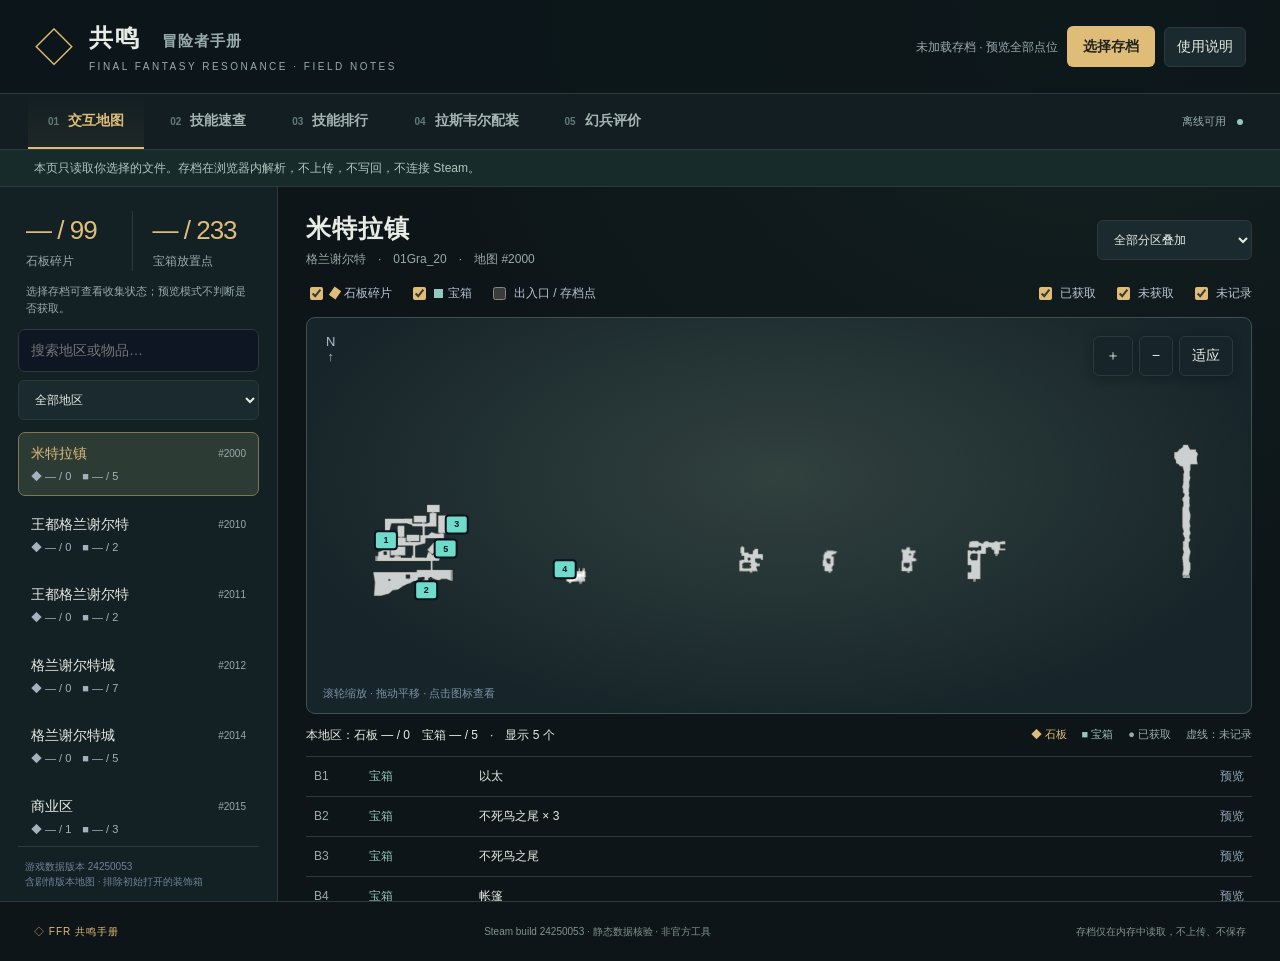
==== index.html @ 691bc56b "整合共鸣手册：地图、技能速查、排行、配装与幻兵评价；统一离线UI和公开目录" ====
<!doctype html>
<html lang="zh-CN"><head><meta charset="utf-8"><meta name="viewport" content="width=device-width,initial-scale=1">
<meta http-equiv="Content-Security-Policy" content="default-src 'none'; script-src 'unsafe-inline'; style-src 'unsafe-inline'; img-src data:; connect-src 'none'; font-src 'none'; object-src 'none'; base-uri 'none'; form-action 'none'">
<title>FFR 共鸣手册 · 地图、技能与攻略</title><style>:root{color-scheme:dark;--bg:#0b111b;--panel:#121c29;--line:#253345;--muted:#8d9daf;--gold:#f1c775;--teal:#6fdbca;--text:#e4eaf1}*{box-sizing:border-box}body{margin:0;background:var(--bg);color:var(--text);font:14px/1.5 "Microsoft YaHei UI","Microsoft YaHei",sans-serif}button,select,input{font:inherit}button,select,.primary{border:1px solid var(--line);background:#182636;color:var(--text);border-radius:7px;padding:8px 12px;cursor:pointer}button:hover,select:hover{border-color:#66809b}button:focus-visible,a:focus-visible,input:focus-visible,select:focus-visible{outline:2px solid var(--gold);outline-offset:2px}.primary{background:var(--gold);color:#282316;border:0;font-weight:700;white-space:nowrap}header{height:88px;display:flex;align-items:center;justify-content:space-between;padding:0 28px;border-bottom:1px solid var(--line);gap:20px}.brand{display:flex;align-items:center;gap:15px}.sigil{color:var(--gold);font-size:47px}.brand h1{font-size:23px;font-weight:500;letter-spacing:3px;margin:0}.brand h1 span{font-size:16px;color:#bac9d7;letter-spacing:2px;margin-left:12px}.brand p{font-size:10px;letter-spacing:2px;color:var(--muted);margin:3px 0 0}.filebar{display:flex;align-items:center;gap:9px}.filebar>span{font-size:12px;color:var(--muted);max-width:270px;overflow:hidden;text-overflow:ellipsis;white-space:nowrap}#notice{padding:8px 28px;background:#11232a;color:#9fc5c5;font-size:12px;border-bottom:1px solid #25434a}#notice.error{background:#391f25;color:#ffc6c6}main{height:calc(100vh - 123px);display:flex;min-height:620px}aside{width:290px;flex-shrink:0;background:var(--panel);border-right:1px solid var(--line);display:flex;flex-direction:column;padding:22px 16px 10px}.overview{display:grid;grid-template-columns:1fr 1fr;gap:12px}.overview div{padding:0 8px;border-right:1px solid var(--line)}.overview div:last-child{border:0}.overview b{display:block;font-size:25px;font-weight:500;letter-spacing:-1px}.overview span{color:var(--muted);font-size:12px}.subtle{color:var(--muted);font-size:11px;min-height:34px;margin:12px 8px}#search{width:100%;border:1px solid var(--line);border-radius:7px;background:#0d1622;color:var(--text);padding:10px 12px;margin:0 0 8px}#region{width:100%;font-size:12px;margin-bottom:12px}#mapList{overflow-y:auto;flex:1}.maprow{display:block;text-align:left;border:1px solid transparent;background:transparent;border-radius:7px;width:100%;padding:10px 12px;margin-bottom:4px}.maprow.selected{background:#263342;border-color:#5e624e}.maprow .name{display:flex;justify-content:space-between;gap:5px;align-items:center}.maprow .code{color:var(--muted);font-size:10px}.maprow .counts{font-size:11px;color:#a4b2c0;margin-top:4px}.maprow.selected .name{color:var(--gold)}.aside-foot{border-top:1px solid var(--line);padding:12px 7px 0;color:#718398;font-size:10px}.workspace{display:flex;flex-direction:column;min-width:0;flex:1;padding:20px 25px 0}.maphead{display:flex;align-items:center;justify-content:space-between;gap:15px}.maphead h2{margin:0;font-weight:500;font-size:25px}.maphead p{margin:2px 0;color:var(--muted);font-size:12px}#layer{max-width:300px;font-size:12px}.filters{padding:14px 0;display:flex;justify-content:space-between;gap:15px;flex-wrap:wrap}.filters>div{display:flex;gap:17px}.filters label{display:flex;align-items:center;gap:5px;cursor:pointer;font-size:12px;color:#b7c5d3}.filters input{accent-color:var(--gold)}i.diamond{width:8px;height:10px;background:var(--gold);transform:rotate(35deg);display:inline-block}i.square{width:9px;height:9px;background:var(--teal);display:inline-block}.mapwrap{flex:1;min-height:290px;position:relative;overflow:hidden;border:1px solid var(--line);border-radius:9px;background:radial-gradient(ellipse at 50% 40%,#243142,#151e2b 70%);touch-action:none}svg#map{display:block;width:100%;height:100%;cursor:grab;touch-action:none}svg#map.dragging{cursor:grabbing}#tiles image{opacity:.78}.marker{cursor:pointer}.marker:hover .shape{filter:brightness(1.35)}.marker .shape{stroke:#0b111b;stroke-width:2}.marker.unknown .shape{stroke:#e7eff7;stroke-dasharray:2 2;stroke-width:1}.marker.done .shape{stroke:#283444;fill:#647183}.marker.active .halo{stroke:#fff;stroke-width:2;fill:none}.marker .number{font-size:9px;text-anchor:middle;dominant-baseline:central;fill:#0b1520;pointer-events:none;font-weight:700}.marker.done .number{fill:#ced6df}.mapcontrols{position:absolute;right:18px;top:18px;display:flex;gap:6px}.mapcontrols button{box-shadow:0 2px 10px #0b111b77}.compass{position:absolute;left:19px;top:16px;text-align:center;color:#b1c0d0;font-size:13px;line-height:1.2;pointer-events:none}#mapHint{position:absolute;bottom:12px;left:16px;color:#7e92a7;font-size:11px;pointer-events:none}#detail{position:absolute;right:16px;bottom:15px;width:300px;background:#111b29f5;border:1px solid #53677d;border-radius:9px;padding:17px;box-shadow:0 7px 30px #0006;font-size:12px}#detail h3{font-size:16px;margin:0 25px 10px 0;color:var(--gold)}#detail p{margin:6px 0;color:#b7c5d3}#detail .x{position:absolute;right:10px;top:7px;padding:2px 7px;border:0;background:transparent}.bottom{display:flex;justify-content:space-between;padding:12px 0;gap:15px;font-size:12px}.legend{display:flex;gap:15px;color:var(--muted);font-size:11px}.gold{color:var(--gold)}.teal{color:var(--teal)}.muted{color:var(--muted)}#pointList{height:165px;overflow:auto;border-top:1px solid var(--line);margin-top:0;flex-shrink:0}.pointrow{display:grid;grid-template-columns:45px 100px 1fr 110px;gap:10px;border:0;border-bottom:1px solid #202c3b;background:transparent;border-radius:0;padding:10px 8px;width:100%;text-align:left;font-size:12px}.pointrow:hover{background:#172433}.pointrow .state{color:#94a6b8;text-align:right}.empty{padding:30px 8px;color:var(--muted)}dialog{max-width:720px;width:90vw;max-height:85vh;overflow:auto;background:#162130;color:var(--text);border:1px solid #425970;border-radius:12px;padding:30px;font-size:13px}dialog::backdrop{background:#020811bb}dialog h2{color:var(--gold);font-weight:500}dialog h3{font-size:15px;margin-top:24px}.dialogclose{float:right}code{font:12px Consolas,monospace;word-break:break-all;color:#b3d9d5}@media(max-width:1000px){header{padding:0 16px}.filebar>span{display:none}aside{width:235px}.workspace{padding:15px 14px 0}.filters>div{gap:8px}.legend{gap:8px}.bottom{flex-wrap:wrap}.maphead h2{font-size:21px}.overview b{font-size:21px}#layer{max-width:200px}}@media(max-width:700px){header{height:auto;min-height:95px;flex-wrap:wrap;padding:12px}.brand h1{font-size:21px}.sigil{display:none}.filebar{margin-bottom:4px}main{display:block;height:auto}aside{width:100%;height:300px;border-right:0}.workspace{height:760px}.overview,.subtle,.aside-foot{display:none}#mapList{display:flex;flex-wrap:wrap}.maprow{width:50%;padding:6px}.filters{gap:8px}.maphead{align-items:start}.maphead h2{font-size:20px}.maphead p{max-width:190px}.filters>div{flex-wrap:wrap}#detail{width:260px}#pointList{height:170px}#notice{padding:8px 12px}.pointrow{grid-template-columns:30px 70px 1fr 80px;gap:5px}}

:root{--bg:#0d1518;--panel:#142024;--line:#2b3a3c;--muted:#9aabad;--gold:#dfbd78;--teal:#94c8ba;--text:#e8ebe4;color-scheme:dark}body{background:radial-gradient(ellipse at 85% 0,#21373255,transparent 45%),var(--bg);font-family:"Segoe UI","Microsoft YaHei UI",sans-serif}button,select,input{min-height:40px}button,select,.primary{border-radius:6px;background:#1b2a2e}button:hover{background:#2b3c3e;border-color:var(--gold)}input{color:var(--text);background:#101c20;border:1px solid var(--line);border-radius:6px;padding:10px 12px}input:focus{border-color:var(--gold)}a{color:var(--gold);text-decoration:none}a:hover{text-decoration:underline}[hidden]{display:none!important}header{height:94px;padding:0 34px;background:#0c171bd9}.brand h1{font-weight:650;letter-spacing:2px;font-size:24px}.brand h1 span{font-size:15px;letter-spacing:1px;color:var(--muted)}.sigil{font-size:40px}.brand p{letter-spacing:2.5px}.primary{background:var(--gold);color:#20231d;padding:10px 16px}.hub-nav{display:flex;align-items:stretch;gap:6px;border-bottom:1px solid var(--line);padding:0 28px;background:#121e22;overflow-x:auto}.hub-nav a{padding:16px 20px;color:#a6b5b4;border-bottom:2px solid transparent;white-space:nowrap;font-weight:600;font-size:14px}.hub-nav a span{color:#647976;margin-right:9px;font-size:10px}.hub-nav a.active{color:var(--gold);border-color:var(--gold);background:linear-gradient(0deg,#dfbd7810,transparent)}.hub-nav a:hover{color:#f3dbb0;text-decoration:none}.nav-tail{margin-left:auto;white-space:nowrap;align-self:center;color:var(--muted);font-size:11px;padding:0 9px}.nav-tail i{display:inline-block;width:6px;height:6px;background:var(--teal);border-radius:50%;margin-left:8px}#notice{background:#172b2a;color:#b0c7bf;border-color:var(--line);padding:9px 34px}#page-map>main{height:calc(100vh - 186px);min-height:680px}aside{background:#132024;width:278px;padding:24px 18px 12px}.overview b{color:var(--gold);font-size:26px}.maprow.selected{background:#2d3b35;border-color:#7f7751}.maprow{margin-bottom:7px}.workspace{padding:23px 28px 0}.maphead h2{font-weight:600;letter-spacing:1px}.mapwrap{background:radial-gradient(ellipse at 50% 40%,#31413e,#17252a 75%);border-color:#40514b}.mapcontrols button{background:#17252cec}.filters input{min-height:initial}.pointrow:hover{background:#22332f}.pointrow{border-color:var(--line)}#pointList{height:145px}#detail{background:#112123f5;border-color:#62776b}.hub-page{max-width:1400px;margin:0 auto;padding:42px 42px 65px;min-height:calc(100vh - 215px)}.page-intro{display:flex;align-items:center;justify-content:space-between;margin-bottom:32px;gap:28px}.eyebrow{font-size:10px;font-weight:600;color:var(--gold);letter-spacing:3px;margin-bottom:14px}.page-intro h2{font-size:clamp(25px,2.4vw,36px);letter-spacing:1px;line-height:1.4;margin:0 0 14px;font-weight:600}.page-intro em{font-style:normal;color:var(--gold)}.page-intro p{color:var(--muted);margin:0;max-width:850px;line-height:1.9}.intro-number{font-family:Georgia,serif;font-size:53px;white-space:nowrap;color:var(--gold);line-height:1.2;text-align:right}.intro-number small{font:11px "Segoe UI","Microsoft YaHei",sans-serif;display:block;color:var(--muted);margin-top:10px;letter-spacing:2px}.control-panel{background:#152226;border:1px solid var(--line);padding:20px;border-radius:10px;margin:22px 0}.search-field{display:flex;align-items:center;gap:12px}.search-field>span{font-size:27px;color:var(--gold)}.search-field input{width:100%;background:#0d191d;font-size:15px;padding:13px 15px}.filter-row{display:flex;gap:16px;align-items:end;flex-wrap:wrap}.search-field+.filter-row{margin-top:16px}.filter-row label{display:flex;flex-direction:column;gap:7px;font-size:11px;color:var(--muted);min-width:135px}.filter-row select{min-width:145px}.filter-row .grow{flex:1}.section-meta{display:flex;justify-content:space-between;color:var(--muted);font-size:12px;margin:22px 0 14px;gap:15px}.callout{background:#23332b;border:1px solid #3c5041;border-left:3px solid var(--gold);padding:14px 18px;border-radius:5px;font-size:12px;color:#c6d0ba;line-height:1.9;white-space:pre-line}.table-wrap{overflow:auto;border:1px solid var(--line);border-radius:9px}.data-table{width:100%;border-collapse:collapse;font-size:12px;line-height:1.7}.data-table th{background:#21302f;color:#b2bfb6;text-align:left;padding:13px 17px;font-weight:500;white-space:nowrap}.data-table td{padding:15px 17px;border-top:1px solid var(--line);vertical-align:top}.data-table tbody tr:hover{background:#24352e55}.data-table .skill-name{font-size:14px;color:#ecdbb8;background:none;border:0;padding:0;min-height:25px;text-align:left}.data-table small{display:block;font-size:10px;color:#809493}.data-table td:first-child{min-width:140px}.data-table td:last-child{min-width:220px;max-width:530px;color:#b7c3bf}.numeric{font-family:Consolas,monospace;color:var(--gold);white-space:nowrap}.tag{display:inline-block;border:1px solid #3c554c;background:#273c31;color:#b6d7c0;border-radius:4px;padding:2px 7px;font-size:10px;margin:2px 5px 3px 0}.pagination{display:flex;justify-content:center;align-items:center;gap:20px;margin-top:25px;font-size:12px;color:var(--muted)}button:disabled{opacity:.4;cursor:default}.zone-grid{display:grid;grid-template-columns:repeat(4,1fr);gap:15px}.zone-grid>div{background:linear-gradient(135deg,#263b32,#142126);border:1px solid #3a4d41;padding:20px;border-radius:8px}.zone-grid b{font:26px Georgia,serif;color:var(--gold);display:block}.zone-grid span{display:block;margin:9px 0 3px}.zone-grid small{color:var(--muted);font-size:11px}.reading-note{font-size:12px;line-height:1.9;color:var(--muted);white-space:pre-line;margin:22px 0}.formula{background:#152226;border:1px solid var(--line);border-radius:8px;padding:18px 22px;margin:25px 0}.formula summary{color:var(--gold);cursor:pointer}.formula p{font-size:12px;color:var(--muted);line-height:1.8}.formula output{font-size:17px;color:var(--gold);padding:10px 0}.segmented{display:flex;gap:7px;margin-bottom:24px}.segmented button{padding:11px 25px}.segmented button.active{background:var(--gold);color:#1b231f;border-color:var(--gold);font-weight:600}.build-banner{display:flex;gap:24px;align-items:center;background:linear-gradient(115deg,#304235,#16262b);border:1px solid #506048;border-radius:12px;padding:28px}.build-banner img{width:100px;height:100px;object-fit:contain;image-rendering:auto;filter:drop-shadow(0 5px 12px #0009)}.build-banner h3{font-size:26px;margin:0 0 8px;font-weight:500;color:#efdab0}.build-banner p{color:#acbeb2;font-size:12px;margin:6px 0;line-height:1.9}.build-layout{display:grid;grid-template-columns:minmax(0,1.5fr) minmax(280px,1fr);gap:24px;margin-top:24px}.build-box{border:1px solid var(--line);border-radius:10px;background:#142126;padding:23px;min-width:0}.build-box h3{font-size:16px;margin:0 0 18px;color:#d6dfd4}.budget-row{display:flex;flex-wrap:wrap;align-items:center;gap:12px;color:var(--muted);font-size:12px}.budget-row input{width:90px}.budget-output{font-size:22px;color:var(--gold);padding:17px 0}.budget-output.error{color:#ffa692}.slot{display:flex;align-items:flex-start;gap:12px;border-top:1px solid var(--line);padding:16px 0;cursor:pointer}.slot input{min-height:initial;accent-color:var(--gold);margin-top:5px}.slot strong{font-size:14px;font-weight:500}.slot small{display:block;font-size:11px;color:var(--muted);margin-top:6px;line-height:1.7}.slot .cost{margin-left:auto;color:var(--gold);white-space:nowrap;font-size:13px}.training-list{padding-left:20px;color:#aebeb5;font-size:13px;line-height:1.9}.training-list li{padding:6px}.action-card{padding:16px 0;border-top:1px solid var(--line)}.action-card small{color:var(--gold);font-size:10px;letter-spacing:1px}.action-card strong{display:block;font-weight:500;margin:7px 0}.action-card p{font-size:12px;line-height:1.8;color:var(--muted);margin:0}.vision-grid{display:grid;grid-template-columns:repeat(3,minmax(0,1fr));gap:20px}.vision-card{background:linear-gradient(135deg,#1b2c2a,#122025);border:1px solid #33453d;border-radius:11px;padding:24px;display:flex;flex-direction:column;position:relative;overflow:hidden}.vision-card-top{display:flex;gap:15px;align-items:center;margin-bottom:18px}.vision-card img{width:74px;height:74px;object-fit:contain;filter:drop-shadow(0 3px 8px #0008)}.vision-card h3{font-size:19px;font-weight:500;margin:0 0 5px}.tier{font:16px Georgia,serif;color:var(--gold)}.tier span{color:var(--muted);font:11px "Microsoft YaHei",sans-serif;margin-left:7px}.vision-card p{font-size:12px;line-height:1.9;color:#b4c2ba}.vision-card .core-skills{color:#ddcdab;min-height:44px}.vision-card .stop{border-top:1px solid var(--line);padding-top:13px;margin-top:auto}.score-bar{height:3px;background:#293d35;margin:0 0 8px}.score-bar i{display:block;height:100%;background:linear-gradient(90deg,#648c72,var(--gold))}.vision-card button{margin-top:12px;background:#24372e;color:#d2c39f;border-color:#4e5d43;text-align:left;font-size:12px}.vision-card details{font-size:11px;color:var(--muted);margin:10px 0}.vision-card summary{cursor:pointer}.hub-footer{display:flex;justify-content:space-between;gap:15px;padding:22px 34px;border-top:1px solid var(--line);font-size:10px;color:#81958e;flex-wrap:wrap}.hub-footer>span:first-child{color:var(--gold);letter-spacing:1px}#skill-dialog{max-width:900px;background:#152428;padding:32px}#skill-dialog h2{margin-top:6px;font-size:26px}#skill-dialog h3{color:var(--gold)}#skill-dialog p{line-height:1.9;color:#bbc8bd;white-space:pre-line}.detail-metrics{display:grid;grid-template-columns:repeat(4,1fr);gap:12px;margin:24px 0}.detail-metrics div{background:#23362f;padding:15px;border:1px solid #3c5143;border-radius:6px}.detail-metrics b{display:block;font-size:22px;color:var(--gold);font-weight:500}.detail-metrics small{color:var(--muted)}.raw-effects{overflow-wrap:anywhere;color:var(--muted);font-size:11px;line-height:1.8}.empty-message{padding:45px;text-align:center;color:var(--muted)}.skip-link{position:absolute;left:10px;top:-80px;background:var(--gold);color:#111;padding:10px;z-index:99}.skip-link:focus{top:8px}@media(max-width:1100px){.hub-nav a{padding:15px 12px}.nav-tail{display:none}.vision-grid{grid-template-columns:repeat(2,minmax(0,1fr))}.hub-page{padding:30px 25px}.build-layout{grid-template-columns:1.3fr 1fr}}@media(max-width:700px){header{height:auto;padding:16px;gap:12px}.brand h1{font-size:21px}.brand h1 span{font-size:12px}.brand p{font-size:8px}.hub-nav{padding:0 8px;gap:0}.hub-nav a{padding:13px 12px;font-size:12px}.hub-nav a span{display:none}#page-map>main{height:auto;min-height:0}.workspace{padding:18px 12px 0;height:730px}aside{width:100%;height:235px}.hub-page{padding:28px 16px 40px}.page-intro{margin-bottom:20px}.page-intro h2{font-size:25px}.page-intro p{font-size:12px}.intro-number{display:none}.control-panel{padding:14px}.filter-row{gap:12px}.filter-row label{min-width:120px;flex:1}.filter-row select{min-width:0;width:100%}.filter-row input{width:100%}.section-meta{flex-wrap:wrap}.zone-grid{grid-template-columns:repeat(2,1fr);gap:10px}.zone-grid>div{padding:15px}.build-layout{grid-template-columns:1fr}.build-banner{padding:19px;gap:12px}.build-banner img{width:64px;height:64px}.build-banner h3{font-size:21px}.vision-grid{grid-template-columns:1fr}.vision-card{padding:20px}.detail-metrics{grid-template-columns:repeat(2,1fr)}.hub-footer{padding:20px 16px}.data-table th,.data-table td{padding:12px}.formula{padding:16px}.page-intro em{display:inline}.filebar{gap:7px}.filebar label,.filebar button{font-size:12px}#notice{padding:10px 16px}}
</style></head>
<body><a class="skip-link" href="#skills">跳到技能速查</a>
<header><div class="brand"><span class="sigil">◇</span><div><h1>共鸣 <span>冒险者手册</span></h1><p>FINAL FANTASY RESONANCE · FIELD NOTES</p></div></div><div class="filebar"><span id="saveName">未加载存档 · 预览全部点位</span><label class="primary">选择存档<input id="file" type="file" accept=".sav" hidden></label><button id="clear" hidden>清除进度</button><button id="help">使用说明</button></div></header><nav class="hub-nav" aria-label="主导航">
  <a href="#map" data-page="map"><span>01</span>交互地图</a>
  <a href="#skills" data-page="skills"><span>02</span>技能速查</a>
  <a href="#rankings" data-page="rankings"><span>03</span>技能排行</a>
  <a href="#builds" data-page="builds"><span>04</span>拉斯韦尔配装</a>
  <a href="#visions" data-page="visions"><span>05</span>幻兵评价</a>
  <span class="nav-tail">离线可用 <i></i></span>
</nav>
<div id="notice" role="status">本页只读取你选择的文件。存档在浏览器内解析，不上传，不写回，不连接 Steam。</div>

<section id="page-map"><main><aside><div class="overview"><div><b id="shardTotal">— / 99</b><span>石板碎片</span></div><div><b id="chestTotal">— / 233</b><span>宝箱放置点</span></div></div><p id="crosscheck" class="subtle">选择存档可查看收集状态；预览模式不判断是否获取。</p><input id="search" type="search" placeholder="搜索地区或物品…" aria-label="搜索地区或物品"><select id="region" aria-label="筛选地区"><option value="">全部地区</option></select><div id="mapList"></div><div class="aside-foot">游戏数据版本 24250053<br>含剧情版本地图 · 排除初始打开的装饰箱</div></aside>
<section class="workspace"><div class="maphead"><div><h2 id="mapTitle"></h2><p id="mapSubtitle"></p></div><select id="layer" aria-label="地图分区"></select></div>
<div class="filters"><div><label><input type="checkbox" id="shards" checked><i class="diamond"></i>石板碎片</label><label><input type="checkbox" id="chests" checked><i class="square"></i>宝箱</label><label><input type="checkbox" id="landmarks">出入口 / 存档点</label></div><div><label><input type="checkbox" id="opened" checked>已获取</label><label><input type="checkbox" id="closed" checked>未获取</label><label><input type="checkbox" id="unrecorded" checked>未记录</label></div></div>
<div class="mapwrap" id="mapwrap"><svg id="map" xmlns="http://www.w3.org/2000/svg" role="img" aria-label="可缩放拖动的收集地图"><g id="tiles"></g><g id="markers"></g></svg><div class="mapcontrols"><button id="zoomIn" aria-label="放大">＋</button><button id="zoomOut" aria-label="缩小">−</button><button id="fit">适应</button></div><div class="compass">N<br>↑</div><div id="mapHint">滚轮缩放 · 拖动平移 · 点击图标查看</div><div id="detail" hidden></div></div>
<div class="bottom"><div id="mapStats"></div><div class="legend"><span class="gold">◆ 石板</span><span class="teal">■ 宝箱</span><span class="muted">● 已获取</span><span>虚线：未记录</span></div></div><div id="pointList"></div>
</section></main></section>
<section id="page-skills" class="hub-page" hidden aria-labelledby="skills-heading">
  <div class="page-intro"><div><div class="eyebrow">THE ABILITY ARCHIVE</div><h2 id="skills-heading">每一份力量，<em>有据可查。</em></h2><p>26名幻兵 · 217个被动 · 233个主动＋26个共鸣。按技能ID合并，共享技能保留全部来源。</p></div><div class="intro-number">476<small>去重技能</small></div></div>
  <div class="control-panel"><label class="search-field"><span>⌕</span><input id="skill-query" type="search" placeholder="技能、幻兵、ID、效果关键词…" aria-label="搜索技能"></label><div class="filter-row"><label>幻兵<select id="skill-vision"><option value="">全部幻兵</option></select></label><label>类别<select id="skill-kind"><option value="">全部类别</option><option>被动</option><option>主动</option><option>共鸣</option></select></label><label>来源<select id="skill-source"><option value="">全部来源</option><option>熟练</option><option>觉醒</option><option>幻兵本体共鸣</option></select></label><label>排序<select id="skill-sort"><option value="name">名称</option><option value="ap">继承AP ↑</option><option value="power">原始威力 ↓</option><option value="breakValue">原始破防 ↓</option></select></label><button id="skill-reset">重置筛选</button></div></div>
  <div class="section-meta"><span id="skill-count" role="status"></span><span>点选技能查看数值、效果参数与全部来源</span></div>
  <p class="callout">主幻兵已习得熟练技自动生效，不占继承AP；觉醒 / 共鸣本体绑定。威力、破防均为原始配置，不等于实战伤害；治疗等特殊招式不可按威力直接比较输出。</p>
  <div class="table-wrap"><table class="data-table"><thead><tr><th>技能 / ID</th><th>类别 · 来源</th><th>继承AP</th><th>威力 / 破防</th><th>效果摘要</th></tr></thead><tbody id="skill-rows"></tbody></table></div><div class="pagination"><button id="skill-prev">← 上一页</button><span id="skill-page"></span><button id="skill-next">下一页 →</button></div>
</section>
<section id="page-rankings" class="hub-page" hidden aria-labelledby="rank-heading">
  <div class="page-intro"><div><div class="eyebrow">POWER, WITH CONTEXT</div><h2 id="rank-heading">数值有高低，<em>收益看条件。</em></h2><p>按乘区、触发条件和AP效率比较。理论上限与短战收益分开阅读。</p></div><div class="intro-number">A / P<small>同区加算 · 异区相乘</small></div></div>
  <div class="zone-grid"><div><b>A</b><span>普通增伤</span><small>扣生命伤害</small></div><div><b>B</b><span>破防增伤</span><small>削减破防槽</small></div><div><b>P / PB</b><span>基础倍率</span><small>分别作用于普通 / 破防</small></div><div><b>BF</b><span>破防固定值</span><small>不是百分比</small></div></div>
  <div class="control-panel filter-row"><label class="grow">选择榜单<select id="rank-select"></select></label><label class="grow">查找条目<input id="rank-query" type="search" placeholder="技能或条件关键词" aria-label="搜索榜单"></label></div>
  <h3 id="rank-title"></h3><p id="rank-intro" class="callout"></p><div id="rank-table" class="table-wrap"></div><div id="rank-notes" class="reading-note"></div>
  <details class="formula"><summary>打开乘区示例计算器</summary><p>只演示同区加算关系；不含敌防、抗性、暴击、取整与限伤。</p><div class="filter-row"><label>已有A（%）<input id="calc-a" type="number" min="0" max="1000" value="50"></label><label>新增A（%）<input id="calc-add" type="number" min="0" max="1000" value="30"></label><label>P（%）<input id="calc-p" type="number" min="0" max="1000" value="50"></label><output id="calc-result"></output></div></details>
</section>
<section id="page-builds" class="hub-page" hidden aria-labelledby="build-heading">
  <div class="page-intro"><div><div class="eyebrow">LASSWELL / FIELD MANUAL</div><h2 id="build-heading">从位移进攻，<em>到明镜连击。</em></h2><p>第5章前可实现的方案与终盘目标分开规划。先学会技能，再核算AP与栏位。</p></div></div>
  <div id="build-tabs" class="segmented" aria-label="选择配装阶段"></div><div id="build-content"></div>
</section>
<section id="page-visions" class="hub-page" hidden aria-labelledby="vision-heading">
  <div class="page-intro"><div><div class="eyebrow">THE VISION COMPENDIUM</div><h2 id="vision-heading">找到你的<em>下一位伙伴。</em></h2><p>26名幻兵的继承价值、养成停点与适用条件。评价分不是实测DPS；排名靠后不代表主幻兵弱。</p></div><div class="intro-number">26<small>幻兵档案</small></div></div>
  <div class="control-panel filter-row"><label class="grow">搜索幻兵 / 技能<input id="vision-query" type="search" placeholder="名称、核心技能或职责关键词"></label><label>评级<select id="vision-tier"><option value="">全部评级</option><option>S</option><option>A</option><option>B</option><option>C</option></select></label><label>排序<select id="vision-sort"><option value="score">综合分 ↓</option><option value="body">主幻兵本体分 ↓</option><option value="training">养成便利分 ↓</option></select></label></div>
  <details class="formula"><summary>评分规则与AP养成计算器</summary><p>总分＝关键性×5＋AP效率×3＋覆盖×3＋行动×3＋养成×2＋本体×3＋打包。各项0～5分。S≥85、A≥75、B≥65、C＜65；继承相关项85分，本体15分。限伤、治疗与存活需求优先于分数。</p><div class="filter-row"><label>至少熟练4的人数<input id="ap-four" type="number" min="0" max="26" value="26"></label><label>其中熟练9的人数<input id="ap-nine" type="number" min="0" max="26" value="6"></label><output id="ap-result"></output></div><p>同一角色：100＋8×熟练4人数＋8×熟练9人数。9级人数已包含在4级人数中。</p></details>
  <div id="vision-count" class="section-meta" role="status"></div><div id="vision-cards" class="vision-grid"></div>
</section>
<footer class="hub-footer"><span>◇ FFR 共鸣手册</span><span>Steam build 24250053 · 静态数据核验 · 非官方工具</span><span>存档仅在内存中读取，不上传、不保存</span></footer>
<dialog id="skill-dialog" aria-labelledby="skill-dialog-title"><button id="skill-dialog-close" class="dialogclose" aria-label="关闭技能详情">关闭 ×</button><div id="skill-detail-content"></div></dialog>

<dialog id="helpDialog"><button class="dialogclose" id="closeHelp">关闭</button><h2>使用说明</h2><p>1. 双击本 HTML 文件，用 Edge 或 Chrome 打开。地图数据已内置，断网也能使用。</p><p>2. 点击“选择存档”，选择家里电脑实际游玩的 <code>GameSaveData*.sav</code>。通常在 <code>%LOCALAPPDATA%\FFRS\Steam\数字账号\</code> 下。请按修改时间选择需要的存档槽。</p><p>3. 游戏保存后重新选择文件，即可更新统计。页面不会自动读取新存档，也不会接触 Steam 云同步。</p><h3>图标状态</h3><p>灰色：存档明确记录已获取。亮色：未获取或预览。虚线亮色：存档没有对应记录，可能尚未到达、尚未拾取或版本发生变化，不能单凭缺失记录断定漏收。</p><h3>地图分区与统计</h3><p>底图和坐标来自游戏本体。多层建筑可以切换分区；部分分区在平面上重叠，同一点会显示在多个候选分区，高度 Z 可帮助核对。这些分区号不是攻略编号或楼层名称。</p><p>宝箱按游戏中可收集的放置对象统计，包含不同剧情版本和保险箱；同名地图可有多份，不等同于成就的分母。初始已打开的 10 个装饰箱不计入。未发现对应记录的旧地图编号不会自动合并，以免错误标记。</p><h3>只读设计</h3><p>工具使用普通文件选择框和 <code>File.arrayBuffer()</code>，只在内存中解密与解析。没有存档写入、文件覆盖、上传、自动同步、游戏启动或 Steam 接口。刷新或关闭页面会清除已加载进度。</p><p>当前已验证 SVHD v1 / UE 5.6 存档。版本不支持或字段校验失败时，会保留原界面并报错。数据版本：Steam build 24250053。</p></dialog>
<script>/*! MIT License. Copyright 2015-2018 Richard Moore <me@ricmoo.com>. See LICENSE.txt. */
(function(root) {
    "use strict";

    function checkInt(value) {
        return (parseInt(value) === value);
    }

    function checkInts(arrayish) {
        if (!checkInt(arrayish.length)) { return false; }

        for (var i = 0; i < arrayish.length; i++) {
            if (!checkInt(arrayish[i]) || arrayish[i] < 0 || arrayish[i] > 255) {
                return false;
            }
        }

        return true;
    }

    function coerceArray(arg, copy) {

        // ArrayBuffer view
        if (arg.buffer && arg.name === 'Uint8Array') {

            if (copy) {
                if (arg.slice) {
                    arg = arg.slice();
                } else {
                    arg = Array.prototype.slice.call(arg);
                }
            }

            return arg;
        }

        // It's an array; check it is a valid representation of a byte
        if (Array.isArray(arg)) {
            if (!checkInts(arg)) {
                throw new Error('Array contains invalid value: ' + arg);
            }

            return new Uint8Array(arg);
        }

        // Something else, but behaves like an array (maybe a Buffer? Arguments?)
        if (checkInt(arg.length) && checkInts(arg)) {
            return new Uint8Array(arg);
        }

        throw new Error('unsupported array-like object');
    }

    function createArray(length) {
        return new Uint8Array(length);
    }

    function copyArray(sourceArray, targetArray, targetStart, sourceStart, sourceEnd) {
        if (sourceStart != null || sourceEnd != null) {
            if (sourceArray.slice) {
                sourceArray = sourceArray.slice(sourceStart, sourceEnd);
            } else {
                sourceArray = Array.prototype.slice.call(sourceArray, sourceStart, sourceEnd);
            }
        }
        targetArray.set(sourceArray, targetStart);
    }



    var convertUtf8 = (function() {
        function toBytes(text) {
            var result = [], i = 0;
            text = encodeURI(text);
            while (i < text.length) {
                var c = text.charCodeAt(i++);

                // if it is a % sign, encode the following 2 bytes as a hex value
                if (c === 37) {
                    result.push(parseInt(text.substr(i, 2), 16))
                    i += 2;

                // otherwise, just the actual byte
                } else {
                    result.push(c)
                }
            }

            return coerceArray(result);
        }

        function fromBytes(bytes) {
            var result = [], i = 0;

            while (i < bytes.length) {
                var c = bytes[i];

                if (c < 128) {
                    result.push(String.fromCharCode(c));
                    i++;
                } else if (c > 191 && c < 224) {
                    result.push(String.fromCharCode(((c & 0x1f) << 6) | (bytes[i + 1] & 0x3f)));
                    i += 2;
                } else {
                    result.push(String.fromCharCode(((c & 0x0f) << 12) | ((bytes[i + 1] & 0x3f) << 6) | (bytes[i + 2] & 0x3f)));
                    i += 3;
                }
            }

            return result.join('');
        }

        return {
            toBytes: toBytes,
            fromBytes: fromBytes,
        }
    })();

    var convertHex = (function() {
        function toBytes(text) {
            var result = [];
            for (var i = 0; i < text.length; i += 2) {
                result.push(parseInt(text.substr(i, 2), 16));
            }

            return result;
        }

        // http://ixti.net/development/javascript/2011/11/11/base64-encodedecode-of-utf8-in-browser-with-js.html
        var Hex = '0123456789abcdef';

        function fromBytes(bytes) {
                var result = [];
                for (var i = 0; i < bytes.length; i++) {
                    var v = bytes[i];
                    result.push(Hex[(v & 0xf0) >> 4] + Hex[v & 0x0f]);
                }
                return result.join('');
        }

        return {
            toBytes: toBytes,
            fromBytes: fromBytes,
        }
    })();


    // Number of rounds by keysize
    var numberOfRounds = {16: 10, 24: 12, 32: 14}

    // Round constant words
    var rcon = [0x01, 0x02, 0x04, 0x08, 0x10, 0x20, 0x40, 0x80, 0x1b, 0x36, 0x6c, 0xd8, 0xab, 0x4d, 0x9a, 0x2f, 0x5e, 0xbc, 0x63, 0xc6, 0x97, 0x35, 0x6a, 0xd4, 0xb3, 0x7d, 0xfa, 0xef, 0xc5, 0x91];

    // S-box and Inverse S-box (S is for Substitution)
    var S = [0x63, 0x7c, 0x77, 0x7b, 0xf2, 0x6b, 0x6f, 0xc5, 0x30, 0x01, 0x67, 0x2b, 0xfe, 0xd7, 0xab, 0x76, 0xca, 0x82, 0xc9, 0x7d, 0xfa, 0x59, 0x47, 0xf0, 0xad, 0xd4, 0xa2, 0xaf, 0x9c, 0xa4, 0x72, 0xc0, 0xb7, 0xfd, 0x93, 0x26, 0x36, 0x3f, 0xf7, 0xcc, 0x34, 0xa5, 0xe5, 0xf1, 0x71, 0xd8, 0x31, 0x15, 0x04, 0xc7, 0x23, 0xc3, 0x18, 0x96, 0x05, 0x9a, 0x07, 0x12, 0x80, 0xe2, 0xeb, 0x27, 0xb2, 0x75, 0x09, 0x83, 0x2c, 0x1a, 0x1b, 0x6e, 0x5a, 0xa0, 0x52, 0x3b, 0xd6, 0xb3, 0x29, 0xe3, 0x2f, 0x84, 0x53, 0xd1, 0x00, 0xed, 0x20, 0xfc, 0xb1, 0x5b, 0x6a, 0xcb, 0xbe, 0x39, 0x4a, 0x4c, 0x58, 0xcf, 0xd0, 0xef, 0xaa, 0xfb, 0x43, 0x4d, 0x33, 0x85, 0x45, 0xf9, 0x02, 0x7f, 0x50, 0x3c, 0x9f, 0xa8, 0x51, 0xa3, 0x40, 0x8f, 0x92, 0x9d, 0x38, 0xf5, 0xbc, 0xb6, 0xda, 0x21, 0x10, 0xff, 0xf3, 0xd2, 0xcd, 0x0c, 0x13, 0xec, 0x5f, 0x97, 0x44, 0x17, 0xc4, 0xa7, 0x7e, 0x3d, 0x64, 0x5d, 0x19, 0x73, 0x60, 0x81, 0x4f, 0xdc, 0x22, 0x2a, 0x90, 0x88, 0x46, 0xee, 0xb8, 0x14, 0xde, 0x5e, 0x0b, 0xdb, 0xe0, 0x32, 0x3a, 0x0a, 0x49, 0x06, 0x24, 0x5c, 0xc2, 0xd3, 0xac, 0x62, 0x91, 0x95, 0xe4, 0x79, 0xe7, 0xc8, 0x37, 0x6d, 0x8d, 0xd5, 0x4e, 0xa9, 0x6c, 0x56, 0xf4, 0xea, 0x65, 0x7a, 0xae, 0x08, 0xba, 0x78, 0x25, 0x2e, 0x1c, 0xa6, 0xb4, 0xc6, 0xe8, 0xdd, 0x74, 0x1f, 0x4b, 0xbd, 0x8b, 0x8a, 0x70, 0x3e, 0xb5, 0x66, 0x48, 0x03, 0xf6, 0x0e, 0x61, 0x35, 0x57, 0xb9, 0x86, 0xc1, 0x1d, 0x9e, 0xe1, 0xf8, 0x98, 0x11, 0x69, 0xd9, 0x8e, 0x94, 0x9b, 0x1e, 0x87, 0xe9, 0xce, 0x55, 0x28, 0xdf, 0x8c, 0xa1, 0x89, 0x0d, 0xbf, 0xe6, 0x42, 0x68, 0x41, 0x99, 0x2d, 0x0f, 0xb0, 0x54, 0xbb, 0x16];
    var Si =[0x52, 0x09, 0x6a, 0xd5, 0x30, 0x36, 0xa5, 0x38, 0xbf, 0x40, 0xa3, 0x9e, 0x81, 0xf3, 0xd7, 0xfb, 0x7c, 0xe3, 0x39, 0x82, 0x9b, 0x2f, 0xff, 0x87, 0x34, 0x8e, 0x43, 0x44, 0xc4, 0xde, 0xe9, 0xcb, 0x54, 0x7b, 0x94, 0x32, 0xa6, 0xc2, 0x23, 0x3d, 0xee, 0x4c, 0x95, 0x0b, 0x42, 0xfa, 0xc3, 0x4e, 0x08, 0x2e, 0xa1, 0x66, 0x28, 0xd9, 0x24, 0xb2, 0x76, 0x5b, 0xa2, 0x49, 0x6d, 0x8b, 0xd1, 0x25, 0x72, 0xf8, 0xf6, 0x64, 0x86, 0x68, 0x98, 0x16, 0xd4, 0xa4, 0x5c, 0xcc, 0x5d, 0x65, 0xb6, 0x92, 0x6c, 0x70, 0x48, 0x50, 0xfd, 0xed, 0xb9, 0xda, 0x5e, 0x15, 0x46, 0x57, 0xa7, 0x8d, 0x9d, 0x84, 0x90, 0xd8, 0xab, 0x00, 0x8c, 0xbc, 0xd3, 0x0a, 0xf7, 0xe4, 0x58, 0x05, 0xb8, 0xb3, 0x45, 0x06, 0xd0, 0x2c, 0x1e, 0x8f, 0xca, 0x3f, 0x0f, 0x02, 0xc1, 0xaf, 0xbd, 0x03, 0x01, 0x13, 0x8a, 0x6b, 0x3a, 0x91, 0x11, 0x41, 0x4f, 0x67, 0xdc, 0xea, 0x97, 0xf2, 0xcf, 0xce, 0xf0, 0xb4, 0xe6, 0x73, 0x96, 0xac, 0x74, 0x22, 0xe7, 0xad, 0x35, 0x85, 0xe2, 0xf9, 0x37, 0xe8, 0x1c, 0x75, 0xdf, 0x6e, 0x47, 0xf1, 0x1a, 0x71, 0x1d, 0x29, 0xc5, 0x89, 0x6f, 0xb7, 0x62, 0x0e, 0xaa, 0x18, 0xbe, 0x1b, 0xfc, 0x56, 0x3e, 0x4b, 0xc6, 0xd2, 0x79, 0x20, 0x9a, 0xdb, 0xc0, 0xfe, 0x78, 0xcd, 0x5a, 0xf4, 0x1f, 0xdd, 0xa8, 0x33, 0x88, 0x07, 0xc7, 0x31, 0xb1, 0x12, 0x10, 0x59, 0x27, 0x80, 0xec, 0x5f, 0x60, 0x51, 0x7f, 0xa9, 0x19, 0xb5, 0x4a, 0x0d, 0x2d, 0xe5, 0x7a, 0x9f, 0x93, 0xc9, 0x9c, 0xef, 0xa0, 0xe0, 0x3b, 0x4d, 0xae, 0x2a, 0xf5, 0xb0, 0xc8, 0xeb, 0xbb, 0x3c, 0x83, 0x53, 0x99, 0x61, 0x17, 0x2b, 0x04, 0x7e, 0xba, 0x77, 0xd6, 0x26, 0xe1, 0x69, 0x14, 0x63, 0x55, 0x21, 0x0c, 0x7d];

    // Transformations for encryption
    var T1 = [0xc66363a5, 0xf87c7c84, 0xee777799, 0xf67b7b8d, 0xfff2f20d, 0xd66b6bbd, 0xde6f6fb1, 0x91c5c554, 0x60303050, 0x02010103, 0xce6767a9, 0x562b2b7d, 0xe7fefe19, 0xb5d7d762, 0x4dababe6, 0xec76769a, 0x8fcaca45, 0x1f82829d, 0x89c9c940, 0xfa7d7d87, 0xeffafa15, 0xb25959eb, 0x8e4747c9, 0xfbf0f00b, 0x41adadec, 0xb3d4d467, 0x5fa2a2fd, 0x45afafea, 0x239c9cbf, 0x53a4a4f7, 0xe4727296, 0x9bc0c05b, 0x75b7b7c2, 0xe1fdfd1c, 0x3d9393ae, 0x4c26266a, 0x6c36365a, 0x7e3f3f41, 0xf5f7f702, 0x83cccc4f, 0x6834345c, 0x51a5a5f4, 0xd1e5e534, 0xf9f1f108, 0xe2717193, 0xabd8d873, 0x62313153, 0x2a15153f, 0x0804040c, 0x95c7c752, 0x46232365, 0x9dc3c35e, 0x30181828, 0x379696a1, 0x0a05050f, 0x2f9a9ab5, 0x0e070709, 0x24121236, 0x1b80809b, 0xdfe2e23d, 0xcdebeb26, 0x4e272769, 0x7fb2b2cd, 0xea75759f, 0x1209091b, 0x1d83839e, 0x582c2c74, 0x341a1a2e, 0x361b1b2d, 0xdc6e6eb2, 0xb45a5aee, 0x5ba0a0fb, 0xa45252f6, 0x763b3b4d, 0xb7d6d661, 0x7db3b3ce, 0x5229297b, 0xdde3e33e, 0x5e2f2f71, 0x13848497, 0xa65353f5, 0xb9d1d168, 0x00000000, 0xc1eded2c, 0x40202060, 0xe3fcfc1f, 0x79b1b1c8, 0xb65b5bed, 0xd46a6abe, 0x8dcbcb46, 0x67bebed9, 0x7239394b, 0x944a4ade, 0x984c4cd4, 0xb05858e8, 0x85cfcf4a, 0xbbd0d06b, 0xc5efef2a, 0x4faaaae5, 0xedfbfb16, 0x864343c5, 0x9a4d4dd7, 0x66333355, 0x11858594, 0x8a4545cf, 0xe9f9f910, 0x04020206, 0xfe7f7f81, 0xa05050f0, 0x783c3c44, 0x259f9fba, 0x4ba8a8e3, 0xa25151f3, 0x5da3a3fe, 0x804040c0, 0x058f8f8a, 0x3f9292ad, 0x219d9dbc, 0x70383848, 0xf1f5f504, 0x63bcbcdf, 0x77b6b6c1, 0xafdada75, 0x42212163, 0x20101030, 0xe5ffff1a, 0xfdf3f30e, 0xbfd2d26d, 0x81cdcd4c, 0x180c0c14, 0x26131335, 0xc3ecec2f, 0xbe5f5fe1, 0x359797a2, 0x884444cc, 0x2e171739, 0x93c4c457, 0x55a7a7f2, 0xfc7e7e82, 0x7a3d3d47, 0xc86464ac, 0xba5d5de7, 0x3219192b, 0xe6737395, 0xc06060a0, 0x19818198, 0x9e4f4fd1, 0xa3dcdc7f, 0x44222266, 0x542a2a7e, 0x3b9090ab, 0x0b888883, 0x8c4646ca, 0xc7eeee29, 0x6bb8b8d3, 0x2814143c, 0xa7dede79, 0xbc5e5ee2, 0x160b0b1d, 0xaddbdb76, 0xdbe0e03b, 0x64323256, 0x743a3a4e, 0x140a0a1e, 0x924949db, 0x0c06060a, 0x4824246c, 0xb85c5ce4, 0x9fc2c25d, 0xbdd3d36e, 0x43acacef, 0xc46262a6, 0x399191a8, 0x319595a4, 0xd3e4e437, 0xf279798b, 0xd5e7e732, 0x8bc8c843, 0x6e373759, 0xda6d6db7, 0x018d8d8c, 0xb1d5d564, 0x9c4e4ed2, 0x49a9a9e0, 0xd86c6cb4, 0xac5656fa, 0xf3f4f407, 0xcfeaea25, 0xca6565af, 0xf47a7a8e, 0x47aeaee9, 0x10080818, 0x6fbabad5, 0xf0787888, 0x4a25256f, 0x5c2e2e72, 0x381c1c24, 0x57a6a6f1, 0x73b4b4c7, 0x97c6c651, 0xcbe8e823, 0xa1dddd7c, 0xe874749c, 0x3e1f1f21, 0x964b4bdd, 0x61bdbddc, 0x0d8b8b86, 0x0f8a8a85, 0xe0707090, 0x7c3e3e42, 0x71b5b5c4, 0xcc6666aa, 0x904848d8, 0x06030305, 0xf7f6f601, 0x1c0e0e12, 0xc26161a3, 0x6a35355f, 0xae5757f9, 0x69b9b9d0, 0x17868691, 0x99c1c158, 0x3a1d1d27, 0x279e9eb9, 0xd9e1e138, 0xebf8f813, 0x2b9898b3, 0x22111133, 0xd26969bb, 0xa9d9d970, 0x078e8e89, 0x339494a7, 0x2d9b9bb6, 0x3c1e1e22, 0x15878792, 0xc9e9e920, 0x87cece49, 0xaa5555ff, 0x50282878, 0xa5dfdf7a, 0x038c8c8f, 0x59a1a1f8, 0x09898980, 0x1a0d0d17, 0x65bfbfda, 0xd7e6e631, 0x844242c6, 0xd06868b8, 0x824141c3, 0x299999b0, 0x5a2d2d77, 0x1e0f0f11, 0x7bb0b0cb, 0xa85454fc, 0x6dbbbbd6, 0x2c16163a];
    var T2 = [0xa5c66363, 0x84f87c7c, 0x99ee7777, 0x8df67b7b, 0x0dfff2f2, 0xbdd66b6b, 0xb1de6f6f, 0x5491c5c5, 0x50603030, 0x03020101, 0xa9ce6767, 0x7d562b2b, 0x19e7fefe, 0x62b5d7d7, 0xe64dabab, 0x9aec7676, 0x458fcaca, 0x9d1f8282, 0x4089c9c9, 0x87fa7d7d, 0x15effafa, 0xebb25959, 0xc98e4747, 0x0bfbf0f0, 0xec41adad, 0x67b3d4d4, 0xfd5fa2a2, 0xea45afaf, 0xbf239c9c, 0xf753a4a4, 0x96e47272, 0x5b9bc0c0, 0xc275b7b7, 0x1ce1fdfd, 0xae3d9393, 0x6a4c2626, 0x5a6c3636, 0x417e3f3f, 0x02f5f7f7, 0x4f83cccc, 0x5c683434, 0xf451a5a5, 0x34d1e5e5, 0x08f9f1f1, 0x93e27171, 0x73abd8d8, 0x53623131, 0x3f2a1515, 0x0c080404, 0x5295c7c7, 0x65462323, 0x5e9dc3c3, 0x28301818, 0xa1379696, 0x0f0a0505, 0xb52f9a9a, 0x090e0707, 0x36241212, 0x9b1b8080, 0x3ddfe2e2, 0x26cdebeb, 0x694e2727, 0xcd7fb2b2, 0x9fea7575, 0x1b120909, 0x9e1d8383, 0x74582c2c, 0x2e341a1a, 0x2d361b1b, 0xb2dc6e6e, 0xeeb45a5a, 0xfb5ba0a0, 0xf6a45252, 0x4d763b3b, 0x61b7d6d6, 0xce7db3b3, 0x7b522929, 0x3edde3e3, 0x715e2f2f, 0x97138484, 0xf5a65353, 0x68b9d1d1, 0x00000000, 0x2cc1eded, 0x60402020, 0x1fe3fcfc, 0xc879b1b1, 0xedb65b5b, 0xbed46a6a, 0x468dcbcb, 0xd967bebe, 0x4b723939, 0xde944a4a, 0xd4984c4c, 0xe8b05858, 0x4a85cfcf, 0x6bbbd0d0, 0x2ac5efef, 0xe54faaaa, 0x16edfbfb, 0xc5864343, 0xd79a4d4d, 0x55663333, 0x94118585, 0xcf8a4545, 0x10e9f9f9, 0x06040202, 0x81fe7f7f, 0xf0a05050, 0x44783c3c, 0xba259f9f, 0xe34ba8a8, 0xf3a25151, 0xfe5da3a3, 0xc0804040, 0x8a058f8f, 0xad3f9292, 0xbc219d9d, 0x48703838, 0x04f1f5f5, 0xdf63bcbc, 0xc177b6b6, 0x75afdada, 0x63422121, 0x30201010, 0x1ae5ffff, 0x0efdf3f3, 0x6dbfd2d2, 0x4c81cdcd, 0x14180c0c, 0x35261313, 0x2fc3ecec, 0xe1be5f5f, 0xa2359797, 0xcc884444, 0x392e1717, 0x5793c4c4, 0xf255a7a7, 0x82fc7e7e, 0x477a3d3d, 0xacc86464, 0xe7ba5d5d, 0x2b321919, 0x95e67373, 0xa0c06060, 0x98198181, 0xd19e4f4f, 0x7fa3dcdc, 0x66442222, 0x7e542a2a, 0xab3b9090, 0x830b8888, 0xca8c4646, 0x29c7eeee, 0xd36bb8b8, 0x3c281414, 0x79a7dede, 0xe2bc5e5e, 0x1d160b0b, 0x76addbdb, 0x3bdbe0e0, 0x56643232, 0x4e743a3a, 0x1e140a0a, 0xdb924949, 0x0a0c0606, 0x6c482424, 0xe4b85c5c, 0x5d9fc2c2, 0x6ebdd3d3, 0xef43acac, 0xa6c46262, 0xa8399191, 0xa4319595, 0x37d3e4e4, 0x8bf27979, 0x32d5e7e7, 0x438bc8c8, 0x596e3737, 0xb7da6d6d, 0x8c018d8d, 0x64b1d5d5, 0xd29c4e4e, 0xe049a9a9, 0xb4d86c6c, 0xfaac5656, 0x07f3f4f4, 0x25cfeaea, 0xafca6565, 0x8ef47a7a, 0xe947aeae, 0x18100808, 0xd56fbaba, 0x88f07878, 0x6f4a2525, 0x725c2e2e, 0x24381c1c, 0xf157a6a6, 0xc773b4b4, 0x5197c6c6, 0x23cbe8e8, 0x7ca1dddd, 0x9ce87474, 0x213e1f1f, 0xdd964b4b, 0xdc61bdbd, 0x860d8b8b, 0x850f8a8a, 0x90e07070, 0x427c3e3e, 0xc471b5b5, 0xaacc6666, 0xd8904848, 0x05060303, 0x01f7f6f6, 0x121c0e0e, 0xa3c26161, 0x5f6a3535, 0xf9ae5757, 0xd069b9b9, 0x91178686, 0x5899c1c1, 0x273a1d1d, 0xb9279e9e, 0x38d9e1e1, 0x13ebf8f8, 0xb32b9898, 0x33221111, 0xbbd26969, 0x70a9d9d9, 0x89078e8e, 0xa7339494, 0xb62d9b9b, 0x223c1e1e, 0x92158787, 0x20c9e9e9, 0x4987cece, 0xffaa5555, 0x78502828, 0x7aa5dfdf, 0x8f038c8c, 0xf859a1a1, 0x80098989, 0x171a0d0d, 0xda65bfbf, 0x31d7e6e6, 0xc6844242, 0xb8d06868, 0xc3824141, 0xb0299999, 0x775a2d2d, 0x111e0f0f, 0xcb7bb0b0, 0xfca85454, 0xd66dbbbb, 0x3a2c1616];
    var T3 = [0x63a5c663, 0x7c84f87c, 0x7799ee77, 0x7b8df67b, 0xf20dfff2, 0x6bbdd66b, 0x6fb1de6f, 0xc55491c5, 0x30506030, 0x01030201, 0x67a9ce67, 0x2b7d562b, 0xfe19e7fe, 0xd762b5d7, 0xabe64dab, 0x769aec76, 0xca458fca, 0x829d1f82, 0xc94089c9, 0x7d87fa7d, 0xfa15effa, 0x59ebb259, 0x47c98e47, 0xf00bfbf0, 0xadec41ad, 0xd467b3d4, 0xa2fd5fa2, 0xafea45af, 0x9cbf239c, 0xa4f753a4, 0x7296e472, 0xc05b9bc0, 0xb7c275b7, 0xfd1ce1fd, 0x93ae3d93, 0x266a4c26, 0x365a6c36, 0x3f417e3f, 0xf702f5f7, 0xcc4f83cc, 0x345c6834, 0xa5f451a5, 0xe534d1e5, 0xf108f9f1, 0x7193e271, 0xd873abd8, 0x31536231, 0x153f2a15, 0x040c0804, 0xc75295c7, 0x23654623, 0xc35e9dc3, 0x18283018, 0x96a13796, 0x050f0a05, 0x9ab52f9a, 0x07090e07, 0x12362412, 0x809b1b80, 0xe23ddfe2, 0xeb26cdeb, 0x27694e27, 0xb2cd7fb2, 0x759fea75, 0x091b1209, 0x839e1d83, 0x2c74582c, 0x1a2e341a, 0x1b2d361b, 0x6eb2dc6e, 0x5aeeb45a, 0xa0fb5ba0, 0x52f6a452, 0x3b4d763b, 0xd661b7d6, 0xb3ce7db3, 0x297b5229, 0xe33edde3, 0x2f715e2f, 0x84971384, 0x53f5a653, 0xd168b9d1, 0x00000000, 0xed2cc1ed, 0x20604020, 0xfc1fe3fc, 0xb1c879b1, 0x5bedb65b, 0x6abed46a, 0xcb468dcb, 0xbed967be, 0x394b7239, 0x4ade944a, 0x4cd4984c, 0x58e8b058, 0xcf4a85cf, 0xd06bbbd0, 0xef2ac5ef, 0xaae54faa, 0xfb16edfb, 0x43c58643, 0x4dd79a4d, 0x33556633, 0x85941185, 0x45cf8a45, 0xf910e9f9, 0x02060402, 0x7f81fe7f, 0x50f0a050, 0x3c44783c, 0x9fba259f, 0xa8e34ba8, 0x51f3a251, 0xa3fe5da3, 0x40c08040, 0x8f8a058f, 0x92ad3f92, 0x9dbc219d, 0x38487038, 0xf504f1f5, 0xbcdf63bc, 0xb6c177b6, 0xda75afda, 0x21634221, 0x10302010, 0xff1ae5ff, 0xf30efdf3, 0xd26dbfd2, 0xcd4c81cd, 0x0c14180c, 0x13352613, 0xec2fc3ec, 0x5fe1be5f, 0x97a23597, 0x44cc8844, 0x17392e17, 0xc45793c4, 0xa7f255a7, 0x7e82fc7e, 0x3d477a3d, 0x64acc864, 0x5de7ba5d, 0x192b3219, 0x7395e673, 0x60a0c060, 0x81981981, 0x4fd19e4f, 0xdc7fa3dc, 0x22664422, 0x2a7e542a, 0x90ab3b90, 0x88830b88, 0x46ca8c46, 0xee29c7ee, 0xb8d36bb8, 0x143c2814, 0xde79a7de, 0x5ee2bc5e, 0x0b1d160b, 0xdb76addb, 0xe03bdbe0, 0x32566432, 0x3a4e743a, 0x0a1e140a, 0x49db9249, 0x060a0c06, 0x246c4824, 0x5ce4b85c, 0xc25d9fc2, 0xd36ebdd3, 0xacef43ac, 0x62a6c462, 0x91a83991, 0x95a43195, 0xe437d3e4, 0x798bf279, 0xe732d5e7, 0xc8438bc8, 0x37596e37, 0x6db7da6d, 0x8d8c018d, 0xd564b1d5, 0x4ed29c4e, 0xa9e049a9, 0x6cb4d86c, 0x56faac56, 0xf407f3f4, 0xea25cfea, 0x65afca65, 0x7a8ef47a, 0xaee947ae, 0x08181008, 0xbad56fba, 0x7888f078, 0x256f4a25, 0x2e725c2e, 0x1c24381c, 0xa6f157a6, 0xb4c773b4, 0xc65197c6, 0xe823cbe8, 0xdd7ca1dd, 0x749ce874, 0x1f213e1f, 0x4bdd964b, 0xbddc61bd, 0x8b860d8b, 0x8a850f8a, 0x7090e070, 0x3e427c3e, 0xb5c471b5, 0x66aacc66, 0x48d89048, 0x03050603, 0xf601f7f6, 0x0e121c0e, 0x61a3c261, 0x355f6a35, 0x57f9ae57, 0xb9d069b9, 0x86911786, 0xc15899c1, 0x1d273a1d, 0x9eb9279e, 0xe138d9e1, 0xf813ebf8, 0x98b32b98, 0x11332211, 0x69bbd269, 0xd970a9d9, 0x8e89078e, 0x94a73394, 0x9bb62d9b, 0x1e223c1e, 0x87921587, 0xe920c9e9, 0xce4987ce, 0x55ffaa55, 0x28785028, 0xdf7aa5df, 0x8c8f038c, 0xa1f859a1, 0x89800989, 0x0d171a0d, 0xbfda65bf, 0xe631d7e6, 0x42c68442, 0x68b8d068, 0x41c38241, 0x99b02999, 0x2d775a2d, 0x0f111e0f, 0xb0cb7bb0, 0x54fca854, 0xbbd66dbb, 0x163a2c16];
    var T4 = [0x6363a5c6, 0x7c7c84f8, 0x777799ee, 0x7b7b8df6, 0xf2f20dff, 0x6b6bbdd6, 0x6f6fb1de, 0xc5c55491, 0x30305060, 0x01010302, 0x6767a9ce, 0x2b2b7d56, 0xfefe19e7, 0xd7d762b5, 0xababe64d, 0x76769aec, 0xcaca458f, 0x82829d1f, 0xc9c94089, 0x7d7d87fa, 0xfafa15ef, 0x5959ebb2, 0x4747c98e, 0xf0f00bfb, 0xadadec41, 0xd4d467b3, 0xa2a2fd5f, 0xafafea45, 0x9c9cbf23, 0xa4a4f753, 0x727296e4, 0xc0c05b9b, 0xb7b7c275, 0xfdfd1ce1, 0x9393ae3d, 0x26266a4c, 0x36365a6c, 0x3f3f417e, 0xf7f702f5, 0xcccc4f83, 0x34345c68, 0xa5a5f451, 0xe5e534d1, 0xf1f108f9, 0x717193e2, 0xd8d873ab, 0x31315362, 0x15153f2a, 0x04040c08, 0xc7c75295, 0x23236546, 0xc3c35e9d, 0x18182830, 0x9696a137, 0x05050f0a, 0x9a9ab52f, 0x0707090e, 0x12123624, 0x80809b1b, 0xe2e23ddf, 0xebeb26cd, 0x2727694e, 0xb2b2cd7f, 0x75759fea, 0x09091b12, 0x83839e1d, 0x2c2c7458, 0x1a1a2e34, 0x1b1b2d36, 0x6e6eb2dc, 0x5a5aeeb4, 0xa0a0fb5b, 0x5252f6a4, 0x3b3b4d76, 0xd6d661b7, 0xb3b3ce7d, 0x29297b52, 0xe3e33edd, 0x2f2f715e, 0x84849713, 0x5353f5a6, 0xd1d168b9, 0x00000000, 0xeded2cc1, 0x20206040, 0xfcfc1fe3, 0xb1b1c879, 0x5b5bedb6, 0x6a6abed4, 0xcbcb468d, 0xbebed967, 0x39394b72, 0x4a4ade94, 0x4c4cd498, 0x5858e8b0, 0xcfcf4a85, 0xd0d06bbb, 0xefef2ac5, 0xaaaae54f, 0xfbfb16ed, 0x4343c586, 0x4d4dd79a, 0x33335566, 0x85859411, 0x4545cf8a, 0xf9f910e9, 0x02020604, 0x7f7f81fe, 0x5050f0a0, 0x3c3c4478, 0x9f9fba25, 0xa8a8e34b, 0x5151f3a2, 0xa3a3fe5d, 0x4040c080, 0x8f8f8a05, 0x9292ad3f, 0x9d9dbc21, 0x38384870, 0xf5f504f1, 0xbcbcdf63, 0xb6b6c177, 0xdada75af, 0x21216342, 0x10103020, 0xffff1ae5, 0xf3f30efd, 0xd2d26dbf, 0xcdcd4c81, 0x0c0c1418, 0x13133526, 0xecec2fc3, 0x5f5fe1be, 0x9797a235, 0x4444cc88, 0x1717392e, 0xc4c45793, 0xa7a7f255, 0x7e7e82fc, 0x3d3d477a, 0x6464acc8, 0x5d5de7ba, 0x19192b32, 0x737395e6, 0x6060a0c0, 0x81819819, 0x4f4fd19e, 0xdcdc7fa3, 0x22226644, 0x2a2a7e54, 0x9090ab3b, 0x8888830b, 0x4646ca8c, 0xeeee29c7, 0xb8b8d36b, 0x14143c28, 0xdede79a7, 0x5e5ee2bc, 0x0b0b1d16, 0xdbdb76ad, 0xe0e03bdb, 0x32325664, 0x3a3a4e74, 0x0a0a1e14, 0x4949db92, 0x06060a0c, 0x24246c48, 0x5c5ce4b8, 0xc2c25d9f, 0xd3d36ebd, 0xacacef43, 0x6262a6c4, 0x9191a839, 0x9595a431, 0xe4e437d3, 0x79798bf2, 0xe7e732d5, 0xc8c8438b, 0x3737596e, 0x6d6db7da, 0x8d8d8c01, 0xd5d564b1, 0x4e4ed29c, 0xa9a9e049, 0x6c6cb4d8, 0x5656faac, 0xf4f407f3, 0xeaea25cf, 0x6565afca, 0x7a7a8ef4, 0xaeaee947, 0x08081810, 0xbabad56f, 0x787888f0, 0x25256f4a, 0x2e2e725c, 0x1c1c2438, 0xa6a6f157, 0xb4b4c773, 0xc6c65197, 0xe8e823cb, 0xdddd7ca1, 0x74749ce8, 0x1f1f213e, 0x4b4bdd96, 0xbdbddc61, 0x8b8b860d, 0x8a8a850f, 0x707090e0, 0x3e3e427c, 0xb5b5c471, 0x6666aacc, 0x4848d890, 0x03030506, 0xf6f601f7, 0x0e0e121c, 0x6161a3c2, 0x35355f6a, 0x5757f9ae, 0xb9b9d069, 0x86869117, 0xc1c15899, 0x1d1d273a, 0x9e9eb927, 0xe1e138d9, 0xf8f813eb, 0x9898b32b, 0x11113322, 0x6969bbd2, 0xd9d970a9, 0x8e8e8907, 0x9494a733, 0x9b9bb62d, 0x1e1e223c, 0x87879215, 0xe9e920c9, 0xcece4987, 0x5555ffaa, 0x28287850, 0xdfdf7aa5, 0x8c8c8f03, 0xa1a1f859, 0x89898009, 0x0d0d171a, 0xbfbfda65, 0xe6e631d7, 0x4242c684, 0x6868b8d0, 0x4141c382, 0x9999b029, 0x2d2d775a, 0x0f0f111e, 0xb0b0cb7b, 0x5454fca8, 0xbbbbd66d, 0x16163a2c];

    // Transformations for decryption
    var T5 = [0x51f4a750, 0x7e416553, 0x1a17a4c3, 0x3a275e96, 0x3bab6bcb, 0x1f9d45f1, 0xacfa58ab, 0x4be30393, 0x2030fa55, 0xad766df6, 0x88cc7691, 0xf5024c25, 0x4fe5d7fc, 0xc52acbd7, 0x26354480, 0xb562a38f, 0xdeb15a49, 0x25ba1b67, 0x45ea0e98, 0x5dfec0e1, 0xc32f7502, 0x814cf012, 0x8d4697a3, 0x6bd3f9c6, 0x038f5fe7, 0x15929c95, 0xbf6d7aeb, 0x955259da, 0xd4be832d, 0x587421d3, 0x49e06929, 0x8ec9c844, 0x75c2896a, 0xf48e7978, 0x99583e6b, 0x27b971dd, 0xbee14fb6, 0xf088ad17, 0xc920ac66, 0x7dce3ab4, 0x63df4a18, 0xe51a3182, 0x97513360, 0x62537f45, 0xb16477e0, 0xbb6bae84, 0xfe81a01c, 0xf9082b94, 0x70486858, 0x8f45fd19, 0x94de6c87, 0x527bf8b7, 0xab73d323, 0x724b02e2, 0xe31f8f57, 0x6655ab2a, 0xb2eb2807, 0x2fb5c203, 0x86c57b9a, 0xd33708a5, 0x302887f2, 0x23bfa5b2, 0x02036aba, 0xed16825c, 0x8acf1c2b, 0xa779b492, 0xf307f2f0, 0x4e69e2a1, 0x65daf4cd, 0x0605bed5, 0xd134621f, 0xc4a6fe8a, 0x342e539d, 0xa2f355a0, 0x058ae132, 0xa4f6eb75, 0x0b83ec39, 0x4060efaa, 0x5e719f06, 0xbd6e1051, 0x3e218af9, 0x96dd063d, 0xdd3e05ae, 0x4de6bd46, 0x91548db5, 0x71c45d05, 0x0406d46f, 0x605015ff, 0x1998fb24, 0xd6bde997, 0x894043cc, 0x67d99e77, 0xb0e842bd, 0x07898b88, 0xe7195b38, 0x79c8eedb, 0xa17c0a47, 0x7c420fe9, 0xf8841ec9, 0x00000000, 0x09808683, 0x322bed48, 0x1e1170ac, 0x6c5a724e, 0xfd0efffb, 0x0f853856, 0x3daed51e, 0x362d3927, 0x0a0fd964, 0x685ca621, 0x9b5b54d1, 0x24362e3a, 0x0c0a67b1, 0x9357e70f, 0xb4ee96d2, 0x1b9b919e, 0x80c0c54f, 0x61dc20a2, 0x5a774b69, 0x1c121a16, 0xe293ba0a, 0xc0a02ae5, 0x3c22e043, 0x121b171d, 0x0e090d0b, 0xf28bc7ad, 0x2db6a8b9, 0x141ea9c8, 0x57f11985, 0xaf75074c, 0xee99ddbb, 0xa37f60fd, 0xf701269f, 0x5c72f5bc, 0x44663bc5, 0x5bfb7e34, 0x8b432976, 0xcb23c6dc, 0xb6edfc68, 0xb8e4f163, 0xd731dcca, 0x42638510, 0x13972240, 0x84c61120, 0x854a247d, 0xd2bb3df8, 0xaef93211, 0xc729a16d, 0x1d9e2f4b, 0xdcb230f3, 0x0d8652ec, 0x77c1e3d0, 0x2bb3166c, 0xa970b999, 0x119448fa, 0x47e96422, 0xa8fc8cc4, 0xa0f03f1a, 0x567d2cd8, 0x223390ef, 0x87494ec7, 0xd938d1c1, 0x8ccaa2fe, 0x98d40b36, 0xa6f581cf, 0xa57ade28, 0xdab78e26, 0x3fadbfa4, 0x2c3a9de4, 0x5078920d, 0x6a5fcc9b, 0x547e4662, 0xf68d13c2, 0x90d8b8e8, 0x2e39f75e, 0x82c3aff5, 0x9f5d80be, 0x69d0937c, 0x6fd52da9, 0xcf2512b3, 0xc8ac993b, 0x10187da7, 0xe89c636e, 0xdb3bbb7b, 0xcd267809, 0x6e5918f4, 0xec9ab701, 0x834f9aa8, 0xe6956e65, 0xaaffe67e, 0x21bccf08, 0xef15e8e6, 0xbae79bd9, 0x4a6f36ce, 0xea9f09d4, 0x29b07cd6, 0x31a4b2af, 0x2a3f2331, 0xc6a59430, 0x35a266c0, 0x744ebc37, 0xfc82caa6, 0xe090d0b0, 0x33a7d815, 0xf104984a, 0x41ecdaf7, 0x7fcd500e, 0x1791f62f, 0x764dd68d, 0x43efb04d, 0xccaa4d54, 0xe49604df, 0x9ed1b5e3, 0x4c6a881b, 0xc12c1fb8, 0x4665517f, 0x9d5eea04, 0x018c355d, 0xfa877473, 0xfb0b412e, 0xb3671d5a, 0x92dbd252, 0xe9105633, 0x6dd64713, 0x9ad7618c, 0x37a10c7a, 0x59f8148e, 0xeb133c89, 0xcea927ee, 0xb761c935, 0xe11ce5ed, 0x7a47b13c, 0x9cd2df59, 0x55f2733f, 0x1814ce79, 0x73c737bf, 0x53f7cdea, 0x5ffdaa5b, 0xdf3d6f14, 0x7844db86, 0xcaaff381, 0xb968c43e, 0x3824342c, 0xc2a3405f, 0x161dc372, 0xbce2250c, 0x283c498b, 0xff0d9541, 0x39a80171, 0x080cb3de, 0xd8b4e49c, 0x6456c190, 0x7bcb8461, 0xd532b670, 0x486c5c74, 0xd0b85742];
    var T6 = [0x5051f4a7, 0x537e4165, 0xc31a17a4, 0x963a275e, 0xcb3bab6b, 0xf11f9d45, 0xabacfa58, 0x934be303, 0x552030fa, 0xf6ad766d, 0x9188cc76, 0x25f5024c, 0xfc4fe5d7, 0xd7c52acb, 0x80263544, 0x8fb562a3, 0x49deb15a, 0x6725ba1b, 0x9845ea0e, 0xe15dfec0, 0x02c32f75, 0x12814cf0, 0xa38d4697, 0xc66bd3f9, 0xe7038f5f, 0x9515929c, 0xebbf6d7a, 0xda955259, 0x2dd4be83, 0xd3587421, 0x2949e069, 0x448ec9c8, 0x6a75c289, 0x78f48e79, 0x6b99583e, 0xdd27b971, 0xb6bee14f, 0x17f088ad, 0x66c920ac, 0xb47dce3a, 0x1863df4a, 0x82e51a31, 0x60975133, 0x4562537f, 0xe0b16477, 0x84bb6bae, 0x1cfe81a0, 0x94f9082b, 0x58704868, 0x198f45fd, 0x8794de6c, 0xb7527bf8, 0x23ab73d3, 0xe2724b02, 0x57e31f8f, 0x2a6655ab, 0x07b2eb28, 0x032fb5c2, 0x9a86c57b, 0xa5d33708, 0xf2302887, 0xb223bfa5, 0xba02036a, 0x5ced1682, 0x2b8acf1c, 0x92a779b4, 0xf0f307f2, 0xa14e69e2, 0xcd65daf4, 0xd50605be, 0x1fd13462, 0x8ac4a6fe, 0x9d342e53, 0xa0a2f355, 0x32058ae1, 0x75a4f6eb, 0x390b83ec, 0xaa4060ef, 0x065e719f, 0x51bd6e10, 0xf93e218a, 0x3d96dd06, 0xaedd3e05, 0x464de6bd, 0xb591548d, 0x0571c45d, 0x6f0406d4, 0xff605015, 0x241998fb, 0x97d6bde9, 0xcc894043, 0x7767d99e, 0xbdb0e842, 0x8807898b, 0x38e7195b, 0xdb79c8ee, 0x47a17c0a, 0xe97c420f, 0xc9f8841e, 0x00000000, 0x83098086, 0x48322bed, 0xac1e1170, 0x4e6c5a72, 0xfbfd0eff, 0x560f8538, 0x1e3daed5, 0x27362d39, 0x640a0fd9, 0x21685ca6, 0xd19b5b54, 0x3a24362e, 0xb10c0a67, 0x0f9357e7, 0xd2b4ee96, 0x9e1b9b91, 0x4f80c0c5, 0xa261dc20, 0x695a774b, 0x161c121a, 0x0ae293ba, 0xe5c0a02a, 0x433c22e0, 0x1d121b17, 0x0b0e090d, 0xadf28bc7, 0xb92db6a8, 0xc8141ea9, 0x8557f119, 0x4caf7507, 0xbbee99dd, 0xfda37f60, 0x9ff70126, 0xbc5c72f5, 0xc544663b, 0x345bfb7e, 0x768b4329, 0xdccb23c6, 0x68b6edfc, 0x63b8e4f1, 0xcad731dc, 0x10426385, 0x40139722, 0x2084c611, 0x7d854a24, 0xf8d2bb3d, 0x11aef932, 0x6dc729a1, 0x4b1d9e2f, 0xf3dcb230, 0xec0d8652, 0xd077c1e3, 0x6c2bb316, 0x99a970b9, 0xfa119448, 0x2247e964, 0xc4a8fc8c, 0x1aa0f03f, 0xd8567d2c, 0xef223390, 0xc787494e, 0xc1d938d1, 0xfe8ccaa2, 0x3698d40b, 0xcfa6f581, 0x28a57ade, 0x26dab78e, 0xa43fadbf, 0xe42c3a9d, 0x0d507892, 0x9b6a5fcc, 0x62547e46, 0xc2f68d13, 0xe890d8b8, 0x5e2e39f7, 0xf582c3af, 0xbe9f5d80, 0x7c69d093, 0xa96fd52d, 0xb3cf2512, 0x3bc8ac99, 0xa710187d, 0x6ee89c63, 0x7bdb3bbb, 0x09cd2678, 0xf46e5918, 0x01ec9ab7, 0xa8834f9a, 0x65e6956e, 0x7eaaffe6, 0x0821bccf, 0xe6ef15e8, 0xd9bae79b, 0xce4a6f36, 0xd4ea9f09, 0xd629b07c, 0xaf31a4b2, 0x312a3f23, 0x30c6a594, 0xc035a266, 0x37744ebc, 0xa6fc82ca, 0xb0e090d0, 0x1533a7d8, 0x4af10498, 0xf741ecda, 0x0e7fcd50, 0x2f1791f6, 0x8d764dd6, 0x4d43efb0, 0x54ccaa4d, 0xdfe49604, 0xe39ed1b5, 0x1b4c6a88, 0xb8c12c1f, 0x7f466551, 0x049d5eea, 0x5d018c35, 0x73fa8774, 0x2efb0b41, 0x5ab3671d, 0x5292dbd2, 0x33e91056, 0x136dd647, 0x8c9ad761, 0x7a37a10c, 0x8e59f814, 0x89eb133c, 0xeecea927, 0x35b761c9, 0xede11ce5, 0x3c7a47b1, 0x599cd2df, 0x3f55f273, 0x791814ce, 0xbf73c737, 0xea53f7cd, 0x5b5ffdaa, 0x14df3d6f, 0x867844db, 0x81caaff3, 0x3eb968c4, 0x2c382434, 0x5fc2a340, 0x72161dc3, 0x0cbce225, 0x8b283c49, 0x41ff0d95, 0x7139a801, 0xde080cb3, 0x9cd8b4e4, 0x906456c1, 0x617bcb84, 0x70d532b6, 0x74486c5c, 0x42d0b857];
    var T7 = [0xa75051f4, 0x65537e41, 0xa4c31a17, 0x5e963a27, 0x6bcb3bab, 0x45f11f9d, 0x58abacfa, 0x03934be3, 0xfa552030, 0x6df6ad76, 0x769188cc, 0x4c25f502, 0xd7fc4fe5, 0xcbd7c52a, 0x44802635, 0xa38fb562, 0x5a49deb1, 0x1b6725ba, 0x0e9845ea, 0xc0e15dfe, 0x7502c32f, 0xf012814c, 0x97a38d46, 0xf9c66bd3, 0x5fe7038f, 0x9c951592, 0x7aebbf6d, 0x59da9552, 0x832dd4be, 0x21d35874, 0x692949e0, 0xc8448ec9, 0x896a75c2, 0x7978f48e, 0x3e6b9958, 0x71dd27b9, 0x4fb6bee1, 0xad17f088, 0xac66c920, 0x3ab47dce, 0x4a1863df, 0x3182e51a, 0x33609751, 0x7f456253, 0x77e0b164, 0xae84bb6b, 0xa01cfe81, 0x2b94f908, 0x68587048, 0xfd198f45, 0x6c8794de, 0xf8b7527b, 0xd323ab73, 0x02e2724b, 0x8f57e31f, 0xab2a6655, 0x2807b2eb, 0xc2032fb5, 0x7b9a86c5, 0x08a5d337, 0x87f23028, 0xa5b223bf, 0x6aba0203, 0x825ced16, 0x1c2b8acf, 0xb492a779, 0xf2f0f307, 0xe2a14e69, 0xf4cd65da, 0xbed50605, 0x621fd134, 0xfe8ac4a6, 0x539d342e, 0x55a0a2f3, 0xe132058a, 0xeb75a4f6, 0xec390b83, 0xefaa4060, 0x9f065e71, 0x1051bd6e, 0x8af93e21, 0x063d96dd, 0x05aedd3e, 0xbd464de6, 0x8db59154, 0x5d0571c4, 0xd46f0406, 0x15ff6050, 0xfb241998, 0xe997d6bd, 0x43cc8940, 0x9e7767d9, 0x42bdb0e8, 0x8b880789, 0x5b38e719, 0xeedb79c8, 0x0a47a17c, 0x0fe97c42, 0x1ec9f884, 0x00000000, 0x86830980, 0xed48322b, 0x70ac1e11, 0x724e6c5a, 0xfffbfd0e, 0x38560f85, 0xd51e3dae, 0x3927362d, 0xd9640a0f, 0xa621685c, 0x54d19b5b, 0x2e3a2436, 0x67b10c0a, 0xe70f9357, 0x96d2b4ee, 0x919e1b9b, 0xc54f80c0, 0x20a261dc, 0x4b695a77, 0x1a161c12, 0xba0ae293, 0x2ae5c0a0, 0xe0433c22, 0x171d121b, 0x0d0b0e09, 0xc7adf28b, 0xa8b92db6, 0xa9c8141e, 0x198557f1, 0x074caf75, 0xddbbee99, 0x60fda37f, 0x269ff701, 0xf5bc5c72, 0x3bc54466, 0x7e345bfb, 0x29768b43, 0xc6dccb23, 0xfc68b6ed, 0xf163b8e4, 0xdccad731, 0x85104263, 0x22401397, 0x112084c6, 0x247d854a, 0x3df8d2bb, 0x3211aef9, 0xa16dc729, 0x2f4b1d9e, 0x30f3dcb2, 0x52ec0d86, 0xe3d077c1, 0x166c2bb3, 0xb999a970, 0x48fa1194, 0x642247e9, 0x8cc4a8fc, 0x3f1aa0f0, 0x2cd8567d, 0x90ef2233, 0x4ec78749, 0xd1c1d938, 0xa2fe8cca, 0x0b3698d4, 0x81cfa6f5, 0xde28a57a, 0x8e26dab7, 0xbfa43fad, 0x9de42c3a, 0x920d5078, 0xcc9b6a5f, 0x4662547e, 0x13c2f68d, 0xb8e890d8, 0xf75e2e39, 0xaff582c3, 0x80be9f5d, 0x937c69d0, 0x2da96fd5, 0x12b3cf25, 0x993bc8ac, 0x7da71018, 0x636ee89c, 0xbb7bdb3b, 0x7809cd26, 0x18f46e59, 0xb701ec9a, 0x9aa8834f, 0x6e65e695, 0xe67eaaff, 0xcf0821bc, 0xe8e6ef15, 0x9bd9bae7, 0x36ce4a6f, 0x09d4ea9f, 0x7cd629b0, 0xb2af31a4, 0x23312a3f, 0x9430c6a5, 0x66c035a2, 0xbc37744e, 0xcaa6fc82, 0xd0b0e090, 0xd81533a7, 0x984af104, 0xdaf741ec, 0x500e7fcd, 0xf62f1791, 0xd68d764d, 0xb04d43ef, 0x4d54ccaa, 0x04dfe496, 0xb5e39ed1, 0x881b4c6a, 0x1fb8c12c, 0x517f4665, 0xea049d5e, 0x355d018c, 0x7473fa87, 0x412efb0b, 0x1d5ab367, 0xd25292db, 0x5633e910, 0x47136dd6, 0x618c9ad7, 0x0c7a37a1, 0x148e59f8, 0x3c89eb13, 0x27eecea9, 0xc935b761, 0xe5ede11c, 0xb13c7a47, 0xdf599cd2, 0x733f55f2, 0xce791814, 0x37bf73c7, 0xcdea53f7, 0xaa5b5ffd, 0x6f14df3d, 0xdb867844, 0xf381caaf, 0xc43eb968, 0x342c3824, 0x405fc2a3, 0xc372161d, 0x250cbce2, 0x498b283c, 0x9541ff0d, 0x017139a8, 0xb3de080c, 0xe49cd8b4, 0xc1906456, 0x84617bcb, 0xb670d532, 0x5c74486c, 0x5742d0b8];
    var T8 = [0xf4a75051, 0x4165537e, 0x17a4c31a, 0x275e963a, 0xab6bcb3b, 0x9d45f11f, 0xfa58abac, 0xe303934b, 0x30fa5520, 0x766df6ad, 0xcc769188, 0x024c25f5, 0xe5d7fc4f, 0x2acbd7c5, 0x35448026, 0x62a38fb5, 0xb15a49de, 0xba1b6725, 0xea0e9845, 0xfec0e15d, 0x2f7502c3, 0x4cf01281, 0x4697a38d, 0xd3f9c66b, 0x8f5fe703, 0x929c9515, 0x6d7aebbf, 0x5259da95, 0xbe832dd4, 0x7421d358, 0xe0692949, 0xc9c8448e, 0xc2896a75, 0x8e7978f4, 0x583e6b99, 0xb971dd27, 0xe14fb6be, 0x88ad17f0, 0x20ac66c9, 0xce3ab47d, 0xdf4a1863, 0x1a3182e5, 0x51336097, 0x537f4562, 0x6477e0b1, 0x6bae84bb, 0x81a01cfe, 0x082b94f9, 0x48685870, 0x45fd198f, 0xde6c8794, 0x7bf8b752, 0x73d323ab, 0x4b02e272, 0x1f8f57e3, 0x55ab2a66, 0xeb2807b2, 0xb5c2032f, 0xc57b9a86, 0x3708a5d3, 0x2887f230, 0xbfa5b223, 0x036aba02, 0x16825ced, 0xcf1c2b8a, 0x79b492a7, 0x07f2f0f3, 0x69e2a14e, 0xdaf4cd65, 0x05bed506, 0x34621fd1, 0xa6fe8ac4, 0x2e539d34, 0xf355a0a2, 0x8ae13205, 0xf6eb75a4, 0x83ec390b, 0x60efaa40, 0x719f065e, 0x6e1051bd, 0x218af93e, 0xdd063d96, 0x3e05aedd, 0xe6bd464d, 0x548db591, 0xc45d0571, 0x06d46f04, 0x5015ff60, 0x98fb2419, 0xbde997d6, 0x4043cc89, 0xd99e7767, 0xe842bdb0, 0x898b8807, 0x195b38e7, 0xc8eedb79, 0x7c0a47a1, 0x420fe97c, 0x841ec9f8, 0x00000000, 0x80868309, 0x2bed4832, 0x1170ac1e, 0x5a724e6c, 0x0efffbfd, 0x8538560f, 0xaed51e3d, 0x2d392736, 0x0fd9640a, 0x5ca62168, 0x5b54d19b, 0x362e3a24, 0x0a67b10c, 0x57e70f93, 0xee96d2b4, 0x9b919e1b, 0xc0c54f80, 0xdc20a261, 0x774b695a, 0x121a161c, 0x93ba0ae2, 0xa02ae5c0, 0x22e0433c, 0x1b171d12, 0x090d0b0e, 0x8bc7adf2, 0xb6a8b92d, 0x1ea9c814, 0xf1198557, 0x75074caf, 0x99ddbbee, 0x7f60fda3, 0x01269ff7, 0x72f5bc5c, 0x663bc544, 0xfb7e345b, 0x4329768b, 0x23c6dccb, 0xedfc68b6, 0xe4f163b8, 0x31dccad7, 0x63851042, 0x97224013, 0xc6112084, 0x4a247d85, 0xbb3df8d2, 0xf93211ae, 0x29a16dc7, 0x9e2f4b1d, 0xb230f3dc, 0x8652ec0d, 0xc1e3d077, 0xb3166c2b, 0x70b999a9, 0x9448fa11, 0xe9642247, 0xfc8cc4a8, 0xf03f1aa0, 0x7d2cd856, 0x3390ef22, 0x494ec787, 0x38d1c1d9, 0xcaa2fe8c, 0xd40b3698, 0xf581cfa6, 0x7ade28a5, 0xb78e26da, 0xadbfa43f, 0x3a9de42c, 0x78920d50, 0x5fcc9b6a, 0x7e466254, 0x8d13c2f6, 0xd8b8e890, 0x39f75e2e, 0xc3aff582, 0x5d80be9f, 0xd0937c69, 0xd52da96f, 0x2512b3cf, 0xac993bc8, 0x187da710, 0x9c636ee8, 0x3bbb7bdb, 0x267809cd, 0x5918f46e, 0x9ab701ec, 0x4f9aa883, 0x956e65e6, 0xffe67eaa, 0xbccf0821, 0x15e8e6ef, 0xe79bd9ba, 0x6f36ce4a, 0x9f09d4ea, 0xb07cd629, 0xa4b2af31, 0x3f23312a, 0xa59430c6, 0xa266c035, 0x4ebc3774, 0x82caa6fc, 0x90d0b0e0, 0xa7d81533, 0x04984af1, 0xecdaf741, 0xcd500e7f, 0x91f62f17, 0x4dd68d76, 0xefb04d43, 0xaa4d54cc, 0x9604dfe4, 0xd1b5e39e, 0x6a881b4c, 0x2c1fb8c1, 0x65517f46, 0x5eea049d, 0x8c355d01, 0x877473fa, 0x0b412efb, 0x671d5ab3, 0xdbd25292, 0x105633e9, 0xd647136d, 0xd7618c9a, 0xa10c7a37, 0xf8148e59, 0x133c89eb, 0xa927eece, 0x61c935b7, 0x1ce5ede1, 0x47b13c7a, 0xd2df599c, 0xf2733f55, 0x14ce7918, 0xc737bf73, 0xf7cdea53, 0xfdaa5b5f, 0x3d6f14df, 0x44db8678, 0xaff381ca, 0x68c43eb9, 0x24342c38, 0xa3405fc2, 0x1dc37216, 0xe2250cbc, 0x3c498b28, 0x0d9541ff, 0xa8017139, 0x0cb3de08, 0xb4e49cd8, 0x56c19064, 0xcb84617b, 0x32b670d5, 0x6c5c7448, 0xb85742d0];

    // Transformations for decryption key expansion
    var U1 = [0x00000000, 0x0e090d0b, 0x1c121a16, 0x121b171d, 0x3824342c, 0x362d3927, 0x24362e3a, 0x2a3f2331, 0x70486858, 0x7e416553, 0x6c5a724e, 0x62537f45, 0x486c5c74, 0x4665517f, 0x547e4662, 0x5a774b69, 0xe090d0b0, 0xee99ddbb, 0xfc82caa6, 0xf28bc7ad, 0xd8b4e49c, 0xd6bde997, 0xc4a6fe8a, 0xcaaff381, 0x90d8b8e8, 0x9ed1b5e3, 0x8ccaa2fe, 0x82c3aff5, 0xa8fc8cc4, 0xa6f581cf, 0xb4ee96d2, 0xbae79bd9, 0xdb3bbb7b, 0xd532b670, 0xc729a16d, 0xc920ac66, 0xe31f8f57, 0xed16825c, 0xff0d9541, 0xf104984a, 0xab73d323, 0xa57ade28, 0xb761c935, 0xb968c43e, 0x9357e70f, 0x9d5eea04, 0x8f45fd19, 0x814cf012, 0x3bab6bcb, 0x35a266c0, 0x27b971dd, 0x29b07cd6, 0x038f5fe7, 0x0d8652ec, 0x1f9d45f1, 0x119448fa, 0x4be30393, 0x45ea0e98, 0x57f11985, 0x59f8148e, 0x73c737bf, 0x7dce3ab4, 0x6fd52da9, 0x61dc20a2, 0xad766df6, 0xa37f60fd, 0xb16477e0, 0xbf6d7aeb, 0x955259da, 0x9b5b54d1, 0x894043cc, 0x87494ec7, 0xdd3e05ae, 0xd33708a5, 0xc12c1fb8, 0xcf2512b3, 0xe51a3182, 0xeb133c89, 0xf9082b94, 0xf701269f, 0x4de6bd46, 0x43efb04d, 0x51f4a750, 0x5ffdaa5b, 0x75c2896a, 0x7bcb8461, 0x69d0937c, 0x67d99e77, 0x3daed51e, 0x33a7d815, 0x21bccf08, 0x2fb5c203, 0x058ae132, 0x0b83ec39, 0x1998fb24, 0x1791f62f, 0x764dd68d, 0x7844db86, 0x6a5fcc9b, 0x6456c190, 0x4e69e2a1, 0x4060efaa, 0x527bf8b7, 0x5c72f5bc, 0x0605bed5, 0x080cb3de, 0x1a17a4c3, 0x141ea9c8, 0x3e218af9, 0x302887f2, 0x223390ef, 0x2c3a9de4, 0x96dd063d, 0x98d40b36, 0x8acf1c2b, 0x84c61120, 0xaef93211, 0xa0f03f1a, 0xb2eb2807, 0xbce2250c, 0xe6956e65, 0xe89c636e, 0xfa877473, 0xf48e7978, 0xdeb15a49, 0xd0b85742, 0xc2a3405f, 0xccaa4d54, 0x41ecdaf7, 0x4fe5d7fc, 0x5dfec0e1, 0x53f7cdea, 0x79c8eedb, 0x77c1e3d0, 0x65daf4cd, 0x6bd3f9c6, 0x31a4b2af, 0x3fadbfa4, 0x2db6a8b9, 0x23bfa5b2, 0x09808683, 0x07898b88, 0x15929c95, 0x1b9b919e, 0xa17c0a47, 0xaf75074c, 0xbd6e1051, 0xb3671d5a, 0x99583e6b, 0x97513360, 0x854a247d, 0x8b432976, 0xd134621f, 0xdf3d6f14, 0xcd267809, 0xc32f7502, 0xe9105633, 0xe7195b38, 0xf5024c25, 0xfb0b412e, 0x9ad7618c, 0x94de6c87, 0x86c57b9a, 0x88cc7691, 0xa2f355a0, 0xacfa58ab, 0xbee14fb6, 0xb0e842bd, 0xea9f09d4, 0xe49604df, 0xf68d13c2, 0xf8841ec9, 0xd2bb3df8, 0xdcb230f3, 0xcea927ee, 0xc0a02ae5, 0x7a47b13c, 0x744ebc37, 0x6655ab2a, 0x685ca621, 0x42638510, 0x4c6a881b, 0x5e719f06, 0x5078920d, 0x0a0fd964, 0x0406d46f, 0x161dc372, 0x1814ce79, 0x322bed48, 0x3c22e043, 0x2e39f75e, 0x2030fa55, 0xec9ab701, 0xe293ba0a, 0xf088ad17, 0xfe81a01c, 0xd4be832d, 0xdab78e26, 0xc8ac993b, 0xc6a59430, 0x9cd2df59, 0x92dbd252, 0x80c0c54f, 0x8ec9c844, 0xa4f6eb75, 0xaaffe67e, 0xb8e4f163, 0xb6edfc68, 0x0c0a67b1, 0x02036aba, 0x10187da7, 0x1e1170ac, 0x342e539d, 0x3a275e96, 0x283c498b, 0x26354480, 0x7c420fe9, 0x724b02e2, 0x605015ff, 0x6e5918f4, 0x44663bc5, 0x4a6f36ce, 0x587421d3, 0x567d2cd8, 0x37a10c7a, 0x39a80171, 0x2bb3166c, 0x25ba1b67, 0x0f853856, 0x018c355d, 0x13972240, 0x1d9e2f4b, 0x47e96422, 0x49e06929, 0x5bfb7e34, 0x55f2733f, 0x7fcd500e, 0x71c45d05, 0x63df4a18, 0x6dd64713, 0xd731dcca, 0xd938d1c1, 0xcb23c6dc, 0xc52acbd7, 0xef15e8e6, 0xe11ce5ed, 0xf307f2f0, 0xfd0efffb, 0xa779b492, 0xa970b999, 0xbb6bae84, 0xb562a38f, 0x9f5d80be, 0x91548db5, 0x834f9aa8, 0x8d4697a3];
    var U2 = [0x00000000, 0x0b0e090d, 0x161c121a, 0x1d121b17, 0x2c382434, 0x27362d39, 0x3a24362e, 0x312a3f23, 0x58704868, 0x537e4165, 0x4e6c5a72, 0x4562537f, 0x74486c5c, 0x7f466551, 0x62547e46, 0x695a774b, 0xb0e090d0, 0xbbee99dd, 0xa6fc82ca, 0xadf28bc7, 0x9cd8b4e4, 0x97d6bde9, 0x8ac4a6fe, 0x81caaff3, 0xe890d8b8, 0xe39ed1b5, 0xfe8ccaa2, 0xf582c3af, 0xc4a8fc8c, 0xcfa6f581, 0xd2b4ee96, 0xd9bae79b, 0x7bdb3bbb, 0x70d532b6, 0x6dc729a1, 0x66c920ac, 0x57e31f8f, 0x5ced1682, 0x41ff0d95, 0x4af10498, 0x23ab73d3, 0x28a57ade, 0x35b761c9, 0x3eb968c4, 0x0f9357e7, 0x049d5eea, 0x198f45fd, 0x12814cf0, 0xcb3bab6b, 0xc035a266, 0xdd27b971, 0xd629b07c, 0xe7038f5f, 0xec0d8652, 0xf11f9d45, 0xfa119448, 0x934be303, 0x9845ea0e, 0x8557f119, 0x8e59f814, 0xbf73c737, 0xb47dce3a, 0xa96fd52d, 0xa261dc20, 0xf6ad766d, 0xfda37f60, 0xe0b16477, 0xebbf6d7a, 0xda955259, 0xd19b5b54, 0xcc894043, 0xc787494e, 0xaedd3e05, 0xa5d33708, 0xb8c12c1f, 0xb3cf2512, 0x82e51a31, 0x89eb133c, 0x94f9082b, 0x9ff70126, 0x464de6bd, 0x4d43efb0, 0x5051f4a7, 0x5b5ffdaa, 0x6a75c289, 0x617bcb84, 0x7c69d093, 0x7767d99e, 0x1e3daed5, 0x1533a7d8, 0x0821bccf, 0x032fb5c2, 0x32058ae1, 0x390b83ec, 0x241998fb, 0x2f1791f6, 0x8d764dd6, 0x867844db, 0x9b6a5fcc, 0x906456c1, 0xa14e69e2, 0xaa4060ef, 0xb7527bf8, 0xbc5c72f5, 0xd50605be, 0xde080cb3, 0xc31a17a4, 0xc8141ea9, 0xf93e218a, 0xf2302887, 0xef223390, 0xe42c3a9d, 0x3d96dd06, 0x3698d40b, 0x2b8acf1c, 0x2084c611, 0x11aef932, 0x1aa0f03f, 0x07b2eb28, 0x0cbce225, 0x65e6956e, 0x6ee89c63, 0x73fa8774, 0x78f48e79, 0x49deb15a, 0x42d0b857, 0x5fc2a340, 0x54ccaa4d, 0xf741ecda, 0xfc4fe5d7, 0xe15dfec0, 0xea53f7cd, 0xdb79c8ee, 0xd077c1e3, 0xcd65daf4, 0xc66bd3f9, 0xaf31a4b2, 0xa43fadbf, 0xb92db6a8, 0xb223bfa5, 0x83098086, 0x8807898b, 0x9515929c, 0x9e1b9b91, 0x47a17c0a, 0x4caf7507, 0x51bd6e10, 0x5ab3671d, 0x6b99583e, 0x60975133, 0x7d854a24, 0x768b4329, 0x1fd13462, 0x14df3d6f, 0x09cd2678, 0x02c32f75, 0x33e91056, 0x38e7195b, 0x25f5024c, 0x2efb0b41, 0x8c9ad761, 0x8794de6c, 0x9a86c57b, 0x9188cc76, 0xa0a2f355, 0xabacfa58, 0xb6bee14f, 0xbdb0e842, 0xd4ea9f09, 0xdfe49604, 0xc2f68d13, 0xc9f8841e, 0xf8d2bb3d, 0xf3dcb230, 0xeecea927, 0xe5c0a02a, 0x3c7a47b1, 0x37744ebc, 0x2a6655ab, 0x21685ca6, 0x10426385, 0x1b4c6a88, 0x065e719f, 0x0d507892, 0x640a0fd9, 0x6f0406d4, 0x72161dc3, 0x791814ce, 0x48322bed, 0x433c22e0, 0x5e2e39f7, 0x552030fa, 0x01ec9ab7, 0x0ae293ba, 0x17f088ad, 0x1cfe81a0, 0x2dd4be83, 0x26dab78e, 0x3bc8ac99, 0x30c6a594, 0x599cd2df, 0x5292dbd2, 0x4f80c0c5, 0x448ec9c8, 0x75a4f6eb, 0x7eaaffe6, 0x63b8e4f1, 0x68b6edfc, 0xb10c0a67, 0xba02036a, 0xa710187d, 0xac1e1170, 0x9d342e53, 0x963a275e, 0x8b283c49, 0x80263544, 0xe97c420f, 0xe2724b02, 0xff605015, 0xf46e5918, 0xc544663b, 0xce4a6f36, 0xd3587421, 0xd8567d2c, 0x7a37a10c, 0x7139a801, 0x6c2bb316, 0x6725ba1b, 0x560f8538, 0x5d018c35, 0x40139722, 0x4b1d9e2f, 0x2247e964, 0x2949e069, 0x345bfb7e, 0x3f55f273, 0x0e7fcd50, 0x0571c45d, 0x1863df4a, 0x136dd647, 0xcad731dc, 0xc1d938d1, 0xdccb23c6, 0xd7c52acb, 0xe6ef15e8, 0xede11ce5, 0xf0f307f2, 0xfbfd0eff, 0x92a779b4, 0x99a970b9, 0x84bb6bae, 0x8fb562a3, 0xbe9f5d80, 0xb591548d, 0xa8834f9a, 0xa38d4697];
    var U3 = [0x00000000, 0x0d0b0e09, 0x1a161c12, 0x171d121b, 0x342c3824, 0x3927362d, 0x2e3a2436, 0x23312a3f, 0x68587048, 0x65537e41, 0x724e6c5a, 0x7f456253, 0x5c74486c, 0x517f4665, 0x4662547e, 0x4b695a77, 0xd0b0e090, 0xddbbee99, 0xcaa6fc82, 0xc7adf28b, 0xe49cd8b4, 0xe997d6bd, 0xfe8ac4a6, 0xf381caaf, 0xb8e890d8, 0xb5e39ed1, 0xa2fe8cca, 0xaff582c3, 0x8cc4a8fc, 0x81cfa6f5, 0x96d2b4ee, 0x9bd9bae7, 0xbb7bdb3b, 0xb670d532, 0xa16dc729, 0xac66c920, 0x8f57e31f, 0x825ced16, 0x9541ff0d, 0x984af104, 0xd323ab73, 0xde28a57a, 0xc935b761, 0xc43eb968, 0xe70f9357, 0xea049d5e, 0xfd198f45, 0xf012814c, 0x6bcb3bab, 0x66c035a2, 0x71dd27b9, 0x7cd629b0, 0x5fe7038f, 0x52ec0d86, 0x45f11f9d, 0x48fa1194, 0x03934be3, 0x0e9845ea, 0x198557f1, 0x148e59f8, 0x37bf73c7, 0x3ab47dce, 0x2da96fd5, 0x20a261dc, 0x6df6ad76, 0x60fda37f, 0x77e0b164, 0x7aebbf6d, 0x59da9552, 0x54d19b5b, 0x43cc8940, 0x4ec78749, 0x05aedd3e, 0x08a5d337, 0x1fb8c12c, 0x12b3cf25, 0x3182e51a, 0x3c89eb13, 0x2b94f908, 0x269ff701, 0xbd464de6, 0xb04d43ef, 0xa75051f4, 0xaa5b5ffd, 0x896a75c2, 0x84617bcb, 0x937c69d0, 0x9e7767d9, 0xd51e3dae, 0xd81533a7, 0xcf0821bc, 0xc2032fb5, 0xe132058a, 0xec390b83, 0xfb241998, 0xf62f1791, 0xd68d764d, 0xdb867844, 0xcc9b6a5f, 0xc1906456, 0xe2a14e69, 0xefaa4060, 0xf8b7527b, 0xf5bc5c72, 0xbed50605, 0xb3de080c, 0xa4c31a17, 0xa9c8141e, 0x8af93e21, 0x87f23028, 0x90ef2233, 0x9de42c3a, 0x063d96dd, 0x0b3698d4, 0x1c2b8acf, 0x112084c6, 0x3211aef9, 0x3f1aa0f0, 0x2807b2eb, 0x250cbce2, 0x6e65e695, 0x636ee89c, 0x7473fa87, 0x7978f48e, 0x5a49deb1, 0x5742d0b8, 0x405fc2a3, 0x4d54ccaa, 0xdaf741ec, 0xd7fc4fe5, 0xc0e15dfe, 0xcdea53f7, 0xeedb79c8, 0xe3d077c1, 0xf4cd65da, 0xf9c66bd3, 0xb2af31a4, 0xbfa43fad, 0xa8b92db6, 0xa5b223bf, 0x86830980, 0x8b880789, 0x9c951592, 0x919e1b9b, 0x0a47a17c, 0x074caf75, 0x1051bd6e, 0x1d5ab367, 0x3e6b9958, 0x33609751, 0x247d854a, 0x29768b43, 0x621fd134, 0x6f14df3d, 0x7809cd26, 0x7502c32f, 0x5633e910, 0x5b38e719, 0x4c25f502, 0x412efb0b, 0x618c9ad7, 0x6c8794de, 0x7b9a86c5, 0x769188cc, 0x55a0a2f3, 0x58abacfa, 0x4fb6bee1, 0x42bdb0e8, 0x09d4ea9f, 0x04dfe496, 0x13c2f68d, 0x1ec9f884, 0x3df8d2bb, 0x30f3dcb2, 0x27eecea9, 0x2ae5c0a0, 0xb13c7a47, 0xbc37744e, 0xab2a6655, 0xa621685c, 0x85104263, 0x881b4c6a, 0x9f065e71, 0x920d5078, 0xd9640a0f, 0xd46f0406, 0xc372161d, 0xce791814, 0xed48322b, 0xe0433c22, 0xf75e2e39, 0xfa552030, 0xb701ec9a, 0xba0ae293, 0xad17f088, 0xa01cfe81, 0x832dd4be, 0x8e26dab7, 0x993bc8ac, 0x9430c6a5, 0xdf599cd2, 0xd25292db, 0xc54f80c0, 0xc8448ec9, 0xeb75a4f6, 0xe67eaaff, 0xf163b8e4, 0xfc68b6ed, 0x67b10c0a, 0x6aba0203, 0x7da71018, 0x70ac1e11, 0x539d342e, 0x5e963a27, 0x498b283c, 0x44802635, 0x0fe97c42, 0x02e2724b, 0x15ff6050, 0x18f46e59, 0x3bc54466, 0x36ce4a6f, 0x21d35874, 0x2cd8567d, 0x0c7a37a1, 0x017139a8, 0x166c2bb3, 0x1b6725ba, 0x38560f85, 0x355d018c, 0x22401397, 0x2f4b1d9e, 0x642247e9, 0x692949e0, 0x7e345bfb, 0x733f55f2, 0x500e7fcd, 0x5d0571c4, 0x4a1863df, 0x47136dd6, 0xdccad731, 0xd1c1d938, 0xc6dccb23, 0xcbd7c52a, 0xe8e6ef15, 0xe5ede11c, 0xf2f0f307, 0xfffbfd0e, 0xb492a779, 0xb999a970, 0xae84bb6b, 0xa38fb562, 0x80be9f5d, 0x8db59154, 0x9aa8834f, 0x97a38d46];
    var U4 = [0x00000000, 0x090d0b0e, 0x121a161c, 0x1b171d12, 0x24342c38, 0x2d392736, 0x362e3a24, 0x3f23312a, 0x48685870, 0x4165537e, 0x5a724e6c, 0x537f4562, 0x6c5c7448, 0x65517f46, 0x7e466254, 0x774b695a, 0x90d0b0e0, 0x99ddbbee, 0x82caa6fc, 0x8bc7adf2, 0xb4e49cd8, 0xbde997d6, 0xa6fe8ac4, 0xaff381ca, 0xd8b8e890, 0xd1b5e39e, 0xcaa2fe8c, 0xc3aff582, 0xfc8cc4a8, 0xf581cfa6, 0xee96d2b4, 0xe79bd9ba, 0x3bbb7bdb, 0x32b670d5, 0x29a16dc7, 0x20ac66c9, 0x1f8f57e3, 0x16825ced, 0x0d9541ff, 0x04984af1, 0x73d323ab, 0x7ade28a5, 0x61c935b7, 0x68c43eb9, 0x57e70f93, 0x5eea049d, 0x45fd198f, 0x4cf01281, 0xab6bcb3b, 0xa266c035, 0xb971dd27, 0xb07cd629, 0x8f5fe703, 0x8652ec0d, 0x9d45f11f, 0x9448fa11, 0xe303934b, 0xea0e9845, 0xf1198557, 0xf8148e59, 0xc737bf73, 0xce3ab47d, 0xd52da96f, 0xdc20a261, 0x766df6ad, 0x7f60fda3, 0x6477e0b1, 0x6d7aebbf, 0x5259da95, 0x5b54d19b, 0x4043cc89, 0x494ec787, 0x3e05aedd, 0x3708a5d3, 0x2c1fb8c1, 0x2512b3cf, 0x1a3182e5, 0x133c89eb, 0x082b94f9, 0x01269ff7, 0xe6bd464d, 0xefb04d43, 0xf4a75051, 0xfdaa5b5f, 0xc2896a75, 0xcb84617b, 0xd0937c69, 0xd99e7767, 0xaed51e3d, 0xa7d81533, 0xbccf0821, 0xb5c2032f, 0x8ae13205, 0x83ec390b, 0x98fb2419, 0x91f62f17, 0x4dd68d76, 0x44db8678, 0x5fcc9b6a, 0x56c19064, 0x69e2a14e, 0x60efaa40, 0x7bf8b752, 0x72f5bc5c, 0x05bed506, 0x0cb3de08, 0x17a4c31a, 0x1ea9c814, 0x218af93e, 0x2887f230, 0x3390ef22, 0x3a9de42c, 0xdd063d96, 0xd40b3698, 0xcf1c2b8a, 0xc6112084, 0xf93211ae, 0xf03f1aa0, 0xeb2807b2, 0xe2250cbc, 0x956e65e6, 0x9c636ee8, 0x877473fa, 0x8e7978f4, 0xb15a49de, 0xb85742d0, 0xa3405fc2, 0xaa4d54cc, 0xecdaf741, 0xe5d7fc4f, 0xfec0e15d, 0xf7cdea53, 0xc8eedb79, 0xc1e3d077, 0xdaf4cd65, 0xd3f9c66b, 0xa4b2af31, 0xadbfa43f, 0xb6a8b92d, 0xbfa5b223, 0x80868309, 0x898b8807, 0x929c9515, 0x9b919e1b, 0x7c0a47a1, 0x75074caf, 0x6e1051bd, 0x671d5ab3, 0x583e6b99, 0x51336097, 0x4a247d85, 0x4329768b, 0x34621fd1, 0x3d6f14df, 0x267809cd, 0x2f7502c3, 0x105633e9, 0x195b38e7, 0x024c25f5, 0x0b412efb, 0xd7618c9a, 0xde6c8794, 0xc57b9a86, 0xcc769188, 0xf355a0a2, 0xfa58abac, 0xe14fb6be, 0xe842bdb0, 0x9f09d4ea, 0x9604dfe4, 0x8d13c2f6, 0x841ec9f8, 0xbb3df8d2, 0xb230f3dc, 0xa927eece, 0xa02ae5c0, 0x47b13c7a, 0x4ebc3774, 0x55ab2a66, 0x5ca62168, 0x63851042, 0x6a881b4c, 0x719f065e, 0x78920d50, 0x0fd9640a, 0x06d46f04, 0x1dc37216, 0x14ce7918, 0x2bed4832, 0x22e0433c, 0x39f75e2e, 0x30fa5520, 0x9ab701ec, 0x93ba0ae2, 0x88ad17f0, 0x81a01cfe, 0xbe832dd4, 0xb78e26da, 0xac993bc8, 0xa59430c6, 0xd2df599c, 0xdbd25292, 0xc0c54f80, 0xc9c8448e, 0xf6eb75a4, 0xffe67eaa, 0xe4f163b8, 0xedfc68b6, 0x0a67b10c, 0x036aba02, 0x187da710, 0x1170ac1e, 0x2e539d34, 0x275e963a, 0x3c498b28, 0x35448026, 0x420fe97c, 0x4b02e272, 0x5015ff60, 0x5918f46e, 0x663bc544, 0x6f36ce4a, 0x7421d358, 0x7d2cd856, 0xa10c7a37, 0xa8017139, 0xb3166c2b, 0xba1b6725, 0x8538560f, 0x8c355d01, 0x97224013, 0x9e2f4b1d, 0xe9642247, 0xe0692949, 0xfb7e345b, 0xf2733f55, 0xcd500e7f, 0xc45d0571, 0xdf4a1863, 0xd647136d, 0x31dccad7, 0x38d1c1d9, 0x23c6dccb, 0x2acbd7c5, 0x15e8e6ef, 0x1ce5ede1, 0x07f2f0f3, 0x0efffbfd, 0x79b492a7, 0x70b999a9, 0x6bae84bb, 0x62a38fb5, 0x5d80be9f, 0x548db591, 0x4f9aa883, 0x4697a38d];

    function convertToInt32(bytes) {
        var result = [];
        for (var i = 0; i < bytes.length; i += 4) {
            result.push(
                (bytes[i    ] << 24) |
                (bytes[i + 1] << 16) |
                (bytes[i + 2] <<  8) |
                 bytes[i + 3]
            );
        }
        return result;
    }

    var AES = function(key) {
        if (!(this instanceof AES)) {
            throw Error('AES must be instanitated with `new`');
        }

        Object.defineProperty(this, 'key', {
            value: coerceArray(key, true)
        });

        this._prepare();
    }


    AES.prototype._prepare = function() {

        var rounds = numberOfRounds[this.key.length];
        if (rounds == null) {
            throw new Error('invalid key size (must be 16, 24 or 32 bytes)');
        }

        // encryption round keys
        this._Ke = [];

        // decryption round keys
        this._Kd = [];

        for (var i = 0; i <= rounds; i++) {
            this._Ke.push([0, 0, 0, 0]);
            this._Kd.push([0, 0, 0, 0]);
        }

        var roundKeyCount = (rounds + 1) * 4;
        var KC = this.key.length / 4;

        // convert the key into ints
        var tk = convertToInt32(this.key);

        // copy values into round key arrays
        var index;
        for (var i = 0; i < KC; i++) {
            index = i >> 2;
            this._Ke[index][i % 4] = tk[i];
            this._Kd[rounds - index][i % 4] = tk[i];
        }

        // key expansion (fips-197 section 5.2)
        var rconpointer = 0;
        var t = KC, tt;
        while (t < roundKeyCount) {
            tt = tk[KC - 1];
            tk[0] ^= ((S[(tt >> 16) & 0xFF] << 24) ^
                      (S[(tt >>  8) & 0xFF] << 16) ^
                      (S[ tt        & 0xFF] <<  8) ^
                       S[(tt >> 24) & 0xFF]        ^
                      (rcon[rconpointer] << 24));
            rconpointer += 1;

            // key expansion (for non-256 bit)
            if (KC != 8) {
                for (var i = 1; i < KC; i++) {
                    tk[i] ^= tk[i - 1];
                }

            // key expansion for 256-bit keys is "slightly different" (fips-197)
            } else {
                for (var i = 1; i < (KC / 2); i++) {
                    tk[i] ^= tk[i - 1];
                }
                tt = tk[(KC / 2) - 1];

                tk[KC / 2] ^= (S[ tt        & 0xFF]        ^
                              (S[(tt >>  8) & 0xFF] <<  8) ^
                              (S[(tt >> 16) & 0xFF] << 16) ^
                              (S[(tt >> 24) & 0xFF] << 24));

                for (var i = (KC / 2) + 1; i < KC; i++) {
                    tk[i] ^= tk[i - 1];
                }
            }

            // copy values into round key arrays
            var i = 0, r, c;
            while (i < KC && t < roundKeyCount) {
                r = t >> 2;
                c = t % 4;
                this._Ke[r][c] = tk[i];
                this._Kd[rounds - r][c] = tk[i++];
                t++;
            }
        }

        // inverse-cipher-ify the decryption round key (fips-197 section 5.3)
        for (var r = 1; r < rounds; r++) {
            for (var c = 0; c < 4; c++) {
                tt = this._Kd[r][c];
                this._Kd[r][c] = (U1[(tt >> 24) & 0xFF] ^
                                  U2[(tt >> 16) & 0xFF] ^
                                  U3[(tt >>  8) & 0xFF] ^
                                  U4[ tt        & 0xFF]);
            }
        }
    }

    AES.prototype.encrypt = function(plaintext) {
        if (plaintext.length != 16) {
            throw new Error('invalid plaintext size (must be 16 bytes)');
        }

        var rounds = this._Ke.length - 1;
        var a = [0, 0, 0, 0];

        // convert plaintext to (ints ^ key)
        var t = convertToInt32(plaintext);
        for (var i = 0; i < 4; i++) {
            t[i] ^= this._Ke[0][i];
        }

        // apply round transforms
        for (var r = 1; r < rounds; r++) {
            for (var i = 0; i < 4; i++) {
                a[i] = (T1[(t[ i         ] >> 24) & 0xff] ^
                        T2[(t[(i + 1) % 4] >> 16) & 0xff] ^
                        T3[(t[(i + 2) % 4] >>  8) & 0xff] ^
                        T4[ t[(i + 3) % 4]        & 0xff] ^
                        this._Ke[r][i]);
            }
            t = a.slice();
        }

        // the last round is special
        var result = createArray(16), tt;
        for (var i = 0; i < 4; i++) {
            tt = this._Ke[rounds][i];
            result[4 * i    ] = (S[(t[ i         ] >> 24) & 0xff] ^ (tt >> 24)) & 0xff;
            result[4 * i + 1] = (S[(t[(i + 1) % 4] >> 16) & 0xff] ^ (tt >> 16)) & 0xff;
            result[4 * i + 2] = (S[(t[(i + 2) % 4] >>  8) & 0xff] ^ (tt >>  8)) & 0xff;
            result[4 * i + 3] = (S[ t[(i + 3) % 4]        & 0xff] ^  tt       ) & 0xff;
        }

        return result;
    }

    AES.prototype.decrypt = function(ciphertext) {
        if (ciphertext.length != 16) {
            throw new Error('invalid ciphertext size (must be 16 bytes)');
        }

        var rounds = this._Kd.length - 1;
        var a = [0, 0, 0, 0];

        // convert plaintext to (ints ^ key)
        var t = convertToInt32(ciphertext);
        for (var i = 0; i < 4; i++) {
            t[i] ^= this._Kd[0][i];
        }

        // apply round transforms
        for (var r = 1; r < rounds; r++) {
            for (var i = 0; i < 4; i++) {
                a[i] = (T5[(t[ i          ] >> 24) & 0xff] ^
                        T6[(t[(i + 3) % 4] >> 16) & 0xff] ^
                        T7[(t[(i + 2) % 4] >>  8) & 0xff] ^
                        T8[ t[(i + 1) % 4]        & 0xff] ^
                        this._Kd[r][i]);
            }
            t = a.slice();
        }

        // the last round is special
        var result = createArray(16), tt;
        for (var i = 0; i < 4; i++) {
            tt = this._Kd[rounds][i];
            result[4 * i    ] = (Si[(t[ i         ] >> 24) & 0xff] ^ (tt >> 24)) & 0xff;
            result[4 * i + 1] = (Si[(t[(i + 3) % 4] >> 16) & 0xff] ^ (tt >> 16)) & 0xff;
            result[4 * i + 2] = (Si[(t[(i + 2) % 4] >>  8) & 0xff] ^ (tt >>  8)) & 0xff;
            result[4 * i + 3] = (Si[ t[(i + 1) % 4]        & 0xff] ^  tt       ) & 0xff;
        }

        return result;
    }


    /**
     *  Mode Of Operation - Electonic Codebook (ECB)
     */
    var ModeOfOperationECB = function(key) {
        if (!(this instanceof ModeOfOperationECB)) {
            throw Error('AES must be instanitated with `new`');
        }

        this.description = "Electronic Code Block";
        this.name = "ecb";

        this._aes = new AES(key);
    }

    ModeOfOperationECB.prototype.encrypt = function(plaintext) {
        plaintext = coerceArray(plaintext);

        if ((plaintext.length % 16) !== 0) {
            throw new Error('invalid plaintext size (must be multiple of 16 bytes)');
        }

        var ciphertext = createArray(plaintext.length);
        var block = createArray(16);

        for (var i = 0; i < plaintext.length; i += 16) {
            copyArray(plaintext, block, 0, i, i + 16);
            block = this._aes.encrypt(block);
            copyArray(block, ciphertext, i);
        }

        return ciphertext;
    }

    ModeOfOperationECB.prototype.decrypt = function(ciphertext) {
        ciphertext = coerceArray(ciphertext);

        if ((ciphertext.length % 16) !== 0) {
            throw new Error('invalid ciphertext size (must be multiple of 16 bytes)');
        }

        var plaintext = createArray(ciphertext.length);
        var block = createArray(16);

        for (var i = 0; i < ciphertext.length; i += 16) {
            copyArray(ciphertext, block, 0, i, i + 16);
            block = this._aes.decrypt(block);
            copyArray(block, plaintext, i);
        }

        return plaintext;
    }


    /**
     *  Mode Of Operation - Cipher Block Chaining (CBC)
     */
    var ModeOfOperationCBC = function(key, iv) {
        if (!(this instanceof ModeOfOperationCBC)) {
            throw Error('AES must be instanitated with `new`');
        }

        this.description = "Cipher Block Chaining";
        this.name = "cbc";

        if (!iv) {
            iv = createArray(16);

        } else if (iv.length != 16) {
            throw new Error('invalid initialation vector size (must be 16 bytes)');
        }

        this._lastCipherblock = coerceArray(iv, true);

        this._aes = new AES(key);
    }

    ModeOfOperationCBC.prototype.encrypt = function(plaintext) {
        plaintext = coerceArray(plaintext);

        if ((plaintext.length % 16) !== 0) {
            throw new Error('invalid plaintext size (must be multiple of 16 bytes)');
        }

        var ciphertext = createArray(plaintext.length);
        var block = createArray(16);

        for (var i = 0; i < plaintext.length; i += 16) {
            copyArray(plaintext, block, 0, i, i + 16);

            for (var j = 0; j < 16; j++) {
                block[j] ^= this._lastCipherblock[j];
            }

            this._lastCipherblock = this._aes.encrypt(block);
            copyArray(this._lastCipherblock, ciphertext, i);
        }

        return ciphertext;
    }

    ModeOfOperationCBC.prototype.decrypt = function(ciphertext) {
        ciphertext = coerceArray(ciphertext);

        if ((ciphertext.length % 16) !== 0) {
            throw new Error('invalid ciphertext size (must be multiple of 16 bytes)');
        }

        var plaintext = createArray(ciphertext.length);
        var block = createArray(16);

        for (var i = 0; i < ciphertext.length; i += 16) {
            copyArray(ciphertext, block, 0, i, i + 16);
            block = this._aes.decrypt(block);

            for (var j = 0; j < 16; j++) {
                plaintext[i + j] = block[j] ^ this._lastCipherblock[j];
            }

            copyArray(ciphertext, this._lastCipherblock, 0, i, i + 16);
        }

        return plaintext;
    }


    /**
     *  Mode Of Operation - Cipher Feedback (CFB)
     */
    var ModeOfOperationCFB = function(key, iv, segmentSize) {
        if (!(this instanceof ModeOfOperationCFB)) {
            throw Error('AES must be instanitated with `new`');
        }

        this.description = "Cipher Feedback";
        this.name = "cfb";

        if (!iv) {
            iv = createArray(16);

        } else if (iv.length != 16) {
            throw new Error('invalid initialation vector size (must be 16 size)');
        }

        if (!segmentSize) { segmentSize = 1; }

        this.segmentSize = segmentSize;

        this._shiftRegister = coerceArray(iv, true);

        this._aes = new AES(key);
    }

    ModeOfOperationCFB.prototype.encrypt = function(plaintext) {
        if ((plaintext.length % this.segmentSize) != 0) {
            throw new Error('invalid plaintext size (must be segmentSize bytes)');
        }

        var encrypted = coerceArray(plaintext, true);

        var xorSegment;
        for (var i = 0; i < encrypted.length; i += this.segmentSize) {
            xorSegment = this._aes.encrypt(this._shiftRegister);
            for (var j = 0; j < this.segmentSize; j++) {
                encrypted[i + j] ^= xorSegment[j];
            }

            // Shift the register
            copyArray(this._shiftRegister, this._shiftRegister, 0, this.segmentSize);
            copyArray(encrypted, this._shiftRegister, 16 - this.segmentSize, i, i + this.segmentSize);
        }

        return encrypted;
    }

    ModeOfOperationCFB.prototype.decrypt = function(ciphertext) {
        if ((ciphertext.length % this.segmentSize) != 0) {
            throw new Error('invalid ciphertext size (must be segmentSize bytes)');
        }

        var plaintext = coerceArray(ciphertext, true);

        var xorSegment;
        for (var i = 0; i < plaintext.length; i += this.segmentSize) {
            xorSegment = this._aes.encrypt(this._shiftRegister);

            for (var j = 0; j < this.segmentSize; j++) {
                plaintext[i + j] ^= xorSegment[j];
            }

            // Shift the register
            copyArray(this._shiftRegister, this._shiftRegister, 0, this.segmentSize);
            copyArray(ciphertext, this._shiftRegister, 16 - this.segmentSize, i, i + this.segmentSize);
        }

        return plaintext;
    }

    /**
     *  Mode Of Operation - Output Feedback (OFB)
     */
    var ModeOfOperationOFB = function(key, iv) {
        if (!(this instanceof ModeOfOperationOFB)) {
            throw Error('AES must be instanitated with `new`');
        }

        this.description = "Output Feedback";
        this.name = "ofb";

        if (!iv) {
            iv = createArray(16);

        } else if (iv.length != 16) {
            throw new Error('invalid initialation vector size (must be 16 bytes)');
        }

        this._lastPrecipher = coerceArray(iv, true);
        this._lastPrecipherIndex = 16;

        this._aes = new AES(key);
    }

    ModeOfOperationOFB.prototype.encrypt = function(plaintext) {
        var encrypted = coerceArray(plaintext, true);

        for (var i = 0; i < encrypted.length; i++) {
            if (this._lastPrecipherIndex === 16) {
                this._lastPrecipher = this._aes.encrypt(this._lastPrecipher);
                this._lastPrecipherIndex = 0;
            }
            encrypted[i] ^= this._lastPrecipher[this._lastPrecipherIndex++];
        }

        return encrypted;
    }

    // Decryption is symetric
    ModeOfOperationOFB.prototype.decrypt = ModeOfOperationOFB.prototype.encrypt;


    /**
     *  Counter object for CTR common mode of operation
     */
    var Counter = function(initialValue) {
        if (!(this instanceof Counter)) {
            throw Error('Counter must be instanitated with `new`');
        }

        // We allow 0, but anything false-ish uses the default 1
        if (initialValue !== 0 && !initialValue) { initialValue = 1; }

        if (typeof(initialValue) === 'number') {
            this._counter = createArray(16);
            this.setValue(initialValue);

        } else {
            this.setBytes(initialValue);
        }
    }

    Counter.prototype.setValue = function(value) {
        if (typeof(value) !== 'number' || parseInt(value) != value) {
            throw new Error('invalid counter value (must be an integer)');
        }

        // We cannot safely handle numbers beyond the safe range for integers
        if (value > Number.MAX_SAFE_INTEGER) {
            throw new Error('integer value out of safe range');
        }

        for (var index = 15; index >= 0; --index) {
            this._counter[index] = value % 256;
            value = parseInt(value / 256);
        }
    }

    Counter.prototype.setBytes = function(bytes) {
        bytes = coerceArray(bytes, true);

        if (bytes.length != 16) {
            throw new Error('invalid counter bytes size (must be 16 bytes)');
        }

        this._counter = bytes;
    };

    Counter.prototype.increment = function() {
        for (var i = 15; i >= 0; i--) {
            if (this._counter[i] === 255) {
                this._counter[i] = 0;
            } else {
                this._counter[i]++;
                break;
            }
        }
    }


    /**
     *  Mode Of Operation - Counter (CTR)
     */
    var ModeOfOperationCTR = function(key, counter) {
        if (!(this instanceof ModeOfOperationCTR)) {
            throw Error('AES must be instanitated with `new`');
        }

        this.description = "Counter";
        this.name = "ctr";

        if (!(counter instanceof Counter)) {
            counter = new Counter(counter)
        }

        this._counter = counter;

        this._remainingCounter = null;
        this._remainingCounterIndex = 16;

        this._aes = new AES(key);
    }

    ModeOfOperationCTR.prototype.encrypt = function(plaintext) {
        var encrypted = coerceArray(plaintext, true);

        for (var i = 0; i < encrypted.length; i++) {
            if (this._remainingCounterIndex === 16) {
                this._remainingCounter = this._aes.encrypt(this._counter._counter);
                this._remainingCounterIndex = 0;
                this._counter.increment();
            }
            encrypted[i] ^= this._remainingCounter[this._remainingCounterIndex++];
        }

        return encrypted;
    }

    // Decryption is symetric
    ModeOfOperationCTR.prototype.decrypt = ModeOfOperationCTR.prototype.encrypt;


    ///////////////////////
    // Padding

    // See:https://tools.ietf.org/html/rfc2315
    function pkcs7pad(data) {
        data = coerceArray(data, true);
        var padder = 16 - (data.length % 16);
        var result = createArray(data.length + padder);
        copyArray(data, result);
        for (var i = data.length; i < result.length; i++) {
            result[i] = padder;
        }
        return result;
    }

    function pkcs7strip(data) {
        data = coerceArray(data, true);
        if (data.length < 16) { throw new Error('PKCS#7 invalid length'); }

        var padder = data[data.length - 1];
        if (padder > 16) { throw new Error('PKCS#7 padding byte out of range'); }

        var length = data.length - padder;
        for (var i = 0; i < padder; i++) {
            if (data[length + i] !== padder) {
                throw new Error('PKCS#7 invalid padding byte');
            }
        }

        var result = createArray(length);
        copyArray(data, result, 0, 0, length);
        return result;
    }

    ///////////////////////
    // Exporting


    // The block cipher
    var aesjs = {
        AES: AES,
        Counter: Counter,

        ModeOfOperation: {
            ecb: ModeOfOperationECB,
            cbc: ModeOfOperationCBC,
            cfb: ModeOfOperationCFB,
            ofb: ModeOfOperationOFB,
            ctr: ModeOfOperationCTR
        },

        utils: {
            hex: convertHex,
            utf8: convertUtf8
        },

        padding: {
            pkcs7: {
                pad: pkcs7pad,
                strip: pkcs7strip
            }
        },

        _arrayTest: {
            coerceArray: coerceArray,
            createArray: createArray,
            copyArray: copyArray,
        }
    };


    // node.js
    if (typeof exports !== 'undefined') {
        module.exports = aesjs

    // RequireJS/AMD
    // http://www.requirejs.org/docs/api.html
    // https://github.com/amdjs/amdjs-api/wiki/AMD
    } else if (typeof(define) === 'function' && define.amd) {
        define([], function() { return aesjs; });

    // Web Browsers
    } else {

        // If there was an existing library at "aesjs" make sure it's still available
        if (root.aesjs) {
            aesjs._aesjs = root.aesjs;
        }

        root.aesjs = aesjs;
    }


})(this);
</script><script>/* Read-only SVHD / UE 5.6 GVAS reader. No filesystem or network APIs. */
'use strict';
class SaveReader {
  constructor(bytes) { this.b=bytes; this.v=new DataView(bytes.buffer,bytes.byteOffset,bytes.byteLength);this.p=0;this.tags=0; }
  need(n){if(!Number.isInteger(n)||n<0||this.p+n>this.b.length)throw Error('存档已截断或格式不兼容');}
  skip(n){this.need(n);this.p+=n;}
  u8(){this.need(1);return this.v.getUint8(this.p++);}
  u16(){this.need(2);const x=this.v.getUint16(this.p,true);this.p+=2;return x;}
  i32(){this.need(4);const x=this.v.getInt32(this.p,true);this.p+=4;return x;}
  u32(){this.need(4);const x=this.v.getUint32(this.p,true);this.p+=4;return x;}
  f32(){this.need(4);const x=this.v.getFloat32(this.p,true);this.p+=4;return x;}
  f64(){this.need(8);const x=this.v.getFloat64(this.p,true);this.p+=8;return x;}
  i64(){this.need(8);const x=this.v.getBigInt64(this.p,true);this.p+=8;return x.toString();}
  count(){const n=this.u32();if(n>1000000)throw Error('存档数组长度异常');return n;}
  str(){const n=this.i32();if(!n)return '';const len=Math.abs(n)*(n<0?2:1);if(len>1000000)throw Error('存档字符串长度异常');this.need(len);const s=new TextDecoder(n<0?'utf-16le':'utf-8').decode(this.b.subarray(this.p,this.p+len-(n<0?2:1)));this.p+=len;return s;}
  type(depth=0){if(depth>16)throw Error('存档类型嵌套过深');const name=this.str(),count=this.count();if(count>16)throw Error('存档类型参数异常');return {name,args:Array.from({length:count},()=>this.type(depth+1))};}
  props(depth=0,keep=null){
    if(depth>40)throw Error('存档嵌套过深');const out=Object.create(null);
    while(true){if(++this.tags>200000)throw Error('存档字段过多');const name=this.str();if(name==='None')return out;
      const t=this.type(),size=this.u32(),flags=this.u8();if(flags&~31)throw Error('不支持的存档字段标志');
      const ix=flags&1?this.u32():0;if(flags&2)this.skip(16);if(flags&4)throw Error('不支持的属性扩展');
      const end=this.p+size;this.need(size);
      if(!keep||keep.has(name)){
        out[ix?name+'_'+ix:name]=t.name==='BoolProperty'?!!(flags&16):this.value(t,depth+1,flags);
        if(this.p!==end)throw Error('字段长度校验失败：'+name);
      }else this.p=end;
    }
  }
  value(t,depth,flags=0){
    switch(t.name){
      case 'IntProperty':return this.i32();case 'UInt32Property':return this.u32();
      case 'FloatProperty':return this.f32();case 'DoubleProperty':return this.f64();
      case 'Int64Property':case 'UInt64Property':return this.i64();
      case 'BoolProperty':return !!this.u8();case 'ByteProperty':return t.args.length?this.str():this.u8();
      case 'NameProperty':case 'StrProperty':case 'EnumProperty':case 'ObjectProperty':return this.str();
      case 'StructProperty':{
        const name=t.args[0]?.name;
        if(name==='DateTime'||name==='Timespan')return this.i64();
        if(name==='Vector'||name==='Rotator'){return {X:this.f64(),Y:this.f64(),Z:this.f64()};}
        if(name==='Vector2D')return {X:this.f64(),Y:this.f64()};
        if(name==='Guid'){const a=[];for(let i=0;i<4;i++)a.push(this.u32());return a;}
        if(flags&8)throw Error('不支持的原生结构：'+name);
        return this.props(depth);
      }
      case 'ArrayProperty':{const n=this.count();return Array.from({length:n},()=>this.value(t.args[0],depth+1));}
      case 'MapProperty':{
        const removed=this.count();for(let i=0;i<removed;i++)this.value(t.args[0],depth+1);
        const n=this.count(),a=[];for(let i=0;i<n;i++)a.push({key:this.value(t.args[0],depth+1),value:this.value(t.args[1],depth+1)});return a;
      }
      default:throw Error('不支持的存档字段类型：'+t.name);
    }
  }
  read(){
    if(this.u32()!==0x53415647)throw Error('解密校验失败：未找到 GVAS 标记');
    const ver=this.u32();if(ver!==3)throw Error('暂不支持此 GVAS 版本');
    this.u32();const ue=this.u32();if(ue<1012)throw Error('暂不支持此引擎存档版本');
    const major=this.u16(),minor=this.u16();this.u16();this.u32();this.str();
    if(major!==5||minor!==6)throw Error('目前验证的引擎版本为 UE 5.6，此存档需要重新验证');
    const cv=this.u32();if(cv!==3)throw Error('自定义版本格式不兼容');this.skip(this.count()*20);
    const type=this.str();if(type!=='/Script/mucha.CPP_MuchaGameSaveData')throw Error('这不是《最终幻想共鸣》的游戏存档');
    if(this.u8()!==0)throw Error('不支持的根属性格式');
    const root=this.props(0,new Set(['Player','Map','inventory','tranferTargetInventory','Progress']));
    if(!root.Map||!Array.isArray(root.Map.mapGimmick))throw Error('存档缺少地图收集记录');
    const states=new Map(),visited=new Set();
    for(const m of root.Map.mapGimmick){visited.add(m.key);const list=m.value?.treasureBox?.treasureBoxList;if(!Array.isArray(list))throw Error('宝箱记录格式异常');
      for(const p of list){if(typeof p.IsOpen!=='boolean'||!Number.isInteger(p.UniqueID))throw Error('收集状态校验失败');const k=m.key+':'+p.UniqueID;if(states.has(k))throw Error('重复的收集记录');states.set(k,{open:p.IsOpen,id:p.ID});}
    }
    const held=(root.inventory||[]).filter(p=>p.ItemId===25004).reduce((a,p)=>a+p.Num,0);
    let delivered=0;for(const m of root.tranferTargetInventory?.inventory||[])for(const n of m.value.inventory||[])for(const p of n.value.inventoryList||[])if(p.ItemId===25004)delivered+=p.Num;
    return {root,states,visited,held,delivered,totalShards:held+delivered};
  }
}
function decodeSave(bytes,aes){
  if(bytes.length>32*1024*1024)throw Error('存档大于 32 MB，拒绝读取');
  if(bytes.length<64)throw Error('文件过短，无法读取');
  const magic=String.fromCharCode(...bytes.subarray(0,4));
  if(magic!=='SVHD')throw Error('请选择原始 GameSaveData*.sav 文件（SVHD 格式）');
  const view=new DataView(bytes.buffer,bytes.byteOffset,bytes.byteLength);
  if(view.getUint16(4,true)!==1||view.getUint16(6,true)!==1)throw Error('不支持的 SVHD 版本');
  if((bytes.length-32)%16)throw Error('存档长度不完整');
  const key=new TextEncoder().encode('wwrqPkdwzPvgfchQ8kTYHVbn4umTf3d7');
  const plain=new aes.ModeOfOperation.ecb(key).decrypt(bytes.subarray(32));
  return new SaveReader(plain).read();
}
if(typeof module!=='undefined')module.exports={SaveReader,decodeSave};
</script><script>const CATALOG={"build":"24250053","maps":[{"id":2000,"stateId":2000,"code":"01Gra_20","name":"米特拉镇","region":"Grandshelt","points":[{"kind":"chest","uid":21,"chestId":0,"item":3,"itemName":"以太","quantity":1,"money":-1,"position":{"X":1200.0,"Y":1800.0,"Z":568.76105},"actor":"BP_MapGimmick_TreasureBox_C_0","source":"Town_01Gra_20_GD","condition":"","openCondition":"","safe":false,"trap":false,"area":1,"key":"2000:21","layers":[10]},{"kind":"chest","uid":22,"chestId":3,"item":4,"itemName":"不死鸟之尾","quantity":3,"money":-1,"position":{"X":-1990.6248,"Y":4358.8657,"Z":62.91624},"actor":"BP_MapGimmick_TreasureBox_C_1","source":"Town_01Gra_20_GD","condition":"","openCondition":"","safe":false,"trap":false,"area":1,"key":"2000:22","layers":[1]},{"kind":"chest","uid":23,"chestId":1,"item":4,"itemName":"不死鸟之尾","quantity":1,"money":-1,"position":{"X":2200.0,"Y":6300.0,"Z":364.29135},"actor":"BP_MapGimmick_TreasureBox_C_3","source":"Town_01Gra_20_GD","condition":"","openCondition":"","safe":false,"trap":false,"area":1,"key":"2000:23","layers":[1]},{"kind":"chest","uid":24,"chestId":2,"item":500,"itemName":"帐篷","quantity":1,"money":-1,"position":{"X":-657.0,"Y":13160.0,"Z":68.72216},"actor":"BP_MapGimmick_TreasureBox_C_4","source":"Town_01Gra_20_GD","condition":"","openCondition":"","safe":false,"trap":false,"area":4,"key":"2000:24","layers":[2]},{"kind":"chest","uid":25,"chestId":4,"item":3,"itemName":"以太","quantity":1,"money":-1,"position":{"X":665.0,"Y":5595.0,"Z":263.44336},"actor":"BP_MapGimmick_TreasureBox_C_5","source":"Town_01Gra_20_GD","condition":"","openCondition":"","safe":false,"trap":false,"area":1,"key":"2000:25","layers":[1]}],"areas":[{"id":1,"image":"Town_01Gra_20_1.webp","x":3800.0,"y":-575.0,"w":5600.0,"h":6450.0,"priority":0,"condition":""},{"id":2,"image":"Town_01Gra_20_2.webp","x":13900.0,"y":1100.0,"w":1800.0,"h":1300.0,"priority":1,"condition":""},{"id":3,"image":"Town_01Gra_20_3.webp","x":13900.0,"y":1100.0,"w":1800.0,"h":1300.0,"priority":22,"condition":""},{"id":4,"image":"Town_01Gra_20_4.webp","x":13879.0,"y":975.0,"w":1800.0,"h":1300.0,"priority":41,"condition":""},{"id":5,"image":"Town_01Gra_20_5.webp","x":25000.0,"y":50.0,"w":2000.0,"h":2000.0,"priority":0,"condition":""},{"id":6,"image":"Town_01Gra_20_6.webp","x":30050.0,"y":-50.0,"w":2000.0,"h":2000.0,"priority":0,"condition":""},{"id":7,"image":"Town_01Gra_20_7.webp","x":35000.0,"y":200.0,"w":2000.0,"h":2000.0,"priority":0,"condition":""},{"id":8,"image":"Town_01Gra_20_8.webp","x":39950.0,"y":150.0,"w":3000.0,"h":3000.0,"priority":0,"condition":""},{"id":9,"image":"Town_01Gra_20_9.webp","x":52550.0,"y":-2750.0,"w":2000.0,"h":11000.0,"priority":0,"condition":""},{"id":10,"image":"Town_01Gra_20_10.webp","x":2340.0,"y":-1810.0,"w":1400.0,"h":1570.0,"priority":5,"condition":""}],"landmarks":[{"kind":"save","position":{"X":-860.0,"Y":14445.0,"Z":0.0},"name":"BP_MapGimmick_SavePoint"},{"kind":"entrance","position":{"X":0.0,"Y":1600.0,"Z":198.44312},"name":"BP_MapTransitionPoint6"},{"kind":"entrance","position":{"X":-1398.0,"Y":13498.0,"Z":-6.5},"name":"BP_MapTransitionPoint5"},{"kind":"entrance","position":{"X":300.0,"Y":4535.0,"Z":197.94186},"name":"BP_MapTransitionPoint28"},{"kind":"entrance","position":{"X":-750.0,"Y":25007.0,"Z":2.8e-05},"name":"BP_MapTransitionPoint26"},{"kind":"entrance","position":{"X":677.6588,"Y":24460.0,"Z":2.8e-05},"name":"BP_MapTransitionPoint37"},{"kind":"entrance","position":{"X":-1790.0,"Y":4290.0,"Z":0.0},"name":"BP_MapTransitionPoint_Load_Check9999"},{"kind":"entrance","position":{"X":1471.0,"Y":5345.0,"Z":297.94186},"name":"BP_MapTransitionPoint16"},{"kind":"entrance","position":{"X":2278.111,"Y":6057.7593,"Z":297.94186},"name":"BP_MapTransitionPoint17"},{"kind":"entrance","position":{"X":-1393.0,"Y":13500.0,"Z":3800.0},"name":"BP_MapTransitionPoint19"},{"kind":"entrance","position":{"X":-915.6357,"Y":5400.0,"Z":-8.074036},"name":"BP_MapTransitionPoint20"},{"kind":"entrance","position":{"X":2803.0,"Y":4777.0,"Z":500.00003},"name":"BP_MapTransitionPoint22"},{"kind":"entrance","position":{"X":45.0,"Y":2426.0,"Z":197.94186},"name":"BP_MapTransitionPoint7"},{"kind":"entrance","position":{"X":-572.3412,"Y":13350.0,"Z":2.8e-05},"name":"BP_MapTransitionPoint23"},{"kind":"entrance","position":{"X":1222.0,"Y":2751.0,"Z":297.94186},"name":"BP_MapTransitionPoint24"},{"kind":"entrance","position":{"X":950.0,"Y":3344.0,"Z":297.94186},"name":"BP_MapTransitionPoint25"},{"kind":"entrance","position":{"X":-1855.0,"Y":1128.0,"Z":-8.064011},"name":"BP_MapTransitionPoint27"},{"kind":"entrance","position":{"X":560.0,"Y":5135.0,"Z":197.94186},"name":"BP_MapTransitionPoint29"},{"kind":"entrance","position":{"X":661.0,"Y":5567.0,"Z":198.45332},"name":"BP_MapTransitionPoint30"},{"kind":"entrance","position":{"X":-720.0,"Y":30000.0,"Z":2.8e-05},"name":"BP_MapTransitionPoint31"},{"kind":"entrance","position":{"X":-1398.0,"Y":14173.418,"Z":2000.0},"name":"BP_MapTransitionPoint3"},{"kind":"entrance","position":{"X":-800.0,"Y":35000.0,"Z":2.8e-05},"name":"BP_MapTransitionPoint32"},{"kind":"entrance","position":{"X":-1250.0,"Y":39200.0,"Z":2.8e-05},"name":"BP_MapTransitionPoint33"},{"kind":"entrance","position":{"X":300.0,"Y":40600.0,"Z":2.8e-05},"name":"BP_MapTransitionPoint34"},{"kind":"entrance","position":{"X":-50.0,"Y":35400.0,"Z":2.8e-05},"name":"BP_MapTransitionPoint35"},{"kind":"entrance","position":{"X":2141.0,"Y":4140.206,"Z":497.94186},"name":"BP_MapTransitionPoint4"},{"kind":"entrance","position":{"X":958.27576,"Y":2487.7595,"Z":297.94186},"name":"BP_MapTransitionPoint9"},{"kind":"entrance","position":{"X":-1000.0,"Y":52650.0,"Z":0.0},"name":"BP_MapTransitionPoint36"},{"kind":"entrance","position":{"X":677.6588,"Y":24460.0,"Z":2.8e-05},"name":"BP_MapTransitionPoint_C01_Ball_01_02"}],"bounds":[26775.0,-2750.0,53550.0,11000.0]},{"id":2010,"stateId":2001,"code":"01Gra_01","name":"王都格兰谢尔特","region":"Grandshelt","points":[{"kind":"chest","uid":8,"chestId":2,"item":-1,"itemName":"-1","quantity":1,"money":400,"position":{"X":11280.0,"Y":-910.0,"Z":80.0},"actor":"BP_MapGimmick_TreasureBox001_C_0","source":"Town_01Gra_01_GD","condition":"","openCondition":"","safe":false,"trap":false,"area":1,"key":"2010:8","layers":[1]},{"kind":"chest","uid":4,"chestId":0,"item":3,"itemName":"以太","quantity":1,"money":-1,"position":{"X":11680.205,"Y":1974.0986,"Z":70.64205},"actor":"BP_MapGimmick_TreasureBox_C_0","source":"Town_01Gra_01_GD","condition":"","openCondition":"","safe":false,"trap":false,"area":1,"key":"2010:4","layers":[1]}],"areas":[{"id":1,"image":"Town_01Gra_01_1.webp","x":0.0,"y":-3000.0,"w":6300.0,"h":21000.0,"priority":0,"condition":""}],"landmarks":[{"kind":"save","position":{"X":9547.611,"Y":-211.18552,"Z":69.328705},"name":"BP_MapGimmick_SavePoint"},{"kind":"entrance","position":{"X":-5800.0,"Y":0.0,"Z":105.0001},"name":"BP_MapTransitionPoint11"},{"kind":"entrance","position":{"X":9547.611,"Y":-211.18552,"Z":69.328705},"name":"BP_MapTransitionPoint"},{"kind":"entrance","position":{"X":1500.0,"Y":1510.0,"Z":0.0},"name":"BP_MapTransitionPoint2"},{"kind":"entrance","position":{"X":11900.0,"Y":0.0,"Z":320.0},"name":"BP_MapTransitionPoint6"}],"bounds":[0.0,-3000.0,6300.0,21000.0]},{"id":2011,"stateId":2001,"code":"01Gra_02","name":"王都格兰谢尔特","region":"Grandshelt","points":[{"kind":"chest","uid":8,"chestId":2,"item":-1,"itemName":"-1","quantity":1,"money":400,"position":{"X":11280.0,"Y":-910.0,"Z":80.0},"actor":"BP_MapGimmick_TreasureBox001_C_1","source":"Town_01Gra_02_01_GD","condition":"","openCondition":"","safe":false,"trap":false,"area":6,"key":"2011:8","layers":[1]},{"kind":"chest","uid":4,"chestId":0,"item":3,"itemName":"以太","quantity":1,"money":-1,"position":{"X":11680.205,"Y":1974.0986,"Z":70.64205},"actor":"BP_MapGimmick_TreasureBox_C_0","source":"Town_01Gra_02_01_GD","condition":"","openCondition":"","safe":false,"trap":false,"area":6,"key":"2011:4","layers":[1]}],"areas":[{"id":1,"image":"Town_01Gra_02_1.webp","x":0.0,"y":-3000.0,"w":6300.0,"h":21000.0,"priority":2,"condition":""},{"id":3,"image":"Town_01Gra_02_3.webp","x":7550.0,"y":-26350.0,"w":9700.0,"h":6000.0,"priority":0,"condition":""},{"id":4,"image":"Town_01Gra_02_4.webp","x":-7200.0,"y":-26700.0,"w":10000.0,"h":6000.0,"priority":1,"condition":""},{"id":5,"image":"Town_01Gra_02_5.webp","x":70600.0,"y":3600.0,"w":2800.0,"h":1800.0,"priority":0,"condition":""},{"id":6,"image":"Town_01Gra_02_6.webp","x":46400.0,"y":3550.0,"w":1400.0,"h":1200.0,"priority":0,"condition":""},{"id":7,"image":"Town_01Gra_02_7.webp","x":13846.0,"y":1100.0,"w":1608.0,"h":1150.0,"priority":1,"condition":""},{"id":8,"image":"Town_01Gra_02_8.webp","x":34000.0,"y":3550.0,"w":1600.0,"h":1100.0,"priority":0,"condition":""},{"id":9,"image":"Town_01Gra_02_9.webp","x":38200.0,"y":3600.0,"w":1400.0,"h":1200.0,"priority":0,"condition":""},{"id":10,"image":"Town_01Gra_02_10.webp","x":51400.0,"y":3600.0,"w":2100.0,"h":1100.0,"priority":0,"condition":""},{"id":11,"image":"Town_01Gra_02_11.webp","x":7237.5,"y":-27615.0,"w":1475.0,"h":2870.0,"priority":0,"condition":""}],"landmarks":[{"kind":"entrance","position":{"X":6052.0,"Y":0.0,"Z":0.0},"name":"BP_MapTransitionPoint11"},{"kind":"entrance","position":{"X":2320.0,"Y":0.0,"Z":0.0},"name":"BP_MapTransitionPoint10"},{"kind":"entrance","position":{"X":1460.0,"Y":1220.0,"Z":0.0},"name":"BP_MapTransitionPoint_Load_Check9999"},{"kind":"entrance","position":{"X":775.0,"Y":0.0,"Z":5.0001},"name":"BP_MapTransitionPoint27"},{"kind":"entrance","position":{"X":-5800.0,"Y":0.0,"Z":5.0001},"name":"BP_MapTransitionPoint26"},{"kind":"entrance","position":{"X":3400.0,"Y":2050.0,"Z":0.100098476},"name":"BP_MapTransitionPoint5"},{"kind":"entrance","position":{"X":11900.0,"Y":0.0,"Z":290.2581},"name":"BP_MapTransitionPoint6"},{"kind":"entrance","position":{"X":3400.0,"Y":-2050.0,"Z":0.100098476},"name":"BP_MapTransitionPoint9"}],"bounds":[29900.0,-11100.0,84200.0,37200.0]},{"id":2012,"stateId":2002,"code":"01Gra_21","name":"格兰谢尔特城","region":"Grandshelt","points":[{"kind":"chest","uid":53,"chestId":0,"item":11024,"itemName":"欺诈之衣","quantity":1,"money":-1,"position":{"X":-12941.938,"Y":-9488.93,"Z":472.31354},"actor":"BP_MapGimmick_TreasureBox002_C_0","source":"Town_01Gra_21_01_GD","condition":"","openCondition":"","safe":false,"trap":false,"area":0,"key":"2012:53","layers":[6]},{"kind":"chest","uid":62,"chestId":7,"item":11002,"itemName":"黑装束","quantity":1,"money":-1,"position":{"X":-11350.938,"Y":-5999.9297,"Z":1253.608},"actor":"BP_MapGimmick_TreasureBox002_C_1","source":"Town_01Gra_21_01_GD","condition":"","openCondition":"","safe":false,"trap":false,"area":0,"key":"2012:62","layers":[5]},{"kind":"chest","uid":63,"chestId":1,"item":209,"itemName":"火遁卷轴·壹","quantity":3,"money":-1,"position":{"X":-30194.938,"Y":8095.0703,"Z":92.33752},"actor":"BP_MapGimmick_TreasureBox2_C_1","source":"Town_01Gra_21_01_GD","condition":"","openCondition":"","safe":false,"trap":false,"area":0,"key":"2012:63","layers":[2,3]},{"kind":"chest","uid":61,"chestId":6,"item":4,"itemName":"不死鸟之尾","quantity":2,"money":-1,"position":{"X":-13302.938,"Y":6322.0703,"Z":473.5151},"actor":"BP_MapGimmick_TreasureBox2_C_10","source":"Town_01Gra_21_01_GD","condition":"","openCondition":"","safe":false,"trap":false,"area":0,"key":"2012:61","layers":[4,5]},{"kind":"chest","uid":55,"chestId":8,"item":35,"itemName":"魔雾高级以太","quantity":1,"money":-1,"position":{"X":-13841.938,"Y":-9488.93,"Z":472.31354},"actor":"BP_MapGimmick_TreasureBox2_C_11","source":"Town_01Gra_21_01_GD","condition":"","openCondition":"","safe":false,"trap":false,"area":0,"key":"2012:55","layers":[6]},{"kind":"chest","uid":51,"chestId":9,"item":32,"itemName":"魔雾高级恢复药","quantity":2,"money":-1,"position":{"X":-12592.938,"Y":-8808.93,"Z":472.31354},"actor":"BP_MapGimmick_TreasureBox2_C_13","source":"Town_01Gra_21_01_GD","condition":"","openCondition":"","safe":false,"trap":false,"area":0,"key":"2012:51","layers":[6]},{"kind":"chest","uid":60,"chestId":5,"item":4,"itemName":"不死鸟之尾","quantity":1,"money":-1,"position":{"X":-10980.0,"Y":-3200.0,"Z":1251.0001},"actor":"BP_MapGimmick_TreasureBox2_C_16","source":"Town_01Gra_21_01_GD","condition":"","openCondition":"","safe":false,"trap":false,"area":0,"key":"2012:60","layers":[5]}],"areas":[{"id":1,"image":"Town_01Gra_21_1.webp","x":0.0,"y":40450.0,"w":3200.0,"h":8000.0,"priority":3,"condition":""},{"id":2,"image":"Town_01Gra_21_2.webp","x":0.0,"y":31200.0,"w":18400.0,"h":4000.0,"priority":0,"condition":""},{"id":3,"image":"Town_01Gra_21_3.webp","x":50.0,"y":28850.0,"w":18400.0,"h":4000.0,"priority":9,"condition":""},{"id":4,"image":"Town_01Gra_21_4.webp","x":70.0,"y":14400.0,"w":15700.0,"h":4000.0,"priority":2,"condition":""},{"id":5,"image":"Town_01Gra_21_5.webp","x":150.0,"y":12400.0,"w":15700.0,"h":4000.0,"priority":12,"condition":""},{"id":6,"image":"Town_01Gra_21_6.webp","x":-8780.0,"y":13450.0,"w":2000.0,"h":3000.0,"priority":4,"condition":""},{"id":7,"image":"Town_01Gra_21_7.webp","x":0.0,"y":-1000.0,"w":3200.178,"h":11000.0,"priority":4,"condition":""},{"id":8,"image":"Town_01Gra_21_8.webp","x":-4610.0,"y":12510.0,"w":700.0,"h":200.0,"priority":12,"condition":""}],"landmarks":[{"kind":"save","position":{"X":-12520.0,"Y":1305.0,"Z":1180.0001},"name":"BP_MapGimmick_SavePoint"},{"kind":"entrance","position":{"X":-28600.0,"Y":-16.0,"Z":799.9415},"name":"BP_MapTransitionPoint3"},{"kind":"entrance","position":{"X":-300.0,"Y":0.0,"Z":6.191615},"name":"BP_MapTransitionPoint6"},{"kind":"entrance","position":{"X":-11827.0,"Y":0.0,"Z":1180.0001},"name":"BP_MapTransitionPoint7"},{"kind":"entrance","position":{"X":-38400.0,"Y":0.0,"Z":200.0001},"name":"BP_MapTransitionPoint8"},{"kind":"entrance","position":{"X":-31500.0,"Y":0.0,"Z":21.191484},"name":"BP_MapTransitionPoint9"},{"kind":"entrance","position":{"X":-14700.0,"Y":0.0,"Z":400.0},"name":"BP_MapTransitionPoint10"}],"bounds":[-265.0,18975.0,19030.0,50950.0]},{"id":3000,"stateId":3000,"code":"01Gra_40","name":"土之神殿","region":"Grandshelt","points":[{"kind":"chest","uid":14,"chestId":2,"item":10201,"itemName":"野太刀","quantity":1,"money":-1,"position":{"X":2300.0,"Y":4100.0,"Z":-1727.6598},"actor":"BP_MapGimmick_TreasureBox002_C_3","source":"Dng_01Gra_40_GD","condition":"","openCondition":"","safe":false,"trap":false,"area":1,"key":"3000:14","layers":[5]},{"kind":"chest","uid":15,"chestId":5,"item":12022,"itemName":"防弹背心","quantity":1,"money":-1,"position":{"X":14900.0,"Y":7400.0,"Z":-927.0654},"actor":"BP_MapGimmick_TreasureBox002_C_5","source":"Dng_01Gra_40_GD","condition":"","openCondition":"","safe":false,"trap":false,"area":2,"key":"3000:15","layers":[4]},{"kind":"chest","uid":4,"chestId":1,"item":4,"itemName":"不死鸟之尾","quantity":1,"money":-1,"position":{"X":5370.0,"Y":1400.0,"Z":-926.3946},"actor":"BP_MapGimmick_TreasureBox_C_0","source":"Dng_01Gra_40_GD","condition":"","openCondition":"","safe":false,"trap":false,"area":1,"key":"3000:4","layers":[1]},{"kind":"chest","uid":5,"chestId":3,"item":209,"itemName":"火遁卷轴·壹","quantity":2,"money":-1,"position":{"X":2750.0,"Y":-1600.0,"Z":-1224.0953},"actor":"BP_MapGimmick_TreasureBox_C_3","source":"Dng_01Gra_40_GD","condition":"","openCondition":"","safe":false,"trap":false,"area":1,"key":"3000:5","layers":[2,3]},{"kind":"chest","uid":9,"chestId":4,"item":1,"itemName":"恢复药","quantity":3,"money":-1,"position":{"X":14900.0,"Y":6950.0,"Z":-926.4141},"actor":"BP_MapGimmick_TreasureBox_C_4","source":"Dng_01Gra_40_GD","condition":"","openCondition":"","safe":false,"trap":false,"area":2,"key":"3000:9","layers":[4]},{"kind":"chest","uid":6,"chestId":6,"item":-1,"itemName":"-1","quantity":1,"money":400,"position":{"X":14900.0,"Y":7850.0,"Z":-927.02844},"actor":"BP_MapGimmick_TreasureBox_C_6","source":"Dng_01Gra_40_GD","condition":"","openCondition":"","safe":false,"trap":false,"area":2,"key":"3000:6","layers":[4]}],"areas":[{"id":1,"image":"Dng_01Gra_40_1.webp","x":275.0,"y":-5450.0,"w":7050.0,"h":16700.0,"priority":-3,"condition":""},{"id":2,"image":"Dng_01Gra_40_2.webp","x":780.9206,"y":-895.7268,"w":8438.159,"h":4566.275,"priority":-13,"condition":""},{"id":3,"image":"Dng_01Gra_40_3.webp","x":-550.0,"y":-6970.314,"w":7800.0,"h":12940.628,"priority":-8,"condition":""},{"id":4,"image":"Dng_01Gra_40_4.webp","x":7400.0,"y":-12700.0,"w":3000.0,"h":9000.0,"priority":-10,"condition":""},{"id":5,"image":"Dng_01Gra_40_5.webp","x":3400.0,"y":-2300.0,"w":2400.0,"h":400.0,"priority":-16,"condition":""}],"landmarks":[{"kind":"entrance","position":{"X":11796.0,"Y":-57.0,"Z":-600.0},"name":"BP_MapTransitionPoint"},{"kind":"save","position":{"X":11820.0,"Y":-1390.0,"Z":-535.996},"name":"BP_MapGimmick_SavePoint"},{"kind":"entrance","position":{"X":690.0,"Y":30.0,"Z":200.00395},"name":"BP_MapTransitionPoint2"},{"kind":"entrance","position":{"X":11820.0,"Y":-1390.0,"Z":-535.996},"name":"BP_MapTransitionPoint5"},{"kind":"entrance","position":{"X":12500.0,"Y":2600.0,"Z":-1768.6086},"name":"BP_MapTransitionPoint3"},{"kind":"entrance","position":{"X":9130.0,"Y":7400.0,"Z":-1378.6678},"name":"BP_MapTransitionPoint4"}],"bounds":[2225.0,-7150.0,13350.0,20100.0]},{"id":3001,"stateId":3001,"code":"01Gra_43","name":"土之神殿","region":"Grandshelt","points":[{"kind":"chest","uid":23,"chestId":0,"item":1,"itemName":"恢复药","quantity":1,"money":-1,"position":{"X":-3686.3242,"Y":575.0,"Z":-130.0},"actor":"BP_MapGimmick_TreasureBox_C_0","source":"Dng_01Gra_43_GD","condition":"","openCondition":"","safe":false,"trap":false,"area":1,"key":"3001:23","layers":[0]},{"kind":"chest","uid":24,"chestId":1,"item":3,"itemName":"以太","quantity":1,"money":-1,"position":{"X":-3686.3242,"Y":825.0,"Z":-130.0},"actor":"BP_MapGimmick_TreasureBox_C_2","source":"Dng_01Gra_43_GD","condition":"","openCondition":"","safe":false,"trap":false,"area":1,"key":"3001:24","layers":[0]}],"areas":[{"id":0,"image":"Dng_01Gra_43_0.webp","x":0.0,"y":5400.0,"w":7000.0,"h":7000.0,"priority":0,"condition":""}],"landmarks":[{"kind":"entrance","position":{"X":-6813.0,"Y":0.0,"Z":-299.9999},"name":"BP_MapTransitionPoint_C01_010_02"},{"kind":"save","position":{"X":-3861.933,"Y":-550.6271,"Z":-199.9999},"name":"BP_MapGimmick_SavePoint"},{"kind":"entrance","position":{"X":-6700.0,"Y":0.0,"Z":-299.9999},"name":"BP_MapTransitionPoint"},{"kind":"entrance","position":{"X":-4300.0,"Y":-1.2548707e-06,"Z":-199.99986},"name":"BP_MapTransitionPoint2"},{"kind":"entrance","position":{"X":-3861.933,"Y":-550.6271,"Z":-199.9999},"name":"BP_MapTransitionPoint3"}],"bounds":[0.0,4450.0,7000.0,8900.0]},{"id":3020,"stateId":2002,"code":"01Gra_42","name":"格兰谢尔特城","region":"Grandshelt","points":[{"kind":"chest","uid":53,"chestId":0,"item":11024,"itemName":"欺诈之衣","quantity":1,"money":-1,"position":{"X":-12941.938,"Y":-9508.93,"Z":472.31354},"actor":"BP_MapGimmick_TreasureBox002_C_1","source":"Dng_01Gra_42_01_GD","condition":"","openCondition":"","safe":false,"trap":false,"area":3,"key":"3020:53","layers":[6]},{"kind":"chest","uid":62,"chestId":7,"item":11002,"itemName":"黑装束","quantity":1,"money":-1,"position":{"X":-11350.938,"Y":-5999.9297,"Z":1253.608},"actor":"BP_MapGimmick_TreasureBox002_C_5","source":"Dng_01Gra_42_01_GD","condition":"","openCondition":"","safe":false,"trap":false,"area":3,"key":"3020:62","layers":[5]},{"kind":"chest","uid":7,"chestId":1,"item":209,"itemName":"火遁卷轴·壹","quantity":3,"money":-1,"position":{"X":-30194.938,"Y":7035.0703,"Z":92.33752},"actor":"BP_MapGimmick_TreasureBox2_C_0","source":"Dng_01Gra_42_01_GD","condition":"","openCondition":"","safe":false,"trap":false,"area":2,"key":"3020:7","layers":[2,3]},{"kind":"chest","uid":63,"chestId":3,"item":7,"itemName":"解毒草","quantity":4,"money":-1,"position":{"X":-30194.938,"Y":8095.0703,"Z":92.33752},"actor":"BP_MapGimmick_TreasureBox2_C_1","source":"Dng_01Gra_42_01_GD","condition":"","openCondition":"","safe":false,"trap":false,"area":2,"key":"3020:63","layers":[2,3]},{"kind":"chest","uid":61,"chestId":6,"item":4,"itemName":"不死鸟之尾","quantity":2,"money":-1,"position":{"X":-13302.938,"Y":6322.0703,"Z":473.5151},"actor":"BP_MapGimmick_TreasureBox2_C_2","source":"Dng_01Gra_42_01_GD","condition":"","openCondition":"","safe":false,"trap":false,"area":3,"key":"3020:61","layers":[4,5]},{"kind":"chest","uid":55,"chestId":8,"item":35,"itemName":"魔雾高级以太","quantity":1,"money":400,"position":{"X":-13841.938,"Y":-9508.93,"Z":472.31354},"actor":"BP_MapGimmick_TreasureBox2_C_4","source":"Dng_01Gra_42_01_GD","condition":"","openCondition":"","safe":false,"trap":false,"area":3,"key":"3020:55","layers":[6]},{"kind":"chest","uid":9,"chestId":4,"item":209,"itemName":"火遁卷轴·壹","quantity":2,"money":-1,"position":{"X":-28150.0,"Y":-6000.0,"Z":870.9415},"actor":"BP_MapGimmick_TreasureBox2_C_5","source":"Dng_01Gra_42_01_GD","condition":"","openCondition":"","safe":false,"trap":false,"area":2,"key":"3020:9","layers":[3]},{"kind":"chest","uid":60,"chestId":5,"item":4,"itemName":"不死鸟之尾","quantity":1,"money":-1,"position":{"X":-10980.0,"Y":-3200.0,"Z":1251.0001},"actor":"BP_MapGimmick_TreasureBox2_C_6","source":"Dng_01Gra_42_01_GD","condition":"","openCondition":"","safe":false,"trap":false,"area":3,"key":"3020:60","layers":[5]},{"kind":"chest","uid":51,"chestId":9,"item":32,"itemName":"魔雾高级恢复药","quantity":2,"money":-1,"position":{"X":-12592.938,"Y":-8808.93,"Z":472.31354},"actor":"BP_MapGimmick_TreasureBox2_C_8","source":"Dng_01Gra_42_01_GD","condition":"","openCondition":"","safe":false,"trap":false,"area":3,"key":"3020:51","layers":[6]}],"areas":[{"id":1,"image":"Dng_01Gra_42_1.webp","x":0.0,"y":40450.0,"w":3200.0,"h":8000.0,"priority":3,"condition":""},{"id":2,"image":"Dng_01Gra_42_2.webp","x":0.0,"y":31200.0,"w":18400.0,"h":4000.0,"priority":0,"condition":""},{"id":3,"image":"Dng_01Gra_42_3.webp","x":50.0,"y":28850.0,"w":18400.0,"h":4000.0,"priority":9,"condition":""},{"id":4,"image":"Dng_01Gra_42_4.webp","x":70.0,"y":14400.0,"w":15700.0,"h":4000.0,"priority":2,"condition":""},{"id":5,"image":"Dng_01Gra_42_5.webp","x":150.0,"y":12400.0,"w":15700.0,"h":4000.0,"priority":12,"condition":""},{"id":6,"image":"Dng_01Gra_42_6.webp","x":-8780.0,"y":13450.0,"w":2000.0,"h":3000.0,"priority":4,"condition":""},{"id":7,"image":"Dng_01Gra_42_7.webp","x":0.0,"y":-1000.0,"w":3200.178,"h":11000.0,"priority":4,"condition":""},{"id":8,"image":"Dng_01Gra_42_8.webp","x":-4600.0,"y":12515.0,"w":700.0,"h":200.0,"priority":12,"condition":""}],"landmarks":[{"kind":"save","position":{"X":-27995.0,"Y":5645.0,"Z":864.94147},"name":"BP_MapGimmick_SavePoint"},{"kind":"entrance","position":{"X":-27995.0,"Y":5645.0,"Z":864.94147},"name":"BP_MapTransitionPoint"},{"kind":"entrance","position":{"X":-11278.0,"Y":5800.0,"Z":1023.0},"name":"BP_MapTransitionPoint4"},{"kind":"entrance","position":{"X":-27801.0,"Y":6545.0,"Z":1095.9415},"name":"BP_MapTransitionPoint5"},{"kind":"entrance","position":{"X":-2100.0,"Y":0.0,"Z":6.191615},"name":"BP_MapTransitionPoint6"},{"kind":"entrance","position":{"X":-11827.0,"Y":-16.0,"Z":1180.0001},"name":"BP_MapTransitionPoint7"},{"kind":"entrance","position":{"X":-38400.0,"Y":0.0,"Z":200.0001},"name":"BP_MapTransitionPoint8"},{"kind":"entrance","position":{"X":-31797.0,"Y":0.0,"Z":21.191484},"name":"BP_MapTransitionPoint9"},{"kind":"entrance","position":{"X":-42703.0,"Y":0.0,"Z":101.19169},"name":"BP_MapTransitionPoint10"}],"bounds":[-265.0,18975.0,19030.0,50950.0]},{"id":2014,"stateId":2014,"code":"01Gra_22","name":"格兰谢尔特城","region":"Grandshelt","points":[{"kind":"chest","uid":1,"chestId":0,"item":1,"itemName":"恢复药","quantity":1,"money":800,"position":{"X":-29794.938,"Y":4895.0703,"Z":872.6761},"actor":"BP_MapGimmick_TreasureBox2_C_0","source":"Town_01Gra_22_01_GD","condition":"","openCondition":"","safe":false,"trap":false,"area":0,"key":"2014:1","layers":[3]},{"kind":"chest","uid":2,"chestId":1,"item":1,"itemName":"恢复药","quantity":1,"money":500,"position":{"X":-30194.938,"Y":8095.0703,"Z":92.33752},"actor":"BP_MapGimmick_TreasureBox2_C_1","source":"Town_01Gra_22_01_GD","condition":"","openCondition":"","safe":false,"trap":false,"area":0,"key":"2014:2","layers":[2,3]},{"kind":"chest","uid":4,"chestId":3,"item":4,"itemName":"不死鸟之尾","quantity":1,"money":-1,"position":{"X":-13595.938,"Y":-7504.9297,"Z":1253.608},"actor":"BP_MapGimmick_TreasureBox2_C_3","source":"Town_01Gra_22_01_GD","condition":"","openCondition":"","safe":false,"trap":false,"area":0,"key":"2014:4","layers":[4,5]},{"kind":"chest","uid":6,"chestId":4,"item":1,"itemName":"恢复药","quantity":1,"money":1000,"position":{"X":-13392.938,"Y":-9508.93,"Z":472.31354},"actor":"BP_MapGimmick_TreasureBox2_C_5","source":"Town_01Gra_22_01_GD","condition":"","openCondition":"","safe":false,"trap":false,"area":0,"key":"2014:6","layers":[6]},{"kind":"chest","uid":22,"chestId":5,"item":30005,"itemName":"ヒールチョーカー","quantity":1,"money":-1,"position":{"X":-12592.938,"Y":-9208.93,"Z":472.31354},"actor":"BP_MapGimmick_TreasureBox2_C_7","source":"Town_01Gra_22_01_GD","condition":"","openCondition":"","safe":false,"trap":false,"area":0,"key":"2014:22","layers":[6]}],"areas":[{"id":1,"image":"Town_01Gra_22_1.webp","x":0.0,"y":40450.0,"w":3200.0,"h":8000.0,"priority":3,"condition":""},{"id":2,"image":"Town_01Gra_22_2.webp","x":0.0,"y":31200.0,"w":18400.0,"h":4000.0,"priority":0,"condition":""},{"id":3,"image":"Town_01Gra_22_3.webp","x":50.0,"y":28850.0,"w":18400.0,"h":4000.0,"priority":9,"condition":""},{"id":4,"image":"Town_01Gra_22_4.webp","x":70.0,"y":14400.0,"w":15700.0,"h":4000.0,"priority":2,"condition":""},{"id":5,"image":"Town_01Gra_22_5.webp","x":150.0,"y":12400.0,"w":15700.0,"h":4000.0,"priority":12,"condition":""},{"id":6,"image":"Town_01Gra_22_6.webp","x":-8780.0,"y":13450.0,"w":2000.0,"h":3000.0,"priority":4,"condition":""},{"id":7,"image":"Town_01Gra_22_7.webp","x":0.0,"y":-1000.0,"w":3200.178,"h":11000.0,"priority":4,"condition":""}],"landmarks":[{"kind":"save","position":{"X":-12520.0,"Y":1305.0,"Z":1180.0001},"name":"BP_MapGimmick_SavePoint"},{"kind":"entrance","position":{"X":-14700.0,"Y":0.0,"Z":400.0},"name":"BP_MapTransitionPoint"},{"kind":"entrance","position":{"X":-28600.0,"Y":-16.0,"Z":799.9415},"name":"BP_MapTransitionPoint3"},{"kind":"entrance","position":{"X":-10995.0,"Y":5811.0,"Z":1175.9415},"name":"BP_MapTransitionPoint4"},{"kind":"entrance","position":{"X":-28035.0,"Y":6550.0,"Z":799.9415},"name":"BP_MapTransitionPoint5"},{"kind":"entrance","position":{"X":-2100.0,"Y":0.0,"Z":6.191615},"name":"BP_MapTransitionPoint6"},{"kind":"entrance","position":{"X":-11827.0,"Y":-16.0,"Z":1180.0001},"name":"BP_MapTransitionPoint7"},{"kind":"entrance","position":{"X":-38400.0,"Y":0.0,"Z":200.0001},"name":"BP_MapTransitionPoint8"},{"kind":"entrance","position":{"X":-31500.0,"Y":0.0,"Z":21.191484},"name":"BP_MapTransitionPoint9"},{"kind":"entrance","position":{"X":-42703.0,"Y":0.0,"Z":100.00011},"name":"BP_MapTransitionPoint10"}],"bounds":[-265.0,18975.0,19030.0,50950.0]},{"id":2015,"stateId":2015,"code":"01Gra_04","name":"商业区","region":"Grandshelt","points":[{"kind":"shard","uid":4,"chestId":-1,"item":25004,"itemName":"石板碎片","quantity":1,"money":-1,"position":{"X":26699.0,"Y":5917.0,"Z":-397.0},"actor":"BP_MapGimmick_FieldItem_Medal_C_1","source":"Town_01Gra_04_01_GD","condition":"","openCondition":"","safe":false,"trap":false,"area":1,"key":"2015:4","layers":[3]},{"kind":"chest","uid":5,"chestId":3,"item":-1,"itemName":"-1","quantity":1,"money":300,"position":{"X":-3420.0,"Y":42530.0,"Z":72.0001},"actor":"BP_MapGimmick_TreasureBox001_C_1","source":"Town_01Gra_04_01_GD","condition":"","openCondition":"","safe":false,"trap":false,"area":0,"key":"2015:5","layers":[0]},{"kind":"chest","uid":6,"chestId":4,"item":-1,"itemName":"-1","quantity":1,"money":300,"position":{"X":-3235.0,"Y":50805.0,"Z":70.0},"actor":"BP_MapGimmick_TreasureBox001_C_2","source":"Town_01Gra_04_01_GD","condition":"","openCondition":"","safe":false,"trap":false,"area":0,"key":"2015:6","layers":[10]},{"kind":"chest","uid":12,"chestId":5,"item":19,"itemName":"恢复之泉","quantity":1,"money":-1,"position":{"X":28590.0,"Y":9710.0,"Z":-130.0},"actor":"BP_MapGimmick_TreasureBox001_C_3","source":"Town_01Gra_04_01_GD","condition":"","openCondition":"","safe":false,"trap":false,"area":1,"key":"2015:12","layers":[3]}],"areas":[{"id":0,"image":"Town_01Gra_04_0.webp","x":42280.0,"y":3560.0,"w":1800.0,"h":1200.0,"priority":0,"condition":""},{"id":3,"image":"Town_01Gra_04_3.webp","x":7550.0,"y":-26350.0,"w":9700.0,"h":6000.0,"priority":0,"condition":""},{"id":6,"image":"Town_01Gra_04_6.webp","x":46500.0,"y":3550.0,"w":1800.0,"h":1200.0,"priority":0,"condition":""},{"id":7,"image":"Town_01Gra_04_7.webp","x":13846.0,"y":1000.0,"w":1608.0,"h":1200.0,"priority":1,"condition":""},{"id":8,"image":"Town_01Gra_04_8.webp","x":33890.0,"y":3550.0,"w":1600.0,"h":1100.0,"priority":0,"condition":""},{"id":9,"image":"Town_01Gra_04_9.webp","x":38200.0,"y":3600.0,"w":1400.0,"h":1200.0,"priority":0,"condition":""},{"id":10,"image":"Town_01Gra_04_10.webp","x":51500.0,"y":3550.0,"w":2400.0,"h":1200.0,"priority":0,"condition":""},{"id":11,"image":"Town_01Gra_04_11.webp","x":7237.5,"y":-27915.0,"w":1475.0,"h":3470.0,"priority":0,"condition":""}],"landmarks":[{"kind":"entrance","position":{"X":24700.0,"Y":10050.0,"Z":-400.0},"name":"BP_MapTransitionPoint"},{"kind":"save","position":{"X":-1145.0,"Y":14140.0,"Z":60.0},"name":"BP_MapGimmick_SavePoint"},{"kind":"entrance","position":{"X":25400.0,"Y":3950.0,"Z":-4.999898},"name":"BP_MapTransitionPoint4"},{"kind":"entrance","position":{"X":28000.0,"Y":6117.0,"Z":0.0},"name":"BP_MapTransitionPoint7"},{"kind":"entrance","position":{"X":-4000.0,"Y":46500.0,"Z":0.0},"name":"BP_MapTransitionPoint30"},{"kind":"entrance","position":{"X":-4000.0,"Y":51500.0,"Z":0.0},"name":"BP_MapTransitionPoint31"},{"kind":"entrance","position":{"X":-1350.0,"Y":13500.0,"Z":0.0},"name":"BP_MapTransitionPoint8"},{"kind":"entrance","position":{"X":-748.0,"Y":13153.0,"Z":96.0},"name":"BP_MapTransitionPoint21"},{"kind":"entrance","position":{"X":26384.0,"Y":4544.0,"Z":0.0},"name":"BP_MapTransitionPoint13"},{"kind":"entrance","position":{"X":28880.0,"Y":7620.0,"Z":0.0},"name":"BP_MapTransitionPoint14"},{"kind":"entrance","position":{"X":25650.0,"Y":6960.0,"Z":-400.0},"name":"BP_MapTransitionPoint15"},{"kind":"entrance","position":{"X":25030.0,"Y":8474.0,"Z":-400.0},"name":"BP_MapTransitionPoint16"},{"kind":"entrance","position":{"X":24442.0,"Y":10385.0,"Z":-404.9999},"name":"BP_MapTransitionPoint22"},{"kind":"entrance","position":{"X":-3850.0,"Y":33200.0,"Z":0.0},"name":"BP_MapTransitionPoint27"},{"kind":"entrance","position":{"X":-4000.0,"Y":38100.0,"Z":0.0},"name":"BP_MapTransitionPoint28"},{"kind":"entrance","position":{"X":-4000.0,"Y":42300.0,"Z":0.0},"name":"BP_MapTransitionPoint29"}],"bounds":[26350.0,-12725.0,52700.0,33850.0]},{"id":2016,"stateId":2016,"code":"01Gra_05","name":"竞技场","region":"Grandshelt","points":[{"kind":"shard","uid":2,"chestId":-1,"item":25004,"itemName":"石板碎片","quantity":1,"money":-1,"position":{"X":25789.0,"Y":-10567.0,"Z":40.0},"actor":"BP_MapGimmick_FieldItem_Medal_C_1","source":"Town_01Gra_05_01_GD","condition":"","openCondition":"","safe":false,"trap":false,"area":0,"key":"2016:2","layers":[]}],"areas":[{"id":4,"image":"Town_01Gra_05_4.webp","x":-7200.0,"y":-26700.0,"w":10000.0,"h":6000.0,"priority":1,"condition":""},{"id":5,"image":"Town_01Gra_05_5.webp","x":70600.0,"y":3600.0,"w":2800.0,"h":1800.0,"priority":0,"condition":""}],"landmarks":[{"kind":"entrance","position":{"X":28001.0,"Y":-7337.0,"Z":500.0},"name":"BP_MapTransitionPoint_DarkFina_SubEv"},{"kind":"save","position":{"X":-4120.0,"Y":70520.0,"Z":0.0},"name":"BP_MapGimmick_SavePoint"},{"kind":"entrance","position":{"X":25400.0,"Y":-3700.0,"Z":0.0001},"name":"BP_MapTransitionPoint10"},{"kind":"entrance","position":{"X":28800.0,"Y":-7200.0,"Z":500.00015},"name":"BP_MapTransitionPoint27"},{"kind":"entrance","position":{"X":-4200.0,"Y":70000.0,"Z":0.0},"name":"BP_MapTransitionPoint23"},{"kind":"entrance","position":{"X":-3205.0,"Y":69795.0,"Z":0.0},"name":"BP_MapTransitionPoint25"},{"kind":"entrance","position":{"X":-3204.5657,"Y":69565.0,"Z":0.000102128455},"name":"BP_MapTransitionPoint28_Event_Rank01_Back"},{"kind":"entrance","position":{"X":25400.0,"Y":-3500.0,"Z":10.0},"name":"BP_MapTransitionPoint"},{"kind":"entrance","position":{"X":-3204.5657,"Y":69855.0,"Z":0.00010182772},"name":"BP_MapTransitionPoint28_Event_Rank02_Back"},{"kind":"entrance","position":{"X":-3204.5657,"Y":70145.0,"Z":0.000102},"name":"BP_MapTransitionPoint28_Event_Rank03_Back"},{"kind":"entrance","position":{"X":-3204.5657,"Y":70435.0,"Z":0.00010103442},"name":"BP_MapTransitionPoint28_Event_Rank04_Back"}],"bounds":[29900.0,-12600.0,84200.0,34200.0]},{"id":2020,"stateId":2020,"code":"02Lan_20","name":"柯尔村","region":"Lanzelt","points":[{"kind":"shard","uid":5,"chestId":-1,"item":25004,"itemName":"石板碎片","quantity":1,"money":-1,"position":{"X":6363.0,"Y":4532.0,"Z":-100.0},"actor":"BP_MapGimmick_FieldItem_Medal_C_3","source":"Town_02Lan_20_01_GD","condition":"","openCondition":"","safe":false,"trap":false,"area":1,"key":"2020:5","layers":[0]},{"kind":"chest","uid":2,"chestId":0,"item":500,"itemName":"帐篷","quantity":1,"money":-1,"position":{"X":-2284.2273,"Y":31909.174,"Z":70.11562},"actor":"BP_MapGimmick_TreasureBox_C_0","source":"Town_02Lan_20_01_GD","condition":"","openCondition":"","safe":false,"trap":false,"area":4,"key":"2020:2","layers":[1]},{"kind":"chest","uid":3,"chestId":1,"item":7,"itemName":"解毒草","quantity":3,"money":-1,"position":{"X":-2139.8884,"Y":26722.285,"Z":73.73197},"actor":"BP_MapGimmick_TreasureBox_C_1","source":"Town_02Lan_20_01_GD","condition":"","openCondition":"","safe":false,"trap":false,"area":3,"key":"2020:3","layers":[2]}],"areas":[{"id":0,"image":"Town_02Lan_20_0.webp","x":7500.0,"y":-7500.0,"w":8150.0,"h":9500.0,"priority":0,"condition":""},{"id":1,"image":"Town_02Lan_20_1.webp","x":31650.0,"y":2550.0,"w":1600.0,"h":1200.0,"priority":0,"condition":""},{"id":2,"image":"Town_02Lan_20_2.webp","x":26000.0,"y":2550.0,"w":1600.0,"h":1200.0,"priority":0,"condition":""},{"id":3,"image":"Town_02Lan_20_3.webp","x":20000.0,"y":2625.0,"w":1600.0,"h":1150.0,"priority":0,"condition":""}],"landmarks":[{"kind":"save","position":{"X":-2200.0,"Y":20260.0,"Z":65.0},"name":"BP_MapGimmick_SavePoint"},{"kind":"entrance","position":{"X":-2929.9304,"Y":19501.492,"Z":-4.322986e-06},"name":"BP_MapTransitionPoint22"},{"kind":"entrance","position":{"X":6750.0,"Y":8700.0,"Z":0.0},"name":"BP_MapTransitionPoint"},{"kind":"entrance","position":{"X":-2920.8435,"Y":25603.104,"Z":2.8062093e-06},"name":"BP_MapTransitionPoint23"},{"kind":"entrance","position":{"X":-2939.5205,"Y":31254.297,"Z":7.772712e-06},"name":"BP_MapTransitionPoint24"},{"kind":"entrance","position":{"X":7500.0,"Y":5240.0,"Z":0.0},"name":"BP_MapTransitionPoint25"},{"kind":"entrance","position":{"X":7100.0,"Y":7540.0,"Z":0.0},"name":"BP_MapTransitionPoint26"},{"kind":"entrance","position":{"X":9100.0,"Y":6040.0,"Z":0.0},"name":"BP_MapTransitionPoint27"},{"kind":"entrance","position":{"X":7250.0,"Y":4800.0,"Z":0.0},"name":"BP_MapTransitionPoint2"}],"bounds":[16225.0,-4525.0,32450.0,15450.0]},{"id":2030,"stateId":2030,"code":"02Lan_21","name":"港都格兰珀特","region":"Lanzelt","points":[{"kind":"shard","uid":8,"chestId":-1,"item":25004,"itemName":"石板碎片","quantity":1,"money":-1,"position":{"X":801.0,"Y":-5811.0,"Z":205.0},"actor":"BP_MapGimmick_FieldItem_Medal_C_5","source":"Town_02Lan_21_01_GD","condition":"","openCondition":"","safe":false,"trap":false,"area":4,"key":"2030:8","layers":[1]},{"kind":"shard","uid":9,"chestId":-1,"item":25004,"itemName":"石板碎片","quantity":1,"money":-1,"position":{"X":-2665.0,"Y":-4083.0,"Z":216.0},"actor":"BP_MapGimmick_FieldItem_Medal_C_7","source":"Town_02Lan_21_01_GD","condition":"","openCondition":"","safe":false,"trap":false,"area":4,"key":"2030:9","layers":[1]},{"kind":"chest","uid":6,"chestId":0,"item":24,"itemName":"烟雾弹","quantity":2,"money":-1,"position":{"X":3600.0,"Y":-5400.0,"Z":870.0001},"actor":"BP_MapGimmick_TreasureBox_C_1","source":"Town_02Lan_21_01_GD","condition":"","openCondition":"","safe":false,"trap":false,"area":4,"key":"2030:6","layers":[6]},{"kind":"chest","uid":7,"chestId":1,"item":213,"itemName":"雷遁卷轴·壹","quantity":2,"money":-1,"position":{"X":3900.0,"Y":-3100.0,"Z":70.0001},"actor":"BP_MapGimmick_TreasureBox_C_2","source":"Town_02Lan_21_01_GD","condition":"","openCondition":"","safe":false,"trap":false,"area":4,"key":"2030:7","layers":[]}],"areas":[{"id":0,"image":"Town_02Lan_21_0.webp","x":-4040.0,"y":-320.0,"w":10000.0,"h":10000.0,"priority":6,"condition":""},{"id":1,"image":"Town_02Lan_21_1.webp","x":-4730.0,"y":-320.0,"w":10000.0,"h":10000.0,"priority":1,"condition":""},{"id":2,"image":"Town_02Lan_21_2.webp","x":13800.0,"y":1050.0,"w":1500.0,"h":1300.0,"priority":-19,"condition":""},{"id":3,"image":"Town_02Lan_21_3.webp","x":13850.0,"y":1050.0,"w":1600.0,"h":1300.0,"priority":0,"condition":""},{"id":4,"image":"Town_02Lan_21_4.webp","x":13850.0,"y":1050.0,"w":1600.0,"h":1300.0,"priority":20,"condition":""},{"id":5,"image":"Town_02Lan_21_5.webp","x":13850.0,"y":1050.0,"w":1600.0,"h":1300.0,"priority":38,"condition":""},{"id":6,"image":"Town_02Lan_21_6.webp","x":-4770.0,"y":-3620.0,"w":1600.0,"h":750.0,"priority":7,"condition":""}],"landmarks":[{"kind":"save","position":{"X":-1360.0,"Y":13295.0,"Z":61.0001},"name":"BP_MapGimmick_SavePoint"},{"kind":"entrance","position":{"X":750.0,"Y":-4100.0,"Z":400.0001},"name":"BP_MapTransitionPoint2"},{"kind":"entrance","position":{"X":-3222.839,"Y":-7044.0,"Z":210.0001},"name":"BP_MapTransitionPoint"},{"kind":"entrance","position":{"X":500.0,"Y":-1400.0,"Z":399.5595},"name":"BP_MapTransitionPoint5"},{"kind":"entrance","position":{"X":750.0,"Y":-5050.0,"Z":400.0001},"name":"BP_MapTransitionPoint3"},{"kind":"entrance","position":{"X":2450.0,"Y":-1400.0,"Z":600.0001},"name":"BP_MapTransitionPoint4"},{"kind":"entrance","position":{"X":-1390.0,"Y":13850.0,"Z":3800.0},"name":"BP_MapTransitionPoint26"},{"kind":"entrance","position":{"X":-1350.0,"Y":13855.0,"Z":2000.0},"name":"BP_MapTransitionPoint12"},{"kind":"entrance","position":{"X":-1350.0,"Y":13855.0,"Z":0.0},"name":"BP_MapTransitionPoint13"},{"kind":"entrance","position":{"X":-1350.0,"Y":13855.0,"Z":-2000.0},"name":"BP_MapTransitionPoint14"},{"kind":"entrance","position":{"X":2720.0,"Y":-4500.0,"Z":600.0001},"name":"BP_MapTransitionPoint6"}],"bounds":[2460.0,-320.0,24380.0,10000.0]},{"id":3030,"stateId":3030,"code":"02Lan_40","name":"塞壬之塔","region":"Lanzelt","points":[{"kind":"chest","uid":18,"chestId":20,"item":-1,"itemName":"-1","quantity":1,"money":-1,"position":{"X":9400.0,"Y":0.0,"Z":4858.232},"actor":"BP_MapGimmick_TreasureBox_C_1","source":"Dng_02Lan_40_01_EV","condition":"","openCondition":"","safe":false,"trap":false,"area":2,"key":"3030:18","layers":[4,6]},{"kind":"shard","uid":6,"chestId":-1,"item":25004,"itemName":"石板碎片","quantity":1,"money":-1,"position":{"X":12322.0,"Y":-871.0,"Z":5598.4},"actor":"BP_MapGimmick_FieldItem_Medal_C_1","source":"Dng_02Lan_40_01_GD","condition":"","openCondition":"","safe":false,"trap":false,"area":2,"key":"3030:6","layers":[4,5,6]},{"kind":"shard","uid":7,"chestId":-1,"item":25004,"itemName":"石板碎片","quantity":1,"money":-1,"position":{"X":2126.0,"Y":1297.0,"Z":4447.4},"actor":"BP_MapGimmick_FieldItem_Medal_C_3","source":"Dng_02Lan_40_01_GD","condition":"","openCondition":"","safe":false,"trap":false,"area":1,"key":"3030:7","layers":[0,1,3]},{"kind":"shard","uid":8,"chestId":-1,"item":25004,"itemName":"石板碎片","quantity":1,"money":-1,"position":{"X":1576.0,"Y":1957.0,"Z":820.0},"actor":"BP_MapGimmick_FieldItem_Medal_C_5","source":"Dng_02Lan_40_01_GD","condition":"","openCondition":"","safe":false,"trap":false,"area":1,"key":"3030:8","layers":[0,1]},{"kind":"chest","uid":16,"chestId":4,"item":3,"itemName":"以太","quantity":1,"money":-1,"position":{"X":1613.0,"Y":-3.0,"Z":837.0},"actor":"BP_MapGimmick_TreasureBox001_C_1","source":"Dng_02Lan_40_01_GD","condition":"","openCondition":"","safe":false,"trap":false,"area":1,"key":"3030:16","layers":[0,1,2]},{"kind":"chest","uid":17,"chestId":5,"item":3,"itemName":"以太","quantity":2,"money":-1,"position":{"X":-1087.0,"Y":-1094.0,"Z":3301.0},"actor":"BP_MapGimmick_TreasureBox001_C_3","source":"Dng_02Lan_40_01_GD","condition":"","openCondition":"","safe":false,"trap":false,"area":1,"key":"3030:17","layers":[2,3]},{"kind":"chest","uid":9,"chestId":2,"item":10202,"itemName":"樱吹雪","quantity":1,"money":-1,"position":{"X":8735.048,"Y":2164.4446,"Z":5452.0},"actor":"BP_MapGimmick_TreasureBox002_C_1","source":"Dng_02Lan_40_01_GD","condition":"","openCondition":"","safe":false,"trap":false,"area":2,"key":"3030:9","layers":[7]},{"kind":"chest","uid":10,"chestId":3,"item":12032,"itemName":"僧侣念珠","quantity":1,"money":-1,"position":{"X":2257.5034,"Y":-2931.7651,"Z":2101.402},"actor":"BP_MapGimmick_TreasureBox002_C_3","source":"Dng_02Lan_40_01_GD","condition":"","openCondition":"","safe":false,"trap":false,"area":1,"key":"3030:10","layers":[1]},{"kind":"chest","uid":11,"chestId":1,"item":25000,"itemName":"魔石碎片","quantity":1,"money":-1,"position":{"X":8640.889,"Y":-3468.554,"Z":5652.0},"actor":"BP_MapGimmick_TreasureBox_C_0","source":"Dng_02Lan_40_01_GD","condition":"","openCondition":"","safe":false,"trap":false,"area":2,"key":"3030:11","layers":[4]},{"kind":"chest","uid":5,"chestId":0,"item":12,"itemName":"山彦草","quantity":2,"money":-1,"position":{"X":-2490.0532,"Y":-1292.8379,"Z":4500.446},"actor":"BP_MapGimmick_TreasureBox_C_1","source":"Dng_02Lan_40_01_GD","condition":"","openCondition":"","safe":false,"trap":false,"area":1,"key":"3030:5","layers":[1,3]}],"areas":[{"id":0,"image":"Dng_02Lan_40_0.webp","x":240.0,"y":2500.0,"w":10000.0,"h":12000.0,"priority":7,"condition":""},{"id":1,"image":"Dng_02Lan_40_1.webp","x":240.0,"y":2500.0,"w":10000.0,"h":12000.0,"priority":22,"condition":""},{"id":2,"image":"Dng_02Lan_40_2.webp","x":240.0,"y":2500.0,"w":10000.0,"h":12000.0,"priority":34,"condition":""},{"id":3,"image":"Dng_02Lan_40_3.webp","x":240.0,"y":-360.0,"w":10000.0,"h":12000.0,"priority":47,"condition":""},{"id":4,"image":"Dng_02Lan_40_4.webp","x":240.0,"y":-11360.0,"w":10000.0,"h":10000.0,"priority":55,"condition":""},{"id":5,"image":"Dng_02Lan_40_5.webp","x":240.0,"y":-12360.0,"w":10000.0,"h":12000.0,"priority":69,"condition":""},{"id":6,"image":"Dng_02Lan_40_6.webp","x":240.0,"y":-12360.0,"w":10000.0,"h":12000.0,"priority":184,"condition":""},{"id":7,"image":"Dng_02Lan_40_7.webp","x":2400.0,"y":-8900.0,"w":2000.0,"h":2400.0,"priority":53,"condition":""}],"landmarks":[{"kind":"save","position":{"X":12688.952,"Y":752.6589,"Z":6856.3804},"name":"BP_MapGimmick_SavePoint"},{"kind":"save","position":{"X":-6002.0,"Y":-312.0,"Z":-10.0},"name":"BP_MapGimmick_SavePoint2"},{"kind":"entrance","position":{"X":11600.0,"Y":0.0,"Z":7200.0},"name":"BP_MapTransitionPoint2"},{"kind":"entrance","position":{"X":-6500.0,"Y":0.0,"Z":0.0},"name":"BP_MapTransitionPoint"},{"kind":"entrance","position":{"X":8800.0,"Y":0.0,"Z":17570.0},"name":"BP_MapTransitionPoint3"},{"kind":"entrance","position":{"X":-6002.0,"Y":-312.0,"Z":-10.0},"name":"BP_MapTransitionPoint4"},{"kind":"entrance","position":{"X":12688.952,"Y":752.6589,"Z":6856.3804},"name":"BP_MapTransitionPoint5"}],"bounds":[240.0,-4930.0,10000.0,26860.0]},{"id":2031,"stateId":2031,"code":"02Lan_22","name":"忘却之宫","region":"Lanzelt","points":[{"kind":"chest","uid":68,"chestId":0,"item":12063,"itemName":"活力护符","quantity":1,"money":-1,"position":{"X":2400.0,"Y":66650.0,"Z":170.0},"actor":"BP_MapGimmick_TreasureBox_Safe004_C_0","source":"Town_02Lan_22_01_GD","condition":"","openCondition":"{progress:43}>=11","safe":true,"trap":false,"area":2,"key":"2031:68","layers":[3]},{"kind":"chest","uid":69,"chestId":1,"item":12023,"itemName":"耳环","quantity":1,"money":-1,"position":{"X":2400.0,"Y":66950.0,"Z":170.0},"actor":"BP_MapGimmick_TreasureBox_Safe004_C_1","source":"Town_02Lan_22_01_GD","condition":"","openCondition":"{progress:43}>=12","safe":true,"trap":false,"area":2,"key":"2031:69","layers":[3]},{"kind":"chest","uid":70,"chestId":2,"item":25000,"itemName":"魔石碎片","quantity":1,"money":-1,"position":{"X":2400.0,"Y":67550.0,"Z":170.0},"actor":"BP_MapGimmick_TreasureBox_Safe004_C_2","source":"Town_02Lan_22_01_GD","condition":"","openCondition":"{progress:43}>=13","safe":true,"trap":false,"area":2,"key":"2031:70","layers":[3]},{"kind":"chest","uid":71,"chestId":3,"item":12060,"itemName":"崩身戒指","quantity":1,"money":-1,"position":{"X":2400.0,"Y":67850.0,"Z":170.0},"actor":"BP_MapGimmick_TreasureBox_Safe004_C_3","source":"Town_02Lan_22_01_GD","condition":"","openCondition":"{progress:43}>=14","safe":true,"trap":false,"area":2,"key":"2031:71","layers":[3]},{"kind":"chest","uid":47,"chestId":4,"item":10410,"itemName":"怪鸟大翼锤","quantity":1,"money":-1,"position":{"X":3000.0,"Y":66650.0,"Z":370.0},"actor":"BP_MapGimmick_TreasureBox_Safe_C_0","source":"Town_02Lan_22_01_GD","condition":"","openCondition":"{progress:43}>=15","safe":true,"trap":false,"area":2,"key":"2031:47","layers":[3]},{"kind":"chest","uid":55,"chestId":5,"item":10315,"itemName":"机械弓","quantity":1,"money":-1,"position":{"X":3000.0,"Y":66950.0,"Z":370.0},"actor":"BP_MapGimmick_TreasureBox_Safe_C_1","source":"Town_02Lan_22_01_GD","condition":"","openCondition":"{progress:43}>=16","safe":true,"trap":false,"area":2,"key":"2031:55","layers":[3]},{"kind":"chest","uid":30,"chestId":9,"item":10509,"itemName":"塞拉伊诺断章","quantity":1,"money":-1,"position":{"X":3000.0,"Y":71150.0,"Z":370.0},"actor":"BP_MapGimmick_TreasureBox_Safe_C_10","source":"Town_02Lan_22_01_GD","condition":"","openCondition":"{progress:43}>=20","safe":true,"trap":false,"area":3,"key":"2031:30","layers":[4]},{"kind":"chest","uid":31,"chestId":10,"item":25001,"itemName":"魔石","quantity":1,"money":-1,"position":{"X":3000.0,"Y":71750.0,"Z":370.0},"actor":"BP_MapGimmick_TreasureBox_Safe_C_11","source":"Town_02Lan_22_01_GD","condition":"","openCondition":"{progress:43}>=21","safe":true,"trap":false,"area":3,"key":"2031:31","layers":[4]},{"kind":"chest","uid":32,"chestId":11,"item":11527,"itemName":"幻影长袍","quantity":1,"money":-1,"position":{"X":3000.0,"Y":72050.0,"Z":370.0},"actor":"BP_MapGimmick_TreasureBox_Safe_C_12","source":"Town_02Lan_22_01_GD","condition":"","openCondition":"{progress:43}>=22","safe":true,"trap":false,"area":3,"key":"2031:32","layers":[4]},{"kind":"chest","uid":33,"chestId":12,"item":10709,"itemName":"连射枪","quantity":1,"money":-1,"position":{"X":3600.0,"Y":70850.0,"Z":570.0},"actor":"BP_MapGimmick_TreasureBox_Safe_C_13","source":"Town_02Lan_22_01_GD","condition":"","openCondition":"{progress:43}>=23","safe":true,"trap":false,"area":3,"key":"2031:33","layers":[4]},{"kind":"chest","uid":34,"chestId":13,"item":11321,"itemName":"守卫兵装","quantity":1,"money":-1,"position":{"X":3600.0,"Y":71150.0,"Z":570.0},"actor":"BP_MapGimmick_TreasureBox_Safe_C_14","source":"Town_02Lan_22_01_GD","condition":"","openCondition":"{progress:43}>=24","safe":true,"trap":false,"area":3,"key":"2031:34","layers":[4]},{"kind":"chest","uid":35,"chestId":14,"item":10125,"itemName":"荆棘剑","quantity":1,"money":-1,"position":{"X":3600.0,"Y":71750.0,"Z":570.0},"actor":"BP_MapGimmick_TreasureBox_Safe_C_15","source":"Town_02Lan_22_01_GD","condition":"","openCondition":"{progress:43}>=25","safe":true,"trap":false,"area":3,"key":"2031:35","layers":[4]},{"kind":"chest","uid":36,"chestId":15,"item":10811,"itemName":"战镐","quantity":1,"money":-1,"position":{"X":3600.0,"Y":72050.0,"Z":570.0},"actor":"BP_MapGimmick_TreasureBox_Safe_C_16","source":"Town_02Lan_22_01_GD","condition":"","openCondition":"{progress:43}>=26","safe":true,"trap":false,"area":3,"key":"2031:36","layers":[4]},{"kind":"chest","uid":38,"chestId":16,"item":25002,"itemName":"魔石结晶","quantity":1,"money":-1,"position":{"X":3000.0,"Y":90000.0,"Z":370.0},"actor":"BP_MapGimmick_TreasureBox_Safe_C_18","source":"Town_02Lan_22_01_GD","condition":"","openCondition":"{progress:43}>=27","safe":true,"trap":false,"area":4,"key":"2031:38","layers":[6]},{"kind":"chest","uid":39,"chestId":17,"item":11025,"itemName":"幻象夹克","quantity":1,"money":-1,"position":{"X":3000.0,"Y":90300.0,"Z":370.0},"actor":"BP_MapGimmick_TreasureBox_Safe_C_19","source":"Town_02Lan_22_01_GD","condition":"","openCondition":"{progress:43}>=28","safe":true,"trap":false,"area":4,"key":"2031:39","layers":[6]},{"kind":"chest","uid":58,"chestId":6,"item":25000,"itemName":"魔石碎片","quantity":1,"money":-1,"position":{"X":3000.0,"Y":67550.0,"Z":370.0},"actor":"BP_MapGimmick_TreasureBox_Safe_C_2","source":"Town_02Lan_22_01_GD","condition":"","openCondition":"{progress:43}>=17","safe":true,"trap":false,"area":2,"key":"2031:58","layers":[3]},{"kind":"chest","uid":40,"chestId":18,"item":10223,"itemName":"削铠大太刀","quantity":1,"money":-1,"position":{"X":3000.0,"Y":90900.0,"Z":370.0},"actor":"BP_MapGimmick_TreasureBox_Safe_C_20","source":"Town_02Lan_22_01_GD","condition":"","openCondition":"{progress:43}>=29","safe":true,"trap":false,"area":4,"key":"2031:40","layers":[6]},{"kind":"chest","uid":41,"chestId":19,"item":10798,"itemName":"古老的火枪","quantity":1,"money":-1,"position":{"X":3000.0,"Y":91200.0,"Z":370.0},"actor":"BP_MapGimmick_TreasureBox_Safe_C_21","source":"Town_02Lan_22_01_GD","condition":"","openCondition":"{progress:43}>=30","safe":true,"trap":false,"area":4,"key":"2031:41","layers":[6]},{"kind":"chest","uid":43,"chestId":20,"item":20016,"itemName":"坚钢石","quantity":1,"money":-1,"position":{"X":3600.0,"Y":90300.0,"Z":570.0},"actor":"BP_MapGimmick_TreasureBox_Safe_C_23","source":"Town_02Lan_22_01_GD","condition":"","openCondition":"{progress:43}>=31","safe":true,"trap":false,"area":4,"key":"2031:43","layers":[6]},{"kind":"chest","uid":44,"chestId":21,"item":10697,"itemName":"古老的鞭","quantity":1,"money":-1,"position":{"X":3600.0,"Y":90900.0,"Z":570.0},"actor":"BP_MapGimmick_TreasureBox_Safe_C_24","source":"Town_02Lan_22_01_GD","condition":"","openCondition":"{progress:43}>=32","safe":true,"trap":false,"area":4,"key":"2031:44","layers":[6]},{"kind":"chest","uid":59,"chestId":7,"item":11019,"itemName":"星光夹克","quantity":1,"money":-1,"position":{"X":3000.0,"Y":67850.0,"Z":370.0},"actor":"BP_MapGimmick_TreasureBox_Safe_C_3","source":"Town_02Lan_22_01_GD","condition":"","openCondition":"{progress:43}>=18","safe":true,"trap":false,"area":2,"key":"2031:59","layers":[3]},{"kind":"chest","uid":53,"chestId":22,"item":20016,"itemName":"坚钢石","quantity":1,"money":-1,"position":{"X":3600.0,"Y":97000.0,"Z":570.0},"actor":"BP_MapGimmick_TreasureBox_Safe_C_32","source":"Town_02Lan_22_01_GD","condition":"","openCondition":"{progress:43}>=33","safe":true,"trap":false,"area":5,"key":"2031:53","layers":[7]},{"kind":"chest","uid":54,"chestId":23,"item":10522,"itemName":"方舟汲取","quantity":1,"money":-1,"position":{"X":3600.0,"Y":97600.0,"Z":570.0},"actor":"BP_MapGimmick_TreasureBox_Safe_C_33","source":"Town_02Lan_22_01_GD","condition":"","openCondition":"{progress:43}>=34","safe":true,"trap":false,"area":5,"key":"2031:54","layers":[7]},{"kind":"chest","uid":57,"chestId":24,"item":10196,"itemName":"携光之刃","quantity":1,"money":-1,"position":{"X":4250.0,"Y":97300.0,"Z":770.0},"actor":"BP_MapGimmick_TreasureBox_Safe_C_35","source":"Town_02Lan_22_01_GD","condition":"","openCondition":"{progress:43}>=35","safe":true,"trap":false,"area":5,"key":"2031:57","layers":[7]},{"kind":"chest","uid":29,"chestId":8,"item":10320,"itemName":"治愈露滴","quantity":1,"money":-1,"position":{"X":3000.0,"Y":70850.0,"Z":370.0},"actor":"BP_MapGimmick_TreasureBox_Safe_C_9","source":"Town_02Lan_22_01_GD","condition":"","openCondition":"{progress:43}>=19","safe":true,"trap":false,"area":3,"key":"2031:29","layers":[4]}],"areas":[{"id":3,"image":"Town_02Lan_22_3.webp","x":67180.0,"y":-3010.0,"w":1800.0,"h":2800.0,"priority":5,"condition":""},{"id":4,"image":"Town_02Lan_22_4.webp","x":71520.0,"y":-3010.0,"w":1800.0,"h":2800.0,"priority":5,"condition":""},{"id":5,"image":"Town_02Lan_22_5.webp","x":80800.0,"y":-1185.0,"w":5200.0,"h":4270.0,"priority":4,"condition":""},{"id":6,"image":"Town_02Lan_22_6.webp","x":90660.0,"y":-3010.0,"w":1800.0,"h":2800.0,"priority":5,"condition":""},{"id":7,"image":"Town_02Lan_22_7.webp","x":97310.0,"y":-3010.0,"w":1800.0,"h":2800.0,"priority":5,"condition":""}],"landmarks":[{"kind":"save","position":{"X":1885.0,"Y":78880.0,"Z":100.0},"name":"BP_MapGimmick_SavePoint2"},{"kind":"entrance","position":{"X":2900.0,"Y":79600.0,"Z":170.0},"name":"BP_MapTransitionPoint3"},{"kind":"entrance","position":{"X":2900.0,"Y":80400.0,"Z":170.0},"name":"BP_MapTransitionPoint4"},{"kind":"entrance","position":{"X":2900.0,"Y":81200.0,"Z":170.0},"name":"BP_MapTransitionPoint5"},{"kind":"entrance","position":{"X":2900.0,"Y":82000.0,"Z":170.0},"name":"BP_MapTransitionPoint6"},{"kind":"entrance","position":{"X":2050.0,"Y":67250.0,"Z":100.0},"name":"BP_MapTransitionPoint7"},{"kind":"entrance","position":{"X":2050.0,"Y":71450.0,"Z":100.0},"name":"BP_MapTransitionPoint8"},{"kind":"entrance","position":{"X":2000.0,"Y":90600.0,"Z":100.0},"name":"BP_MapTransitionPoint9"},{"kind":"entrance","position":{"X":2000.0,"Y":97300.0,"Z":100.0},"name":"BP_MapTransitionPoint10"},{"kind":"entrance","position":{"X":-230.0,"Y":80800.0,"Z":2.150012},"name":"BP_MapTransitionPoint13"}],"bounds":[49105.0,-1730.0,98210.0,5360.0]},{"id":3031,"stateId":3031,"code":"02Lan_44","name":"剑之洞窟","region":"Lanzelt","points":[{"kind":"shard","uid":0,"chestId":-1,"item":25004,"itemName":"石板碎片","quantity":1,"money":-1,"position":{"X":5868.0,"Y":-769.0,"Z":11.0},"actor":"BP_MapGimmick_FieldItem_Medal_C_1","source":"Dng_02Lan_44_01_GD","condition":"","openCondition":"","safe":false,"trap":false,"area":1,"key":"3031:0","layers":[0]}],"areas":[{"id":0,"image":"Dng_02Lan_44_0.webp","x":0.0,"y":-3030.0,"w":3000.0,"h":8000.0,"priority":0,"condition":""}],"landmarks":[{"kind":"entrance","position":{"X":750.0,"Y":0.0,"Z":0.0},"name":"BP_MapTransitionPoint"}],"bounds":[0.0,-3030.0,3000.0,8000.0]},{"id":2040,"stateId":2040,"code":"03Kol_20","name":"纳夏特镇","region":"Kolobos","points":[{"kind":"shard","uid":8,"chestId":-1,"item":25004,"itemName":"石板碎片","quantity":1,"money":-1,"position":{"X":-2733.0,"Y":-3948.0,"Z":917.0},"actor":"BP_MapGimmick_FieldItem_Medal_C_1","source":"Town_03Kol_20_01_GD","condition":"","openCondition":"","safe":false,"trap":false,"area":4,"key":"2040:8","layers":[9]},{"kind":"shard","uid":9,"chestId":-1,"item":25004,"itemName":"石板碎片","quantity":1,"money":-1,"position":{"X":-1651.0,"Y":471.0,"Z":23.0},"actor":"BP_MapGimmick_FieldItem_Medal_C_3","source":"Town_03Kol_20_01_GD","condition":"","openCondition":"","safe":false,"trap":false,"area":4,"key":"2040:9","layers":[0]},{"kind":"chest","uid":4,"chestId":1,"item":24,"itemName":"烟雾弹","quantity":2,"money":-1,"position":{"X":-3180.0,"Y":-480.0,"Z":70.0},"actor":"BP_MapGimmick_TreasureBox_C_0","source":"Town_03Kol_20_01_GD","condition":"","openCondition":"","safe":false,"trap":false,"area":4,"key":"2040:4","layers":[7]},{"kind":"chest","uid":5,"chestId":0,"item":500,"itemName":"帐篷","quantity":1,"money":-1,"position":{"X":-2890.0,"Y":-2400.0,"Z":980.0},"actor":"BP_MapGimmick_TreasureBox_C_1","source":"Town_03Kol_20_01_GD","condition":"","openCondition":"","safe":false,"trap":false,"area":4,"key":"2040:5","layers":[9]},{"kind":"chest","uid":6,"chestId":2,"item":13,"itemName":"独角兽之角","quantity":2,"money":-1,"position":{"X":-820.5593,"Y":8632.839,"Z":3070.4915},"actor":"BP_MapGimmick_TreasureBox_C_2","source":"Town_03Kol_20_01_GD","condition":"","openCondition":"","safe":false,"trap":false,"area":5,"key":"2040:6","layers":[5,6]},{"kind":"chest","uid":7,"chestId":3,"item":210,"itemName":"冰遁卷轴·壹","quantity":2,"money":-1,"position":{"X":-2780.0,"Y":1380.0,"Z":70.0},"actor":"BP_MapGimmick_TreasureBox_C_4","source":"Town_03Kol_20_01_GD","condition":"","openCondition":"","safe":false,"trap":false,"area":4,"key":"2040:7","layers":[]}],"areas":[{"id":0,"image":"Town_03Kol_20_0.webp","x":-1350.0,"y":4050.0,"w":6000.0,"h":7000.0,"priority":1,"condition":""},{"id":1,"image":"Town_03Kol_20_1.webp","x":-1350.0,"y":4050.0,"w":6000.0,"h":7000.0,"priority":7,"condition":""},{"id":2,"image":"Town_03Kol_20_2.webp","x":4000.0,"y":1050.0,"w":1600.0,"h":1200.0,"priority":29,"condition":""},{"id":3,"image":"Town_03Kol_20_3.webp","x":4000.0,"y":1050.0,"w":1600.0,"h":1200.0,"priority":49,"condition":""},{"id":4,"image":"Town_03Kol_20_4.webp","x":4000.0,"y":1050.0,"w":1600.0,"h":1200.0,"priority":69,"condition":""},{"id":5,"image":"Town_03Kol_20_5.webp","x":8000.0,"y":1050.0,"w":1600.0,"h":1200.0,"priority":29,"condition":""},{"id":6,"image":"Town_03Kol_20_6.webp","x":8000.0,"y":1050.0,"w":1600.0,"h":1200.0,"priority":49,"condition":""},{"id":7,"image":"Town_03Kol_20_7.webp","x":-950.0,"y":3250.0,"w":1400.0,"h":500.0,"priority":0,"condition":""},{"id":8,"image":"Town_03Kol_20_8.webp","x":-3000.0,"y":2350.0,"w":1200.0,"h":1800.0,"priority":1,"condition":""},{"id":9,"image":"Town_03Kol_20_9.webp","x":-3400.0,"y":2850.0,"w":3000.0,"h":1000.0,"priority":7,"condition":""},{"id":10,"image":"Town_03Kol_20_10.webp","x":1074.0,"y":2770.0,"w":700.0,"h":300.0,"priority":0,"condition":""}],"landmarks":[{"kind":"save","position":{"X":-755.0,"Y":3745.0,"Z":3065.0},"name":"BP_MapGimmick_SavePoint"},{"kind":"entrance","position":{"X":-1400.0,"Y":3920.0,"Z":3000.0},"name":"BP_MapTransitionPoint28"},{"kind":"entrance","position":{"X":-4800.0,"Y":-600.0,"Z":0.0},"name":"BP_MapTransitionPoint"},{"kind":"entrance","position":{"X":-1400.0,"Y":7650.0,"Z":3000.0},"name":"BP_MapTransitionPoint32"},{"kind":"entrance","position":{"X":-4000.0,"Y":-1200.0,"Z":0.0},"name":"BP_MapTransitionPoint2"},{"kind":"entrance","position":{"X":-3700.0,"Y":1200.0,"Z":0.0},"name":"BP_MapTransitionPoint3"},{"kind":"entrance","position":{"X":-1900.0,"Y":0.0,"Z":0.0},"name":"BP_MapTransitionPoint4"},{"kind":"entrance","position":{"X":-1400.0,"Y":-1600.0,"Z":0.0},"name":"BP_MapTransitionPoint5"},{"kind":"entrance","position":{"X":-2600.0,"Y":0.0,"Z":930.0},"name":"BP_MapTransitionPoint6"},{"kind":"entrance","position":{"X":-1500.0,"Y":4000.0,"Z":5000.0},"name":"BP_MapTransitionPoint29"},{"kind":"entrance","position":{"X":-1400.0,"Y":4000.0,"Z":7000.0},"name":"BP_MapTransitionPoint30"},{"kind":"entrance","position":{"X":-1400.0,"Y":7650.0,"Z":5000.0},"name":"BP_MapTransitionPoint31"}],"bounds":[1950.0,3775.0,13700.0,7550.0]},{"id":3040,"stateId":3040,"code":"03Kol_40","name":"克罗伯斯遗迹","region":"Kolobos","points":[{"kind":"shard","uid":14,"chestId":-1,"item":25004,"itemName":"石板碎片","quantity":1,"money":-1,"position":{"X":6076.0,"Y":12989.0,"Z":-350.0},"actor":"BP_MapGimmick_FieldItem_Medal_C_1","source":"Dng_03Kol_40_11_GD","condition":"","openCondition":"","safe":false,"trap":false,"area":0,"key":"3040:14","layers":[1,8,9]},{"kind":"shard","uid":15,"chestId":-1,"item":25004,"itemName":"石板碎片","quantity":1,"money":-1,"position":{"X":5781.0,"Y":9202.0,"Z":-372.0},"actor":"BP_MapGimmick_FieldItem_Medal_C_3","source":"Dng_03Kol_40_11_GD","condition":"","openCondition":"","safe":false,"trap":false,"area":0,"key":"3040:15","layers":[1,8,9]},{"kind":"chest","uid":17,"chestId":3,"item":3,"itemName":"以太","quantity":2,"money":-1,"position":{"X":11398.0,"Y":14343.0,"Z":-330.0},"actor":"BP_MapGimmick_TreasureBox001_C_4","source":"Dng_03Kol_40_11_GD","condition":"","openCondition":"","safe":false,"trap":false,"area":0,"key":"3040:17","layers":[1,8,9]},{"kind":"chest","uid":12,"chestId":0,"item":11003,"itemName":"荆棘束缚衣","quantity":1,"money":-1,"position":{"X":6000.0,"Y":800.0,"Z":-1129.9999},"actor":"BP_MapGimmick_TreasureBox002_C_1","source":"Dng_03Kol_40_11_GD","condition":"","openCondition":"","safe":false,"trap":false,"area":0,"key":"3040:12","layers":[7]},{"kind":"chest","uid":0,"chestId":1,"item":9,"itemName":"毒匕首","quantity":2,"money":-1,"position":{"X":7100.0,"Y":-900.0,"Z":71.0001},"actor":"BP_MapGimmick_TreasureBox_C_0","source":"Dng_03Kol_40_11_GD","condition":"","openCondition":"","safe":false,"trap":false,"area":0,"key":"3040:0","layers":[5]},{"kind":"chest","uid":1,"chestId":2,"item":7,"itemName":"解毒草","quantity":3,"money":-1,"position":{"X":6600.0,"Y":14300.0,"Z":71.0001},"actor":"BP_MapGimmick_TreasureBox_C_6","source":"Dng_03Kol_40_11_GD","condition":"","openCondition":"","safe":false,"trap":false,"area":0,"key":"3040:1","layers":[1,8,9]}],"areas":[{"id":0,"image":"Dng_03Kol_40_0.webp","x":-1330.0,"y":-4660.0,"w":15000.0,"h":15000.0,"priority":-18,"condition":""},{"id":1,"image":"Dng_03Kol_40_1.webp","x":11260.0,"y":-4660.0,"w":7000.0,"h":15000.0,"priority":-21,"condition":"!{flag:111}"},{"id":2,"image":"Dng_03Kol_40_2.webp","x":18950.0,"y":-4660.0,"w":7000.0,"h":15000.0,"priority":-21,"condition":""},{"id":3,"image":"Dng_03Kol_40_3.webp","x":24060.0,"y":-4660.0,"w":3000.0,"h":15000.0,"priority":-21,"condition":""},{"id":4,"image":"Dng_03Kol_40_4.webp","x":28190.0,"y":-4660.0,"w":5000.0,"h":15000.0,"priority":-21,"condition":""},{"id":5,"image":"Dng_03Kol_40_5.webp","x":-1700.0,"y":-7375.0,"w":2100.0,"h":850.0,"priority":2,"condition":""},{"id":6,"image":"Dng_03Kol_40_6.webp","x":8700.0,"y":-7600.0,"w":900.0,"h":400.0,"priority":-3,"condition":""},{"id":7,"image":"Dng_03Kol_40_7.webp","x":879.0,"y":-5579.0,"w":700.0,"h":1200.0,"priority":-10,"condition":""},{"id":8,"image":"Dng_03Kol_40_8.webp","x":11260.0,"y":-4660.0,"w":7000.0,"h":15000.0,"priority":-21,"condition":"{flag:111}&!{flag:112}"},{"id":9,"image":"Dng_03Kol_40_9.webp","x":11260.0,"y":-4660.0,"w":7000.0,"h":15000.0,"priority":-21,"condition":"{flag:112}"}],"landmarks":[{"kind":"save","position":{"X":7760.0,"Y":-245.0,"Z":-1535.0},"name":"BP_MapGimmick_SavePoint"},{"kind":"save","position":{"X":1400.0,"Y":-580.0,"Z":0.0},"name":"BP_MapGimmick_SavePoint2"},{"kind":"entrance","position":{"X":0,"Y":0,"Z":0},"name":"BP_MapTransitionPoint3"},{"kind":"entrance","position":{"X":4300.0,"Y":2600.0,"Z":400.0},"name":"BP_MapTransitionPoint"},{"kind":"entrance","position":{"X":5200.0,"Y":850.0,"Z":-1200.0},"name":"BP_MapTransitionPoint11"},{"kind":"entrance","position":{"X":7600.0,"Y":9250.0,"Z":-400.0},"name":"BP_MapTransitionPoint12"},{"kind":"entrance","position":{"X":7700.0,"Y":17300.0,"Z":0.0},"name":"BP_MapTransitionPoint14"},{"kind":"entrance","position":{"X":7700.0,"Y":29150.0,"Z":0.0},"name":"BP_MapTransitionPoint15"},{"kind":"entrance","position":{"X":4856.0,"Y":18488.0,"Z":100.00011},"name":"BP_MapTransitionPoint16"},{"kind":"entrance","position":{"X":1400.0,"Y":-580.0,"Z":0.0},"name":"BP_MapTransitionPoint8"},{"kind":"entrance","position":{"X":7760.0,"Y":-245.0,"Z":-1535.0},"name":"BP_MapTransitionPoint17"},{"kind":"entrance","position":{"X":5300.0,"Y":8700.0,"Z":-400.0},"name":"BP_MapTransitionPoint2"},{"kind":"entrance","position":{"X":9800.0,"Y":0.0,"Z":-1600.0},"name":"BP_MapTransitionPoint13"},{"kind":"entrance","position":{"X":4150.0,"Y":18500.0,"Z":0.0},"name":"BP_MapTransitionPoint4"},{"kind":"entrance","position":{"X":5400.0,"Y":24000.0,"Z":1200.0},"name":"BP_MapTransitionPoint5"},{"kind":"entrance","position":{"X":6117.25,"Y":10699.484,"Z":-1021.0665},"name":"BP_MapTransitionPoint6"},{"kind":"entrance","position":{"X":6200.0,"Y":24000.0,"Z":623.9856},"name":"BP_MapTransitionPoint7"},{"kind":"entrance","position":{"X":11400.0,"Y":12400.0,"Z":-400.0},"name":"BP_MapTransitionPoint9"},{"kind":"entrance","position":{"X":7800.0,"Y":300.0,"Z":-1600.0},"name":"BP_MapTransitionPoint10"}],"bounds":[10930.0,-4660.0,39520.0,15000.0]},{"id":2050,"stateId":2050,"code":"04Dir_20","name":"矮人的工坊","region":"Dirnado","points":[{"kind":"shard","uid":5,"chestId":-1,"item":25004,"itemName":"石板碎片","quantity":1,"money":-1,"position":{"X":4871.0,"Y":-5050.0,"Z":-2762.0},"actor":"BP_MapGimmick_FieldItem_Medal_C_1","source":"Town_04Dir_20_01_GD","condition":"","openCondition":"","safe":false,"trap":false,"area":2,"key":"2050:5","layers":[]},{"kind":"shard","uid":6,"chestId":-1,"item":25004,"itemName":"石板碎片","quantity":1,"money":-1,"position":{"X":4855.0,"Y":-5749.0,"Z":-1967.0},"actor":"BP_MapGimmick_FieldItem_Medal_C_3","source":"Town_04Dir_20_01_GD","condition":"","openCondition":"","safe":false,"trap":false,"area":2,"key":"2050:6","layers":[1]},{"kind":"chest","uid":11,"chestId":1,"item":12035,"itemName":"头巾","quantity":1,"money":-1,"position":{"X":6950.0,"Y":-2100.0,"Z":-2743.0},"actor":"BP_MapGimmick_TreasureBox002_C_1","source":"Town_04Dir_20_01_GD","condition":"","openCondition":"","safe":false,"trap":false,"area":1,"key":"2050:11","layers":[5]},{"kind":"chest","uid":12,"chestId":2,"item":10403,"itemName":"大锤","quantity":1,"money":-1,"position":{"X":10600.0,"Y":-2450.0,"Z":-1335.0},"actor":"BP_MapGimmick_TreasureBox002_C_3","source":"Town_04Dir_20_01_GD","condition":"","openCondition":"","safe":false,"trap":false,"area":1,"key":"2050:12","layers":[6]},{"kind":"chest","uid":2,"chestId":0,"item":4,"itemName":"不死鸟之尾","quantity":3,"money":-1,"position":{"X":2100.0,"Y":-543.0,"Z":-1929.0},"actor":"BP_MapGimmick_TreasureBox_C_1","source":"Town_04Dir_20_01_GD","condition":"","openCondition":"","safe":false,"trap":false,"area":2,"key":"2050:2","layers":[4]}],"areas":[{"id":0,"image":"Town_04Dir_20_0.webp","x":-1000.0,"y":-1500.0,"w":3000.0,"h":6000.0,"priority":-5,"condition":""},{"id":1,"image":"Town_04Dir_20_1.webp","x":-2100.0,"y":-6800.0,"w":10000.0,"h":10000.0,"priority":-17,"condition":""},{"id":2,"image":"Town_04Dir_20_2.webp","x":-2100.0,"y":-6800.0,"w":10000.0,"h":10000.0,"priority":-27,"condition":""},{"id":4,"image":"Town_04Dir_20_4.webp","x":-500.0,"y":-2550.0,"w":400.0,"h":1300.0,"priority":-19,"condition":""},{"id":5,"image":"Town_04Dir_20_5.webp","x":-2450.0,"y":-5950.0,"w":900.0,"h":2400.0,"priority":-27,"condition":""},{"id":6,"image":"Town_04Dir_20_6.webp","x":-1200.0,"y":-10000.0,"w":2800.0,"h":1700.0,"priority":-15,"condition":""}],"landmarks":[{"kind":"save","position":{"X":7870.0,"Y":2070.0,"Z":-1939.9999},"name":"BP_MapGimmick_SavePoint"},{"kind":"entrance","position":{"X":6920.0,"Y":-810.0,"Z":-1994.9999},"name":"BP_MapTransitionPoint2"},{"kind":"entrance","position":{"X":580.0,"Y":0.0,"Z":0.0},"name":"BP_MapTransitionPoint"},{"kind":"entrance","position":{"X":10600.0,"Y":-3600.0,"Z":-2004.9999},"name":"BP_MapTransitionPoint3"}],"bounds":[-2100.0,-5150.0,10000.0,13300.0]},{"id":2060,"stateId":2060,"code":"04Dir_01","name":"工业都市迪尔马基亚","region":"Dirnado","points":[{"kind":"shard","uid":5,"chestId":-1,"item":25004,"itemName":"石板碎片","quantity":1,"money":-1,"position":{"X":861.0,"Y":-1506.0,"Z":7.0},"actor":"BP_MapGimmick_FieldItem_Medal_C_1","source":"Town_04Dir_01_01_GD","condition":"","openCondition":"","safe":false,"trap":false,"area":7,"key":"2060:5","layers":[0]},{"kind":"shard","uid":6,"chestId":-1,"item":25004,"itemName":"石板碎片","quantity":1,"money":-1,"position":{"X":6702.0,"Y":584.0,"Z":19.0},"actor":"BP_MapGimmick_FieldItem_Medal_C_4","source":"Town_04Dir_01_01_GD","condition":"","openCondition":"","safe":false,"trap":false,"area":5,"key":"2060:6","layers":[0]},{"kind":"chest","uid":7,"chestId":1,"item":-1,"itemName":"-1","quantity":1,"money":500,"position":{"X":2975.0,"Y":-220.0,"Z":721.0},"actor":"BP_MapGimmick_TreasureBox001_C_1","source":"Town_04Dir_01_01_GD","condition":"","openCondition":"","safe":false,"trap":false,"area":7,"key":"2060:7","layers":[0,6]},{"kind":"chest","uid":8,"chestId":2,"item":-1,"itemName":"-1","quantity":1,"money":500,"position":{"X":-650.0,"Y":25300.0,"Z":2070.0},"actor":"BP_MapGimmick_TreasureBox001_C_3","source":"Town_04Dir_01_01_GD","condition":"","openCondition":"","safe":false,"trap":false,"area":2,"key":"2060:8","layers":[4]},{"kind":"chest","uid":9,"chestId":0,"item":12034,"itemName":"绝缘手套","quantity":1,"money":-1,"position":{"X":8200.0,"Y":3000.0,"Z":70.0},"actor":"BP_MapGimmick_TreasureBox002_C_1","source":"Town_04Dir_01_01_GD","condition":"","openCondition":"","safe":false,"trap":false,"area":6,"key":"2060:9","layers":[1]}],"areas":[{"id":0,"image":"Town_04Dir_01_0.webp","x":50.0,"y":-4300.0,"w":11000.0,"h":14000.0,"priority":0,"condition":""},{"id":1,"image":"Town_04Dir_01_1.webp","x":2100.0,"y":-8100.0,"w":2700.0,"h":900.0,"priority":0,"condition":""},{"id":2,"image":"Town_04Dir_01_2.webp","x":13850.0,"y":1150.0,"w":1700.0,"h":1500.0,"priority":20,"condition":""},{"id":3,"image":"Town_04Dir_01_3.webp","x":19350.0,"y":1100.0,"w":1700.0,"h":1500.0,"priority":20,"condition":""},{"id":4,"image":"Town_04Dir_01_4.webp","x":24900.0,"y":1100.0,"w":1700.0,"h":1500.0,"priority":20,"condition":""},{"id":5,"image":"Town_04Dir_01_5.webp","x":30350.0,"y":1100.0,"w":1700.0,"h":1500.0,"priority":20,"condition":""},{"id":6,"image":"Town_04Dir_01_6.webp","x":-45.0,"y":-2510.0,"w":1400.0,"h":1400.0,"priority":7,"condition":""}],"landmarks":[{"kind":"save","position":{"X":-660.0,"Y":30400.0,"Z":2065.0},"name":"BP_MapGimmick_SavePoint"},{"kind":"entrance","position":{"X":-1345.0,"Y":30350.0,"Z":2000.0},"name":"BP_MapTransitionPoint18"},{"kind":"entrance","position":{"X":-300.0,"Y":0.0,"Z":0.0},"name":"BP_MapTransitionPoint21"},{"kind":"entrance","position":{"X":250.0,"Y":0.0,"Z":0.0},"name":"BP_MapTransitionPoint11"},{"kind":"entrance","position":{"X":10800.0,"Y":0.0,"Z":0.0},"name":"BP_MapTransitionPoint12"},{"kind":"entrance","position":{"X":7100.0,"Y":-4200.0,"Z":0.0},"name":"BP_MapTransitionPoint13"},{"kind":"entrance","position":{"X":7100.0,"Y":-1800.0,"Z":0.0},"name":"BP_MapTransitionPoint14"},{"kind":"entrance","position":{"X":7100.0,"Y":1800.0,"Z":0.0},"name":"BP_MapTransitionPoint15"},{"kind":"entrance","position":{"X":7100.0,"Y":4200.0,"Z":0.0},"name":"BP_MapTransitionPoint16"},{"kind":"entrance","position":{"X":-1345.0,"Y":24850.0,"Z":2000.0},"name":"BP_MapTransitionPoint17"},{"kind":"entrance","position":{"X":-1350.0,"Y":13850.0,"Z":2000.0},"name":"BP_MapTransitionPoint19"},{"kind":"entrance","position":{"X":-1350.0,"Y":19350.0,"Z":2000.0},"name":"BP_MapTransitionPoint20"}],"bounds":[12875.0,-4300.0,36650.0,14000.0]},{"id":2061,"stateId":2061,"code":"04Dir_02","name":"造船厂","region":"Dirnado","points":[{"kind":"shard","uid":12,"chestId":-1,"item":25004,"itemName":"石板碎片","quantity":1,"money":-1,"position":{"X":6778.0,"Y":-7576.0,"Z":1607.0},"actor":"BP_MapGimmick_FieldItem_Medal_C_1","source":"Town_04Dir_02_01_GD","condition":"","openCondition":"","safe":false,"trap":false,"area":0,"key":"2061:12","layers":[2]},{"kind":"shard","uid":13,"chestId":-1,"item":25004,"itemName":"石板碎片","quantity":1,"money":-1,"position":{"X":6722.0,"Y":5122.0,"Z":31.0},"actor":"BP_MapGimmick_FieldItem_Medal_C_3","source":"Town_04Dir_02_01_GD","condition":"","openCondition":"","safe":false,"trap":false,"area":0,"key":"2061:13","layers":[1,2]},{"kind":"chest","uid":14,"chestId":3,"item":-1,"itemName":"-1","quantity":1,"money":500,"position":{"X":6620.0,"Y":7490.0,"Z":1670.0},"actor":"BP_MapGimmick_TreasureBox001_C_1","source":"Town_04Dir_02_01_GD","condition":"","openCondition":"","safe":false,"trap":false,"area":0,"key":"2061:14","layers":[1,2]},{"kind":"chest","uid":15,"chestId":4,"item":11018,"itemName":"反魔兵装","quantity":1,"money":-1,"position":{"X":6700.0,"Y":-7520.0,"Z":70.0},"actor":"BP_MapGimmick_TreasureBox002_C_1","source":"Town_04Dir_02_01_GD","condition":"","openCondition":"","safe":false,"trap":false,"area":0,"key":"2061:15","layers":[1,2]}],"areas":[{"id":0,"image":"Town_04Dir_02_0.webp","x":0.0,"y":-3250.0,"w":4000.0,"h":7300.0,"priority":5,"condition":""},{"id":1,"image":"Town_04Dir_02_1.webp","x":0.0,"y":-6200.0,"w":15200.0,"h":1200.0,"priority":12,"condition":""},{"id":2,"image":"Town_04Dir_02_2.webp","x":0.0,"y":-6400.0,"w":15200.0,"h":800.0,"priority":3,"condition":""}],"landmarks":[{"kind":"entrance","position":{"X":100.0,"Y":0.0,"Z":0.0},"name":"BP_MapTransitionPoint12"}],"bounds":[0.0,-3250.0,15200.0,7300.0]},{"id":3050,"stateId":3050,"code":"04Dir_40","name":"雷鸣山","region":"Dirnado","points":[{"kind":"shard","uid":21,"chestId":-1,"item":25004,"itemName":"石板碎片","quantity":1,"money":-1,"position":{"X":9671.0,"Y":356.0,"Z":2019.0},"actor":"BP_MapGimmick_FieldItem_Medal_C_1","source":"Dng_04Dir_40_01_GD","condition":"","openCondition":"","safe":false,"trap":false,"area":0,"key":"3050:21","layers":[1]},{"kind":"shard","uid":22,"chestId":-1,"item":25004,"itemName":"石板碎片","quantity":1,"money":-1,"position":{"X":5812.0,"Y":6583.0,"Z":409.50015},"actor":"BP_MapGimmick_FieldItem_Medal_C_10","source":"Dng_04Dir_40_01_GD","condition":"","openCondition":"","safe":false,"trap":false,"area":0,"key":"3050:22","layers":[0]},{"kind":"shard","uid":23,"chestId":-1,"item":25004,"itemName":"石板碎片","quantity":1,"money":-1,"position":{"X":8561.0,"Y":-2590.0,"Z":2422.0},"actor":"BP_MapGimmick_FieldItem_Medal_C_4","source":"Dng_04Dir_40_01_GD","condition":"","openCondition":"","safe":false,"trap":false,"area":0,"key":"3050:23","layers":[3]},{"kind":"chest","uid":24,"chestId":1,"item":10118,"itemName":"月华军刀","quantity":1,"money":-1,"position":{"X":2600.0,"Y":-9000.0,"Z":470.0},"actor":"BP_MapGimmick_TreasureBox002_C_1","source":"Dng_04Dir_40_01_GD","condition":"","openCondition":"","safe":false,"trap":false,"area":0,"key":"3050:24","layers":[2]},{"kind":"chest","uid":25,"chestId":2,"item":12021,"itemName":"威力护腕","quantity":1,"money":-1,"position":{"X":3800.0,"Y":-14100.0,"Z":70.0},"actor":"BP_MapGimmick_TreasureBox002_C_2","source":"Dng_04Dir_40_01_GD","condition":"","openCondition":"","safe":false,"trap":false,"area":0,"key":"3050:25","layers":[4]},{"kind":"chest","uid":26,"chestId":3,"item":11508,"itemName":"雷兽披风","quantity":1,"money":-1,"position":{"X":9749.033,"Y":-769.7322,"Z":2070.2732},"actor":"BP_MapGimmick_TreasureBox002_C_3","source":"Dng_04Dir_40_01_GD","condition":"","openCondition":"","safe":false,"trap":false,"area":0,"key":"3050:26","layers":[1]},{"kind":"chest","uid":17,"chestId":0,"item":3,"itemName":"以太","quantity":1,"money":800,"position":{"X":3000.0,"Y":-3800.0,"Z":1270.0},"actor":"BP_MapGimmick_TreasureBox_C_1","source":"Dng_04Dir_40_01_GD","condition":"","openCondition":"","safe":false,"trap":false,"area":0,"key":"3050:17","layers":[2]}],"areas":[{"id":0,"image":"Dng_04Dir_40_0.webp","x":527.81683,"y":-5413.885,"w":16395.633,"h":14632.23,"priority":8,"condition":""},{"id":1,"image":"Dng_04Dir_40_1.webp","x":-301.7381,"y":-4934.335,"w":2530.4673,"h":10049.171,"priority":19,"condition":""},{"id":2,"image":"Dng_04Dir_40_2.webp","x":-10728.835,"y":-2935.1265,"w":18479.168,"h":8581.473,"priority":12,"condition":""},{"id":3,"image":"Dng_04Dir_40_3.webp","x":-1184.6534,"y":-10592.829,"w":6969.307,"h":11534.167,"priority":22,"condition":""},{"id":4,"image":"Dng_04Dir_40_4.webp","x":-14420.0,"y":-3800.0,"w":1000.0,"h":400.0,"priority":0,"condition":""}],"landmarks":[{"kind":"save","position":{"X":13743.373,"Y":-968.1596,"Z":1611.2799},"name":"BP_MapGimmick_SavePoint2"},{"kind":"save","position":{"X":8817.54,"Y":-593.17914,"Z":1601.3993},"name":"BP_MapGimmick_SavePoint"},{"kind":"save","position":{"X":850.0,"Y":700.0,"Z":0.0},"name":"BP_MapGimmick_SavePoint3"},{"kind":"entrance","position":{"X":2400.0,"Y":-6900.0,"Z":1200.0},"name":"BP_MapTransitionPoint7"},{"kind":"entrance","position":{"X":400.0,"Y":0.0,"Z":0.0},"name":"BP_MapTransitionPoint"},{"kind":"entrance","position":{"X":11200.0,"Y":-5200.0,"Z":2000.0},"name":"BP_MapTransitionPoint2"},{"kind":"entrance","position":{"X":6500.0,"Y":-3800.0,"Z":2800.0},"name":"BP_MapTransitionPoint3"},{"kind":"entrance","position":{"X":300.0,"Y":-16100.0,"Z":0.0},"name":"BP_MapTransitionPoint4"},{"kind":"entrance","position":{"X":850.0,"Y":700.0,"Z":0.0},"name":"BP_MapTransitionPoint5"},{"kind":"entrance","position":{"X":8817.54,"Y":-593.17914,"Z":1601.3993},"name":"BP_MapTransitionPoint6"}],"bounds":[-5621.3926,-7228.841,28694.053,18262.143]},{"id":3060,"stateId":3060,"code":"04Dir_41","name":"莫布里兹飞空艇工厂","region":"Dirnado","points":[{"kind":"shard","uid":71,"chestId":-1,"item":25004,"itemName":"石板碎片","quantity":1,"money":-1,"position":{"X":1553.0,"Y":-5547.0,"Z":28.0},"actor":"BP_MapGimmick_FieldItem_Medal_C_0","source":"Dng_04Dir_41_03_GD","condition":"","openCondition":"","safe":false,"trap":false,"area":0,"key":"3060:71","layers":[4]},{"kind":"shard","uid":78,"chestId":-1,"item":25004,"itemName":"石板碎片","quantity":1,"money":-1,"position":{"X":2195.0,"Y":9299.0,"Z":811.0},"actor":"BP_MapGimmick_FieldItem_Medal_C_1","source":"Dng_04Dir_41_03_GD","condition":"","openCondition":"","safe":false,"trap":false,"area":0,"key":"3060:78","layers":[1]},{"kind":"shard","uid":79,"chestId":-1,"item":25004,"itemName":"石板碎片","quantity":1,"money":-1,"position":{"X":4550.0,"Y":13247.0,"Z":1600.0},"actor":"BP_MapGimmick_FieldItem_Medal_C_2","source":"Dng_04Dir_41_03_GD","condition":"","openCondition":"","safe":false,"trap":false,"area":0,"key":"3060:79","layers":[2]},{"kind":"chest","uid":56,"chestId":1,"item":11521,"itemName":"护身外套","quantity":1,"money":-1,"position":{"X":3730.0,"Y":11000.0,"Z":870.0},"actor":"BP_MapGimmick_TreasureBox002_C_1","source":"Dng_04Dir_41_03_GD","condition":"","openCondition":"","safe":false,"trap":false,"area":0,"key":"3060:56","layers":[1]},{"kind":"chest","uid":77,"chestId":3,"item":12010,"itemName":"陆行鸟羽饰","quantity":1,"money":-1,"position":{"X":7000.0,"Y":10600.0,"Z":1670.0},"actor":"BP_MapGimmick_TreasureBox002_C_2","source":"Dng_04Dir_41_03_GD","condition":"","openCondition":"","safe":false,"trap":false,"area":0,"key":"3060:77","layers":[2]},{"kind":"chest","uid":55,"chestId":0,"item":10,"itemName":"眼药","quantity":3,"money":-1,"position":{"X":6450.0,"Y":11000.0,"Z":870.0},"actor":"BP_MapGimmick_TreasureBox_C_0","source":"Dng_04Dir_41_03_GD","condition":"","openCondition":"","safe":false,"trap":false,"area":0,"key":"3060:55","layers":[1]},{"kind":"chest","uid":33,"chestId":2,"item":213,"itemName":"雷遁卷轴·壹","quantity":2,"money":-1,"position":{"X":4200.0,"Y":15200.0,"Z":70.0},"actor":"BP_MapGimmick_TreasureBox_C_2","source":"Dng_04Dir_41_03_GD","condition":"","openCondition":"","safe":false,"trap":false,"area":0,"key":"3060:33","layers":[2,3]}],"areas":[{"id":0,"image":"Dng_04Dir_41_0.webp","x":10950.0,"y":550.0,"w":7200.0,"h":6200.0,"priority":0,"condition":""},{"id":1,"image":"Dng_04Dir_41_1.webp","x":12400.0,"y":-3100.0,"w":9800.0,"h":9800.0,"priority":10,"condition":""},{"id":2,"image":"Dng_04Dir_41_2.webp","x":12400.0,"y":-3100.0,"w":9800.0,"h":9800.0,"priority":20,"condition":""},{"id":3,"image":"Dng_04Dir_41_3.webp","x":15200.0,"y":-4750.0,"w":900.0,"h":1800.0,"priority":2,"condition":""},{"id":4,"image":"Dng_04Dir_41_4.webp","x":-2590.0,"y":-1290.0,"w":7200.0,"h":5600.0,"priority":0,"condition":""}],"landmarks":[{"kind":"entrance","position":{"X":1440.0,"Y":560.0,"Z":0.0},"name":"BP_MapTransitionPoint7"},{"kind":"entrance","position":{"X":0,"Y":0,"Z":0},"name":"BP_MapTransitionPoint"},{"kind":"entrance","position":{"X":0,"Y":0,"Z":0},"name":"BP_MapTransitionPoint2"},{"kind":"entrance","position":{"X":3300.0,"Y":-4800.0,"Z":0.0},"name":"BP_MapTransitionPoint3"},{"kind":"entrance","position":{"X":-2000.0,"Y":12000.0,"Z":0.0},"name":"BP_MapTransitionPoint4"},{"kind":"entrance","position":{"X":6800.0,"Y":12000.0,"Z":800.0},"name":"BP_MapTransitionPoint5"},{"kind":"entrance","position":{"X":6904.6514,"Y":11513.439,"Z":802.32074},"name":"BP_MapTransitionPoint8"},{"kind":"entrance","position":{"X":0,"Y":0,"Z":0},"name":"BP_MapTransitionPoint6"},{"kind":"entrance","position":{"X":1440.0,"Y":560.0,"Z":0.0},"name":"BP_MapTransitionPoint10"},{"kind":"entrance","position":{"X":0,"Y":0,"Z":0},"name":"BP_MapTransitionPoint2"},{"kind":"entrance","position":{"X":3300.0,"Y":-4800.0,"Z":0.0},"name":"BP_MapTransitionPoint3"},{"kind":"entrance","position":{"X":-2000.0,"Y":12000.0,"Z":0.0},"name":"BP_MapTransitionPoint4"},{"kind":"entrance","position":{"X":6800.0,"Y":12000.0,"Z":800.0},"name":"BP_MapTransitionPoint5"},{"kind":"entrance","position":{"X":6904.6514,"Y":11513.439,"Z":802.32074},"name":"BP_MapTransitionPoint11"},{"kind":"save","position":{"X":6904.6514,"Y":11513.439,"Z":802.32074},"name":"BP_MapGimmick_SavePoint"},{"kind":"save","position":{"X":1440.0,"Y":560.0,"Z":0.0},"name":"BP_MapGimmick_SavePoint2"}],"bounds":[5555.0,-2175.0,23490.0,11650.0]},{"id":3070,"stateId":3070,"code":"04Dir_42","name":"风之神殿","region":"Dirnado","points":[{"kind":"shard","uid":59,"chestId":-1,"item":25004,"itemName":"石板碎片","quantity":1,"money":-1,"position":{"X":7632.0,"Y":37609.0,"Z":814.0},"actor":"BP_MapGimmick_FieldItem_Medal_C_1","source":"Dng_04Dir_42_01_GD","condition":"","openCondition":"","safe":false,"trap":false,"area":0,"key":"3070:59","layers":[0,3]},{"kind":"shard","uid":60,"chestId":-1,"item":25004,"itemName":"石板碎片","quantity":1,"money":-1,"position":{"X":12949.0,"Y":43245.0,"Z":2417.0},"actor":"BP_MapGimmick_FieldItem_Medal_C_3","source":"Dng_04Dir_42_01_GD","condition":"","openCondition":"","safe":false,"trap":false,"area":0,"key":"3070:60","layers":[1]},{"kind":"shard","uid":61,"chestId":-1,"item":25004,"itemName":"石板碎片","quantity":1,"money":-1,"position":{"X":10775.0,"Y":39637.0,"Z":1209.0},"actor":"BP_MapGimmick_FieldItem_Medal_C_5","source":"Dng_04Dir_42_01_GD","condition":"","openCondition":"","safe":false,"trap":false,"area":0,"key":"3070:61","layers":[3,4,5]},{"kind":"chest","uid":62,"chestId":4,"item":11315,"itemName":"风之铠甲","quantity":1,"money":-1,"position":{"X":6973.0,"Y":41587.0,"Z":1670.0},"actor":"BP_MapGimmick_TreasureBox002_C_1","source":"Dng_04Dir_42_01_GD","condition":"","openCondition":"","safe":false,"trap":false,"area":0,"key":"3070:62","layers":[8]},{"kind":"chest","uid":64,"chestId":2,"item":10204,"itemName":"月夜太刀","quantity":1,"money":-1,"position":{"X":13985.0,"Y":42185.0,"Z":4870.0},"actor":"BP_MapGimmick_TreasureBox002_C_3","source":"Dng_04Dir_42_01_GD","condition":"","openCondition":"","safe":false,"trap":false,"area":0,"key":"3070:64","layers":[4]},{"kind":"chest","uid":63,"chestId":3,"item":25000,"itemName":"魔石碎片","quantity":1,"money":-1,"position":{"X":9815.0,"Y":36750.0,"Z":1265.0001},"actor":"BP_MapGimmick_TreasureBox_C_0","source":"Dng_04Dir_42_01_GD","condition":"","openCondition":"","safe":false,"trap":false,"area":0,"key":"3070:63","layers":[2]},{"kind":"chest","uid":58,"chestId":1,"item":32,"itemName":"魔雾高级恢复药","quantity":1,"money":-1,"position":{"X":13600.0,"Y":38400.0,"Z":5270.0},"actor":"BP_MapGimmick_TreasureBox_C_2","source":"Dng_04Dir_42_01_GD","condition":"","openCondition":"","safe":false,"trap":false,"area":0,"key":"3070:58","layers":[4]}],"areas":[{"id":0,"image":"Dng_04Dir_42_0.webp","x":37010.0,"y":-3435.0,"w":1600.0,"h":9070.0,"priority":6,"condition":""},{"id":1,"image":"Dng_04Dir_42_1.webp","x":40200.0,"y":-10985.0,"w":7980.0,"h":7670.0,"priority":19,"condition":""},{"id":2,"image":"Dng_04Dir_42_2.webp","x":37390.0,"y":-9790.0,"w":1600.0,"h":400.0,"priority":11,"condition":""},{"id":3,"image":"Dng_04Dir_42_3.webp","x":38600.0,"y":-10395.0,"w":4780.0,"h":8050.0,"priority":28,"condition":""},{"id":4,"image":"Dng_04Dir_42_4.webp","x":40255.0,"y":-14015.0,"w":8090.0,"h":8850.0,"priority":48,"condition":""},{"id":5,"image":"Dng_04Dir_42_5.webp","x":40190.0,"y":-10074.5,"w":2000.0,"h":2789.0,"priority":13,"condition":""},{"id":6,"image":"Dng_04Dir_42_6.webp","x":0.0,"y":-2090.0,"w":2400.0,"h":7200.0,"priority":0,"condition":""},{"id":7,"image":"Dng_04Dir_42_7.webp","x":60360.0,"y":4000.0,"w":3400.0,"h":800.0,"priority":55,"condition":""},{"id":8,"image":"Dng_04Dir_42_8.webp","x":42505.0,"y":-6950.0,"w":2250.0,"h":400.0,"priority":18,"condition":""}],"landmarks":[{"kind":"save","position":{"X":14248.514,"Y":39935.04,"Z":4801.3047},"name":"BP_MapGimmick_SavePoint"},{"kind":"save","position":{"X":2429.0,"Y":37480.0,"Z":0.0},"name":"BP_MapGimmick_SavePoint2"},{"kind":"entrance","position":{"X":0.0,"Y":37000.0,"Z":0.0},"name":"BP_MapTransitionPoint"},{"kind":"entrance","position":{"X":10400.0,"Y":43900.0,"Z":5200.0},"name":"BP_MapTransitionPoint2"},{"kind":"entrance","position":{"X":-4000.0,"Y":59100.0,"Z":5600.0},"name":"BP_MapTransitionPoint3"},{"kind":"entrance","position":{"X":17112.0,"Y":40200.0,"Z":5612.9614},"name":"BP_MapTransitionPoint4"},{"kind":"entrance","position":{"X":192.0,"Y":0.0,"Z":2.385575},"name":"BP_MapTransitionPoint5"},{"kind":"entrance","position":{"X":14248.514,"Y":39935.04,"Z":4801.3047},"name":"BP_MapTransitionPoint6"},{"kind":"entrance","position":{"X":2429.0,"Y":37480.0,"Z":0.0},"name":"BP_MapTransitionPoint7"}],"bounds":[30430.0,-7020.0,63260.0,22840.0]},{"id":5030,"stateId":5030,"code":"00Eve_81","name":"砂浜(ディルナド)","region":"Dirnado","points":[{"kind":"chest","uid":0,"chestId":0,"item":12023,"itemName":"耳环","quantity":1,"money":-1,"position":{"X":-2067.3274,"Y":-987.486,"Z":6.1183615},"actor":"BP_MapGimmick_TreasureBox002_C_1","source":"Event_00Eve_81_01_GD","condition":"","openCondition":"","safe":false,"trap":false,"area":0,"key":"5030:0","layers":[]},{"kind":"chest","uid":1,"chestId":1,"item":500,"itemName":"帐篷","quantity":2,"money":-1,"position":{"X":-1170.4558,"Y":-304.29782,"Z":4.749806},"actor":"BP_MapGimmick_TreasureBox_C_3","source":"Event_00Eve_81_01_GD","condition":"","openCondition":"","safe":false,"trap":false,"area":0,"key":"5030:1","layers":[]}],"areas":[{"id":0,"image":"Event_00Eve_81_0.webp","x":1740.0,"y":-8410.0,"w":5200.0,"h":7200.0,"priority":-1,"condition":""}],"landmarks":[{"kind":"entrance","position":{"X":-600.0,"Y":0.0,"Z":-41.811317},"name":"BP_MapTransitionPoint"}],"bounds":[1740.0,-6005.0,5200.0,12010.0]},{"id":2070,"stateId":2070,"code":"05Old_01","name":"水都奥尔德里昂","region":"Olderion","points":[{"kind":"shard","uid":26,"chestId":-1,"item":25004,"itemName":"石板碎片","quantity":1,"money":-1,"position":{"X":598.0,"Y":874.0,"Z":59.0},"actor":"BP_MapGimmick_FieldItem_Medal_C_1","source":"Town_05Old_01_01_GD","condition":"","openCondition":"","safe":false,"trap":false,"area":0,"key":"2070:26","layers":[3]},{"kind":"shard","uid":29,"chestId":-1,"item":25004,"itemName":"石板碎片","quantity":1,"money":-1,"position":{"X":4857.0,"Y":-752.0,"Z":143.0},"actor":"BP_MapGimmick_FieldItem_Medal_C_2","source":"Town_05Old_01_01_GD","condition":"","openCondition":"","safe":false,"trap":false,"area":0,"key":"2070:29","layers":[3]},{"kind":"shard","uid":27,"chestId":-1,"item":25004,"itemName":"石板碎片","quantity":1,"money":-1,"position":{"X":8329.0,"Y":5091.0,"Z":1056.0},"actor":"BP_MapGimmick_FieldItem_Medal_C_3","source":"Town_05Old_01_01_GD","condition":"","openCondition":"","safe":false,"trap":false,"area":0,"key":"2070:27","layers":[1]},{"kind":"shard","uid":28,"chestId":-1,"item":25004,"itemName":"石板碎片","quantity":1,"money":-1,"position":{"X":7866.0,"Y":-19.0,"Z":735.0},"actor":"BP_MapGimmick_FieldItem_Medal_C_5","source":"Town_05Old_01_01_GD","condition":"","openCondition":"","safe":false,"trap":false,"area":0,"key":"2070:28","layers":[0]},{"kind":"chest","uid":30,"chestId":0,"item":10316,"itemName":"削岩弓","quantity":1,"money":-1,"position":{"X":8100.0,"Y":650.0,"Z":790.0},"actor":"BP_MapGimmick_TreasureBox002_C_1","source":"Town_05Old_01_01_GD","condition":"","openCondition":"","safe":false,"trap":false,"area":0,"key":"2070:30","layers":[0]},{"kind":"chest","uid":31,"chestId":2,"item":11526,"itemName":"幻影羽衣","quantity":1,"money":-1,"position":{"X":16986.1,"Y":7200.0,"Z":1210.4175},"actor":"BP_MapGimmick_TreasureBox002_C_2","source":"Town_05Old_01_01_GD","condition":"","openCondition":"","safe":false,"trap":false,"area":0,"key":"2070:31","layers":[1]},{"kind":"chest","uid":32,"chestId":1,"item":12040,"itemName":"宝石指环","quantity":1,"money":-1,"position":{"X":-580.0,"Y":-5200.0,"Z":95.0},"actor":"BP_MapGimmick_TreasureBox002_C_3","source":"Town_05Old_01_01_GD","condition":"","openCondition":"","safe":false,"trap":false,"area":0,"key":"2070:32","layers":[3]}],"areas":[{"id":0,"image":"Town_05Old_01_0.webp","x":-4060.0,"y":-12560.0,"w":10000.0,"h":10000.0,"priority":7,"condition":""},{"id":1,"image":"Town_05Old_01_1.webp","x":5940.0,"y":-12560.0,"w":10000.0,"h":10000.0,"priority":6,"condition":""},{"id":2,"image":"Town_05Old_01_2.webp","x":58000.0,"y":80.0,"w":1800.0,"h":1800.0,"priority":2,"condition":""},{"id":3,"image":"Town_05Old_01_3.webp","x":-4060.0,"y":-2560.0,"w":10000.0,"h":10000.0,"priority":7,"condition":""},{"id":4,"image":"Town_05Old_01_4.webp","x":5940.0,"y":-2560.0,"w":10000.0,"h":10000.0,"priority":7,"condition":""},{"id":8,"image":"Town_05Old_01_8.webp","x":108020.0,"y":70.0,"w":1800.0,"h":1800.0,"priority":2,"condition":""}],"landmarks":[{"kind":"save","position":{"X":-245.0,"Y":58640.0,"Z":0.0},"name":"BP_MapGimmick_SavePoint"},{"kind":"entrance","position":{"X":-1300.0,"Y":0.0,"Z":50.0},"name":"BP_MapTransitionPoint2"},{"kind":"entrance","position":{"X":0.0,"Y":0.0,"Z":145.0001},"name":"BP_MapTransitionPoint"},{"kind":"entrance","position":{"X":-730.0,"Y":57550.0,"Z":0.0},"name":"BP_MapTransitionPoint14"},{"kind":"entrance","position":{"X":450.0,"Y":-3900.0,"Z":158.40437},"name":"BP_MapTransitionPoint15"},{"kind":"entrance","position":{"X":-710.0,"Y":107540.0,"Z":10.0},"name":"BP_MapTransitionPoint16"},{"kind":"entrance","position":{"X":3980.0,"Y":5170.0,"Z":140.0},"name":"BP_MapTransitionPoint17"},{"kind":"entrance","position":{"X":7900.0,"Y":-6925.0,"Z":590.0001},"name":"BP_MapTransitionPoint11"},{"kind":"entrance","position":{"X":18900.0,"Y":-3500.0,"Z":2.150012},"name":"BP_MapTransitionPoint12"}],"bounds":[49930.0,-7560.0,117980.0,20000.0]},{"id":2090,"stateId":2090,"code":"05Old_21","name":"阿穆尔镇","region":"Olderion","points":[{"kind":"shard","uid":6,"chestId":-1,"item":25004,"itemName":"石板碎片","quantity":1,"money":-1,"position":{"X":1344.0,"Y":3790.0,"Z":133.0},"actor":"BP_MapGimmick_FieldItem_Medal_C_1","source":"Town_05Old_21_01_GD","condition":"","openCondition":"","safe":false,"trap":false,"area":1,"key":"2090:6","layers":[0]},{"kind":"shard","uid":7,"chestId":-1,"item":25004,"itemName":"石板碎片","quantity":1,"money":-1,"position":{"X":4985.0,"Y":3022.0,"Z":135.0},"actor":"BP_MapGimmick_FieldItem_Medal_C_3","source":"Town_05Old_21_01_GD","condition":"","openCondition":"","safe":false,"trap":false,"area":1,"key":"2090:7","layers":[0]},{"kind":"chest","uid":8,"chestId":2,"item":11522,"itemName":"神盾法袍","quantity":1,"money":-1,"position":{"X":400.0,"Y":41787.258,"Z":568.7875},"actor":"BP_MapGimmick_TreasureBox002_C_0","source":"Town_05Old_21_01_GD","condition":"","openCondition":"","safe":false,"trap":false,"area":6,"key":"2090:8","layers":[5]},{"kind":"chest","uid":9,"chestId":0,"item":10411,"itemName":"晨星锤","quantity":1,"money":-1,"position":{"X":5050.0,"Y":1450.0,"Z":170.0},"actor":"BP_MapGimmick_TreasureBox002_C_2","source":"Town_05Old_21_01_GD","condition":"","openCondition":"","safe":false,"trap":false,"area":1,"key":"2090:9","layers":[0,6]},{"kind":"chest","uid":3,"chestId":1,"item":214,"itemName":"水遁卷轴·壹","quantity":2,"money":-1,"position":{"X":3500.0,"Y":4700.0,"Z":179.0},"actor":"BP_MapGimmick_TreasureBox_C_0","source":"Town_05Old_21_01_GD","condition":"","openCondition":"","safe":false,"trap":false,"area":1,"key":"2090:3","layers":[0]}],"areas":[{"id":0,"image":"Town_05Old_21_0.webp","x":2675.0,"y":-4710.0,"w":7200.0,"h":8000.0,"priority":2,"condition":""},{"id":1,"image":"Town_05Old_21_1.webp","x":22000.0,"y":60.0,"w":1200.0,"h":2200.0,"priority":5,"condition":""},{"id":2,"image":"Town_05Old_21_2.webp","x":27000.0,"y":35.0,"w":1600.0,"h":1200.0,"priority":6,"condition":""},{"id":3,"image":"Town_05Old_21_3.webp","x":32000.0,"y":100.0,"w":1800.0,"h":1400.0,"priority":5,"condition":""},{"id":4,"image":"Town_05Old_21_4.webp","x":37000.0,"y":20.0,"w":1600.0,"h":1200.0,"priority":6,"condition":""},{"id":5,"image":"Town_05Old_21_5.webp","x":42000.0,"y":10.0,"w":1600.0,"h":1000.0,"priority":4,"condition":""},{"id":6,"image":"Town_05Old_21_6.webp","x":900.0,"y":-5707.5,"w":1500.0,"h":1615.0,"priority":3,"condition":""}],"landmarks":[{"kind":"save","position":{"X":295.0,"Y":27525.0,"Z":500.0},"name":"BP_MapGimmick_SavePoint"},{"kind":"entrance","position":{"X":5250.0,"Y":1070.0,"Z":510.0},"name":"BP_MapTransitionPoint11"},{"kind":"entrance","position":{"X":2100.0,"Y":200.0,"Z":110.0},"name":"BP_MapTransitionPoint"},{"kind":"entrance","position":{"X":-400.0,"Y":26650.0,"Z":510.0},"name":"BP_MapTransitionPoint12"},{"kind":"entrance","position":{"X":-400.0,"Y":31650.0,"Z":510.0},"name":"BP_MapTransitionPoint13"},{"kind":"entrance","position":{"X":-400.0,"Y":36650.0,"Z":510.0},"name":"BP_MapTransitionPoint14"},{"kind":"entrance","position":{"X":-700.0,"Y":22000.0,"Z":510.0},"name":"BP_MapTransitionPoint15"},{"kind":"entrance","position":{"X":2100.0,"Y":200.0,"Z":110.0},"name":"BP_MapTransitionPoint2"},{"kind":"entrance","position":{"X":7004.0,"Y":2600.0,"Z":110.0},"name":"BP_MapTransitionPoint3"},{"kind":"entrance","position":{"X":3300.0,"Y":220.0,"Z":110.0},"name":"BP_MapTransitionPoint4"},{"kind":"entrance","position":{"X":3600.0,"Y":2720.0,"Z":110.0},"name":"BP_MapTransitionPoint5"},{"kind":"entrance","position":{"X":3600.0,"Y":3720.0,"Z":110.0},"name":"BP_MapTransitionPoint6"},{"kind":"entrance","position":{"X":200.0,"Y":26300.0,"Z":610.0},"name":"BP_MapTransitionPoint16"},{"kind":"entrance","position":{"X":-350.0,"Y":41300.0,"Z":510.0},"name":"BP_MapTransitionPoint17"}],"bounds":[20937.5,-3775.0,43725.0,9870.0]},{"id":3080,"stateId":3080,"code":"05Old_40","name":"水之洞窟","region":"Olderion","points":[{"kind":"shard","uid":38,"chestId":-1,"item":25004,"itemName":"石板碎片","quantity":1,"money":-1,"position":{"X":2645.0,"Y":11122.0,"Z":16.0},"actor":"BP_MapGimmick_FieldItem_Medal_C_1","source":"Dng_05Old_40_01_GD","condition":"","openCondition":"","safe":false,"trap":false,"area":5,"key":"3080:38","layers":[]},{"kind":"shard","uid":40,"chestId":-1,"item":25004,"itemName":"石板碎片","quantity":1,"money":-1,"position":{"X":1736.6688,"Y":-9321.943,"Z":1117.2142},"actor":"BP_MapGimmick_FieldItem_Medal_C_2","source":"Dng_05Old_40_01_GD","condition":"","openCondition":"","safe":false,"trap":false,"area":1,"key":"3080:40","layers":[7]},{"kind":"shard","uid":39,"chestId":-1,"item":25004,"itemName":"石板碎片","quantity":1,"money":-1,"position":{"X":2780.0,"Y":1151.0,"Z":810.0},"actor":"BP_MapGimmick_FieldItem_Medal_C_3","source":"Dng_05Old_40_01_GD","condition":"","openCondition":"","safe":false,"trap":false,"area":3,"key":"3080:39","layers":[3]},{"kind":"chest","uid":41,"chestId":1,"item":10513,"itemName":"御身全书","quantity":1,"money":-1,"position":{"X":1600.0,"Y":14165.0,"Z":70.0},"actor":"BP_MapGimmick_TreasureBox002_C_1","source":"Dng_05Old_40_01_GD","condition":"","openCondition":"","safe":false,"trap":false,"area":5,"key":"3080:41","layers":[2]},{"kind":"chest","uid":42,"chestId":4,"item":11023,"itemName":"忍者装束","quantity":1,"money":-1,"position":{"X":2370.0,"Y":67545.0,"Z":46.5001},"actor":"BP_MapGimmick_TreasureBox002_C_3","source":"Dng_05Old_40_01_GD","condition":"","openCondition":"","safe":false,"trap":false,"area":0,"key":"3080:42","layers":[9]},{"kind":"chest","uid":31,"chestId":3,"item":210,"itemName":"冰遁卷轴·壹","quantity":2,"money":-1,"position":{"X":95.0,"Y":66885.0,"Z":130.0},"actor":"BP_MapGimmick_TreasureBox_C_2","source":"Dng_05Old_40_01_GD","condition":"","openCondition":"","safe":false,"trap":false,"area":0,"key":"3080:31","layers":[9]},{"kind":"chest","uid":32,"chestId":0,"item":25000,"itemName":"魔石碎片","quantity":1,"money":-1,"position":{"X":1929.0,"Y":9625.0,"Z":79.0},"actor":"BP_MapGimmick_TreasureBox_C_3","source":"Dng_05Old_40_01_GD","condition":"","openCondition":"","safe":false,"trap":false,"area":5,"key":"3080:32","layers":[1]},{"kind":"chest","uid":33,"chestId":2,"item":206,"itemName":"手里剑","quantity":3,"money":-1,"position":{"X":2499.0,"Y":39380.0,"Z":80.0},"actor":"BP_MapGimmick_TreasureBox_C_5","source":"Dng_05Old_40_01_GD","condition":"","openCondition":"","safe":false,"trap":false,"area":0,"key":"3080:33","layers":[8]}],"areas":[{"id":0,"image":"Dng_05Old_40_0.webp","x":550.0,"y":-750.0,"w":3800.0,"h":3800.0,"priority":1,"condition":""},{"id":1,"image":"Dng_05Old_40_1.webp","x":11350.0,"y":-1100.0,"w":5900.0,"h":3000.0,"priority":0,"condition":""},{"id":2,"image":"Dng_05Old_40_2.webp","x":13423.0,"y":-1400.0,"w":1900.0,"h":1100.0,"priority":0,"condition":""},{"id":3,"image":"Dng_05Old_40_3.webp","x":800.0,"y":-2825.0,"w":2200.0,"h":1050.0,"priority":6,"condition":""},{"id":4,"image":"Dng_05Old_40_4.webp","x":17500.0,"y":-850.0,"w":2000.0,"h":3800.0,"priority":0,"condition":""},{"id":5,"image":"Dng_05Old_40_5.webp","x":-4750.0,"y":-300.0,"w":2200.0,"h":1200.0,"priority":0,"condition":""},{"id":6,"image":"Dng_05Old_40_6.webp","x":-4950.0,"y":-2006.5,"w":500.0,"h":2500.0,"priority":-2,"condition":"{progress:0}>=3080"},{"id":7,"image":"Dng_05Old_40_7.webp","x":-9250.0,"y":-2000.0,"w":1250.0,"h":2800.0,"priority":9,"condition":""},{"id":8,"image":"Dng_05Old_40_8.webp","x":39040.0,"y":-1480.0,"w":4000.0,"h":2600.0,"priority":2,"condition":""},{"id":9,"image":"Dng_05Old_40_9.webp","x":67870.0,"y":-1200.0,"w":4000.0,"h":3600.0,"priority":3,"condition":""}],"landmarks":[{"kind":"save","position":{"X":1101.0,"Y":681.0,"Z":3.7},"name":"BP_MapGimmick_SavePoint"},{"kind":"save","position":{"X":2521.0,"Y":-125.0,"Z":800.0},"name":"BP_MapGimmick_SavePoint2"},{"kind":"entrance","position":{"X":2300.0,"Y":2050.0,"Z":0.0},"name":"BP_MapTransitionPoint2"},{"kind":"entrance","position":{"X":2900.0,"Y":-4950.0,"Z":-700.0},"name":"BP_MapTransitionPoint11"},{"kind":"entrance","position":{"X":2770.0,"Y":-9200.0,"Z":1800.0},"name":"BP_MapTransitionPoint3"},{"kind":"entrance","position":{"X":850.0,"Y":-9750.0,"Z":120.0},"name":"BP_MapTransitionPoint13"},{"kind":"entrance","position":{"X":2360.0,"Y":11650.0,"Z":0.0},"name":"BP_MapTransitionPoint12"},{"kind":"entrance","position":{"X":2521.0,"Y":-125.0,"Z":800.0},"name":"BP_MapTransitionPoint19"},{"kind":"entrance","position":{"X":380.0,"Y":39910.0,"Z":10.0},"name":"BP_MapTransitionPoint14"},{"kind":"entrance","position":{"X":2550.0,"Y":38725.0,"Z":10.0},"name":"BP_MapTransitionPoint15"},{"kind":"entrance","position":{"X":2550.0,"Y":37575.0,"Z":10.0},"name":"BP_MapTransitionPoint16"},{"kind":"entrance","position":{"X":-220.0,"Y":69310.0,"Z":100.0},"name":"BP_MapTransitionPoint17"},{"kind":"entrance","position":{"X":-410.0,"Y":0.0,"Z":0.0},"name":"BP_MapTransitionPoint"},{"kind":"entrance","position":{"X":-220.0,"Y":67645.0,"Z":80.0},"name":"BP_MapTransitionPoint18"},{"kind":"entrance","position":{"X":1101.0,"Y":681.0,"Z":3.7},"name":"BP_MapTransitionPoint20"},{"kind":"entrance","position":{"X":90.0,"Y":11200.0,"Z":0.0},"name":"BP_MapTransitionPoint4"},{"kind":"entrance","position":{"X":645.0,"Y":66245.0,"Z":440.0001},"name":"BP_MapTransitionPoint5"},{"kind":"entrance","position":{"X":2550.0,"Y":1480.0,"Z":800.0},"name":"BP_MapTransitionPoint6"},{"kind":"entrance","position":{"X":2850.0,"Y":100.0,"Z":800.0},"name":"BP_MapTransitionPoint7"},{"kind":"entrance","position":{"X":-650.0,"Y":17500.0,"Z":0.0},"name":"BP_MapTransitionPoint8"},{"kind":"entrance","position":{"X":1300.0,"Y":-900.0,"Z":0.0},"name":"BP_MapTransitionPoint9"},{"kind":"entrance","position":{"X":-100.0,"Y":-4200.0,"Z":0.0},"name":"BP_MapTransitionPoint10"}],"bounds":[29997.5,-1125.0,79745.0,4550.0]},{"id":3090,"stateId":3090,"code":"05Old_41","name":"奥尔德里昂旧市区","region":"Olderion","points":[{"kind":"chest","uid":30,"chestId":2,"item":32,"itemName":"魔雾高级恢复药","quantity":1,"money":-1,"position":{"X":2164.7622,"Y":-4110.349,"Z":-542.94415},"actor":"BP_MapGimmick_TreasureBox001_C_0","source":"Dng_05Old_41_01_GD","condition":"","openCondition":"","safe":false,"trap":false,"area":0,"key":"3090:30","layers":[]},{"kind":"chest","uid":29,"chestId":0,"item":213,"itemName":"雷遁卷轴·壹","quantity":3,"money":-1,"position":{"X":5000.0,"Y":46.239338,"Z":-589.3634},"actor":"BP_MapGimmick_TreasureBox_C_0","source":"Dng_05Old_41_01_GD","condition":"","openCondition":"","safe":false,"trap":false,"area":0,"key":"3090:29","layers":[0]},{"kind":"chest","uid":6,"chestId":1,"item":3,"itemName":"以太","quantity":1,"money":-1,"position":{"X":1899.7622,"Y":-6090.349,"Z":-589.3634},"actor":"BP_MapGimmick_TreasureBox_C_1","source":"Dng_05Old_41_01_GD","condition":"","openCondition":"","safe":false,"trap":false,"area":0,"key":"3090:6","layers":[0]}],"areas":[{"id":0,"image":"Dng_05Old_41_0.webp","x":-4300.0,"y":-3800.0,"w":9600.0,"h":9200.0,"priority":-2,"condition":""}],"landmarks":[{"kind":"save","position":{"X":7281.469,"Y":-3264.7231,"Z":-659.99994},"name":"BP_MapGimmick_SavePoint"},{"kind":"entrance","position":{"X":0.0,"Y":-400.0,"Z":0.0},"name":"BP_MapTransitionPoint"}],"bounds":[-4300.0,-3800.0,9600.0,9200.0]},{"id":3100,"stateId":3100,"code":"05Old_43","name":"瀑布回廊","region":"Olderion","points":[{"kind":"shard","uid":11,"chestId":-1,"item":25004,"itemName":"石板碎片","quantity":1,"money":-1,"position":{"X":-138.0,"Y":13952.0,"Z":521.0},"actor":"BP_MapGimmick_FieldItem_Medal_C_1","source":"Dng_05Old_43_01_GD","condition":"","openCondition":"","safe":false,"trap":false,"area":0,"key":"3100:11","layers":[2,3]},{"kind":"shard","uid":12,"chestId":-1,"item":25004,"itemName":"石板碎片","quantity":1,"money":-1,"position":{"X":-1294.0,"Y":-7522.0,"Z":12.0},"actor":"BP_MapGimmick_FieldItem_Medal_C_3","source":"Dng_05Old_43_01_GD","condition":"","openCondition":"","safe":false,"trap":false,"area":0,"key":"3100:12","layers":[7]},{"kind":"shard","uid":13,"chestId":-1,"item":25004,"itemName":"石板碎片","quantity":1,"money":-1,"position":{"X":1238.0,"Y":-7845.0,"Z":1215.0},"actor":"BP_MapGimmick_FieldItem_Medal_C_5","source":"Dng_05Old_43_01_GD","condition":"","openCondition":"","safe":false,"trap":false,"area":0,"key":"3100:13","layers":[8]},{"kind":"chest","uid":14,"chestId":4,"item":12039,"itemName":"水之面纱","quantity":1,"money":-1,"position":{"X":310.0,"Y":-16290.0,"Z":70.0},"actor":"BP_MapGimmick_TreasureBox002_C_1","source":"Dng_05Old_43_01_GD","condition":"","openCondition":"","safe":false,"trap":false,"area":0,"key":"3100:14","layers":[13]},{"kind":"chest","uid":15,"chestId":3,"item":10123,"itemName":"守护者之剑","quantity":1,"money":-1,"position":{"X":370.0,"Y":-12840.0,"Z":70.0},"actor":"BP_MapGimmick_TreasureBox002_C_2","source":"Dng_05Old_43_01_GD","condition":"","openCondition":"","safe":false,"trap":false,"area":0,"key":"3100:15","layers":[14]},{"kind":"chest","uid":16,"chestId":0,"item":11316,"itemName":"修验者之铠","quantity":1,"money":-1,"position":{"X":90.0,"Y":11220.0,"Z":1370.0},"actor":"BP_MapGimmick_TreasureBox002_C_3","source":"Dng_05Old_43_01_GD","condition":"","openCondition":"","safe":false,"trap":false,"area":0,"key":"3100:16","layers":[3,4]},{"kind":"chest","uid":9,"chestId":2,"item":37,"itemName":"不死鸟羽毛","quantity":1,"money":-1,"position":{"X":-250.0,"Y":-7840.0,"Z":1270.0},"actor":"BP_MapGimmick_TreasureBox_C_11","source":"Dng_05Old_43_01_GD","condition":"","openCondition":"","safe":false,"trap":false,"area":0,"key":"3100:9","layers":[8]},{"kind":"chest","uid":10,"chestId":1,"item":10,"itemName":"眼药","quantity":2,"money":-1,"position":{"X":-1210.0,"Y":13680.0,"Z":70.0},"actor":"BP_MapGimmick_TreasureBox_C_13","source":"Dng_05Old_43_01_GD","condition":"","openCondition":"","safe":false,"trap":false,"area":0,"key":"3100:10","layers":[1]}],"areas":[{"id":0,"image":"Dng_05Old_43_0.webp","x":5650.0,"y":-800.0,"w":2400.0,"h":3400.0,"priority":0,"condition":""},{"id":1,"image":"Dng_05Old_43_1.webp","x":11950.0,"y":600.0,"w":4400.0,"h":1500.0,"priority":0,"condition":""},{"id":2,"image":"Dng_05Old_43_2.webp","x":12650.0,"y":550.0,"w":3000.0,"h":1400.0,"priority":6,"condition":""},{"id":3,"image":"Dng_05Old_43_3.webp","x":12050.0,"y":-75.0,"w":4200.0,"h":1550.0,"priority":15,"condition":""},{"id":4,"image":"Dng_05Old_43_4.webp","x":11200.0,"y":-200.0,"w":450.0,"h":500.0,"priority":14,"condition":""},{"id":5,"image":"Dng_05Old_43_5.webp","x":12900.0,"y":450.0,"w":300.0,"h":300.0,"priority":0,"condition":""},{"id":6,"image":"Dng_05Old_43_6.webp","x":5500.0,"y":-2900.0,"w":4000.0,"h":400.0,"priority":9,"condition":""},{"id":7,"image":"Dng_05Old_43_7.webp","x":-6600.0,"y":500.0,"w":8000.0,"h":1900.0,"priority":4,"condition":""},{"id":8,"image":"Dng_05Old_43_8.webp","x":-6650.0,"y":-700.0,"w":5000.0,"h":2700.0,"priority":11,"condition":""},{"id":9,"image":"Dng_05Old_43_9.webp","x":-8400.0,"y":-1750.0,"w":300.0,"h":540.0,"priority":11,"condition":""},{"id":10,"image":"Dng_05Old_43_10.webp","x":5500.0,"y":-2900.0,"w":4000.0,"h":400.0,"priority":24,"condition":""},{"id":11,"image":"Dng_05Old_43_11.webp","x":18950.0,"y":-350.0,"w":2600.0,"h":2300.0,"priority":0,"condition":""},{"id":12,"image":"Dng_05Old_43_12.webp","x":52600.0,"y":-2950.0,"w":1600.0,"h":8500.0,"priority":-3,"condition":""},{"id":13,"image":"Dng_05Old_43_13.webp","x":-16300.0,"y":50.0,"w":700.0,"h":1400.0,"priority":1,"condition":""},{"id":14,"image":"Dng_05Old_43_14.webp","x":-12850.0,"y":50.0,"w":700.0,"h":1400.0,"priority":1,"condition":""}],"landmarks":[{"kind":"save","position":{"X":494.86868,"Y":19762.703,"Z":5.0000925},"name":"BP_MapGimmick_SavePoint"},{"kind":"save","position":{"X":670.0,"Y":4980.0,"Z":0.0},"name":"BP_MapGimmick_SavePoint2"},{"kind":"entrance","position":{"X":1345.0,"Y":-4605.0,"Z":1220.0},"name":"BP_MapTransitionPoint10"},{"kind":"entrance","position":{"X":2895.0,"Y":3855.0,"Z":2240.0},"name":"BP_MapTransitionPoint11"},{"kind":"entrance","position":{"X":1695.0,"Y":-8405.0,"Z":1220.0},"name":"BP_MapTransitionPoint12"},{"kind":"entrance","position":{"X":-455.0,"Y":-12845.0,"Z":20.0},"name":"BP_MapTransitionPoint13"},{"kind":"entrance","position":{"X":2895.0,"Y":7115.0,"Z":2800.0},"name":"BP_MapTransitionPoint14"},{"kind":"entrance","position":{"X":-400.0,"Y":17935.0,"Z":20.0},"name":"BP_MapTransitionPoint15"},{"kind":"entrance","position":{"X":-455.0,"Y":-16295.0,"Z":20.0},"name":"BP_MapTransitionPoint17"},{"kind":"entrance","position":{"X":-5.0,"Y":19810.0,"Z":0.0001},"name":"BP_MapTransitionPoint18"},{"kind":"entrance","position":{"X":670.0,"Y":4980.0,"Z":0.0},"name":"BP_MapTransitionPoint3"},{"kind":"entrance","position":{"X":-970.0,"Y":52660.0,"Z":20.0},"name":"BP_MapTransitionPoint19"},{"kind":"entrance","position":{"X":2905.0,"Y":7125.0,"Z":800.0},"name":"BP_MapTransitionPoint6"},{"kind":"entrance","position":{"X":1100.0,"Y":18985.0,"Z":20.0},"name":"BP_MapTransitionPoint20"},{"kind":"entrance","position":{"X":494.86868,"Y":19762.703,"Z":5.000092},"name":"BP_MapTransitionPoint21"},{"kind":"entrance","position":{"X":15.0,"Y":5480.0,"Z":0.0},"name":"BP_MapTransitionPoint2"},{"kind":"entrance","position":{"X":-830.0,"Y":10265.0,"Z":0.0},"name":"BP_MapTransitionPoint4"},{"kind":"entrance","position":{"X":2055.0,"Y":6425.0,"Z":0.0},"name":"BP_MapTransitionPoint5"},{"kind":"entrance","position":{"X":10.0,"Y":10265.0,"Z":1820.0},"name":"BP_MapTransitionPoint7"},{"kind":"entrance","position":{"X":-480.0,"Y":12920.0,"Z":0.0},"name":"BP_MapTransitionPoint16"},{"kind":"entrance","position":{"X":-795.0,"Y":-3425.0,"Z":20.0},"name":"BP_MapTransitionPoint8"},{"kind":"entrance","position":{"X":2895.0,"Y":3855.0,"Z":1120.0},"name":"BP_MapTransitionPoint9"}],"bounds":[18375.0,-2875.0,70050.0,8650.0]},{"id":3110,"stateId":3110,"code":"05Old_44","name":"水之神殿","region":"Olderion","points":[{"kind":"shard","uid":58,"chestId":-1,"item":25004,"itemName":"石板碎片","quantity":1,"money":-1,"position":{"X":-589.0,"Y":30687.0,"Z":-3481.0},"actor":"BP_MapGimmick_FieldItem_Medal_C_1","source":"Dng_05Old_44_01_GD","condition":"","openCondition":"","safe":false,"trap":false,"area":0,"key":"3110:58","layers":[1,3,4]},{"kind":"shard","uid":59,"chestId":-1,"item":25004,"itemName":"石板碎片","quantity":1,"money":-1,"position":{"X":-1108.0,"Y":12631.0,"Z":127.0},"actor":"BP_MapGimmick_FieldItem_Medal_C_3","source":"Dng_05Old_44_01_GD","condition":"","openCondition":"","safe":false,"trap":false,"area":0,"key":"3110:59","layers":[13]},{"kind":"shard","uid":60,"chestId":-1,"item":25004,"itemName":"石板碎片","quantity":1,"money":-1,"position":{"X":620.0,"Y":31745.0,"Z":-1874.0},"actor":"BP_MapGimmick_FieldItem_Medal_C_5","source":"Dng_05Old_44_01_GD","condition":"","openCondition":"","safe":false,"trap":false,"area":0,"key":"3110:60","layers":[3,6]},{"kind":"chest","uid":61,"chestId":2,"item":10508,"itemName":"拉莱耶异本","quantity":1,"money":-1,"position":{"X":820.0,"Y":61070.0,"Z":-230.0},"actor":"BP_MapGimmick_TreasureBox002_C_1","source":"Dng_05Old_44_01_GD","condition":"","openCondition":"","safe":false,"trap":false,"area":0,"key":"3110:61","layers":[10,12]},{"kind":"chest","uid":62,"chestId":0,"item":11320,"itemName":"鳞甲","quantity":1,"money":-1,"position":{"X":798.54034,"Y":51445.684,"Z":170.0},"actor":"BP_MapGimmick_TreasureBox002_C_2","source":"Dng_05Old_44_01_GD","condition":"","openCondition":"","safe":false,"trap":false,"area":0,"key":"3110:62","layers":[9]},{"kind":"chest","uid":63,"chestId":5,"item":12049,"itemName":"冷静手镯","quantity":1,"money":-1,"position":{"X":625.0,"Y":12480.0,"Z":570.0},"actor":"BP_MapGimmick_TreasureBox002_C_3","source":"Dng_05Old_44_01_GD","condition":"","openCondition":"","safe":false,"trap":false,"area":0,"key":"3110:63","layers":[14]},{"kind":"chest","uid":64,"chestId":4,"item":10415,"itemName":"穿刺钉锤","quantity":1,"money":-1,"position":{"X":1900.0,"Y":12100.0,"Z":170.0},"actor":"BP_MapGimmick_TreasureBox002_C_5","source":"Dng_05Old_44_01_GD","condition":"","openCondition":"","safe":false,"trap":false,"area":0,"key":"3110:64","layers":[14,15]},{"kind":"chest","uid":40,"chestId":1,"item":25000,"itemName":"魔石碎片","quantity":1,"money":-1,"position":{"X":676.0,"Y":52100.0,"Z":170.0},"actor":"BP_MapGimmick_TreasureBox_C_2","source":"Dng_05Old_44_01_GD","condition":"","openCondition":"","safe":false,"trap":false,"area":0,"key":"3110:40","layers":[9]},{"kind":"chest","uid":41,"chestId":3,"item":213,"itemName":"雷遁卷轴·壹","quantity":3,"money":-1,"position":{"X":2250.0,"Y":60385.0,"Z":-130.0},"actor":"BP_MapGimmick_TreasureBox_C_3","source":"Dng_05Old_44_01_GD","condition":"","openCondition":"","safe":false,"trap":false,"area":0,"key":"3110:41","layers":[11]}],"areas":[{"id":0,"image":"Dng_05Old_44_0.webp","x":22700.0,"y":-800.0,"w":1800.0,"h":3200.0,"priority":0,"condition":""},{"id":1,"image":"Dng_05Old_44_1.webp","x":31950.0,"y":950.0,"w":3500.0,"h":3400.0,"priority":0,"condition":""},{"id":2,"image":"Dng_05Old_44_2.webp","x":33500.0,"y":1600.0,"w":300.0,"h":900.0,"priority":-5,"condition":""},{"id":3,"image":"Dng_05Old_44_3.webp","x":32150.0,"y":530.0,"w":3900.0,"h":3440.0,"priority":-15,"condition":""},{"id":4,"image":"Dng_05Old_44_4.webp","x":31150.0,"y":1300.0,"w":1400.0,"h":1900.0,"priority":-24,"condition":""},{"id":5,"image":"Dng_05Old_44_5.webp","x":31650.0,"y":700.0,"w":2100.0,"h":1000.0,"priority":-42,"condition":""},{"id":6,"image":"Dng_05Old_44_6.webp","x":32150.0,"y":50.0,"w":3000.0,"h":2500.0,"priority":-60,"condition":""},{"id":7,"image":"Dng_05Old_44_7.webp","x":42850.0,"y":-950.0,"w":2200.0,"h":2300.0,"priority":0,"condition":""},{"id":8,"image":"Dng_05Old_44_8.webp","x":43102.0,"y":-1813.0,"w":200.0,"h":300.0,"priority":0,"condition":""},{"id":9,"image":"Dng_05Old_44_9.webp","x":51250.0,"y":-200.0,"w":2300.0,"h":1600.0,"priority":1,"condition":""},{"id":10,"image":"Dng_05Old_44_10.webp","x":60270.0,"y":-300.0,"w":3000.0,"h":2100.0,"priority":1,"condition":""},{"id":11,"image":"Dng_05Old_44_11.webp","x":60350.0,"y":-1150.0,"w":800.0,"h":3000.0,"priority":-1,"condition":""},{"id":12,"image":"Dng_05Old_44_12.webp","x":60955.0,"y":-800.0,"w":450.0,"h":200.0,"priority":-2,"condition":""},{"id":13,"image":"Dng_05Old_44_13.webp","x":13250.0,"y":250.0,"w":5100.0,"h":4900.0,"priority":2,"condition":""},{"id":14,"image":"Dng_05Old_44_14.webp","x":13012.5,"y":-350.0,"w":4225.0,"h":3700.0,"priority":5,"condition":""},{"id":15,"image":"Dng_05Old_44_15.webp","x":12200.0,"y":-1900.0,"w":400.0,"h":400.0,"priority":0,"condition":""},{"id":16,"image":"Dng_05Old_44_16.webp","x":50.0,"y":-3500.0,"w":2300.0,"h":4500.0,"priority":0,"condition":""},{"id":17,"image":"Dng_05Old_44_17.webp","x":43502.0,"y":-1813.0,"w":200.0,"h":300.0,"priority":0,"condition":""}],"landmarks":[{"kind":"save","position":{"X":464.86868,"Y":31682.703,"Z":-6497.0},"name":"BP_MapGimmick_SavePoint"},{"kind":"save","position":{"X":1500.0,"Y":22010.0,"Z":100.0},"name":"BP_MapGimmick_SavePoint2"},{"kind":"entrance","position":{"X":800.0,"Y":32150.0,"Z":-1890.0},"name":"BP_MapTransitionPoint16"},{"kind":"entrance","position":{"X":-700.0,"Y":30710.0,"Z":-1600.0},"name":"BP_MapTransitionPoint20"},{"kind":"entrance","position":{"X":0.0,"Y":22700.0,"Z":0.0},"name":"BP_MapTransitionPoint"},{"kind":"entrance","position":{"X":1800.0,"Y":42300.0,"Z":55.0},"name":"BP_MapTransitionPoint12"},{"kind":"entrance","position":{"X":1800.0,"Y":43100.0,"Z":55.0},"name":"BP_MapTransitionPoint13"},{"kind":"entrance","position":{"X":1800.0,"Y":43500.0,"Z":55.0},"name":"BP_MapTransitionPoint14"},{"kind":"entrance","position":{"X":-200.0,"Y":50450.0,"Z":55.0},"name":"BP_MapTransitionPoint8"},{"kind":"entrance","position":{"X":-200.0,"Y":51450.0,"Z":55.0},"name":"BP_MapTransitionPoint9"},{"kind":"entrance","position":{"X":-200.0,"Y":52100.0,"Z":50.0},"name":"BP_MapTransitionPoint10"},{"kind":"entrance","position":{"X":100.0,"Y":14700.0,"Z":100.0},"name":"BP_MapTransitionPoint17"},{"kind":"entrance","position":{"X":-2350.0,"Y":12810.0,"Z":100.0},"name":"BP_MapTransitionPoint18"},{"kind":"entrance","position":{"X":-700.0,"Y":30700.0,"Z":100.0},"name":"BP_MapTransitionPoint7"},{"kind":"entrance","position":{"X":1500.0,"Y":22010.0,"Z":100.0},"name":"BP_MapTransitionPoint19"},{"kind":"entrance","position":{"X":1700.0,"Y":50.0,"Z":0.0},"name":"BP_MapTransitionPoint5"},{"kind":"entrance","position":{"X":464.86868,"Y":31682.703,"Z":-6497.0},"name":"BP_MapTransitionPoint21"},{"kind":"entrance","position":{"X":0.0,"Y":43740.0,"Z":100.0},"name":"BP_MapTransitionPoint6"},{"kind":"entrance","position":{"X":50.0,"Y":59250.0,"Z":100.0},"name":"BP_MapTransitionPoint15"},{"kind":"entrance","position":{"X":700.0,"Y":32150.0,"Z":-6500.0},"name":"BP_MapTransitionPoint4"},{"kind":"entrance","position":{"X":-700.0,"Y":33540.0,"Z":-1600.0},"name":"BP_MapTransitionPoint11"},{"kind":"entrance","position":{"X":2050.0,"Y":22700.0,"Z":100.0},"name":"BP_MapTransitionPoint3"},{"kind":"entrance","position":{"X":-2350.0,"Y":32150.0,"Z":100.0},"name":"BP_MapTransitionPoint2"}],"bounds":[30335.0,-1525.0,62870.0,8450.0]},{"id":2100,"stateId":2100,"code":"06Zol_20","name":"摩组尔站","region":"Zoldaad","points":[{"kind":"shard","uid":2,"chestId":-1,"item":25004,"itemName":"石板碎片","quantity":1,"money":-1,"position":{"X":-804.0,"Y":-2875.0,"Z":24.0},"actor":"BP_MapGimmick_FieldItem_Medal_C_1","source":"Town_06Zol_20_01_GD","condition":"","openCondition":"","safe":false,"trap":false,"area":0,"key":"2100:2","layers":[1]}],"areas":[{"id":1,"image":"Town_06Zol_20_1.webp","x":0.0,"y":-0.0,"w":7000.0,"h":3000.0,"priority":0,"condition":""}],"landmarks":[{"kind":"save","position":{"X":-79.49082,"Y":-620.3723,"Z":0.999989},"name":"BP_MapGimmick_SavePoint"},{"kind":"entrance","position":{"X":-250.0,"Y":-1850.0,"Z":6.9491507e-06},"name":"BP_MapTransitionPoint2"},{"kind":"entrance","position":{"X":-250.0,"Y":1850.0,"Z":-1.2104596e-07},"name":"BP_MapTransitionPoint"},{"kind":"entrance","position":{"X":961.6903,"Y":-22.183167,"Z":8e-06},"name":"BP_MapTransitionPoint3"}],"bounds":[0.0,0.0,7000.0,3000.0]},{"id":2110,"stateId":2110,"code":"06Zol_01","name":"帝都佐尔达多","region":"Zoldaad","points":[{"kind":"chest","uid":10,"chestId":0,"item":19,"itemName":"恢复之泉","quantity":2,"money":-1,"position":{"X":88.75639,"Y":20689.008,"Z":69.1309},"actor":"BP_MapGimmick_TreasureBox_C_0","source":"Town_06Zol_01_01_GD","condition":"","openCondition":"","safe":false,"trap":false,"area":1,"key":"2110:10","layers":[1]}],"areas":[{"id":0,"image":"Town_06Zol_01_0.webp","x":-350.0,"y":-2750.0,"w":7495.332,"h":7495.332,"priority":0,"condition":""},{"id":1,"image":"Town_06Zol_01_1.webp","x":19900.0,"y":-200.0,"w":2404.163,"h":2404.163,"priority":0,"condition":""}],"landmarks":[{"kind":"entrance","position":{"X":70.0,"Y":-470.0,"Z":0.0},"name":"BP_MapTransitionPoint3"},{"kind":"save","position":{"X":-655.0,"Y":19875.0,"Z":1.0},"name":"BP_MapGimmick_SavePoint"},{"kind":"entrance","position":{"X":-490.0,"Y":20200.0,"Z":0.0},"name":"BP_MapTransitionPoint10"},{"kind":"entrance","position":{"X":1010.0,"Y":19810.0,"Z":0.0},"name":"BP_MapTransitionPoint"},{"kind":"entrance","position":{"X":3810.0,"Y":-1260.0,"Z":0.0},"name":"BP_MapTransitionPoint11"},{"kind":"entrance","position":{"X":-350.0,"Y":100.0,"Z":0.0},"name":"BP_MapTransitionPoint2"}],"bounds":[8502.208,-2747.7922,25199.748,7499.7476]},{"id":2111,"stateId":2111,"code":"06Zol_02","name":"佐尔达多城前广场","region":"Zoldaad","points":[{"kind":"shard","uid":4,"chestId":-1,"item":25004,"itemName":"石板碎片","quantity":1,"money":-1,"position":{"X":505.0,"Y":1157.0,"Z":25.0},"actor":"BP_MapGimmick_FieldItem_Medal_C_1","source":"Town_06Zol_02_01_GD","condition":"","openCondition":"","safe":false,"trap":false,"area":0,"key":"2111:4","layers":[0]}],"areas":[{"id":0,"image":"Town_06Zol_02_0.webp","x":0.0,"y":-1200.0,"w":3600.0,"h":4000.0,"priority":0,"condition":""}],"landmarks":[{"kind":"entrance","position":{"X":0,"Y":0,"Z":0},"name":"BP_MapTransitionPoint"},{"kind":"entrance","position":{"X":2850.0,"Y":0.0,"Z":3.8653525e-12},"name":"BP_MapTransitionPoint2"},{"kind":"entrance","position":{"X":-300.0,"Y":-480.0,"Z":0.0},"name":"BP_MapTransitionPoint3"}],"bounds":[0.0,-1200.0,3600.0,4000.0]},{"id":2113,"stateId":2113,"code":"06Zol_04","name":"帝都居住区","region":"Zoldaad","points":[{"kind":"shard","uid":4,"chestId":-1,"item":25004,"itemName":"石板碎片","quantity":1,"money":-1,"position":{"X":-158.0,"Y":784.0,"Z":11.0},"actor":"BP_MapGimmick_FieldItem_Medal_C_1","source":"Town_06Zol_04_01_GD","condition":"","openCondition":"","safe":false,"trap":false,"area":0,"key":"2113:4","layers":[0]},{"kind":"chest","uid":3,"chestId":1,"item":37,"itemName":"不死鸟羽毛","quantity":1,"money":-1,"position":{"X":-691.99054,"Y":20149.535,"Z":69.1309},"actor":"BP_MapGimmick_TreasureBox_C_0","source":"Town_06Zol_04_01_GD","condition":"","openCondition":"","safe":false,"trap":false,"area":0,"key":"2113:3","layers":[1]}],"areas":[{"id":0,"image":"Town_06Zol_04_0.webp","x":-40.0,"y":-630.0,"w":2000.0,"h":2400.0,"priority":0,"condition":""},{"id":1,"image":"Town_06Zol_04_1.webp","x":20000.0,"y":-100.0,"w":1200.0,"h":2000.0,"priority":0,"condition":""},{"id":2,"image":"Town_06Zol_04_2.webp","x":25000.0,"y":-100.0,"w":1200.0,"h":2000.0,"priority":0,"condition":""}],"landmarks":[{"kind":"entrance","position":{"X":0,"Y":0,"Z":0},"name":"BP_MapTransitionPoint0"},{"kind":"entrance","position":{"X":250.0,"Y":20350.0,"Z":0.0},"name":"BP_MapTransitionPoint10"},{"kind":"entrance","position":{"X":350.0,"Y":-860.0,"Z":20.0},"name":"BP_MapTransitionPoint11"},{"kind":"entrance","position":{"X":250.0,"Y":24580.0,"Z":0.0},"name":"BP_MapTransitionPoint12"},{"kind":"entrance","position":{"X":1200.0,"Y":810.0,"Z":20.0},"name":"BP_MapTransitionPoint13"},{"kind":"entrance","position":{"X":1560.0,"Y":0.0,"Z":20.0},"name":"BP_MapTransitionPoint14"}],"bounds":[12280.0,-465.0,26640.0,2730.0]},{"id":2114,"stateId":2114,"code":"06Zol_05","name":"贫民窟","region":"Zoldaad","points":[{"kind":"shard","uid":2,"chestId":-1,"item":25004,"itemName":"石板碎片","quantity":1,"money":-1,"position":{"X":916.0,"Y":112.0,"Z":13.0},"actor":"BP_MapGimmick_FieldItem_Medal_C_1","source":"Town_06Zol_05_01_GD","condition":"","openCondition":"","safe":false,"trap":false,"area":0,"key":"2114:2","layers":[]}],"areas":[{"id":0,"image":"Town_06Zol_05_0.webp","x":-155.0,"y":-255.0,"w":2200.0,"h":1800.0,"priority":0,"condition":""}],"landmarks":[{"kind":"entrance","position":{"X":0,"Y":0,"Z":0},"name":"BP_MapTransitionPoint"},{"kind":"entrance","position":{"X":425.0,"Y":-775.0,"Z":0.0001},"name":"BP_MapTransitionPoint2"}],"bounds":[-155.0,-255.0,2200.0,1800.0]},{"id":2120,"stateId":2120,"code":"06Zol_21","name":"反叛军的基地","region":"Zoldaad","points":[{"kind":"shard","uid":10,"chestId":-1,"item":25004,"itemName":"石板碎片","quantity":1,"money":-1,"position":{"X":2850.0,"Y":1140.0,"Z":214.0},"actor":"BP_MapGimmick_FieldItem_Medal_C_1","source":"Town_06Zol_21_01_GD","condition":"","openCondition":"","safe":false,"trap":false,"area":1,"key":"2120:10","layers":[2]},{"kind":"shard","uid":11,"chestId":-1,"item":25004,"itemName":"石板碎片","quantity":1,"money":-1,"position":{"X":2282.0,"Y":-2063.0,"Z":821.0},"actor":"BP_MapGimmick_FieldItem_Medal_C_3","source":"Town_06Zol_21_01_GD","condition":"","openCondition":"","safe":false,"trap":false,"area":1,"key":"2120:11","layers":[3]},{"kind":"chest","uid":12,"chestId":2,"item":11514,"itemName":"玫瑰法袍","quantity":1,"money":-1,"position":{"X":2700.0,"Y":0.0,"Z":870.0},"actor":"BP_MapGimmick_TreasureBox002_C_1","source":"Town_06Zol_21_01_GD","condition":"","openCondition":"","safe":false,"trap":false,"area":1,"key":"2120:12","layers":[2,3]},{"kind":"chest","uid":8,"chestId":0,"item":8,"itemName":"万能药","quantity":1,"money":-1,"position":{"X":2029.078,"Y":6329.739,"Z":-328.7574},"actor":"BP_MapGimmick_TreasureBox_C_1","source":"Town_06Zol_21_01_GD","condition":"","openCondition":"","safe":false,"trap":false,"area":2,"key":"2120:8","layers":[6]},{"kind":"chest","uid":9,"chestId":1,"item":37,"itemName":"不死鸟羽毛","quantity":1,"money":-1,"position":{"X":1700.0,"Y":3200.0,"Z":270.0},"actor":"BP_MapGimmick_TreasureBox_C_2","source":"Town_06Zol_21_01_GD","condition":"","openCondition":"","safe":false,"trap":false,"area":1,"key":"2120:9","layers":[2]}],"areas":[{"id":0,"image":"Town_06Zol_21_0.webp","x":-360.0,"y":-1542.5,"w":3480.0,"h":4745.0,"priority":0,"condition":""},{"id":1,"image":"Town_06Zol_21_1.webp","x":507.5,"y":-552.5,"w":5485.0,"h":2595.0,"priority":-2,"condition":""},{"id":2,"image":"Town_06Zol_21_2.webp","x":555.0,"y":-1855.0,"w":5410.0,"h":2390.0,"priority":3,"condition":""},{"id":3,"image":"Town_06Zol_21_3.webp","x":-1070.0,"y":-2435.0,"w":2360.0,"h":1210.0,"priority":8,"condition":""},{"id":4,"image":"Town_06Zol_21_4.webp","x":-1020.0,"y":-2890.0,"w":1200.0,"h":200.0,"priority":1,"condition":""},{"id":5,"image":"Town_06Zol_21_5.webp","x":-7470.0,"y":-2020.0,"w":1600.0,"h":1100.0,"priority":-4,"condition":""},{"id":6,"image":"Town_06Zol_21_6.webp","x":5890.0,"y":-580.0,"w":1600.0,"h":3200.0,"priority":-3,"condition":""},{"id":7,"image":"Town_06Zol_21_7.webp","x":-1020.0,"y":-2940.0,"w":1160.0,"h":400.0,"priority":8,"condition":""}],"landmarks":[{"kind":"save","position":{"X":160.0,"Y":3095.0,"Z":-394.9999},"name":"BP_MapGimmick_SavePoint"},{"kind":"entrance","position":{"X":1750.0,"Y":-7483.0,"Z":-395.0},"name":"BP_MapTransitionPoint9"},{"kind":"entrance","position":{"X":2800.0,"Y":1600.0,"Z":200.0},"name":"BP_MapTransitionPoint2"},{"kind":"entrance","position":{"X":2900.0,"Y":600.0,"Z":0.0},"name":"BP_MapTransitionPoint3"},{"kind":"entrance","position":{"X":-400.0,"Y":-1700.0,"Z":-200.0},"name":"BP_MapTransitionPoint4"},{"kind":"entrance","position":{"X":2100.0,"Y":-1000.0,"Z":200.0},"name":"BP_MapTransitionPoint5"},{"kind":"entrance","position":{"X":-590.0,"Y":5900.0,"Z":-400.0},"name":"BP_MapTransitionPoint6"}],"bounds":[-790.0,-1447.5,14960.0,4935.0]},{"id":3130,"stateId":3130,"code":"06Zol_41","name":"兵器工厂","region":"Zoldaad","points":[{"kind":"shard","uid":45,"chestId":-1,"item":25004,"itemName":"石板碎片","quantity":1,"money":-1,"position":{"X":3144.0,"Y":12498.0,"Z":2111.0},"actor":"BP_MapGimmick_FieldItem_Medal_C_1","source":"Dng_06Zol_41_01_GD","condition":"","openCondition":"","safe":false,"trap":false,"area":0,"key":"3130:45","layers":[4]},{"kind":"shard","uid":46,"chestId":-1,"item":25004,"itemName":"石板碎片","quantity":1,"money":-1,"position":{"X":3243.0,"Y":8854.0,"Z":712.0},"actor":"BP_MapGimmick_FieldItem_Medal_C_4","source":"Dng_06Zol_41_01_GD","condition":"","openCondition":"","safe":false,"trap":false,"area":0,"key":"3130:46","layers":[2]},{"kind":"chest","uid":47,"chestId":1,"item":25001,"itemName":"魔石","quantity":1,"money":-1,"position":{"X":4550.0,"Y":12900.0,"Z":2170.0},"actor":"BP_MapGimmick_TreasureBox001_C_0","source":"Dng_06Zol_41_01_GD","condition":"","openCondition":"","safe":false,"trap":false,"area":0,"key":"3130:47","layers":[4]},{"kind":"chest","uid":49,"chestId":2,"item":26,"itemName":"失明匕首","quantity":3,"money":-1,"position":{"X":3550.0,"Y":8900.0,"Z":1262.8503},"actor":"BP_MapGimmick_TreasureBox001_C_3","source":"Dng_06Zol_41_01_GD","condition":"","openCondition":"","safe":false,"trap":false,"area":0,"key":"3130:49","layers":[2]},{"kind":"chest","uid":51,"chestId":4,"item":213,"itemName":"雷遁卷轴·壹","quantity":3,"money":-1,"position":{"X":2150.0,"Y":17300.0,"Z":370.0},"actor":"BP_MapGimmick_TreasureBox001_C_7","source":"Dng_06Zol_41_01_GD","condition":"","openCondition":"","safe":false,"trap":false,"area":0,"key":"3130:51","layers":[3]},{"kind":"chest","uid":48,"chestId":0,"item":11024,"itemName":"欺诈之衣","quantity":1,"money":-1,"position":{"X":4550.0,"Y":14700.0,"Z":2170.0},"actor":"BP_MapGimmick_TreasureBox002_C_1","source":"Dng_06Zol_41_01_GD","condition":"","openCondition":"","safe":false,"trap":false,"area":0,"key":"3130:48","layers":[4]}],"areas":[{"id":0,"image":"Dng_06Zol_41_0.webp","x":1900.0,"y":-1800.0,"w":1500.0,"h":4000.0,"priority":0,"condition":""},{"id":1,"image":"Dng_06Zol_41_1.webp","x":12850.0,"y":-4150.0,"w":5500.0,"h":8400.0,"priority":7,"condition":""},{"id":2,"image":"Dng_06Zol_41_2.webp","x":10675.0,"y":-2410.0,"w":3750.0,"h":2880.0,"priority":6,"condition":""},{"id":3,"image":"Dng_06Zol_41_3.webp","x":17150.0,"y":-2450.0,"w":3700.0,"h":3300.0,"priority":4,"condition":""},{"id":4,"image":"Dng_06Zol_41_4.webp","x":13800.0,"y":-2825.0,"w":2800.0,"h":3650.0,"priority":19,"condition":""},{"id":5,"image":"Dng_06Zol_41_5.webp","x":31700.0,"y":-5600.0,"w":2200.0,"h":6000.0,"priority":0,"condition":""}],"landmarks":[{"kind":"save","position":{"X":1061.8818,"Y":12985.0,"Z":5.000074},"name":"BP_MapGimmick_SavePoint"},{"kind":"entrance","position":{"X":3820.0,"Y":31700.0,"Z":0.0},"name":"BP_MapTransitionPoint7"},{"kind":"entrance","position":{"X":8000.0,"Y":13700.0,"Z":0.0},"name":"BP_MapTransitionPoint6"},{"kind":"entrance","position":{"X":150.0,"Y":1900.0,"Z":0.0},"name":"BP_MapTransitionPoint3"},{"kind":"entrance","position":{"X":3507.4136,"Y":1900.0,"Z":1.7053026e-12},"name":"BP_MapTransitionPoint4"},{"kind":"entrance","position":{"X":500.0,"Y":13695.0,"Z":0.0},"name":"BP_MapTransitionPoint5"}],"bounds":[16400.0,-4200.0,32800.0,8800.0]},{"id":3140,"stateId":3140,"code":"06Zol_42","name":"地下隧道","region":"Zoldaad","points":[{"kind":"shard","uid":10,"chestId":-1,"item":25004,"itemName":"石板碎片","quantity":1,"money":-1,"position":{"X":-7608.0,"Y":14620.0,"Z":-775.0},"actor":"BP_MapGimmick_FieldItem_Medal_C_1","source":"Dng_06Zol_42_01_GD","condition":"","openCondition":"","safe":false,"trap":false,"area":0,"key":"3140:10","layers":[4]},{"kind":"shard","uid":11,"chestId":-1,"item":25004,"itemName":"石板碎片","quantity":1,"money":-1,"position":{"X":-7154.0,"Y":8664.0,"Z":-1400.0},"actor":"BP_MapGimmick_FieldItem_Medal_C_3","source":"Dng_06Zol_42_01_GD","condition":"","openCondition":"","safe":false,"trap":false,"area":0,"key":"3140:11","layers":[2,4]},{"kind":"chest","uid":12,"chestId":3,"item":32,"itemName":"魔雾高级恢复药","quantity":2,"money":-1,"position":{"X":-5900.0,"Y":4800.0,"Z":-730.0},"actor":"BP_MapGimmick_TreasureBox001_C_0","source":"Dng_06Zol_42_01_GD","condition":"","openCondition":"","safe":false,"trap":false,"area":0,"key":"3140:12","layers":[4]},{"kind":"chest","uid":14,"chestId":0,"item":35,"itemName":"魔雾高级以太","quantity":1,"money":-1,"position":{"X":3360.0,"Y":-3600.0,"Z":70.0},"actor":"BP_MapGimmick_TreasureBox001_C_1","source":"Dng_06Zol_42_01_GD","condition":"","openCondition":"","safe":false,"trap":false,"area":0,"key":"3140:14","layers":[0]},{"kind":"chest","uid":15,"chestId":2,"item":25000,"itemName":"魔石碎片","quantity":1,"money":-1,"position":{"X":-1700.0,"Y":13500.0,"Z":-1530.0},"actor":"BP_MapGimmick_TreasureBox001_C_3","source":"Dng_06Zol_42_01_GD","condition":"","openCondition":"","safe":false,"trap":false,"area":0,"key":"3140:15","layers":[2,3]},{"kind":"chest","uid":16,"chestId":4,"item":3,"itemName":"以太","quantity":2,"money":-1,"position":{"X":-4100.0,"Y":7400.0,"Z":-530.0},"actor":"BP_MapGimmick_TreasureBox001_C_5","source":"Dng_06Zol_42_01_GD","condition":"","openCondition":"","safe":false,"trap":false,"area":0,"key":"3140:16","layers":[1,2]},{"kind":"chest","uid":13,"chestId":1,"item":12005,"itemName":"幸运之铃","quantity":1,"money":-1,"position":{"X":-2300.0,"Y":-1400.0,"Z":-130.0},"actor":"BP_MapGimmick_TreasureBox002_C_3","source":"Dng_06Zol_42_01_GD","condition":"","openCondition":"","safe":false,"trap":false,"area":0,"key":"3140:13","layers":[5]}],"areas":[{"id":0,"image":"Dng_06Zol_42_0.webp","x":-2525.0,"y":-550.0,"w":12550.0,"h":5900.0,"priority":0,"condition":""},{"id":1,"image":"Dng_06Zol_42_1.webp","x":1400.0,"y":550.0,"w":15700.0,"h":7500.0,"priority":-5,"condition":""},{"id":2,"image":"Dng_06Zol_42_2.webp","x":10400.0,"y":4775.0,"w":6400.0,"h":6450.0,"priority":-10,"condition":""},{"id":3,"image":"Dng_06Zol_42_3.webp","x":13550.0,"y":6425.0,"w":3100.0,"h":9650.0,"priority":-12,"condition":""},{"id":4,"image":"Dng_06Zol_42_4.webp","x":9600.0,"y":6800.0,"w":11200.0,"h":2500.0,"priority":-7,"condition":""},{"id":5,"image":"Dng_06Zol_42_5.webp","x":-800.0,"y":1800.0,"w":1600.0,"h":1200.0,"priority":-1,"condition":""},{"id":6,"image":"Dng_06Zol_42_6.webp","x":14200.0,"y":7100.0,"w":1220.0,"h":200.0,"priority":-9,"condition":""}],"landmarks":[{"kind":"save","position":{"X":2936.2422,"Y":-5658.0806,"Z":-599.7952},"name":"BP_MapGimmick_SavePoint2"},{"kind":"save","position":{"X":-10960.0,"Y":12205.0,"Z":-1400.0},"name":"BP_MapGimmick_SavePoint"},{"kind":"entrance","position":{"X":3000.0,"Y":-8000.0,"Z":0.0},"name":"BP_MapTransitionPoint2"},{"kind":"entrance","position":{"X":0,"Y":0,"Z":0},"name":"BP_MapTransitionPoint"},{"kind":"entrance","position":{"X":-10600.0,"Y":14400.0,"Z":-1400.0},"name":"BP_MapTransitionPoint3"},{"kind":"entrance","position":{"X":2936.2422,"Y":-5658.0806,"Z":-593.7952},"name":"BP_MapTransitionPoint4"},{"kind":"entrance","position":{"X":-10960.0,"Y":12205.0,"Z":-1395.0},"name":"BP_MapTransitionPoint5"}],"bounds":[3200.0,3875.0,24000.0,14750.0]},{"id":3150,"stateId":3150,"code":"06Zol_43","name":"地牢","region":"Zoldaad","points":[{"kind":"shard","uid":2,"chestId":-1,"item":25004,"itemName":"石板碎片","quantity":1,"money":-1,"position":{"X":887.0,"Y":-36515.0,"Z":13.0},"actor":"BP_MapGimmick_FieldItem_Medal_C_1","source":"Dng_06Zol_43_01_GD","condition":"","openCondition":"","safe":false,"trap":false,"area":1,"key":"3150:2","layers":[]},{"kind":"shard","uid":3,"chestId":-1,"item":25004,"itemName":"石板碎片","quantity":1,"money":-1,"position":{"X":941.0,"Y":-70598.0,"Z":11.0},"actor":"BP_MapGimmick_FieldItem_Medal_C_3","source":"Dng_06Zol_43_01_GD","condition":"","openCondition":"","safe":false,"trap":false,"area":3,"key":"3150:3","layers":[6]},{"kind":"chest","uid":5,"chestId":0,"item":20,"itemName":"高级以太","quantity":1,"money":-1,"position":{"X":4000.0,"Y":-83300.0,"Z":70.0},"actor":"BP_MapGimmick_TreasureBox001_C_1","source":"Dng_06Zol_43_01_GD","condition":"","openCondition":"","safe":false,"trap":false,"area":4,"key":"3150:5","layers":[3]},{"kind":"chest","uid":6,"chestId":1,"item":37,"itemName":"不死鸟羽毛","quantity":2,"money":-1,"position":{"X":3913.6064,"Y":-97345.48,"Z":69.99932},"actor":"BP_MapGimmick_TreasureBox001_C_3","source":"Dng_06Zol_43_01_GD","condition":"","openCondition":"","safe":false,"trap":false,"area":4,"key":"3150:6","layers":[5]},{"kind":"chest","uid":7,"chestId":2,"item":37,"itemName":"不死鸟羽毛","quantity":1,"money":-1,"position":{"X":900.0,"Y":-12900.0,"Z":70.0},"actor":"BP_MapGimmick_TreasureBox001_C_5","source":"Dng_06Zol_43_01_GD","condition":"","openCondition":"","safe":false,"trap":false,"area":0,"key":"3150:7","layers":[1]},{"kind":"chest","uid":4,"chestId":3,"item":10716,"itemName":"脉冲加农炮","quantity":1,"money":-1,"position":{"X":800.0,"Y":-69500.0,"Z":70.0},"actor":"BP_MapGimmick_TreasureBox002_C_3","source":"Dng_06Zol_43_01_GD","condition":"","openCondition":"","safe":false,"trap":false,"area":3,"key":"3150:4","layers":[6]}],"areas":[{"id":0,"image":"Dng_06Zol_43_0.webp","x":-1650.0,"y":400.0,"w":4300.0,"h":1600.0,"priority":0,"condition":""},{"id":1,"image":"Dng_06Zol_43_1.webp","x":-11845.0,"y":50.0,"w":4390.0,"h":5200.0,"priority":0,"condition":""},{"id":2,"image":"Dng_06Zol_43_2.webp","x":-35800.0,"y":-900.0,"w":7200.0,"h":3000.0,"priority":1,"condition":""},{"id":3,"image":"Dng_06Zol_43_3.webp","x":-82500.0,"y":-2550.0,"w":4200.0,"h":3300.0,"priority":0,"condition":""},{"id":4,"image":"Dng_06Zol_43_4.webp","x":-47000.0,"y":-2000.0,"w":6000.0,"h":4800.0,"priority":0,"condition":""},{"id":5,"image":"Dng_06Zol_43_5.webp","x":-97100.0,"y":-2550.0,"w":4200.0,"h":3300.0,"priority":0,"condition":""},{"id":6,"image":"Dng_06Zol_43_6.webp","x":-71800.0,"y":-900.0,"w":7200.0,"h":2800.0,"priority":1,"condition":""},{"id":7,"image":"Dng_06Zol_43_7.webp","x":-81902.0,"y":-4080.0,"w":260.0,"h":300.0,"priority":0,"condition":""}],"landmarks":[{"kind":"save","position":{"X":4210.0,"Y":-46760.0,"Z":5.0},"name":"BP_MapGimmick_SavePoint"},{"kind":"save","position":{"X":-1030.0,"Y":210.0,"Z":0.0},"name":"BP_MapGimmick_SavePoint2"},{"kind":"entrance","position":{"X":10.0,"Y":0.0,"Z":0.0},"name":"BP_MapTransitionPoint2"},{"kind":"entrance","position":{"X":0,"Y":0,"Z":0},"name":"BP_MapTransitionPoint"},{"kind":"entrance","position":{"X":3200.0,"Y":-95500.0,"Z":0.0},"name":"BP_MapTransitionPoint11"},{"kind":"entrance","position":{"X":4210.0,"Y":-46760.0,"Z":5.0},"name":"BP_MapTransitionPoint5"},{"kind":"entrance","position":{"X":3200.0,"Y":-84100.0,"Z":0.0},"name":"BP_MapTransitionPoint14"},{"kind":"entrance","position":{"X":1400.0,"Y":-80800.0,"Z":0.0},"name":"BP_MapTransitionPoint15"},{"kind":"entrance","position":{"X":1400.0,"Y":-98800.0,"Z":0.0},"name":"BP_MapTransitionPoint17"},{"kind":"entrance","position":{"X":1700.0,"Y":-71800.0,"Z":0.0},"name":"BP_MapTransitionPoint20"},{"kind":"entrance","position":{"X":-800.0,"Y":-3300.0,"Z":0.0},"name":"BP_MapTransitionPoint3"},{"kind":"entrance","position":{"X":-10.0,"Y":-10220.0,"Z":0.0},"name":"BP_MapTransitionPoint21"},{"kind":"entrance","position":{"X":0.0,"Y":-44500.0,"Z":0.0},"name":"BP_MapTransitionPoint22"},{"kind":"entrance","position":{"X":0.0,"Y":-49500.0,"Z":0.0},"name":"BP_MapTransitionPoint23"},{"kind":"entrance","position":{"X":4000.0,"Y":-47250.0,"Z":0.0},"name":"BP_MapTransitionPoint24"},{"kind":"entrance","position":{"X":1700.0,"Y":-35800.0,"Z":0.0},"name":"BP_MapTransitionPoint9"},{"kind":"entrance","position":{"X":1700.0,"Y":-13600.0,"Z":0.0},"name":"BP_MapTransitionPoint6"},{"kind":"entrance","position":{"X":-1030.0,"Y":210.0,"Z":0.0},"name":"BP_MapTransitionPoint4"},{"kind":"entrance","position":{"X":-1800.0,"Y":-13600.0,"Z":0.0},"name":"BP_MapTransitionPoint8"}],"bounds":[-49350.0,-875.0,99700.0,7050.0]},{"id":3160,"stateId":3160,"code":"06Zol_44","name":"佐尔达多城","region":"Zoldaad","points":[{"kind":"shard","uid":10,"chestId":-1,"item":25004,"itemName":"石板碎片","quantity":1,"money":-1,"position":{"X":29089.0,"Y":-1073.0,"Z":414.0},"actor":"BP_MapGimmick_FieldItem_Medal_C_1","source":"Dng_06Zol_44_01_GD","condition":"","openCondition":"","safe":false,"trap":false,"area":1,"key":"3160:10","layers":[0]},{"kind":"shard","uid":11,"chestId":-1,"item":25004,"itemName":"石板碎片","quantity":1,"money":-1,"position":{"X":30460.0,"Y":3846.0,"Z":1196.0},"actor":"BP_MapGimmick_FieldItem_Medal_C_5","source":"Dng_06Zol_44_01_GD","condition":"","openCondition":"","safe":false,"trap":false,"area":1,"key":"3160:11","layers":[1]},{"kind":"chest","uid":14,"chestId":0,"item":35,"itemName":"魔雾高级以太","quantity":1,"money":-1,"position":{"X":29104.172,"Y":17309.838,"Z":1272.2941},"actor":"BP_MapGimmick_TreasureBox001_C_1","source":"Dng_06Zol_44_01_GD","condition":"","openCondition":"","safe":false,"trap":false,"area":0,"key":"3160:14","layers":[3]},{"kind":"chest","uid":15,"chestId":3,"item":14,"itemName":"特级恢复药","quantity":1,"money":-1,"position":{"X":31738.81,"Y":-4987.0684,"Z":1249.323},"actor":"BP_MapGimmick_TreasureBox001_C_3","source":"Dng_06Zol_44_01_GD","condition":"","openCondition":"","safe":false,"trap":false,"area":1,"key":"3160:15","layers":[1]},{"kind":"chest","uid":12,"chestId":2,"item":10108,"itemName":"帝皇之剑","quantity":1,"money":-1,"position":{"X":47916.312,"Y":-637.6357,"Z":469.0198},"actor":"BP_MapGimmick_TreasureBox002_C_0","source":"Dng_06Zol_44_01_GD","condition":"","openCondition":"","safe":false,"trap":false,"area":0,"key":"3160:12","layers":[2]},{"kind":"chest","uid":13,"chestId":1,"item":10224,"itemName":"鬼哭穿牙","quantity":1,"money":-1,"position":{"X":31772.004,"Y":4951.0977,"Z":1249.9568},"actor":"BP_MapGimmick_TreasureBox002_C_1","source":"Dng_06Zol_44_01_GD","condition":"","openCondition":"","safe":false,"trap":false,"area":1,"key":"3160:13","layers":[1]}],"areas":[{"id":0,"image":"Dng_06Zol_44_0.webp","x":600.0,"y":-28000.0,"w":12800.0,"h":3600.0,"priority":4,"condition":""},{"id":1,"image":"Dng_06Zol_44_1.webp","x":-400.0,"y":-29925.0,"w":14400.0,"h":3950.0,"priority":9,"condition":""},{"id":2,"image":"Dng_06Zol_44_2.webp","x":-100.0,"y":-44000.0,"w":3500.0,"h":10200.0,"priority":1,"condition":""},{"id":3,"image":"Dng_06Zol_44_3.webp","x":18900.0,"y":-29850.0,"w":5000.0,"h":2400.0,"priority":17,"condition":""},{"id":4,"image":"Dng_06Zol_44_4.webp","x":18000.0,"y":-30350.0,"w":3200.0,"h":1700.0,"priority":29,"condition":""}],"landmarks":[{"kind":"save","position":{"X":28630.0,"Y":6630.0,"Z":400.0},"name":"BP_MapGimmick_SavePoint3"},{"kind":"save","position":{"X":30926.305,"Y":-392.01382,"Z":1180.0},"name":"BP_MapGimmick_SavePoint"},{"kind":"save","position":{"X":29655.729,"Y":16629.621,"Z":3540.0},"name":"BP_MapGimmick_SavePoint2"},{"kind":"entrance","position":{"X":28300.0,"Y":6555.0,"Z":400.0},"name":"BP_MapTransitionPoint21"},{"kind":"entrance","position":{"X":45111.0,"Y":22.0,"Z":0.00010390873},"name":"BP_MapTransitionPoint28"},{"kind":"entrance","position":{"X":27300.0,"Y":0.0,"Z":400.00012},"name":"BP_MapTransitionPoint5"},{"kind":"entrance","position":{"X":30900.0,"Y":0.0,"Z":1200.0},"name":"BP_MapTransitionPoint22"},{"kind":"entrance","position":{"X":40000.0,"Y":0.0,"Z":0.0},"name":"BP_MapTransitionPoint23"},{"kind":"entrance","position":{"X":28630.0,"Y":6630.0,"Z":400.0},"name":"BP_MapTransitionPoint"},{"kind":"entrance","position":{"X":29100.0,"Y":20900.0,"Z":1200.0},"name":"BP_MapTransitionPoint25"},{"kind":"entrance","position":{"X":30700.0,"Y":16810.0,"Z":3550.0},"name":"BP_MapTransitionPoint26"},{"kind":"entrance","position":{"X":44700.0,"Y":-1200.0,"Z":0.0},"name":"BP_MapTransitionPoint27"},{"kind":"entrance","position":{"X":29655.729,"Y":16629.621,"Z":3540.0},"name":"BP_MapTransitionPoint2"}],"bounds":[6900.0,-24550.0,29000.0,49100.0]},{"id":10031,"stateId":10031,"code":"06Zol_48","name":"岩场洞窟","region":"Zoldaad","points":[{"kind":"chest","uid":0,"chestId":0,"item":12098,"itemName":"古老的金饰","quantity":1,"money":-1,"position":{"X":6286.0,"Y":27.0,"Z":69.0},"actor":"BP_MapGimmick_TreasureBox002_C_1","source":"Dng_06Zol_48_GD","condition":"","openCondition":"","safe":false,"trap":false,"area":1,"key":"10031:0","layers":[0]}],"areas":[{"id":0,"image":"Dng_06Zol_48_0.webp","x":0.0,"y":-3030.0,"w":3000.0,"h":8000.0,"priority":0,"condition":""}],"landmarks":[{"kind":"entrance","position":{"X":750.0,"Y":-50.0,"Z":0.0},"name":"BP_MapTransitionPoint"}],"bounds":[0.0,-3030.0,3000.0,8000.0]},{"id":2102,"stateId":2102,"code":"06Zol_23","name":"帝都前车站","region":"Zoldaad","points":[{"kind":"shard","uid":1,"chestId":-1,"item":25004,"itemName":"石板碎片","quantity":1,"money":-1,"position":{"X":421.0,"Y":1722.0,"Z":19.0},"actor":"BP_MapGimmick_FieldItem_Medal_C_1","source":"Town_06Zol_23_01_GD","condition":"","openCondition":"","safe":false,"trap":false,"area":0,"key":"2102:1","layers":[1]}],"areas":[{"id":1,"image":"Town_06Zol_23_1.webp","x":0.0,"y":-0.0,"w":7000.0,"h":3000.0,"priority":0,"condition":""}],"landmarks":[{"kind":"entrance","position":{"X":-250.0,"Y":-1850.0,"Z":6.9491507e-06},"name":"BP_MapTransitionPoint2"},{"kind":"entrance","position":{"X":-250.0,"Y":1850.0,"Z":-1.2104596e-07},"name":"BP_MapTransitionPoint"},{"kind":"entrance","position":{"X":961.6903,"Y":-22.183167,"Z":7.699404e-06},"name":"BP_MapTransitionPoint3"}],"bounds":[0.0,0.0,7000.0,3000.0]},{"id":2130,"stateId":2130,"code":"07Mys_01","name":"魔道都市密西迪亚","region":"MagiNationMysidia","points":[{"kind":"shard","uid":16,"chestId":-1,"item":25004,"itemName":"石板碎片","quantity":1,"money":-1,"position":{"X":12238.0,"Y":1548.0,"Z":61.0},"actor":"BP_MapGimmick_FieldItem_Medal_C_1","source":"Town_07Mys_01_01_GD","condition":"","openCondition":"","safe":false,"trap":false,"area":0,"key":"2130:16","layers":[0]},{"kind":"shard","uid":17,"chestId":-1,"item":25004,"itemName":"石板碎片","quantity":1,"money":-1,"position":{"X":16913.0,"Y":3019.0,"Z":170.0},"actor":"BP_MapGimmick_FieldItem_Medal_C_3","source":"Town_07Mys_01_01_GD","condition":"","openCondition":"","safe":false,"trap":false,"area":0,"key":"2130:17","layers":[0]},{"kind":"shard","uid":18,"chestId":-1,"item":25004,"itemName":"石板碎片","quantity":1,"money":-1,"position":{"X":18651.0,"Y":2979.0,"Z":5362.0},"actor":"BP_MapGimmick_FieldItem_Medal_C_5","source":"Town_07Mys_01_01_GD","condition":"","openCondition":"","safe":false,"trap":false,"area":0,"key":"2130:18","layers":[6]},{"kind":"chest","uid":22,"chestId":0,"item":19,"itemName":"恢复之泉","quantity":2,"money":-1,"position":{"X":-3071.3147,"Y":25854.137,"Z":2170.2935},"actor":"BP_MapGimmick_TreasureBox001_C_1","source":"Town_07Mys_01_01_GD","condition":"","openCondition":"","safe":false,"trap":false,"area":2,"key":"2130:22","layers":[10]},{"kind":"chest","uid":23,"chestId":2,"item":27,"itemName":"沉默匕首","quantity":3,"money":-1,"position":{"X":11970.0,"Y":-4680.0,"Z":110.0001},"actor":"BP_MapGimmick_TreasureBox001_C_3","source":"Town_07Mys_01_01_GD","condition":"","openCondition":"","safe":false,"trap":false,"area":0,"key":"2130:23","layers":[0]},{"kind":"chest","uid":19,"chestId":3,"item":10321,"itemName":"炽天使之弓","quantity":1,"money":-1,"position":{"X":18760.0,"Y":1700.0,"Z":240.0},"actor":"BP_MapGimmick_TreasureBox002_C_1","source":"Town_07Mys_01_01_GD","condition":"","openCondition":"","safe":false,"trap":false,"area":0,"key":"2130:19","layers":[0,6]},{"kind":"chest","uid":20,"chestId":4,"item":12080,"itemName":"雷帝耳环","quantity":1,"money":-1,"position":{"X":-2399.324,"Y":16683.148,"Z":2081.2363},"actor":"BP_MapGimmick_TreasureBox002_C_3","source":"Town_07Mys_01_01_GD","condition":"","openCondition":"","safe":false,"trap":false,"area":1,"key":"2130:20","layers":[9]},{"kind":"chest","uid":21,"chestId":1,"item":10121,"itemName":"骑士之剑","quantity":1,"money":-1,"position":{"X":26860.0,"Y":290.0,"Z":1290.0},"actor":"BP_MapGimmick_TreasureBox002_C_5","source":"Town_07Mys_01_01_GD","condition":"","openCondition":"","safe":false,"trap":false,"area":0,"key":"2130:21","layers":[3,8]}],"areas":[{"id":0,"image":"Town_07Mys_01_0.webp","x":-200.0,"y":-11845.0,"w":11000.0,"h":14790.0,"priority":2,"condition":""},{"id":2,"image":"Town_07Mys_01_2.webp","x":100.0,"y":-13150.0,"w":10000.0,"h":3800.0,"priority":23,"condition":""},{"id":3,"image":"Town_07Mys_01_3.webp","x":-110.0,"y":-27420.0,"w":12400.0,"h":5600.0,"priority":57,"condition":""},{"id":4,"image":"Town_07Mys_01_4.webp","x":-5300.0,"y":-30710.0,"w":2050.0,"h":2050.0,"priority":51,"condition":""},{"id":5,"image":"Town_07Mys_01_5.webp","x":7490.0,"y":-25900.0,"w":2800.0,"h":2000.0,"priority":50,"condition":""},{"id":6,"image":"Town_07Mys_01_6.webp","x":1200.0,"y":-20920.0,"w":5200.0,"h":7400.0,"priority":55,"condition":""},{"id":8,"image":"Town_07Mys_01_8.webp","x":2000.0,"y":-25820.0,"w":4700.0,"h":2400.0,"priority":11,"condition":""},{"id":9,"image":"Town_07Mys_01_9.webp","x":15930.0,"y":2850.0,"w":2800.0,"h":1200.0,"priority":21,"condition":""},{"id":10,"image":"Town_07Mys_01_10.webp","x":27130.0,"y":2420.0,"w":3600.0,"h":2400.0,"priority":22,"condition":""}],"landmarks":[{"kind":"save","position":{"X":17205.0,"Y":4585.0,"Z":170.0},"name":"BP_MapGimmick_SavePoint2"},{"kind":"save","position":{"X":-2454.0674,"Y":15230.658,"Z":2010.0001},"name":"BP_MapGimmick_SavePoint"},{"kind":"entrance","position":{"X":-3150.0,"Y":15600.0,"Z":2020.701},"name":"BP_MapTransitionPoint3"},{"kind":"entrance","position":{"X":5290.0,"Y":0.0,"Z":400.0},"name":"BP_MapTransitionPoint"},{"kind":"entrance","position":{"X":30105.0,"Y":-4718.0,"Z":5000.0},"name":"BP_MapTransitionPoint2"},{"kind":"entrance","position":{"X":16900.0,"Y":-4400.0,"Z":640.0001},"name":"BP_MapTransitionPoint4"},{"kind":"entrance","position":{"X":25400.0,"Y":2000.0,"Z":4900.0},"name":"BP_MapTransitionPoint6"},{"kind":"entrance","position":{"X":-3000.0,"Y":27100.0,"Z":2100.0},"name":"BP_MapTransitionPoint5"},{"kind":"entrance","position":{"X":9920.0,"Y":0.0,"Z":400.0},"name":"BP_MapTransitionPoint7"},{"kind":"entrance","position":{"X":29544.422,"Y":-4184.5415,"Z":4895.0},"name":"BP_MapTransitionPoint8"}],"bounds":[11302.5,-14057.5,35255.0,35355.0]},{"id":2140,"stateId":2140,"code":"07Mys_20","name":"苏尼乌村","region":"MagiNationMysidia","points":[{"kind":"shard","uid":3,"chestId":-1,"item":25004,"itemName":"石板碎片","quantity":1,"money":-1,"position":{"X":3630.0,"Y":-3116.0,"Z":-5.0},"actor":"BP_MapGimmick_FieldItem_Medal_C_1","source":"Town_07Mys_20_GD","condition":"","openCondition":"","safe":false,"trap":false,"area":0,"key":"2140:3","layers":[]},{"kind":"shard","uid":4,"chestId":-1,"item":25004,"itemName":"石板碎片","quantity":1,"money":-1,"position":{"X":2548.0,"Y":2975.0,"Z":24.0},"actor":"BP_MapGimmick_FieldItem_Medal_C_3","source":"Town_07Mys_20_GD","condition":"","openCondition":"","safe":false,"trap":false,"area":0,"key":"2140:4","layers":[]},{"kind":"chest","uid":7,"chestId":3,"item":37,"itemName":"不死鸟羽毛","quantity":2,"money":-1,"position":{"X":-3598.1997,"Y":36747.496,"Z":69.311676},"actor":"BP_MapGimmick_TreasureBox001_C_10","source":"Town_07Mys_20_GD","condition":"","openCondition":"","safe":false,"trap":false,"area":3,"key":"2140:7","layers":[4]},{"kind":"chest","uid":8,"chestId":0,"item":205,"itemName":"水遁卷轴·贰","quantity":2,"money":-1,"position":{"X":-3919.619,"Y":42559.75,"Z":69.343376},"actor":"BP_MapGimmick_TreasureBox001_C_7","source":"Town_07Mys_20_GD","condition":"","openCondition":"","safe":false,"trap":false,"area":4,"key":"2140:8","layers":[5]},{"kind":"chest","uid":9,"chestId":2,"item":207,"itemName":"风魔手里剑","quantity":2,"money":-1,"position":{"X":1627.2401,"Y":-1525.1836,"Z":-61.172245},"actor":"BP_MapGimmick_TreasureBox001_C_9","source":"Town_07Mys_20_GD","condition":"","openCondition":"","safe":false,"trap":false,"area":0,"key":"2140:9","layers":[0]},{"kind":"chest","uid":5,"chestId":1,"item":10802,"itemName":"共振之杖","quantity":1,"money":-1,"position":{"X":3209.614,"Y":2512.6785,"Z":61.053642},"actor":"BP_MapGimmick_TreasureBox002_C_1","source":"Town_07Mys_20_GD","condition":"","openCondition":"","safe":false,"trap":false,"area":0,"key":"2140:5","layers":[0]},{"kind":"chest","uid":6,"chestId":4,"item":11021,"itemName":"奥秘外套","quantity":1,"money":-1,"position":{"X":4650.0,"Y":-210.0,"Z":48.827755},"actor":"BP_MapGimmick_TreasureBox002_C_4","source":"Town_07Mys_20_GD","condition":"","openCondition":"","safe":false,"trap":false,"area":0,"key":"2140:6","layers":[1]}],"areas":[{"id":0,"image":"Town_07Mys_20_0.webp","x":-510.0,"y":-1800.0,"w":7980.0,"h":5000.0,"priority":0,"condition":""},{"id":1,"image":"Town_07Mys_20_1.webp","x":23.5,"y":-4350.0,"w":1159.0,"h":1980.0,"priority":0,"condition":""},{"id":2,"image":"Town_07Mys_20_2.webp","x":26400.0,"y":3570.0,"w":1800.0,"h":1200.0,"priority":0,"condition":""},{"id":3,"image":"Town_07Mys_20_3.webp","x":30830.0,"y":3570.0,"w":1800.0,"h":1200.0,"priority":0,"condition":""},{"id":4,"image":"Town_07Mys_20_4.webp","x":36140.0,"y":3510.0,"w":2800.0,"h":2600.0,"priority":0,"condition":""},{"id":5,"image":"Town_07Mys_20_5.webp","x":41670.0,"y":2760.0,"w":2800.0,"h":3000.0,"priority":0,"condition":""}],"landmarks":[{"kind":"save","position":{"X":-1710.0,"Y":42670.0,"Z":0.0},"name":"BP_MapGimmick_SavePoint"},{"kind":"entrance","position":{"X":500.0,"Y":-1020.0,"Z":0.0},"name":"BP_MapTransitionPoint2"},{"kind":"entrance","position":{"X":300.0,"Y":100.0,"Z":0.0},"name":"BP_MapTransitionPoint"},{"kind":"entrance","position":{"X":3400.0,"Y":-3200.0,"Z":0.0},"name":"BP_MapTransitionPoint10"},{"kind":"entrance","position":{"X":3900.0,"Y":-1500.0,"Z":0.0},"name":"BP_MapTransitionPoint3"},{"kind":"entrance","position":{"X":3800.0,"Y":-2500.0,"Z":0.0},"name":"BP_MapTransitionPoint4"},{"kind":"entrance","position":{"X":1729.2893,"Y":1309.2893,"Z":200.0},"name":"BP_MapTransitionPoint5"},{"kind":"entrance","position":{"X":-4000.0,"Y":26100.0,"Z":0.0},"name":"BP_MapTransitionPoint6"},{"kind":"entrance","position":{"X":-4000.0,"Y":30500.0,"Z":0.0},"name":"BP_MapTransitionPoint7"},{"kind":"entrance","position":{"X":-3853.5535,"Y":35746.445,"Z":0.0},"name":"BP_MapTransitionPoint8"},{"kind":"entrance","position":{"X":-4000.0,"Y":41600.0,"Z":0.0},"name":"BP_MapTransitionPoint9"},{"kind":"entrance","position":{"X":70.0,"Y":0.0,"Z":-7.9999},"name":"BP_MapTransitionPoint11"}],"bounds":[19285.0,-265.0,47570.0,10150.0]},{"id":3180,"stateId":3180,"code":"07Mys_41","name":"无名古城","region":"MagiNationMysidia","points":[{"kind":"shard","uid":13,"chestId":-1,"item":25004,"itemName":"石板碎片","quantity":1,"money":-1,"position":{"X":176.0,"Y":-4233.0,"Z":111.0},"actor":"BP_MapGimmick_FieldItem_Medal_C_1","source":"Dng_07Mys_41_01_GD","condition":"","openCondition":"","safe":false,"trap":false,"area":0,"key":"3180:13","layers":[]},{"kind":"shard","uid":14,"chestId":-1,"item":25004,"itemName":"石板碎片","quantity":1,"money":-1,"position":{"X":2234.0,"Y":-26980.0,"Z":504.0},"actor":"BP_MapGimmick_FieldItem_Medal_C_3","source":"Dng_07Mys_41_01_GD","condition":"","openCondition":"","safe":false,"trap":false,"area":0,"key":"3180:14","layers":[2]},{"kind":"chest","uid":17,"chestId":1,"item":25001,"itemName":"魔石","quantity":1,"money":-1,"position":{"X":1640.0,"Y":-27470.0,"Z":750.0},"actor":"BP_MapGimmick_TreasureBox001_C_3","source":"Dng_07Mys_41_01_GD","condition":"","openCondition":"","safe":false,"trap":false,"area":0,"key":"3180:17","layers":[2]},{"kind":"chest","uid":18,"chestId":2,"item":19,"itemName":"恢复之泉","quantity":3,"money":-1,"position":{"X":135.43758,"Y":-16793.277,"Z":170.27754},"actor":"BP_MapGimmick_TreasureBox001_C_4","source":"Dng_07Mys_41_01_GD","condition":"","openCondition":"","safe":false,"trap":false,"area":0,"key":"3180:18","layers":[1]},{"kind":"chest","uid":15,"chestId":0,"item":10712,"itemName":"魔法爆能炮","quantity":1,"money":-1,"position":{"X":-109.00001,"Y":-4926.238,"Z":170.0},"actor":"BP_MapGimmick_TreasureBox002_C_1","source":"Dng_07Mys_41_01_GD","condition":"","openCondition":"","safe":false,"trap":false,"area":0,"key":"3180:15","layers":[0]},{"kind":"chest","uid":16,"chestId":3,"item":10815,"itemName":"冲击魔杖","quantity":1,"money":-1,"position":{"X":4200.0,"Y":-33700.0,"Z":467.8665},"actor":"BP_MapGimmick_TreasureBox002_C_3","source":"Dng_07Mys_41_01_GD","condition":"","openCondition":"","safe":false,"trap":false,"area":0,"key":"3180:16","layers":[3]},{"kind":"chest","uid":23,"chestId":4,"item":11322,"itemName":"战神之铠","quantity":1,"money":-1,"position":{"X":938.0,"Y":-1860.0,"Z":170.0},"actor":"BP_MapGimmick_TreasureBox_Safe003_C_1","source":"Dng_07Mys_41_01_GD","condition":"","openCondition":"","safe":true,"trap":false,"area":0,"key":"3180:23","layers":[0]}],"areas":[{"id":0,"image":"Dng_07Mys_41_0.webp","x":-2825.0,"y":-600.0,"w":7200.0,"h":2400.0,"priority":4,"condition":""},{"id":1,"image":"Dng_07Mys_41_1.webp","x":-14000.0,"y":-900.0,"w":7200.0,"h":4000.0,"priority":4,"condition":""},{"id":2,"image":"Dng_07Mys_41_2.webp","x":-25500.0,"y":-2250.0,"w":5200.0,"h":4000.0,"priority":4,"condition":""},{"id":3,"image":"Dng_07Mys_41_3.webp","x":-33700.0,"y":800.0,"w":3600.0,"h":11000.0,"priority":4,"condition":""}],"landmarks":[{"kind":"save","position":{"X":850.0,"Y":-120.0,"Z":100.0},"name":"BP_MapGimmick_SavePoint2"},{"kind":"save","position":{"X":3495.0,"Y":-25880.0,"Z":680.0002},"name":"BP_MapGimmick_SavePoint"},{"kind":"entrance","position":{"X":850.0,"Y":-120.0,"Z":100.0},"name":"BP_MapTransitionPoint10"},{"kind":"entrance","position":{"X":-500.0,"Y":-16270.0,"Z":100.0},"name":"BP_MapTransitionPoint5"},{"kind":"entrance","position":{"X":2100.0,"Y":-14000.0,"Z":100.0},"name":"BP_MapTransitionPoint6"},{"kind":"entrance","position":{"X":700.0,"Y":-25500.0,"Z":-100.0},"name":"BP_MapTransitionPoint7"},{"kind":"entrance","position":{"X":3335.0,"Y":-25500.0,"Z":690.0},"name":"BP_MapTransitionPoint8"},{"kind":"entrance","position":{"X":-4900.0,"Y":-33700.0,"Z":0.0001},"name":"BP_MapTransitionPoint9"},{"kind":"entrance","position":{"X":3495.0,"Y":-25880.0,"Z":680.0002},"name":"BP_MapTransitionPoint11"},{"kind":"entrance","position":{"X":439.0,"Y":185.0,"Z":100.0},"name":"BP_MapTransitionPoint"},{"kind":"entrance","position":{"X":900.0,"Y":-610.0,"Z":100.0},"name":"BP_MapTransitionPoint2"},{"kind":"entrance","position":{"X":900.0,"Y":-5180.0,"Z":100.0},"name":"BP_MapTransitionPoint3"},{"kind":"entrance","position":{"X":-500.0,"Y":-11720.0,"Z":100.0},"name":"BP_MapTransitionPoint4"}],"bounds":[-17362.5,800.0,36275.0,11000.0]},{"id":3190,"stateId":3190,"code":"07Mys_42","name":"魔道图书馆","region":"MagiNationMysidia","points":[{"kind":"shard","uid":25,"chestId":-1,"item":25004,"itemName":"石板碎片","quantity":1,"money":-1,"position":{"X":29632.0,"Y":45864.0,"Z":508.0},"actor":"BP_MapGimmick_FieldItem_Medal_C_1","source":"Dng_07Mys_42_01_GD","condition":"","openCondition":"","safe":false,"trap":false,"area":0,"key":"3190:25","layers":[0,5]},{"kind":"shard","uid":26,"chestId":-1,"item":25004,"itemName":"石板碎片","quantity":1,"money":-1,"position":{"X":30200.0,"Y":44714.0,"Z":12226.0},"actor":"BP_MapGimmick_FieldItem_Medal_C_3","source":"Dng_07Mys_42_01_GD","condition":"","openCondition":"","safe":false,"trap":false,"area":0,"key":"3190:26","layers":[2,4,5,6,7]},{"kind":"chest","uid":29,"chestId":0,"item":26,"itemName":"失明匕首","quantity":2,"money":-1,"position":{"X":31511.076,"Y":47101.406,"Z":2370.7397},"actor":"BP_MapGimmick_TreasureBox001_C_1","source":"Dng_07Mys_42_01_GD","condition":"","openCondition":"","safe":false,"trap":false,"area":0,"key":"3190:29","layers":[1,4,5]},{"kind":"chest","uid":30,"chestId":3,"item":34,"itemName":"魔雾以太","quantity":3,"money":-1,"position":{"X":27785.041,"Y":46174.445,"Z":2370.5735},"actor":"BP_MapGimmick_TreasureBox001_C_11","source":"Dng_07Mys_42_01_GD","condition":"","openCondition":"","safe":false,"trap":false,"area":0,"key":"3190:30","layers":[1]},{"kind":"chest","uid":7,"chestId":2,"item":31,"itemName":"魔雾恢复药","quantity":3,"money":-1,"position":{"X":30818.383,"Y":45286.98,"Z":5980.0},"actor":"BP_MapGimmick_TreasureBox001_C_7","source":"Dng_07Mys_42_01_GD","condition":"","openCondition":"","safe":false,"trap":false,"area":0,"key":"3190:7","layers":[0,2,3,4,5]},{"kind":"chest","uid":27,"chestId":1,"item":10515,"itemName":"巨力之书","quantity":1,"money":-1,"position":{"X":30241.744,"Y":48796.72,"Z":12264.636},"actor":"BP_MapGimmick_TreasureBox002_C_1","source":"Dng_07Mys_42_01_GD","condition":"","openCondition":"","safe":false,"trap":false,"area":0,"key":"3190:27","layers":[2,4,5,6,7,8]},{"kind":"chest","uid":28,"chestId":4,"item":10220,"itemName":"幻魔刀","quantity":1,"money":-1,"position":{"X":31064.365,"Y":48418.883,"Z":7769.311},"actor":"BP_MapGimmick_TreasureBox002_C_2","source":"Dng_07Mys_42_01_GD","condition":"","openCondition":"","safe":false,"trap":false,"area":0,"key":"3190:28","layers":[0,1,2,3,4,5,6,8]}],"areas":[{"id":0,"image":"Dng_07Mys_42_0.webp","x":46700.0,"y":-29500.0,"w":6000.0,"h":6000.0,"priority":5,"condition":""},{"id":1,"image":"Dng_07Mys_42_1.webp","x":46700.0,"y":-29500.0,"w":6000.0,"h":6000.0,"priority":22,"condition":""},{"id":2,"image":"Dng_07Mys_42_2.webp","x":46700.0,"y":-29500.0,"w":6000.0,"h":6000.0,"priority":47,"condition":""},{"id":3,"image":"Dng_07Mys_42_3.webp","x":46700.0,"y":-29500.0,"w":6000.0,"h":6000.0,"priority":59,"condition":""},{"id":4,"image":"Dng_07Mys_42_4.webp","x":46700.0,"y":-29500.0,"w":6000.0,"h":6000.0,"priority":77,"condition":""},{"id":5,"image":"Dng_07Mys_42_5.webp","x":46700.0,"y":-29500.0,"w":6000.0,"h":6000.0,"priority":114,"condition":""},{"id":6,"image":"Dng_07Mys_42_6.webp","x":46700.0,"y":-29500.0,"w":6000.0,"h":6000.0,"priority":125,"condition":""},{"id":7,"image":"Dng_07Mys_42_7.webp","x":46700.0,"y":-29500.0,"w":6000.0,"h":6000.0,"priority":68,"condition":""},{"id":8,"image":"Dng_07Mys_42_8.webp","x":46700.0,"y":-29500.0,"w":6000.0,"h":6000.0,"priority":14,"condition":""},{"id":9,"image":"Dng_07Mys_42_9.webp","x":46700.0,"y":-29500.0,"w":6000.0,"h":6000.0,"priority":31,"condition":""}],"landmarks":[{"kind":"save","position":{"X":31217.385,"Y":46329.07,"Z":11300.0},"name":"BP_MapGimmick_SavePoint"},{"kind":"save","position":{"X":31740.0,"Y":46360.0,"Z":500.0},"name":"BP_MapGimmick_SavePoint2"},{"kind":"entrance","position":{"X":30475.75,"Y":46786.375,"Z":11300.005},"name":"BP_MapTransitionPoint4"},{"kind":"entrance","position":{"X":27770.85,"Y":46799.21,"Z":7700.0},"name":"BP_MapTransitionPoint3"},{"kind":"entrance","position":{"X":30030.0,"Y":46800.0,"Z":11296.0},"name":"BP_MapTransitionPoint2"},{"kind":"entrance","position":{"X":31740.0,"Y":46360.0,"Z":500.0},"name":"BP_MapTransitionPoint5"},{"kind":"entrance","position":{"X":31217.385,"Y":46329.07,"Z":11300.0},"name":"BP_MapTransitionPoint6"},{"kind":"entrance","position":{"X":30205.0,"Y":46800.0,"Z":500.0001},"name":"BP_MapTransitionPoint"}],"bounds":[24850.0,-16250.0,49700.0,32500.0]},{"id":3200,"stateId":3200,"code":"07Mys_43","name":"密西迪亚塔","region":"MagiNationMysidia","points":[{"kind":"shard","uid":4,"chestId":-1,"item":25004,"itemName":"石板碎片","quantity":1,"money":-1,"position":{"X":7612.0,"Y":3.0,"Z":928.0},"actor":"BP_MapGimmick_FieldItem_Medal_C_1","source":"Dng_07Mys_43_01_GD","condition":"","openCondition":"","safe":false,"trap":false,"area":0,"key":"3200:4","layers":[0,3,4]},{"kind":"shard","uid":5,"chestId":-1,"item":25004,"itemName":"石板碎片","quantity":1,"money":-1,"position":{"X":6899.0,"Y":1394.0,"Z":2708.5828},"actor":"BP_MapGimmick_FieldItem_Medal_C_3","source":"Dng_07Mys_43_01_GD","condition":"","openCondition":"","safe":false,"trap":false,"area":0,"key":"3200:5","layers":[1,3,4]},{"kind":"shard","uid":6,"chestId":-1,"item":25004,"itemName":"石板碎片","quantity":1,"money":-1,"position":{"X":7106.0,"Y":-2384.0,"Z":3224.0},"actor":"BP_MapGimmick_FieldItem_Medal_C_5","source":"Dng_07Mys_43_01_GD","condition":"","openCondition":"","safe":false,"trap":false,"area":0,"key":"3200:6","layers":[0,2,4]},{"kind":"shard","uid":7,"chestId":-1,"item":25004,"itemName":"石板碎片","quantity":1,"money":-1,"position":{"X":8381.0,"Y":1415.0,"Z":4460.0},"actor":"BP_MapGimmick_FieldItem_Medal_C_7","source":"Dng_07Mys_43_01_GD","condition":"","openCondition":"","safe":false,"trap":false,"area":0,"key":"3200:7","layers":[0,1,3]},{"kind":"chest","uid":1,"chestId":0,"item":11,"itemName":"清醒药","quantity":3,"money":-1,"position":{"X":4800.0,"Y":-2180.0,"Z":989.54144},"actor":"BP_MapGimmick_TreasureBox001_C_1","source":"Dng_07Mys_43_01_GD","condition":"","openCondition":"","safe":false,"trap":false,"area":0,"key":"3200:1","layers":[0,2]},{"kind":"chest","uid":9,"chestId":1,"item":25001,"itemName":"魔石","quantity":1,"money":-1,"position":{"X":6079.6836,"Y":3647.5017,"Z":3289.2273},"actor":"BP_MapGimmick_TreasureBox001_C_3","source":"Dng_07Mys_43_01_GD","condition":"","openCondition":"","safe":false,"trap":false,"area":0,"key":"3200:9","layers":[2]},{"kind":"chest","uid":10,"chestId":2,"item":11524,"itemName":"守势法衣","quantity":1,"money":-1,"position":{"X":8690.892,"Y":-9.636706e-07,"Z":11246.763},"actor":"BP_MapGimmick_TreasureBox002_C_1","source":"Dng_07Mys_43_01_GD","condition":"","openCondition":"","safe":false,"trap":false,"area":0,"key":"3200:10","layers":[0,2,3,4]},{"kind":"chest","uid":11,"chestId":3,"item":10416,"itemName":"标靶棒","quantity":1,"money":-1,"position":{"X":5407.001,"Y":-3735.737,"Z":3291.6135},"actor":"BP_MapGimmick_TreasureBox002_C_2","source":"Dng_07Mys_43_01_GD","condition":"","openCondition":"","safe":false,"trap":false,"area":0,"key":"3200:11","layers":[2]}],"areas":[{"id":0,"image":"Dng_07Mys_43_0.webp","x":-50.0,"y":-3400.0,"w":6500.0,"h":12000.0,"priority":4,"condition":""},{"id":1,"image":"Dng_07Mys_43_1.webp","x":-50.0,"y":-6250.0,"w":6500.0,"h":8000.0,"priority":21,"condition":""},{"id":2,"image":"Dng_07Mys_43_2.webp","x":0.0,"y":-6300.0,"w":8800.0,"h":8000.0,"priority":37,"condition":""},{"id":3,"image":"Dng_07Mys_43_3.webp","x":0.0,"y":-6250.0,"w":6500.0,"h":8000.0,"priority":49,"condition":""},{"id":4,"image":"Dng_07Mys_43_4.webp","x":0.0,"y":-6250.0,"w":7000.0,"h":8000.0,"priority":113,"condition":""}],"landmarks":[{"kind":"save","position":{"X":7490.0,"Y":540.0,"Z":10910.0},"name":"BP_MapGimmick_SavePoint"},{"kind":"save","position":{"X":410.0,"Y":-310.0,"Z":140.0},"name":"BP_MapGimmick_SavePoint2"},{"kind":"save","position":{"X":7490.0,"Y":540.0,"Z":10910.0},"name":"BP_MapGimmick_SavePoint3"},{"kind":"entrance","position":{"X":7252.734,"Y":-4.4809703e-06,"Z":10910.0},"name":"BP_MapTransitionPoint4"},{"kind":"entrance","position":{"X":-1200.0,"Y":0.0,"Z":160.0},"name":"BP_MapTransitionPoint"},{"kind":"entrance","position":{"X":7550.0,"Y":0.0,"Z":4600.0},"name":"BP_MapTransitionPoint2"},{"kind":"entrance","position":{"X":5450.0,"Y":0.0,"Z":10770.0},"name":"BP_MapTransitionPoint3"},{"kind":"entrance","position":{"X":410.0,"Y":-310.0,"Z":140.0},"name":"BP_MapTransitionPoint5"},{"kind":"entrance","position":{"X":7490.0,"Y":540.0,"Z":10910.0},"name":"BP_MapTransitionPoint6"}],"bounds":[0.0,-3850.0,8800.0,12900.0]},{"id":3210,"stateId":3210,"code":"07Mys_44","name":"菲娜的精神世界","region":"MagiNationMysidia","points":[{"kind":"shard","uid":26,"chestId":-1,"item":25004,"itemName":"石板碎片","quantity":1,"money":-1,"position":{"X":-418.0,"Y":14431.0,"Z":82.0},"actor":"BP_MapGimmick_FieldItem_Medal_C_1","source":"Dng_07Mys_44_01_GD","condition":"","openCondition":"","safe":false,"trap":false,"area":0,"key":"3210:26","layers":[0,1]}],"areas":[{"id":0,"image":"Dng_07Mys_44_0.webp","x":16450.0,"y":950.0,"w":7200.0,"h":3200.0,"priority":0,"condition":"{progress:0}<5200"},{"id":1,"image":"Dng_07Mys_44_1.webp","x":16450.0,"y":950.0,"w":7200.0,"h":3200.0,"priority":0,"condition":"{progress:0}>=5200"}],"landmarks":[{"kind":"save","position":{"X":-1700.0,"Y":16860.0,"Z":10.0},"name":"BP_MapGimmick_SavePoint"},{"kind":"entrance","position":{"X":-1640.0,"Y":13686.688,"Z":2.8749082e-07},"name":"BP_MapTransitionPoint5"},{"kind":"entrance","position":{"X":-582.7725,"Y":16517.264,"Z":0.0001},"name":"BP_MapTransitionPoint"},{"kind":"entrance","position":{"X":-1850.0,"Y":16500.0,"Z":20.0},"name":"BP_MapTransitionPoint2"},{"kind":"entrance","position":{"X":-1540.0,"Y":19082.104,"Z":2.7511082e-06},"name":"BP_MapTransitionPoint6"},{"kind":"entrance","position":{"X":-1700.0,"Y":16860.0,"Z":10.0},"name":"BP_MapTransitionPoint3"}],"bounds":[10025.0,950.0,20050.0,3200.0]},{"id":3211,"stateId":3211,"code":"07Mys_45","name":"菲娜的精神世界","region":"MagiNationMysidia","points":[{"kind":"shard","uid":3,"chestId":-1,"item":25004,"itemName":"石板碎片","quantity":1,"money":-1,"position":{"X":-1155.0,"Y":115556.0,"Z":17.0001},"actor":"BP_MapGimmick_FieldItem_Medal_C_1","source":"Dng_07Mys_45_01_GD","condition":"","openCondition":"","safe":false,"trap":false,"area":0,"key":"3211:3","layers":[]},{"kind":"shard","uid":4,"chestId":-1,"item":25004,"itemName":"石板碎片","quantity":1,"money":-1,"position":{"X":-3382.0,"Y":79694.0,"Z":118.0},"actor":"BP_MapGimmick_FieldItem_Medal_C_2","source":"Dng_07Mys_45_01_GD","condition":"","openCondition":"","safe":false,"trap":false,"area":0,"key":"3211:4","layers":[1]},{"kind":"chest","uid":5,"chestId":0,"item":32,"itemName":"魔雾高级恢复药","quantity":2,"money":-1,"position":{"X":-1104.4001,"Y":110673.164,"Z":70.0},"actor":"BP_MapGimmick_TreasureBox001_C_0","source":"Dng_07Mys_45_01_GD","condition":"","openCondition":"","safe":false,"trap":false,"area":0,"key":"3211:5","layers":[5]},{"kind":"chest","uid":2,"chestId":1,"item":10717,"itemName":"膛焰","quantity":1,"money":-1,"position":{"X":-1252.596,"Y":75039.84,"Z":173.1812},"actor":"BP_MapGimmick_TreasureBox002_C_1","source":"Dng_07Mys_45_01_GD","condition":"","openCondition":"","safe":false,"trap":false,"area":0,"key":"3211:2","layers":[1]}],"areas":[{"id":0,"image":"Dng_07Mys_45_0.webp","x":-14730.0,"y":290.0,"w":4000.0,"h":4000.0,"priority":1,"condition":""},{"id":1,"image":"Dng_07Mys_45_1.webp","x":77250.0,"y":2110.0,"w":5600.0,"h":4000.0,"priority":2,"condition":""},{"id":2,"image":"Dng_07Mys_45_2.webp","x":90010.0,"y":1580.0,"w":1800.0,"h":2000.0,"priority":2,"condition":""},{"id":3,"image":"Dng_07Mys_45_3.webp","x":95000.0,"y":1580.0,"w":1800.0,"h":2000.0,"priority":2,"condition":""},{"id":4,"image":"Dng_07Mys_45_4.webp","x":104970.0,"y":1580.0,"w":1800.0,"h":2000.0,"priority":2,"condition":""},{"id":5,"image":"Dng_07Mys_45_5.webp","x":110010.0,"y":1580.0,"w":1800.0,"h":2000.0,"priority":2,"condition":""},{"id":6,"image":"Dng_07Mys_45_6.webp","x":115000.0,"y":1580.0,"w":1800.0,"h":2000.0,"priority":2,"condition":""}],"landmarks":[{"kind":"entrance","position":{"X":-2200.0,"Y":90000.0,"Z":0.0},"name":"BP_MapTransitionPoint11"},{"kind":"entrance","position":{"X":-1300.0,"Y":77350.0,"Z":100.0},"name":"BP_MapTransitionPoint10"},{"kind":"entrance","position":{"X":-1200.0,"Y":-13850.0,"Z":0.0},"name":"BP_MapTransitionPoint18"},{"kind":"entrance","position":{"X":-250.0,"Y":-14550.0,"Z":0.0},"name":"BP_MapTransitionPoint19"},{"kind":"entrance","position":{"X":-150.0,"Y":-15550.0,"Z":0.0},"name":"BP_MapTransitionPoint20"},{"kind":"entrance","position":{"X":-2900.0,"Y":79150.0,"Z":100.0},"name":"BP_MapTransitionPoint14"},{"kind":"entrance","position":{"X":-1300.0,"Y":-13300.0,"Z":0.0001},"name":"BP_MapTransitionPoint2"},{"kind":"entrance","position":{"X":-300.0,"Y":-16163.303,"Z":-4.8057564e-07},"name":"BP_MapTransitionPoint3"},{"kind":"entrance","position":{"X":-2200.0,"Y":95000.0,"Z":0.0},"name":"BP_MapTransitionPoint15"},{"kind":"entrance","position":{"X":-2200.0,"Y":105000.0,"Z":0.0},"name":"BP_MapTransitionPoint16"},{"kind":"entrance","position":{"X":-2200.0,"Y":110000.0,"Z":0.0},"name":"BP_MapTransitionPoint17"},{"kind":"entrance","position":{"X":-3450.0,"Y":77350.0,"Z":100.0},"name":"BP_MapTransitionPoint8"},{"kind":"entrance","position":{"X":-2200.0,"Y":115000.0,"Z":0.0},"name":"BP_MapTransitionPoint21"},{"kind":"entrance","position":{"X":-300.0,"Y":-16163.303,"Z":0.0},"name":"BP_MapTransitionPoint22"}],"bounds":[49585.0,1200.0,132630.0,5820.0]},{"id":3212,"stateId":3212,"code":"07Mys_46","name":"菲娜的精神世界","region":"MagiNationMysidia","points":[{"kind":"shard","uid":4,"chestId":-1,"item":25004,"itemName":"石板碎片","quantity":1,"money":-1,"position":{"X":618.0,"Y":-31891.0,"Z":34.0},"actor":"BP_MapGimmick_FieldItem_Medal_C_1","source":"Dng_07Mys_46_01_GD","condition":"","openCondition":"","safe":false,"trap":false,"area":0,"key":"3212:4","layers":[]},{"kind":"chest","uid":5,"chestId":0,"item":10603,"itemName":"月光鞭","quantity":1,"money":-1,"position":{"X":-4185.69,"Y":37642.414,"Z":170.0},"actor":"BP_MapGimmick_TreasureBox002_C_1","source":"Dng_07Mys_46_01_GD","condition":"","openCondition":"","safe":false,"trap":false,"area":0,"key":"3212:5","layers":[1]}],"areas":[{"id":0,"image":"Dng_07Mys_46_0.webp","x":-34040.0,"y":100.0,"w":8000.0,"h":8000.0,"priority":0,"condition":""},{"id":1,"image":"Dng_07Mys_46_1.webp","x":41410.0,"y":2240.0,"w":9000.0,"h":10000.0,"priority":0,"condition":""}],"landmarks":[{"kind":"entrance","position":{"X":3251.5842,"Y":-30709.607,"Z":8.1e-05},"name":"BP_MapTransitionPoint4"},{"kind":"entrance","position":{"X":1000.0,"Y":37600.0,"Z":100.0},"name":"BP_MapTransitionPoint7"},{"kind":"entrance","position":{"X":-6500.0,"Y":42100.0,"Z":100.0},"name":"BP_MapTransitionPoint12"},{"kind":"entrance","position":{"X":2100.0,"Y":39700.0,"Z":100.0},"name":"BP_MapTransitionPoint9"}],"bounds":[3935.0,1670.0,83950.0,11140.0]},{"id":2150,"stateId":2150,"code":"08Gro_01","name":"地下城镇伽贝拉达","region":"Gronoa","points":[{"kind":"shard","uid":9,"chestId":-1,"item":25004,"itemName":"石板碎片","quantity":1,"money":-1,"position":{"X":5909.0,"Y":-3130.0,"Z":503.0},"actor":"BP_MapGimmick_FieldItem_Medal_C_1","source":"Town_08Gro_01_01_GD","condition":"","openCondition":"","safe":false,"trap":false,"area":0,"key":"2150:9","layers":[0,5]},{"kind":"chest","uid":10,"chestId":1,"item":37,"itemName":"不死鸟羽毛","quantity":1,"money":-1,"position":{"X":2737.0,"Y":-4611.0,"Z":150.0},"actor":"BP_MapGimmick_TreasureBox001_C_1","source":"Town_08Gro_01_01_GD","condition":"","openCondition":"","safe":false,"trap":false,"area":0,"key":"2150:10","layers":[0,5]},{"kind":"chest","uid":11,"chestId":2,"item":207,"itemName":"风魔手里剑","quantity":3,"money":-1,"position":{"X":5031.0,"Y":208.0,"Z":150.0},"actor":"BP_MapGimmick_TreasureBox001_C_3","source":"Town_08Gro_01_01_GD","condition":"","openCondition":"","safe":false,"trap":false,"area":0,"key":"2150:11","layers":[0,5]},{"kind":"chest","uid":4,"chestId":0,"item":8,"itemName":"万能药","quantity":1,"money":-1,"position":{"X":4030.0,"Y":-4590.0,"Z":-225.99986},"actor":"BP_MapGimmick_TreasureBox_C_1","source":"Town_08Gro_01_01_GD","condition":"","openCondition":"","safe":false,"trap":false,"area":0,"key":"2150:4","layers":[1]}],"areas":[{"id":0,"image":"Town_08Gro_01_0.webp","x":-1400.0,"y":-2800.0,"w":7000.0,"h":8000.0,"priority":6,"condition":"{progress:0}<6050|{progress:2}>=40"},{"id":1,"image":"Town_08Gro_01_1.webp","x":-3346.0,"y":-4240.0,"w":2968.0,"h":1000.0,"priority":-1,"condition":""},{"id":2,"image":"Town_08Gro_01_2.webp","x":13490.0,"y":1270.0,"w":2000.0,"h":2000.0,"priority":5,"condition":""},{"id":3,"image":"Town_08Gro_01_3.webp","x":20720.0,"y":1270.0,"w":2000.0,"h":2000.0,"priority":5,"condition":""},{"id":4,"image":"Town_08Gro_01_4.webp","x":27220.0,"y":1270.0,"w":2000.0,"h":2000.0,"priority":5,"condition":""},{"id":5,"image":"Town_08Gro_01_5.webp","x":-1400.0,"y":-2800.0,"w":7000.0,"h":8000.0,"priority":6,"condition":"{progress:0}>=6050&{progress:2}<=30"}],"landmarks":[{"kind":"save","position":{"X":-1190.0,"Y":27740.0,"Z":520.0},"name":"BP_MapGimmick_SavePoint"},{"kind":"entrance","position":{"X":1500.0,"Y":-2610.0,"Z":90.0},"name":"BP_MapTransitionPoint4"},{"kind":"entrance","position":{"X":200.0,"Y":-300.0,"Z":-99.9999},"name":"BP_MapTransitionPoint"},{"kind":"entrance","position":{"X":5300.0,"Y":-3780.0,"Z":490.0},"name":"BP_MapTransitionPoint2"},{"kind":"entrance","position":{"X":3690.0,"Y":-2110.0,"Z":250.0},"name":"BP_MapTransitionPoint5"},{"kind":"entrance","position":{"X":-1890.0,"Y":13110.0,"Z":500.0},"name":"BP_MapTransitionPoint3"},{"kind":"entrance","position":{"X":-1890.0,"Y":20200.0,"Z":500.0},"name":"BP_MapTransitionPoint6"},{"kind":"entrance","position":{"X":-1890.0,"Y":26690.0,"Z":500.0},"name":"BP_MapTransitionPoint7"}],"bounds":[11660.0,-2265.0,33120.0,9070.0]},{"id":2160,"stateId":2160,"code":"08Gro_20","name":"达古尔镇","region":"Gronoa","points":[{"kind":"shard","uid":3,"chestId":-1,"item":25004,"itemName":"石板碎片","quantity":1,"money":-1,"position":{"X":2099.0,"Y":1408.0,"Z":18.0},"actor":"BP_MapGimmick_FieldItem_Medal_C_2","source":"Town_08Gro_20_01_GD","condition":"","openCondition":"","safe":false,"trap":false,"area":0,"key":"2160:3","layers":[0]},{"kind":"chest","uid":1,"chestId":0,"item":207,"itemName":"风魔手里剑","quantity":2,"money":-1,"position":{"X":500.0,"Y":1500.0,"Z":61.344112},"actor":"BP_MapGimmick_TreasureBox_C_0","source":"Town_08Gro_20_01_GD","condition":"","openCondition":"","safe":false,"trap":false,"area":0,"key":"2160:1","layers":[5]},{"kind":"chest","uid":2,"chestId":1,"item":14,"itemName":"特级恢复药","quantity":2,"money":-1,"position":{"X":900.0,"Y":-1400.0,"Z":61.344105},"actor":"BP_MapGimmick_TreasureBox_C_1","source":"Town_08Gro_20_01_GD","condition":"","openCondition":"","safe":false,"trap":false,"area":0,"key":"2160:2","layers":[1]}],"areas":[{"id":0,"image":"Town_08Gro_20_0.webp","x":605.0,"y":-1030.0,"w":6310.0,"h":3940.0,"priority":0,"condition":""},{"id":1,"image":"Town_08Gro_20_1.webp","x":-815.0,"y":-1480.0,"w":1350.0,"h":1500.0,"priority":0,"condition":""},{"id":2,"image":"Town_08Gro_20_2.webp","x":30800.0,"y":3550.0,"w":1600.0,"h":1400.0,"priority":1,"condition":""},{"id":3,"image":"Town_08Gro_20_3.webp","x":35000.0,"y":3550.0,"w":1600.0,"h":1400.0,"priority":1,"condition":""},{"id":4,"image":"Town_08Gro_20_4.webp","x":39200.0,"y":3550.0,"w":1600.0,"h":1400.0,"priority":1,"condition":""},{"id":5,"image":"Town_08Gro_20_5.webp","x":1265.0,"y":-460.0,"w":850.0,"h":250.0,"priority":0,"condition":""}],"landmarks":[{"kind":"save","position":{"X":-3680.0,"Y":39760.0,"Z":0.0},"name":"BP_MapGimmick_SavePoint"},{"kind":"entrance","position":{"X":-3900.0,"Y":30800.0,"Z":0.0},"name":"BP_MapTransitionPoint10"},{"kind":"entrance","position":{"X":0.0,"Y":-1900.0,"Z":0.0},"name":"BP_MapTransitionPoint"},{"kind":"entrance","position":{"X":2300.0,"Y":400.0,"Z":0.0},"name":"BP_MapTransitionPoint3"},{"kind":"entrance","position":{"X":1800.0,"Y":2000.0,"Z":0.0},"name":"BP_MapTransitionPoint4"},{"kind":"entrance","position":{"X":50.0,"Y":3200.0,"Z":0.0},"name":"BP_MapTransitionPoint5"},{"kind":"entrance","position":{"X":2100.0,"Y":1030.0,"Z":0.0},"name":"BP_MapTransitionPoint_Load_Check9999"},{"kind":"entrance","position":{"X":-3880.0,"Y":35000.0,"Z":0.0},"name":"BP_MapTransitionPoint12"},{"kind":"entrance","position":{"X":-3880.0,"Y":39200.0,"Z":0.0},"name":"BP_MapTransitionPoint13"}],"bounds":[18725.0,625.0,42550.0,7250.0]},{"id":3220,"stateId":3220,"code":"08Gro_40","name":"研究所废墟","region":"Gronoa","points":[{"kind":"shard","uid":34,"chestId":-1,"item":25004,"itemName":"石板碎片","quantity":1,"money":-1,"position":{"X":945.0,"Y":-8780.0,"Z":13.0},"actor":"BP_MapGimmick_FieldItem_Medal_C_1","source":"Dng_08Gro_40_01_GD","condition":"","openCondition":"","safe":false,"trap":false,"area":0,"key":"3220:34","layers":[]},{"kind":"shard","uid":36,"chestId":-1,"item":25004,"itemName":"石板碎片","quantity":1,"money":-1,"position":{"X":-776.0,"Y":-14001.0,"Z":307.0},"actor":"BP_MapGimmick_FieldItem_Medal_C_2","source":"Dng_08Gro_40_01_GD","condition":"","openCondition":"","safe":false,"trap":false,"area":0,"key":"3220:36","layers":[6]},{"kind":"shard","uid":35,"chestId":-1,"item":25004,"itemName":"石板碎片","quantity":1,"money":-1,"position":{"X":422.0,"Y":8243.0,"Z":1566.0},"actor":"BP_MapGimmick_FieldItem_Medal_C_3","source":"Dng_08Gro_40_01_GD","condition":"","openCondition":"","safe":false,"trap":false,"area":0,"key":"3220:35","layers":[7]},{"kind":"chest","uid":38,"chestId":3,"item":10713,"itemName":"方舟长距瞄准镜","quantity":1,"money":-1,"position":{"X":500.0,"Y":-13450.0,"Z":70.0},"actor":"BP_MapGimmick_TreasureBox002_C_1","source":"Dng_08Gro_40_01_GD","condition":"","openCondition":"","safe":false,"trap":false,"area":0,"key":"3220:38","layers":[4]},{"kind":"chest","uid":39,"chestId":2,"item":11319,"itemName":"堡垒兵装","quantity":1,"money":-1,"position":{"X":-550.0,"Y":8070.0,"Z":-129.99991},"actor":"BP_MapGimmick_TreasureBox002_C_2","source":"Dng_08Gro_40_01_GD","condition":"","openCondition":"","safe":false,"trap":false,"area":0,"key":"3220:39","layers":[7]},{"kind":"chest","uid":24,"chestId":1,"item":35,"itemName":"魔雾高级以太","quantity":2,"money":-1,"position":{"X":1803.0,"Y":-14780.0,"Z":370.0},"actor":"BP_MapGimmick_TreasureBox_C_0","source":"Dng_08Gro_40_01_GD","condition":"","openCondition":"","safe":false,"trap":false,"area":0,"key":"3220:24","layers":[6]},{"kind":"chest","uid":25,"chestId":0,"item":204,"itemName":"雷遁卷轴·贰","quantity":1,"money":-1,"position":{"X":-300.0,"Y":-16250.0,"Z":370.0},"actor":"BP_MapGimmick_TreasureBox_C_1","source":"Dng_08Gro_40_01_GD","condition":"","openCondition":"","safe":false,"trap":false,"area":0,"key":"3220:25","layers":[5]},{"kind":"chest","uid":26,"chestId":4,"item":25001,"itemName":"魔石","quantity":1,"money":-1,"position":{"X":-286.0,"Y":8253.0,"Z":1620.0},"actor":"BP_MapGimmick_TreasureBox_C_3","source":"Dng_08Gro_40_01_GD","condition":"","openCondition":"","safe":false,"trap":false,"area":0,"key":"3220:26","layers":[8]},{"kind":"chest","uid":27,"chestId":5,"item":13,"itemName":"独角兽之角","quantity":3,"money":-1,"position":{"X":1598.0,"Y":8271.0,"Z":-129.0},"actor":"BP_MapGimmick_TreasureBox_C_6","source":"Dng_08Gro_40_01_GD","condition":"","openCondition":"","safe":false,"trap":false,"area":0,"key":"3220:27","layers":[7,8]}],"areas":[{"id":0,"image":"Dng_08Gro_40_0.webp","x":0.0,"y":-1000.0,"w":2700.0,"h":3900.0,"priority":0,"condition":""},{"id":1,"image":"Dng_08Gro_40_1.webp","x":-5750.0,"y":-615.0,"w":2900.0,"h":2170.0,"priority":0,"condition":""},{"id":2,"image":"Dng_08Gro_40_2.webp","x":-6900.0,"y":-1000.0,"w":700.0,"h":600.0,"priority":0,"condition":""},{"id":3,"image":"Dng_08Gro_40_3.webp","x":-9270.0,"y":-830.0,"w":1600.0,"h":2400.0,"priority":0,"condition":""},{"id":4,"image":"Dng_08Gro_40_4.webp","x":-15300.0,"y":-570.0,"w":4400.0,"h":2900.0,"priority":0,"condition":""},{"id":5,"image":"Dng_08Gro_40_5.webp","x":-16700.0,"y":300.0,"w":1200.0,"h":300.0,"priority":2,"condition":""},{"id":6,"image":"Dng_08Gro_40_6.webp","x":-14200.0,"y":-550.0,"w":1800.0,"h":3000.0,"priority":3,"condition":""},{"id":7,"image":"Dng_08Gro_40_7.webp","x":7587.5,"y":-150.0,"w":5125.0,"h":3300.0,"priority":5,"condition":""},{"id":8,"image":"Dng_08Gro_40_8.webp","x":7650.0,"y":200.0,"w":4800.0,"h":3900.0,"priority":12,"condition":""},{"id":9,"image":"Dng_08Gro_40_9.webp","x":12000.0,"y":550.0,"w":800.0,"h":600.0,"priority":0,"condition":""},{"id":10,"image":"Dng_08Gro_40_10.webp","x":14800.0,"y":410.0,"w":1600.0,"h":1300.0,"priority":1,"condition":""},{"id":11,"image":"Dng_08Gro_40_11.webp","x":19500.0,"y":550.0,"w":800.0,"h":1600.0,"priority":18,"condition":""},{"id":12,"image":"Dng_08Gro_40_12.webp","x":19500.0,"y":-700.0,"w":800.0,"h":2500.0,"priority":2,"condition":""},{"id":13,"image":"Dng_08Gro_40_13.webp","x":27050.0,"y":-750.0,"w":2500.0,"h":2000.0,"priority":0,"condition":""}],"landmarks":[{"kind":"save","position":{"X":810.0,"Y":425.0,"Z":5.0},"name":"BP_MapGimmick_SavePoint"},{"kind":"entrance","position":{"X":0.0,"Y":0.0,"Z":40.0},"name":"BP_MapTransitionPoint"},{"kind":"entrance","position":{"X":-150.0,"Y":14500.0,"Z":100.0},"name":"BP_MapTransitionPoint7"},{"kind":"entrance","position":{"X":2700.0,"Y":0.0,"Z":0.0},"name":"BP_MapTransitionPoint8"},{"kind":"entrance","position":{"X":-1050.0,"Y":19500.0,"Z":3150.0},"name":"BP_MapTransitionPoint9"},{"kind":"entrance","position":{"X":1700.0,"Y":19500.0,"Z":150.0},"name":"BP_MapTransitionPoint10"},{"kind":"entrance","position":{"X":200.0,"Y":27300.0,"Z":100.0},"name":"BP_MapTransitionPoint11"},{"kind":"entrance","position":{"X":1550.0,"Y":-1100.0,"Z":0.0},"name":"BP_MapTransitionPoint2"},{"kind":"entrance","position":{"X":540.0,"Y":-6700.0,"Z":10.0},"name":"BP_MapTransitionPoint12"},{"kind":"entrance","position":{"X":-250.0,"Y":-4700.0,"Z":0.0},"name":"BP_MapTransitionPoint3"},{"kind":"entrance","position":{"X":1559.774,"Y":9740.0,"Z":-200.0},"name":"BP_MapTransitionPoint15"},{"kind":"entrance","position":{"X":1550.0,"Y":1100.0,"Z":0.0},"name":"BP_MapTransitionPoint4"},{"kind":"entrance","position":{"X":1385.999,"Y":5320.848,"Z":21.164713},"name":"BP_MapTransitionPoint5"},{"kind":"entrance","position":{"X":1609.0,"Y":-8800.0,"Z":0.0},"name":"BP_MapTransitionPoint13"},{"kind":"entrance","position":{"X":-1300.0,"Y":6900.0,"Z":1550.0},"name":"BP_MapTransitionPoint6"},{"kind":"entrance","position":{"X":0,"Y":0,"Z":0},"name":"BP_MapTransitionPoint"}],"bounds":[5400.0,-400.0,45800.0,5100.0]},{"id":3230,"stateId":3230,"code":"08Gro_41","name":"荒废的山路","region":"Gronoa","points":[{"kind":"shard","uid":6,"chestId":-1,"item":25004,"itemName":"石板碎片","quantity":1,"money":-1,"position":{"X":-511.0,"Y":-1560.0,"Z":-82.0},"actor":"BP_MapGimmick_FieldItem_Medal_C_2","source":"Dng_08Gro_41_01_GD","condition":"","openCondition":"","safe":false,"trap":false,"area":0,"key":"3230:6","layers":[1]},{"kind":"shard","uid":7,"chestId":-1,"item":25004,"itemName":"石板碎片","quantity":1,"money":-1,"position":{"X":8271.0,"Y":-4106.0,"Z":600.0},"actor":"BP_MapGimmick_FieldItem_Medal_C_4","source":"Dng_08Gro_41_01_GD","condition":"","openCondition":"","safe":false,"trap":false,"area":0,"key":"3230:7","layers":[0]},{"kind":"chest","uid":8,"chestId":2,"item":20016,"itemName":"坚钢石","quantity":1,"money":-1,"position":{"X":5371.0,"Y":-3740.0,"Z":669.0},"actor":"BP_MapGimmick_TreasureBox001_C_1","source":"Dng_08Gro_41_01_GD","condition":"","openCondition":"","safe":false,"trap":false,"area":0,"key":"3230:8","layers":[0]},{"kind":"chest","uid":9,"chestId":1,"item":10225,"itemName":"云走","quantity":1,"money":-1,"position":{"X":3020.0,"Y":-1600.0,"Z":670.0},"actor":"BP_MapGimmick_TreasureBox002_C_1","source":"Dng_08Gro_41_01_GD","condition":"","openCondition":"","safe":false,"trap":false,"area":0,"key":"3230:9","layers":[3]},{"kind":"chest","uid":1,"chestId":0,"item":200,"itemName":"火遁卷轴·贰","quantity":1,"money":-1,"position":{"X":8349.366,"Y":-10312.262,"Z":2610.2026},"actor":"BP_MapGimmick_TreasureBox_C_0","source":"Dng_08Gro_41_01_GD","condition":"","openCondition":"","safe":false,"trap":false,"area":0,"key":"3230:1","layers":[0]}],"areas":[{"id":0,"image":"Dng_08Gro_41_0.webp","x":-8900.0,"y":-2900.0,"w":12000.0,"h":12000.0,"priority":20,"condition":""},{"id":1,"image":"Dng_08Gro_41_1.webp","x":3100.0,"y":-3200.0,"w":12000.0,"h":12000.0,"priority":14,"condition":""},{"id":2,"image":"Dng_08Gro_41_2.webp","x":-10550.0,"y":-10150.0,"w":1600.0,"h":1600.0,"priority":35,"condition":""},{"id":3,"image":"Dng_08Gro_41_3.webp","x":-2257.5,"y":-3150.0,"w":1715.0,"h":600.0,"priority":5,"condition":""}],"landmarks":[{"kind":"save","position":{"X":7450.0,"Y":-10900.0,"Z":2550.0},"name":"BP_MapGimmick_SavePoint"},{"kind":"save","position":{"X":-390.0,"Y":-470.0,"Z":-100.0},"name":"BP_MapGimmick_SavePoint2"},{"kind":"entrance","position":{"X":3000.0,"Y":-13500.0,"Z":2560.0},"name":"BP_MapTransitionPoint2"},{"kind":"entrance","position":{"X":410.0,"Y":250.0,"Z":-70.0},"name":"BP_MapTransitionPoint"},{"kind":"entrance","position":{"X":-390.0,"Y":-470.0,"Z":-100.0},"name":"BP_MapTransitionPoint3"},{"kind":"entrance","position":{"X":7450.0,"Y":-10900.0,"Z":2550.0},"name":"BP_MapTransitionPoint4"}],"bounds":[-2900.0,-3925.0,24000.0,14050.0]},{"id":3240,"stateId":3240,"code":"08Gro_42","name":"格罗诺亚神殿","region":"Gronoa","points":[{"kind":"shard","uid":8,"chestId":-1,"item":25004,"itemName":"石板碎片","quantity":1,"money":-1,"position":{"X":-638.0,"Y":955.0,"Z":24.0},"actor":"BP_MapGimmick_FieldItem_Medal_C_1","source":"Dng_08Gro_42_01_GD","condition":"","openCondition":"","safe":false,"trap":false,"area":0,"key":"3240:8","layers":[1,6]},{"kind":"shard","uid":9,"chestId":-1,"item":25004,"itemName":"石板碎片","quantity":1,"money":-1,"position":{"X":-4924.0,"Y":2369.0,"Z":-1114.0},"actor":"BP_MapGimmick_FieldItem_Medal_C_3","source":"Dng_08Gro_42_01_GD","condition":"","openCondition":"","safe":false,"trap":false,"area":0,"key":"3240:9","layers":[2]},{"kind":"shard","uid":10,"chestId":-1,"item":25004,"itemName":"石板碎片","quantity":1,"money":-1,"position":{"X":-2925.0,"Y":-1479.0,"Z":-1531.0},"actor":"BP_MapGimmick_FieldItem_Medal_C_5","source":"Dng_08Gro_42_01_GD","condition":"","openCondition":"","safe":false,"trap":false,"area":0,"key":"3240:10","layers":[2]},{"kind":"chest","uid":13,"chestId":1,"item":25002,"itemName":"魔石结晶","quantity":1,"money":-1,"position":{"X":-5269.0,"Y":-3753.0,"Z":-1476.0},"actor":"BP_MapGimmick_TreasureBox001_C_1","source":"Dng_08Gro_42_01_GD","condition":"","openCondition":"","safe":false,"trap":false,"area":0,"key":"3240:13","layers":[2]},{"kind":"chest","uid":11,"chestId":2,"item":10816,"itemName":"聚能长杖","quantity":1,"money":-1,"position":{"X":-1250.0,"Y":0.0,"Z":-1480.0},"actor":"BP_MapGimmick_TreasureBox002_C_1","source":"Dng_08Gro_42_01_GD","condition":"","openCondition":"","safe":false,"trap":false,"area":0,"key":"3240:11","layers":[2,3,6,8]},{"kind":"chest","uid":12,"chestId":3,"item":12014,"itemName":"赫密士靴","quantity":1,"money":-1,"position":{"X":-6840.0,"Y":3723.0,"Z":-5030.0},"actor":"BP_MapGimmick_TreasureBox002_C_3","source":"Dng_08Gro_42_01_GD","condition":"","openCondition":"","safe":false,"trap":false,"area":0,"key":"3240:12","layers":[4]},{"kind":"chest","uid":7,"chestId":0,"item":36,"itemName":"魔雾特级以太","quantity":1,"money":-1,"position":{"X":-1250.0,"Y":850.0,"Z":-730.0},"actor":"BP_MapGimmick_TreasureBox_C_1","source":"Dng_08Gro_42_01_GD","condition":"","openCondition":"","safe":false,"trap":false,"area":0,"key":"3240:7","layers":[2,3,6,8]}],"areas":[{"id":0,"image":"Dng_08Gro_42_0.webp","x":13250.0,"y":-150.0,"w":3400.0,"h":5000.0,"priority":-1,"condition":""},{"id":1,"image":"Dng_08Gro_42_1.webp","x":-50.0,"y":1250.0,"w":6000.0,"h":6700.0,"priority":0,"condition":""},{"id":2,"image":"Dng_08Gro_42_2.webp","x":0.0,"y":3050.0,"w":8100.0,"h":5000.0,"priority":-18,"condition":""},{"id":3,"image":"Dng_08Gro_42_3.webp","x":0.0,"y":2050.0,"w":4700.0,"h":2600.0,"priority":-37,"condition":""},{"id":4,"image":"Dng_08Gro_42_4.webp","x":1050.0,"y":5075.0,"w":6000.0,"h":4850.0,"priority":-52,"condition":""},{"id":5,"image":"Dng_08Gro_42_5.webp","x":350.0,"y":4350.0,"w":3300.0,"h":2300.0,"priority":-55,"condition":""},{"id":6,"image":"Dng_08Gro_42_6.webp","x":1250.0,"y":1300.0,"w":4000.0,"h":7000.0,"priority":-80,"condition":""},{"id":7,"image":"Dng_08Gro_42_7.webp","x":-17400.0,"y":5950.0,"w":2400.0,"h":6000.0,"priority":-77,"condition":""},{"id":8,"image":"Dng_08Gro_42_8.webp","x":-50.0,"y":1250.0,"w":4700.0,"h":6700.0,"priority":-10,"condition":""}],"landmarks":[{"kind":"save","position":{"X":-3905.0,"Y":895.0,"Z":-8095.0},"name":"BP_MapGimmick_SavePoint"},{"kind":"save","position":{"X":420.0,"Y":12610.0,"Z":100.0},"name":"BP_MapGimmick_SavePoint2"},{"kind":"entrance","position":{"X":-1600.0,"Y":14150.0,"Z":100.0},"name":"BP_MapTransitionPoint"},{"kind":"entrance","position":{"X":1200.0,"Y":350.0,"Z":-8100.0},"name":"BP_MapTransitionPoint2"},{"kind":"entrance","position":{"X":900.0,"Y":0.0,"Z":0.0},"name":"BP_MapTransitionPoint4"},{"kind":"entrance","position":{"X":-7950.0,"Y":-17400.0,"Z":-7750.0},"name":"BP_MapTransitionPoint3"},{"kind":"entrance","position":{"X":420.0,"Y":12610.0,"Z":100.0},"name":"BP_MapTransitionPoint6"},{"kind":"entrance","position":{"X":2120.0,"Y":12050.0,"Z":-50.0},"name":"BP_MapTransitionPoint5"},{"kind":"entrance","position":{"X":-3905.0,"Y":895.0,"Z":-8095.0},"name":"BP_MapTransitionPoint7"}],"bounds":[-1825.0,3150.0,33550.0,11600.0]},{"id":3250,"stateId":3250,"code":"08Gro_43","name":"至圣殿","region":"Gronoa","points":[{"kind":"shard","uid":82,"chestId":-1,"item":25004,"itemName":"石板碎片","quantity":1,"money":-1,"position":{"X":1289.0,"Y":59030.0,"Z":2517.0},"actor":"BP_MapGimmick_FieldItem_Medal_C_1","source":"Dng_08Gro_43_01_GD","condition":"","openCondition":"","safe":false,"trap":false,"area":0,"key":"3250:82","layers":[4,5,6,7,8,9]},{"kind":"shard","uid":84,"chestId":-1,"item":25004,"itemName":"石板碎片","quantity":1,"money":-1,"position":{"X":92.0,"Y":100654.0,"Z":1672.0},"actor":"BP_MapGimmick_FieldItem_Medal_C_5","source":"Dng_08Gro_43_01_GD","condition":"","openCondition":"","safe":false,"trap":false,"area":0,"key":"3250:84","layers":[13,14,15,16,17,18,19]},{"kind":"chest","uid":85,"chestId":0,"item":10613,"itemName":"衰缚鞭","quantity":1,"money":-1,"position":{"X":1450.0,"Y":57500.0,"Z":1570.0},"actor":"BP_MapGimmick_TreasureBox002_C_2","source":"Dng_08Gro_43_01_GD","condition":"","openCondition":"","safe":false,"trap":false,"area":0,"key":"3250:85","layers":[4,5,6,7,8,9]},{"kind":"chest","uid":86,"chestId":1,"item":10126,"itemName":"勇者之剑","quantity":1,"money":-1,"position":{"X":100.0,"Y":99990.0,"Z":2220.0},"actor":"BP_MapGimmick_TreasureBox002_C_4","source":"Dng_08Gro_43_01_GD","condition":"","openCondition":"","safe":false,"trap":false,"area":0,"key":"3250:86","layers":[20]}],"areas":[{"id":0,"image":"Dng_08Gro_43_0.webp","x":16050.0,"y":-1600.0,"w":2900.0,"h":5800.0,"priority":2,"condition":""},{"id":1,"image":"Dng_08Gro_43_1.webp","x":27000.0,"y":-1290.0,"w":2300.0,"h":3600.0,"priority":2,"condition":""},{"id":2,"image":"Dng_08Gro_43_2.webp","x":37350.0,"y":-1282.5,"w":2300.0,"h":3645.0,"priority":2,"condition":""},{"id":3,"image":"Dng_08Gro_43_3.webp","x":47850.0,"y":-1270.0,"w":2300.0,"h":3570.0,"priority":2,"condition":""},{"id":4,"image":"Dng_08Gro_43_4.webp","x":58250.0,"y":-700.0,"w":2100.0,"h":1900.0,"priority":1,"condition":""},{"id":5,"image":"Dng_08Gro_43_5.webp","x":58250.0,"y":-1280.0,"w":2100.0,"h":800.0,"priority":6,"condition":""},{"id":6,"image":"Dng_08Gro_43_6.webp","x":58250.0,"y":-1100.0,"w":2100.0,"h":1100.0,"priority":11,"condition":""},{"id":7,"image":"Dng_08Gro_43_7.webp","x":58250.0,"y":-1110.0,"w":2100.0,"h":1000.0,"priority":16,"condition":""},{"id":8,"image":"Dng_08Gro_43_8.webp","x":58250.0,"y":-1110.0,"w":2100.0,"h":1000.0,"priority":21,"condition":""},{"id":9,"image":"Dng_08Gro_43_9.webp","x":58450.0,"y":-1110.0,"w":2500.0,"h":1000.0,"priority":25,"condition":""},{"id":10,"image":"Dng_08Gro_43_10.webp","x":69100.0,"y":-80.0,"w":3000.0,"h":3000.0,"priority":6,"condition":""},{"id":11,"image":"Dng_08Gro_43_11.webp","x":80000.0,"y":-49.0,"w":2500.0,"h":2995.0,"priority":4,"condition":""},{"id":12,"image":"Dng_08Gro_43_12.webp","x":90750.0,"y":-200.0,"w":2300.0,"h":2700.0,"priority":5,"condition":""},{"id":13,"image":"Dng_08Gro_43_13.webp","x":101850.0,"y":300.0,"w":2800.0,"h":1600.0,"priority":3,"condition":""},{"id":14,"image":"Dng_08Gro_43_14.webp","x":101850.0,"y":200.0,"w":2700.0,"h":1200.0,"priority":8,"condition":""},{"id":15,"image":"Dng_08Gro_43_15.webp","x":101850.0,"y":200.0,"w":2700.0,"h":1200.0,"priority":13,"condition":""},{"id":16,"image":"Dng_08Gro_43_16.webp","x":101850.0,"y":200.0,"w":2700.0,"h":1200.0,"priority":18,"condition":""},{"id":17,"image":"Dng_08Gro_43_17.webp","x":101850.0,"y":200.0,"w":2700.0,"h":1200.0,"priority":23,"condition":""},{"id":18,"image":"Dng_08Gro_43_18.webp","x":101850.0,"y":200.0,"w":2700.0,"h":1200.0,"priority":28,"condition":""},{"id":19,"image":"Dng_08Gro_43_19.webp","x":101850.0,"y":-0.0,"w":2700.0,"h":1600.0,"priority":33,"condition":""},{"id":20,"image":"Dng_08Gro_43_20.webp","x":100200.0,"y":-95.0,"w":600.0,"h":320.0,"priority":22,"condition":""},{"id":21,"image":"Dng_08Gro_43_21.webp","x":0.0,"y":982.5,"w":12000.0,"h":8985.0,"priority":0,"condition":"{progress:0}<=6140"},{"id":22,"image":"Dng_08Gro_43_22.webp","x":0.0,"y":-7700.0,"w":2400.0,"h":2400.0,"priority":0,"condition":""},{"id":23,"image":"Dng_08Gro_43_23.webp","x":-16755.0,"y":1130.0,"w":3200.0,"h":5600.0,"priority":2,"condition":""},{"id":24,"image":"Dng_08Gro_43_24.webp","x":58300.0,"y":-1785.0,"w":1900.0,"h":350.0,"priority":17,"condition":""},{"id":25,"image":"Dng_08Gro_43_25.webp","x":103570.0,"y":-105.0,"w":740.0,"h":560.0,"priority":14,"condition":""},{"id":26,"image":"Dng_08Gro_43_26.webp","x":103600.0,"y":-120.0,"w":800.0,"h":560.0,"priority":22,"condition":""},{"id":27,"image":"Dng_08Gro_43_27.webp","x":69690.0,"y":-640.0,"w":450.0,"h":400.0,"priority":2,"condition":""},{"id":28,"image":"Dng_08Gro_43_28.webp","x":0.0,"y":982.5,"w":12000.0,"h":8985.0,"priority":0,"condition":"{progress:0}>6140"}],"landmarks":[{"kind":"save","position":{"X":695.0,"Y":26485.0,"Z":1.1589745},"name":"BP_MapGimmick_SavePoint"},{"kind":"save","position":{"X":240.0,"Y":101525.0,"Z":3250.0},"name":"BP_MapGimmick_SavePoint2"},{"kind":"save","position":{"X":-715.0,"Y":91500.0,"Z":150.0},"name":"BP_MapGimmick_SavePoint3"},{"kind":"save","position":{"X":7545.0,"Y":-285.0,"Z":0.0},"name":"BP_MapGimmick_SavePoint4"},{"kind":"save","position":{"X":680.0,"Y":47345.0,"Z":1.158975},"name":"BP_MapGimmick_SavePoint5"},{"kind":"entrance","position":{"X":-360.0,"Y":16060.0,"Z":0.0},"name":"BP_MapTransitionPoint"},{"kind":"entrance","position":{"X":350.0,"Y":58250.0,"Z":0.0},"name":"BP_MapTransitionPoint9"},{"kind":"entrance","position":{"X":1300.0,"Y":90750.0,"Z":370.0},"name":"BP_MapTransitionPoint16"},{"kind":"entrance","position":{"X":-200.0,"Y":68150.0,"Z":150.0},"name":"BP_MapTransitionPoint11"},{"kind":"entrance","position":{"X":8100.0,"Y":0.0,"Z":0.0},"name":"BP_MapTransitionPoint20"},{"kind":"entrance","position":{"X":1000.0,"Y":70350.0,"Z":650.0},"name":"BP_MapTransitionPoint12"},{"kind":"entrance","position":{"X":-700.0,"Y":81050.0,"Z":150.0},"name":"BP_MapTransitionPoint13"},{"kind":"entrance","position":{"X":-400.0,"Y":100850.0,"Z":150.0},"name":"BP_MapTransitionPoint17"},{"kind":"entrance","position":{"X":300.0,"Y":101850.0,"Z":3150.0},"name":"BP_MapTransitionPoint18"},{"kind":"entrance","position":{"X":-1900.0,"Y":0.0,"Z":0.0},"name":"BP_MapTransitionPoint22"},{"kind":"entrance","position":{"X":-4300.0,"Y":0.0,"Z":0.0},"name":"BP_MapTransitionPoint19"},{"kind":"entrance","position":{"X":750.0,"Y":60.0,"Z":0.0},"name":"BP_MapTransitionPoint_C06_622_01"},{"kind":"entrance","position":{"X":-3000.0,"Y":-16750.0,"Z":150.0},"name":"BP_MapTransitionPoint21"},{"kind":"entrance","position":{"X":6850.0,"Y":0.0,"Z":0.0},"name":"BP_MapTransitionPoint25"},{"kind":"entrance","position":{"X":-350.0,"Y":89840.0,"Z":150.0},"name":"BP_MapTransitionPoint15"},{"kind":"entrance","position":{"X":860.0,"Y":78950.0,"Z":650.0},"name":"BP_MapTransitionPoint14"},{"kind":"entrance","position":{"X":7545.0,"Y":-285.0,"Z":0.0},"name":"BP_MapTransitionPoint23"},{"kind":"entrance","position":{"X":650.0,"Y":69390.0,"Z":150.0},"name":"BP_MapTransitionPoint10"},{"kind":"entrance","position":{"X":695.0,"Y":26485.0,"Z":1.158975},"name":"BP_MapTransitionPoint24"},{"kind":"entrance","position":{"X":3350.0,"Y":16050.0,"Z":600.0},"name":"BP_MapTransitionPoint2"},{"kind":"entrance","position":{"X":2500.0,"Y":27000.0,"Z":200.0},"name":"BP_MapTransitionPoint4"},{"kind":"entrance","position":{"X":150.0,"Y":27000.0,"Z":0.0},"name":"BP_MapTransitionPoint3"},{"kind":"entrance","position":{"X":150.0,"Y":37350.0,"Z":0.0},"name":"BP_MapTransitionPoint5"},{"kind":"entrance","position":{"X":2350.0,"Y":37350.0,"Z":200.0},"name":"BP_MapTransitionPoint6"},{"kind":"entrance","position":{"X":50.0,"Y":47850.0,"Z":0.0},"name":"BP_MapTransitionPoint7"},{"kind":"entrance","position":{"X":2350.0,"Y":47850.0,"Z":200.0},"name":"BP_MapTransitionPoint8"}],"bounds":[42822.5,-1712.5,122355.0,14375.0]},{"id":2170,"stateId":2170,"code":"09Pha_01","name":"紫安镇","region":"Pharm","points":[{"kind":"shard","uid":4,"chestId":-1,"item":25004,"itemName":"石板碎片","quantity":1,"money":-1,"position":{"X":-872.0,"Y":2148.0,"Z":18.0},"actor":"BP_MapGimmick_FieldItem_Medal_C_1","source":"Town_09Pha_01_01_GD","condition":"","openCondition":"","safe":false,"trap":false,"area":0,"key":"2170:4","layers":[0]},{"kind":"chest","uid":7,"chestId":1,"item":207,"itemName":"风魔手里剑","quantity":2,"money":-1,"position":{"X":2806.0,"Y":2904.0,"Z":70.0001},"actor":"BP_MapGimmick_TreasureBox001_C_1","source":"Town_09Pha_01_01_GD","condition":"","openCondition":"","safe":false,"trap":false,"area":0,"key":"2170:7","layers":[0]},{"kind":"chest","uid":8,"chestId":2,"item":37,"itemName":"不死鸟羽毛","quantity":3,"money":-1,"position":{"X":-691.0,"Y":1297.0,"Z":69.0},"actor":"BP_MapGimmick_TreasureBox001_C_2","source":"Town_09Pha_01_01_GD","condition":"","openCondition":"","safe":false,"trap":false,"area":0,"key":"2170:8","layers":[]},{"kind":"chest","uid":9,"chestId":3,"item":35,"itemName":"魔雾高级以太","quantity":1,"money":-1,"position":{"X":741.0,"Y":2412.0,"Z":70.0},"actor":"BP_MapGimmick_TreasureBox001_C_4","source":"Town_09Pha_01_01_GD","condition":"","openCondition":"","safe":false,"trap":false,"area":0,"key":"2170:9","layers":[0]},{"kind":"chest","uid":3,"chestId":0,"item":32,"itemName":"魔雾高级恢复药","quantity":2,"money":-1,"position":{"X":2890.0,"Y":-2100.0,"Z":70.0},"actor":"BP_MapGimmick_TreasureBox_C_1","source":"Town_09Pha_01_01_GD","condition":"","openCondition":"","safe":false,"trap":false,"area":0,"key":"2170:3","layers":[5]}],"areas":[{"id":0,"image":"Town_09Pha_01_0.webp","x":0.0,"y":-220.0,"w":6800.0,"h":6000.0,"priority":0,"condition":""},{"id":1,"image":"Town_09Pha_01_1.webp","x":12580.0,"y":-650.0,"w":2200.0,"h":1400.0,"priority":19,"condition":""},{"id":2,"image":"Town_09Pha_01_2.webp","x":20200.0,"y":-800.0,"w":2000.0,"h":1600.0,"priority":18,"condition":""},{"id":3,"image":"Town_09Pha_01_3.webp","x":28600.0,"y":300.0,"w":2800.0,"h":1400.0,"priority":21,"condition":""},{"id":4,"image":"Town_09Pha_01_4.webp","x":37400.0,"y":-50.0,"w":1600.0,"h":2000.0,"priority":18,"condition":""},{"id":5,"image":"Town_09Pha_01_5.webp","x":-2000.0,"y":-2790.0,"w":1800.0,"h":320.0,"priority":1,"condition":""},{"id":6,"image":"Town_09Pha_01_6.webp","x":1850.0,"y":-2775.0,"w":1100.0,"h":200.0,"priority":0,"condition":""}],"landmarks":[{"kind":"save","position":{"X":-530.0,"Y":29235.0,"Z":2100.0},"name":"BP_MapGimmick_SavePoint"},{"kind":"entrance","position":{"X":1640.0,"Y":-2000.0,"Z":200.0},"name":"BP_MapTransitionPoint6"},{"kind":"entrance","position":{"X":-2300.0,"Y":0.0,"Z":0.0},"name":"BP_MapTransitionPoint"},{"kind":"entrance","position":{"X":-1200.0,"Y":-2650.0,"Z":0.0},"name":"BP_MapTransitionPoint2"},{"kind":"entrance","position":{"X":-650.0,"Y":29500.0,"Z":2100.0},"name":"BP_MapTransitionPoint7"},{"kind":"entrance","position":{"X":350.0,"Y":11950.0,"Z":1950.0},"name":"BP_MapTransitionPoint3"},{"kind":"entrance","position":{"X":2100.0,"Y":1700.0,"Z":0.0},"name":"BP_MapTransitionPoint4"},{"kind":"entrance","position":{"X":450.0,"Y":19600.0,"Z":1850.0},"name":"BP_MapTransitionPoint5"},{"kind":"entrance","position":{"X":2050.0,"Y":50.0,"Z":400.0},"name":"BP_MapTransitionPoint8"},{"kind":"entrance","position":{"X":-600.0,"Y":37400.0,"Z":1900.0},"name":"BP_MapTransitionPoint9"}],"bounds":[17400.0,-220.0,41600.0,6000.0]},{"id":2180,"stateId":2180,"code":"09Pha_20","name":"流星湖","region":"Pharm","points":[{"kind":"shard","uid":0,"chestId":-1,"item":25004,"itemName":"石板碎片","quantity":1,"money":-1,"position":{"X":-45268.0,"Y":-1625.0,"Z":11.0},"actor":"BP_MapGimmick_FieldItem_Medal_C_1","source":"Town_09Pha_20_GD","condition":"","openCondition":"","safe":false,"trap":false,"area":0,"key":"2180:0","layers":[0]}],"areas":[{"id":0,"image":"Town_09Pha_20_0.webp","x":110.0,"y":45150.0,"w":4600.0,"h":4400.0,"priority":0,"condition":""}],"landmarks":[{"kind":"entrance","position":{"X":-45556.0,"Y":0.0,"Z":0.0},"name":"BP_MapTransitionPoint"}],"bounds":[110.0,23675.0,4600.0,47350.0]},{"id":3260,"stateId":3260,"code":"09Pha_40","name":"灵峰山","region":"Pharm","points":[{"kind":"shard","uid":7,"chestId":-1,"item":25004,"itemName":"石板碎片","quantity":1,"money":-1,"position":{"X":-3628.0,"Y":1303.0,"Z":516.0},"actor":"BP_MapGimmick_FieldItem_Medal_C_1","source":"Dng_09Pha_40_01_GD","condition":"","openCondition":"","safe":false,"trap":false,"area":0,"key":"3260:7","layers":[3]},{"kind":"shard","uid":8,"chestId":-1,"item":25004,"itemName":"石板碎片","quantity":1,"money":-1,"position":{"X":-6928.0,"Y":3811.0,"Z":1016.0},"actor":"BP_MapGimmick_FieldItem_Medal_C_3","source":"Dng_09Pha_40_01_GD","condition":"","openCondition":"","safe":false,"trap":false,"area":0,"key":"3260:8","layers":[5]},{"kind":"chest","uid":11,"chestId":3,"item":27007,"itemName":"共鸣石","quantity":1,"money":-1,"position":{"X":-8524.0,"Y":3072.0,"Z":1070.0},"actor":"BP_MapGimmick_TreasureBox001_C_1","source":"Dng_09Pha_40_01_GD","condition":"","openCondition":"","safe":false,"trap":false,"area":0,"key":"3260:11","layers":[5]},{"kind":"chest","uid":9,"chestId":2,"item":10419,"itemName":"解析锤","quantity":1,"money":-1,"position":{"X":-8500.0,"Y":5850.0,"Z":1070.0},"actor":"BP_MapGimmick_TreasureBox002_C_1","source":"Dng_09Pha_40_01_GD","condition":"","openCondition":"","safe":false,"trap":false,"area":0,"key":"3260:9","layers":[8]},{"kind":"chest","uid":3,"chestId":0,"item":18,"itemName":"特级以太","quantity":2,"money":-1,"position":{"X":-4550.0,"Y":200.0,"Z":-230.0},"actor":"BP_MapGimmick_TreasureBox_C_1","source":"Dng_09Pha_40_01_GD","condition":"","openCondition":"","safe":false,"trap":false,"area":0,"key":"3260:3","layers":[3]},{"kind":"chest","uid":6,"chestId":1,"item":25002,"itemName":"魔石结晶","quantity":1,"money":-1,"position":{"X":-7850.0,"Y":2300.0,"Z":2070.0},"actor":"BP_MapGimmick_TreasureBox_C_3","source":"Dng_09Pha_40_01_GD","condition":"","openCondition":"","safe":false,"trap":false,"area":0,"key":"3260:6","layers":[4]}],"areas":[{"id":0,"image":"Dng_09Pha_40_0.webp","x":3700.0,"y":-0.0,"w":4500.0,"h":1700.0,"priority":2,"condition":""},{"id":1,"image":"Dng_09Pha_40_1.webp","x":960.0,"y":1300.0,"w":1000.0,"h":3400.0,"priority":7,"condition":""},{"id":2,"image":"Dng_09Pha_40_2.webp","x":2150.0,"y":4155.0,"w":5600.0,"h":2150.0,"priority":11,"condition":""},{"id":3,"image":"Dng_09Pha_40_3.webp","x":550.0,"y":3990.0,"w":1800.0,"h":1500.0,"priority":2,"condition":""},{"id":4,"image":"Dng_09Pha_40_4.webp","x":3750.0,"y":6200.0,"w":3800.0,"h":3900.0,"priority":18,"condition":""},{"id":5,"image":"Dng_09Pha_40_5.webp","x":5850.0,"y":7400.0,"w":5900.0,"h":4600.0,"priority":13,"condition":""},{"id":6,"image":"Dng_09Pha_40_6.webp","x":9525.0,"y":8000.0,"w":3190.0,"h":3300.0,"priority":28,"condition":""},{"id":7,"image":"Dng_09Pha_40_7.webp","x":9700.0,"y":3660.0,"w":2700.0,"h":5500.0,"priority":47,"condition":""},{"id":8,"image":"Dng_09Pha_40_8.webp","x":4780.0,"y":8520.0,"w":2350.0,"h":300.0,"priority":9,"condition":""}],"landmarks":[{"kind":"save","position":{"X":-6660.0,"Y":9245.0,"Z":4050.0},"name":"BP_MapGimmick_SavePoint"},{"kind":"save","position":{"X":-437.0,"Y":2730.0,"Z":0.0},"name":"BP_MapGimmick_SavePoint2"},{"kind":"entrance","position":{"X":-2.587597,"Y":5354.3237,"Z":0.00010079394},"name":"BP_MapTransitionPoint40"},{"kind":"entrance","position":{"X":-1722.5876,"Y":10454.323,"Z":5070.0},"name":"BP_MapTransitionPoint41"},{"kind":"entrance","position":{"X":-437.0,"Y":2730.0,"Z":0.0},"name":"BP_MapTransitionPoint"},{"kind":"entrance","position":{"X":-6660.0,"Y":9245.0,"Z":4050.0},"name":"BP_MapTransitionPoint2"}],"bounds":[5235.0,4425.0,11770.0,10550.0]},{"id":3271,"stateId":3271,"code":"09Pha_42","name":"林间道路","region":"Pharm","points":[{"kind":"shard","uid":1,"chestId":-1,"item":25004,"itemName":"石板碎片","quantity":1,"money":-3,"position":{"X":-4155.0,"Y":37306.0,"Z":121.0},"actor":"BP_MapGimmick_FieldItem_Medal_C_1","source":"Dng_09Pha_42_01_GD","condition":"","openCondition":"","safe":false,"trap":false,"area":0,"key":"3271:1","layers":[1]},{"kind":"shard","uid":2,"chestId":-1,"item":25004,"itemName":"石板碎片","quantity":1,"money":-1,"position":{"X":3040.0,"Y":-35838.0,"Z":20.0},"actor":"BP_MapGimmick_FieldItem_Medal_C_2","source":"Dng_09Pha_42_01_GD","condition":"","openCondition":"","safe":false,"trap":false,"area":0,"key":"3271:2","layers":[0]},{"kind":"chest","uid":3,"chestId":0,"item":23,"itemName":"终极圣灵药","quantity":1,"money":-1,"position":{"X":364.98633,"Y":-32000.0,"Z":70.4042},"actor":"BP_MapGimmick_TreasureBox001_C_1","source":"Dng_09Pha_42_01_GD","condition":"","openCondition":"","safe":false,"trap":false,"area":0,"key":"3271:3","layers":[0]},{"kind":"chest","uid":4,"chestId":1,"item":208,"itemName":"菜刀","quantity":2,"money":-1,"position":{"X":1004.0,"Y":37257.0,"Z":169.0},"actor":"BP_MapGimmick_TreasureBox001_C_4","source":"Dng_09Pha_42_01_GD","condition":"","openCondition":"","safe":false,"trap":false,"area":0,"key":"3271:4","layers":[1]}],"areas":[{"id":0,"image":"Dng_09Pha_42_0.webp","x":-34020.0,"y":-680.0,"w":8000.0,"h":8000.0,"priority":2,"condition":""},{"id":1,"image":"Dng_09Pha_42_1.webp","x":40900.0,"y":1750.0,"w":9000.0,"h":9000.0,"priority":2,"condition":""}],"landmarks":[{"kind":"save","position":{"X":-1465.0,"Y":41200.0,"Z":100.0},"name":"BP_MapGimmick_SavePoint"},{"kind":"save","position":{"X":-2570.0,"Y":-37060.0,"Z":0.0},"name":"BP_MapGimmick_SavePoint2"},{"kind":"entrance","position":{"X":3251.5842,"Y":-30709.607,"Z":8.1e-05},"name":"BP_MapTransitionPoint4"},{"kind":"entrance","position":{"X":1830.8806,"Y":39673.61,"Z":100.0001},"name":"BP_MapTransitionPoint7"},{"kind":"entrance","position":{"X":-2897.754,"Y":-37529.09,"Z":8.100004e-05},"name":"BP_MapTransitionPoint5"},{"kind":"entrance","position":{"X":-5596.8535,"Y":43164.434,"Z":100.0001},"name":"BP_MapTransitionPoint6"},{"kind":"entrance","position":{"X":-2570.0,"Y":-37060.0,"Z":0.0},"name":"BP_MapTransitionPoint"},{"kind":"entrance","position":{"X":-1465.0,"Y":41200.0,"Z":100.0},"name":"BP_MapTransitionPoint2"}],"bounds":[3690.0,785.0,83420.0,10930.0]},{"id":2190,"stateId":2190,"code":"09Pha_21","name":"空置小屋","region":"Pharm","points":[{"kind":"chest","uid":0,"chestId":0,"item":10898,"itemName":"古老的魔棒","quantity":1,"money":-1,"position":{"X":-646.0,"Y":13376.0,"Z":3866.0},"actor":"BP_MapGimmick_TreasureBox002_C_5","source":"Town_09Pha_21_01_GD","condition":"","openCondition":"","safe":false,"trap":false,"area":0,"key":"2190:0","layers":[0]}],"areas":[{"id":0,"image":"Town_09Pha_21_0.webp","x":13860.0,"y":1020.0,"w":1600.0,"h":1300.0,"priority":40,"condition":""}],"landmarks":[{"kind":"entrance","position":{"X":-1290.0,"Y":13500.0,"Z":3800.0},"name":"BP_MapTransitionPoint"}],"bounds":[7330.0,835.0,14660.0,1670.0]},{"id":3010,"stateId":3010,"code":"01Gra_41","name":"龙之颚","region":"Pharm","points":[{"kind":"shard","uid":4,"chestId":-1,"item":25004,"itemName":"石板碎片","quantity":1,"money":-1,"position":{"X":-1827.0,"Y":-5745.0,"Z":11.0},"actor":"BP_MapGimmick_FieldItem_Medal_C_1","source":"Dng_01Gra_41_GD","condition":"","openCondition":"","safe":false,"trap":false,"area":1,"key":"3010:4","layers":[1]},{"kind":"chest","uid":5,"chestId":2,"item":10195,"itemName":"王者之剑","quantity":1,"money":-1,"position":{"X":-99.56366,"Y":-4878.366,"Z":381.72995},"actor":"BP_MapGimmick_TreasureBox002_C_1","source":"Dng_01Gra_41_GD","condition":"","openCondition":"","safe":false,"trap":false,"area":1,"key":"3010:5","layers":[1]},{"kind":"chest","uid":12,"chestId":3,"item":12071,"itemName":"狙击之眼","quantity":1,"money":-1,"position":{"X":-1089.4921,"Y":1884.9779,"Z":-227.89053},"actor":"BP_MapGimmick_TreasureBox002_C_2","source":"Dng_01Gra_41_GD","condition":"","openCondition":"","safe":false,"trap":false,"area":1,"key":"3010:12","layers":[1]},{"kind":"chest","uid":6,"chestId":6,"item":10419,"itemName":"解析锤","quantity":1,"money":-1,"position":{"X":200.0,"Y":-14150.0,"Z":75.65483},"actor":"BP_MapGimmick_TreasureBox002_C_3","source":"Dng_01Gra_41_GD","condition":"","openCondition":"","safe":false,"trap":false,"area":1,"key":"3010:6","layers":[1]},{"kind":"chest","uid":10,"chestId":1,"item":10295,"itemName":"正宗","quantity":1,"money":-1,"position":{"X":1507.12,"Y":-856.8606,"Z":676.4529},"actor":"BP_MapGimmick_TreasureBox002_C_5","source":"Dng_01Gra_41_GD","condition":"","openCondition":"","safe":false,"trap":false,"area":1,"key":"3010:10","layers":[1]},{"kind":"chest","uid":0,"chestId":0,"item":25002,"itemName":"魔石结晶","quantity":1,"money":-1,"position":{"X":2803.282,"Y":1809.6343,"Z":-31.274086},"actor":"BP_MapGimmick_TreasureBox_C_1","source":"Dng_01Gra_41_GD","condition":"","openCondition":"","safe":false,"trap":false,"area":1,"key":"3010:0","layers":[1,2]},{"kind":"chest","uid":1,"chestId":4,"item":22,"itemName":"圣灵药","quantity":2,"money":-1,"position":{"X":-1255.5275,"Y":-2166.3372,"Z":418.15796},"actor":"BP_MapGimmick_TreasureBox_C_2","source":"Dng_01Gra_41_GD","condition":"","openCondition":"","safe":false,"trap":false,"area":1,"key":"3010:1","layers":[1]},{"kind":"chest","uid":2,"chestId":5,"item":208,"itemName":"菜刀","quantity":3,"money":-1,"position":{"X":-250.0,"Y":-8947.0,"Z":572.53467},"actor":"BP_MapGimmick_TreasureBox_C_8","source":"Dng_01Gra_41_GD","condition":"","openCondition":"","safe":false,"trap":false,"area":1,"key":"3010:2","layers":[1]}],"areas":[{"id":1,"image":"Dng_01Gra_41_1.webp","x":-5100.0,"y":-280.0,"w":21400.0,"h":7940.0,"priority":7,"condition":""},{"id":2,"image":"Dng_01Gra_41_2.webp","x":500.0,"y":-3300.0,"w":3168.681,"h":1854.4498,"priority":1,"condition":""},{"id":3,"image":"Dng_01Gra_41_3.webp","x":-14150.0,"y":95.0,"w":6500.0,"h":10390.0,"priority":-5,"condition":""}],"landmarks":[{"kind":"save","position":{"X":3221.0,"Y":-14657.0,"Z":-637.0},"name":"BP_MapGimmick_SavePoint"},{"kind":"save","position":{"X":1765.0,"Y":4347.0,"Z":1102.0},"name":"BP_MapGimmick_SavePoint2"},{"kind":"entrance","position":{"X":3483.5327,"Y":-16050.0,"Z":-384.46194},"name":"BP_MapTransitionPoint3"},{"kind":"entrance","position":{"X":1333.5328,"Y":4400.0,"Z":1100.0001},"name":"BP_MapTransitionPoint"},{"kind":"entrance","position":{"X":1765.0,"Y":4347.0,"Z":1102.0},"name":"BP_MapTransitionPoint2"},{"kind":"entrance","position":{"X":3221.0,"Y":-14657.0,"Z":-637.0},"name":"BP_MapTransitionPoint4"}],"bounds":[-5900.0,95.0,23000.0,10390.0]},{"id":3272,"stateId":3272,"code":"09Pha_43","name":"漂浮大陆","region":"Pharm","points":[{"kind":"shard","uid":0,"chestId":-1,"item":25004,"itemName":"石板碎片","quantity":1,"money":-1,"position":{"X":8030.0,"Y":-1350.0,"Z":401.0},"actor":"BP_MapGimmick_FieldItem_Medal_C_1","source":"Dng_09Pha_43_01_GD","condition":"","openCondition":"","safe":false,"trap":false,"area":0,"key":"3272:0","layers":[0]},{"kind":"shard","uid":1,"chestId":-1,"item":25004,"itemName":"石板碎片","quantity":1,"money":-1,"position":{"X":10843.0,"Y":1100.0,"Z":10.0},"actor":"BP_MapGimmick_FieldItem_Medal_C_3","source":"Dng_09Pha_43_01_GD","condition":"","openCondition":"","safe":false,"trap":false,"area":0,"key":"3272:1","layers":[0]},{"kind":"chest","uid":3,"chestId":0,"item":22,"itemName":"圣灵药","quantity":1,"money":-1,"position":{"X":16733.0,"Y":-1668.0,"Z":269.0},"actor":"BP_MapGimmick_TreasureBox001_C_1","source":"Dng_09Pha_43_01_GD","condition":"","openCondition":"","safe":false,"trap":false,"area":0,"key":"3272:3","layers":[0]},{"kind":"chest","uid":2,"chestId":1,"item":12046,"itemName":"银之键","quantity":1,"money":-1,"position":{"X":5221.0,"Y":3314.0,"Z":271.0001},"actor":"BP_MapGimmick_TreasureBox002_C_4","source":"Dng_09Pha_43_01_GD","condition":"","openCondition":"","safe":false,"trap":false,"area":0,"key":"3272:2","layers":[0]}],"areas":[{"id":0,"image":"Dng_09Pha_43_0.webp","x":150.0,"y":-9466.5,"w":11000.0,"h":20525.0,"priority":3,"condition":""}],"landmarks":[{"kind":"save","position":{"X":16687.617,"Y":-825.4312,"Z":203.00005},"name":"BP_MapGimmick_SavePoint"},{"kind":"entrance","position":{"X":16830.0,"Y":1525.0,"Z":214.14496},"name":"BP_MapTransitionPoint5"},{"kind":"entrance","position":{"X":-250.0,"Y":-1592.0737,"Z":10.00007},"name":"BP_MapTransitionPoint2"},{"kind":"entrance","position":{"X":16687.617,"Y":-825.4312,"Z":203.00005},"name":"BP_MapTransitionPoint"}],"bounds":[150.0,-9466.5,11000.0,20525.0]},{"id":3280,"stateId":3280,"code":"10Cry_40","name":"水晶塔","region":"LandOfTheCrystals","points":[{"kind":"shard","uid":124,"chestId":-1,"item":25004,"itemName":"石板碎片","quantity":1,"money":-1,"position":{"X":1492.0,"Y":15295.0,"Z":537.0},"actor":"BP_MapGimmick_FieldItem_Medal_C_1","source":"Dng_10Cry_40_01_GD","condition":"","openCondition":"","safe":false,"trap":false,"area":0,"key":"3280:124","layers":[8]},{"kind":"shard","uid":125,"chestId":-1,"item":25004,"itemName":"石板碎片","quantity":1,"money":-1,"position":{"X":7484.0,"Y":9349.0,"Z":505.0001},"actor":"BP_MapGimmick_FieldItem_Medal_C_4","source":"Dng_10Cry_40_01_GD","condition":"","openCondition":"","safe":false,"trap":false,"area":0,"key":"3280:125","layers":[8]},{"kind":"shard","uid":126,"chestId":-1,"item":25004,"itemName":"石板碎片","quantity":1,"money":-1,"position":{"X":4487.0,"Y":-62438.0,"Z":931.0001},"actor":"BP_MapGimmick_FieldItem_Medal_C_8","source":"Dng_10Cry_40_01_GD","condition":"","openCondition":"","safe":false,"trap":false,"area":0,"key":"3280:126","layers":[]},{"kind":"chest","uid":144,"chestId":10,"item":208,"itemName":"菜刀","quantity":2,"money":-1,"position":{"X":4259.0,"Y":14610.0,"Z":561.0001},"actor":"BP_MapGimmick_TreasureBox001_C_1","source":"Dng_10Cry_40_01_GD","condition":"","openCondition":"","safe":false,"trap":false,"area":0,"key":"3280:144","layers":[8]},{"kind":"chest","uid":120,"chestId":9,"item":10808,"itemName":"灾厄之杖","quantity":1,"money":-1,"position":{"X":1490.0,"Y":-299225.0,"Z":2540.0},"actor":"BP_MapGimmick_TreasureBox002_C_10","source":"Dng_10Cry_40_01_GD","condition":"","openCondition":"","safe":false,"trap":false,"area":0,"key":"3280:120","layers":[10]},{"kind":"chest","uid":121,"chestId":1,"item":10298,"itemName":"古老的刀","quantity":1,"money":-1,"position":{"X":3890.0,"Y":-299723.0,"Z":3342.0},"actor":"BP_MapGimmick_TreasureBox002_C_12","source":"Dng_10Cry_40_01_GD","condition":"","openCondition":"","safe":false,"trap":false,"area":0,"key":"3280:121","layers":[10]},{"kind":"chest","uid":122,"chestId":2,"item":10396,"itemName":"妖精之弓","quantity":1,"money":-1,"position":{"X":16290.0,"Y":-55979.0,"Z":2550.0},"actor":"BP_MapGimmick_TreasureBox002_C_14","source":"Dng_10Cry_40_01_GD","condition":"","openCondition":"","safe":false,"trap":false,"area":0,"key":"3280:122","layers":[9]},{"kind":"chest","uid":123,"chestId":4,"item":10495,"itemName":"冲击桩","quantity":1,"money":-1,"position":{"X":9300.0,"Y":8300.0,"Z":570.0},"actor":"BP_MapGimmick_TreasureBox002_C_16","source":"Dng_10Cry_40_01_GD","condition":"","openCondition":"","safe":false,"trap":false,"area":0,"key":"3280:123","layers":[8]},{"kind":"chest","uid":116,"chestId":0,"item":10194,"itemName":"天启剑","quantity":1,"money":-1,"position":{"X":512.0,"Y":-90703.0,"Z":1163.0001},"actor":"BP_MapGimmick_TreasureBox002_C_2","source":"Dng_10Cry_40_01_GD","condition":"","openCondition":"","safe":false,"trap":false,"area":0,"key":"3280:116","layers":[7]},{"kind":"chest","uid":117,"chestId":6,"item":10510,"itemName":"伊波恩之书","quantity":1,"money":-1,"position":{"X":3290.0,"Y":-58410.0,"Z":970.0},"actor":"BP_MapGimmick_TreasureBox002_C_4","source":"Dng_10Cry_40_01_GD","condition":"","openCondition":"","safe":false,"trap":false,"area":0,"key":"3280:117","layers":[]},{"kind":"chest","uid":118,"chestId":7,"item":10609,"itemName":"龙须","quantity":1,"money":-1,"position":{"X":4100.0,"Y":-63520.0,"Z":970.0},"actor":"BP_MapGimmick_TreasureBox002_C_6","source":"Dng_10Cry_40_01_GD","condition":"","openCondition":"","safe":false,"trap":false,"area":0,"key":"3280:118","layers":[]},{"kind":"chest","uid":119,"chestId":8,"item":10704,"itemName":"哈斯塔长铳","quantity":1,"money":-1,"position":{"X":6600.0,"Y":-56410.0,"Z":970.0},"actor":"BP_MapGimmick_TreasureBox002_C_8","source":"Dng_10Cry_40_01_GD","condition":"","openCondition":"","safe":false,"trap":false,"area":0,"key":"3280:119","layers":[]},{"kind":"chest","uid":12,"chestId":3,"item":23,"itemName":"终极圣灵药","quantity":1,"money":-1,"position":{"X":1490.0,"Y":-300600.0,"Z":2540.0},"actor":"BP_MapGimmick_TreasureBox_C_1","source":"Dng_10Cry_40_01_GD","condition":"","openCondition":"","safe":false,"trap":false,"area":0,"key":"3280:12","layers":[10]},{"kind":"chest","uid":1,"chestId":5,"item":25002,"itemName":"魔石结晶","quantity":1,"money":-1,"position":{"X":16290.0,"Y":-54596.0,"Z":2550.0},"actor":"BP_MapGimmick_TreasureBox_C_5","source":"Dng_10Cry_40_01_GD","condition":"","openCondition":"","safe":false,"trap":false,"area":0,"key":"3280:1","layers":[9]}],"areas":[{"id":0,"image":"Dng_10Cry_40_0.webp","x":-171210.0,"y":2440.0,"w":2000.0,"h":2400.0,"priority":30,"condition":""},{"id":1,"image":"Dng_10Cry_40_1.webp","x":-168340.0,"y":-1570.0,"w":2400.0,"h":2600.0,"priority":56,"condition":""},{"id":2,"image":"Dng_10Cry_40_2.webp","x":-174950.0,"y":-1480.0,"w":2400.0,"h":2800.0,"priority":56,"condition":""},{"id":3,"image":"Dng_10Cry_40_3.webp","x":12610.0,"y":4970.0,"w":4000.0,"h":9000.0,"priority":3,"condition":""},{"id":4,"image":"Dng_10Cry_40_4.webp","x":-296190.0,"y":6630.0,"w":6000.0,"h":10000.0,"priority":4,"condition":""},{"id":5,"image":"Dng_10Cry_40_5.webp","x":-125410.0,"y":-210.0,"w":4400.0,"h":4800.0,"priority":9,"condition":""},{"id":6,"image":"Dng_10Cry_40_6.webp","x":-60460.0,"y":4220.0,"w":12000.0,"h":14000.0,"priority":5,"condition":""},{"id":7,"image":"Dng_10Cry_40_7.webp","x":-90720.0,"y":440.0,"w":3600.0,"h":4000.0,"priority":8,"condition":""},{"id":8,"image":"Dng_10Cry_40_8.webp","x":12610.0,"y":-5530.0,"w":10000.0,"h":12000.0,"priority":4,"condition":""},{"id":9,"image":"Dng_10Cry_40_9.webp","x":-55732.5,"y":-12340.0,"w":12365.0,"h":8900.0,"priority":16,"condition":""},{"id":10,"image":"Dng_10Cry_40_10.webp","x":-298412.5,"y":-2745.0,"w":9595.0,"h":12440.0,"priority":23,"condition":""}],"landmarks":[{"kind":"save","position":{"X":-2830.0,"Y":-171540.0,"Z":2900.0},"name":"BP_MapGimmick_SavePoint"},{"kind":"save","position":{"X":15500.0,"Y":-54600.0,"Z":2480.0},"name":"BP_MapGimmick_SavePoint2"},{"kind":"save","position":{"X":10590.0,"Y":13160.0,"Z":500.0},"name":"BP_MapGimmick_SavePoint3"},{"kind":"save","position":{"X":3860.0,"Y":-298340.0,"Z":3280.0},"name":"BP_MapGimmick_SavePoint4"},{"kind":"entrance","position":{"X":-3199.0,"Y":-171172.0,"Z":2900.0},"name":"BP_MapTransitionPoint10"},{"kind":"entrance","position":{"X":-9800.0,"Y":-60410.0,"Z":100.0},"name":"BP_MapTransitionPoint4"},{"kind":"entrance","position":{"X":15651.431,"Y":-55310.0,"Z":2480.0},"name":"BP_MapTransitionPoint9"},{"kind":"entrance","position":{"X":10090.0,"Y":11150.0,"Z":80.0},"name":"BP_MapTransitionPoint11"},{"kind":"entrance","position":{"X":-1430.0,"Y":-90710.0,"Z":900.0},"name":"BP_MapTransitionPoint12"},{"kind":"entrance","position":{"X":-1400.0,"Y":-125400.0,"Z":900.0},"name":"BP_MapTransitionPoint19"},{"kind":"entrance","position":{"X":3520.0,"Y":-302150.0,"Z":3280.0},"name":"BP_MapTransitionPoint16"},{"kind":"entrance","position":{"X":-9768.067,"Y":-295450.0,"Z":100.00001},"name":"BP_MapTransitionPoint13"},{"kind":"entrance","position":{"X":15500.0,"Y":-54600.0,"Z":2480.0},"name":"BP_MapTransitionPoint2"},{"kind":"entrance","position":{"X":7500.0,"Y":-297650.0,"Z":3300.0},"name":"BP_MapTransitionPoint14"},{"kind":"entrance","position":{"X":1200.0,"Y":-174910.0,"Z":5600.0},"name":"BP_MapTransitionPoint17"},{"kind":"entrance","position":{"X":2415.0,"Y":-168195.0,"Z":5600.0},"name":"BP_MapTransitionPoint15"},{"kind":"entrance","position":{"X":-2830.0,"Y":-171540.0,"Z":2900.0},"name":"BP_MapTransitionPoint3"},{"kind":"entrance","position":{"X":11950.0,"Y":-50241.324,"Z":1690.0},"name":"BP_MapTransitionPoint5"},{"kind":"entrance","position":{"X":10045.488,"Y":12499.936,"Z":500.0},"name":"BP_MapTransitionPoint"},{"kind":"entrance","position":{"X":2285.0,"Y":-175425.0,"Z":5600.0},"name":"BP_MapTransitionPoint20"},{"kind":"entrance","position":{"X":1700.0,"Y":-168350.0,"Z":5600.0},"name":"BP_MapTransitionPoint6"},{"kind":"entrance","position":{"X":1620.0,"Y":-125370.0,"Z":900.0001},"name":"BP_MapTransitionPoint18"},{"kind":"entrance","position":{"X":-8234.828,"Y":12500.0,"Z":100.00001},"name":"BP_MapTransitionPoint7"},{"kind":"entrance","position":{"X":-2330.0,"Y":-171178.0,"Z":2900.0},"name":"BP_MapTransitionPoint8"}],"bounds":[-142800.0,-2580.0,320820.0,28420.0]}],"images":{"Dng_01Gra_40_1.webp":"[data-uri]","Dng_01Gra_40_2.webp":"[data-uri]","Dng_01Gra_40_3.webp":"[data-uri]","Dng_01Gra_40_4.webp":"[data-uri]","Dng_01Gra_40_5.webp":"[data-uri]","Dng_01Gra_41_1.webp":"[data-uri]","Dng_01Gra_41_2.webp":"[data-uri]","Dng_01Gra_41_3.webp":"[data-uri]","Dng_01Gra_42_1.webp":"[data-uri]","Dng_01Gra_42_2.webp":"[data-uri]","Dng_01Gra_42_3.webp":"[data-uri]","Dng_01Gra_42_4.webp":"[data-uri]","Dng_01Gra_42_5.webp":"[data-uri]","Dng_01Gra_42_6.webp":"[data-uri]","Dng_01Gra_42_7.webp":"[data-uri]","Dng_01Gra_42_8.webp":"[data-uri]","Dng_01Gra_43_0.webp":"[data-uri]","Dng_02Lan_40_0.webp":"[data-uri]","Dng_02Lan_40_1.webp":"[data-uri]","Dng_02Lan_40_2.webp":"[data-uri]","Dng_02Lan_40_3.webp":"[data-uri]","Dng_02Lan_40_4.webp":"[data-uri]","Dng_02Lan_40_5.webp":"[data-uri]","Dng_02Lan_40_6.webp":"[data-uri]","Dng_02Lan_40_7.webp":"[data-uri]","Dng_02Lan_44_0.webp":"[data-uri]","Dng_03Kol_40_0.webp":"[data-uri]","Dng_03Kol_40_1.webp":"[data-uri]","Dng_03Kol_40_2.webp":"[data-uri]","Dng_03Kol_40_3.webp":"[data-uri]","Dng_03Kol_40_4.webp":"[data-uri]","Dng_03Kol_40_5.webp":"[data-uri]","Dng_03Kol_40_6.webp":"[data-uri]","Dng_03Kol_40_7.webp":"[data-uri]","Dng_03Kol_40_8.webp":"[data-uri]","Dng_03Kol_40_9.webp":"[data-uri]","Dng_04Dir_40_0.webp":"[data-uri]","Dng_04Dir_40_1.webp":"[data-uri]","Dng_04Dir_40_2.webp":"[data-uri]","Dng_04Dir_40_3.webp":"[data-uri]","Dng_04Dir_40_4.webp":"[data-uri]","Dng_04Dir_41_0.webp":"[data-uri]","Dng_04Dir_41_1.webp":"[data-uri]","Dng_04Dir_41_2.webp":"[data-uri]","Dng_04Dir_41_3.webp":"[data-uri]","Dng_04Dir_41_4.webp":"[data-uri]","Dng_04Dir_42_0.webp":"[data-uri]","Dng_04Dir_42_1.webp":"[data-uri]","Dng_04Dir_42_2.webp":"[data-uri]","Dng_04Dir_42_3.webp":"[data-uri]","Dng_04Dir_42_4.webp":"[data-uri]","Dng_04Dir_42_5.webp":"[data-uri]","Dng_04Dir_42_6.webp":"[data-uri]","Dng_04Dir_42_7.webp":"[data-uri]","Dng_04Dir_42_8.webp":"[data-uri]","Dng_05Old_40_0.webp":"[data-uri]","Dng_05Old_40_1.webp":"[data-uri]","Dng_05Old_40_2.webp":"[data-uri]","Dng_05Old_40_3.webp":"[data-uri]","Dng_05Old_40_4.webp":"[data-uri]","Dng_05Old_40_5.webp":"[data-uri]","Dng_05Old_40_6.webp":"[data-uri]","Dng_05Old_40_7.webp":"[data-uri]","Dng_05Old_40_8.webp":"[data-uri]","Dng_05Old_40_9.webp":"[data-uri]","Dng_05Old_41_0.webp":"[data-uri]","Dng_05Old_43_0.webp":"[data-uri]","Dng_05Old_43_1.webp":"[data-uri]","Dng_05Old_43_10.webp":"[data-uri]","Dng_05Old_43_11.webp":"[data-uri]","Dng_05Old_43_12.webp":"[data-uri]","Dng_05Old_43_13.webp":"[data-uri]","Dng_05Old_43_14.webp":"[data-uri]","Dng_05Old_43_2.webp":"[data-uri]","Dng_05Old_43_3.webp":"[data-uri]","Dng_05Old_43_4.webp":"[data-uri]","Dng_05Old_43_5.webp":"[data-uri]","Dng_05Old_43_6.webp":"[data-uri]","Dng_05Old_43_7.webp":"[data-uri]","Dng_05Old_43_8.webp":"[data-uri]","Dng_05Old_43_9.webp":"[data-uri]","Dng_05Old_44_0.webp":"[data-uri]","Dng_05Old_44_1.webp":"[data-uri]","Dng_05Old_44_10.webp":"[data-uri]","Dng_05Old_44_11.webp":"[data-uri]","Dng_05Old_44_12.webp":"[data-uri]","Dng_05Old_44_13.webp":"[data-uri]","Dng_05Old_44_14.webp":"[data-uri]","Dng_05Old_44_15.webp":"[data-uri]","Dng_05Old_44_16.webp":"[data-uri]","Dng_05Old_44_17.webp":"[data-uri]","Dng_05Old_44_2.webp":"[data-uri]","Dng_05Old_44_3.webp":"[data-uri]","Dng_05Old_44_4.webp":"[data-uri]","Dng_05Old_44_5.webp":"[data-uri]","Dng_05Old_44_6.webp":"[data-uri]","Dng_05Old_44_7.webp":"[data-uri]","Dng_05Old_44_8.webp":"[data-uri]","Dng_05Old_44_9.webp":"[data-uri]","Dng_06Zol_41_0.webp":"[data-uri]","Dng_06Zol_41_1.webp":"[data-uri]","Dng_06Zol_41_2.webp":"[data-uri]","Dng_06Zol_41_3.webp":"[data-uri]","Dng_06Zol_41_4.webp":"[data-uri]","Dng_06Zol_41_5.webp":"[data-uri]","Dng_06Zol_42_0.webp":"[data-uri]","Dng_06Zol_42_1.webp":"[data-uri]","Dng_06Zol_42_2.webp":"[data-uri]","Dng_06Zol_42_3.webp":"[data-uri]","Dng_06Zol_42_4.webp":"[data-uri]","Dng_06Zol_42_5.webp":"[data-uri]","Dng_06Zol_42_6.webp":"[data-uri]","Dng_06Zol_43_0.webp":"[data-uri]","Dng_06Zol_43_1.webp":"[data-uri]","Dng_06Zol_43_2.webp":"[data-uri]","Dng_06Zol_43_3.webp":"[data-uri]","Dng_06Zol_43_4.webp":"[data-uri]","Dng_06Zol_43_5.webp":"[data-uri]","Dng_06Zol_43_6.webp":"[data-uri]","Dng_06Zol_43_7.webp":"[data-uri]","Dng_06Zol_44_0.webp":"[data-uri]","Dng_06Zol_44_1.webp":"[data-uri]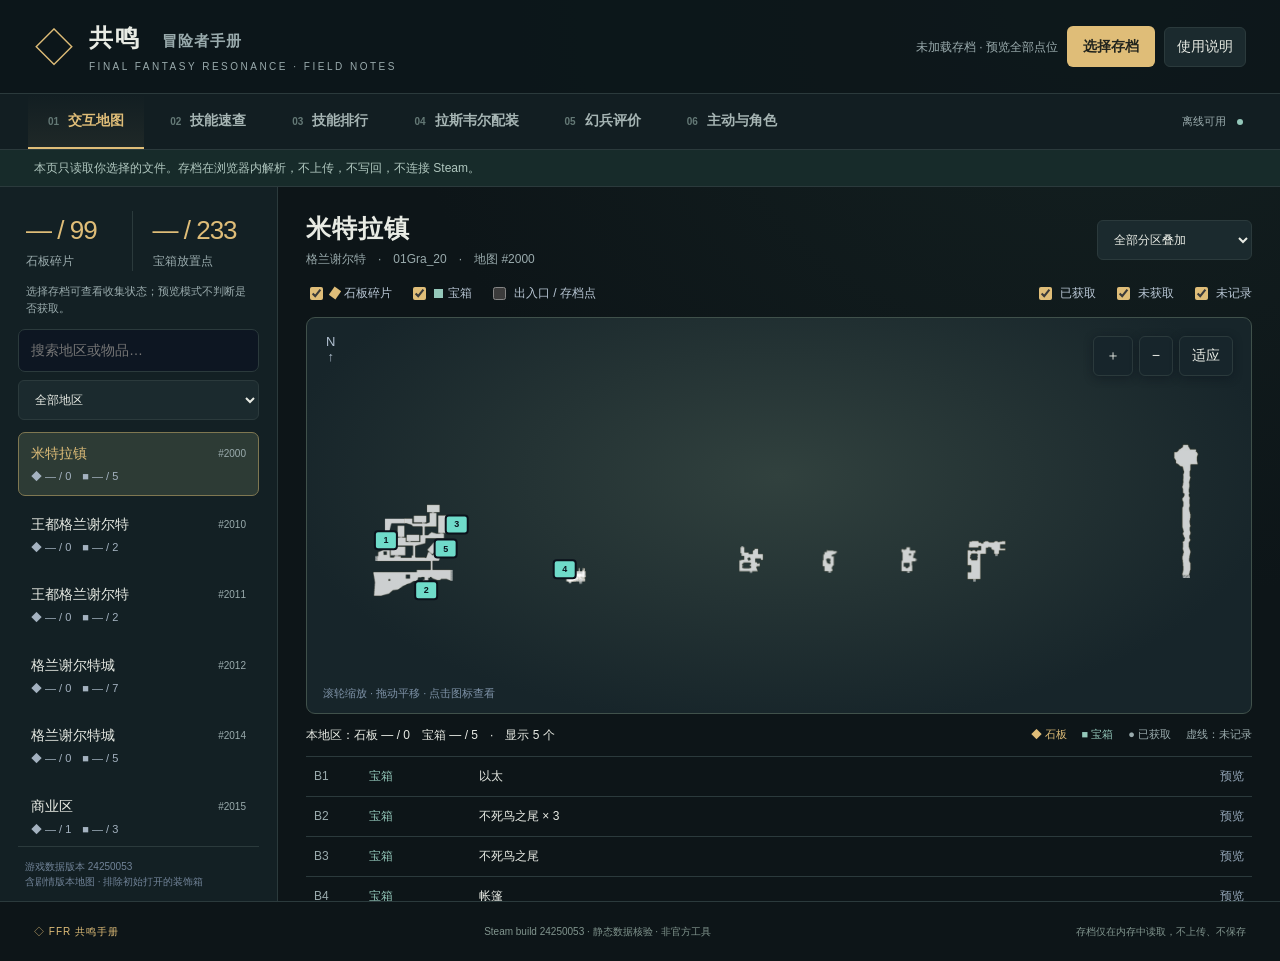
